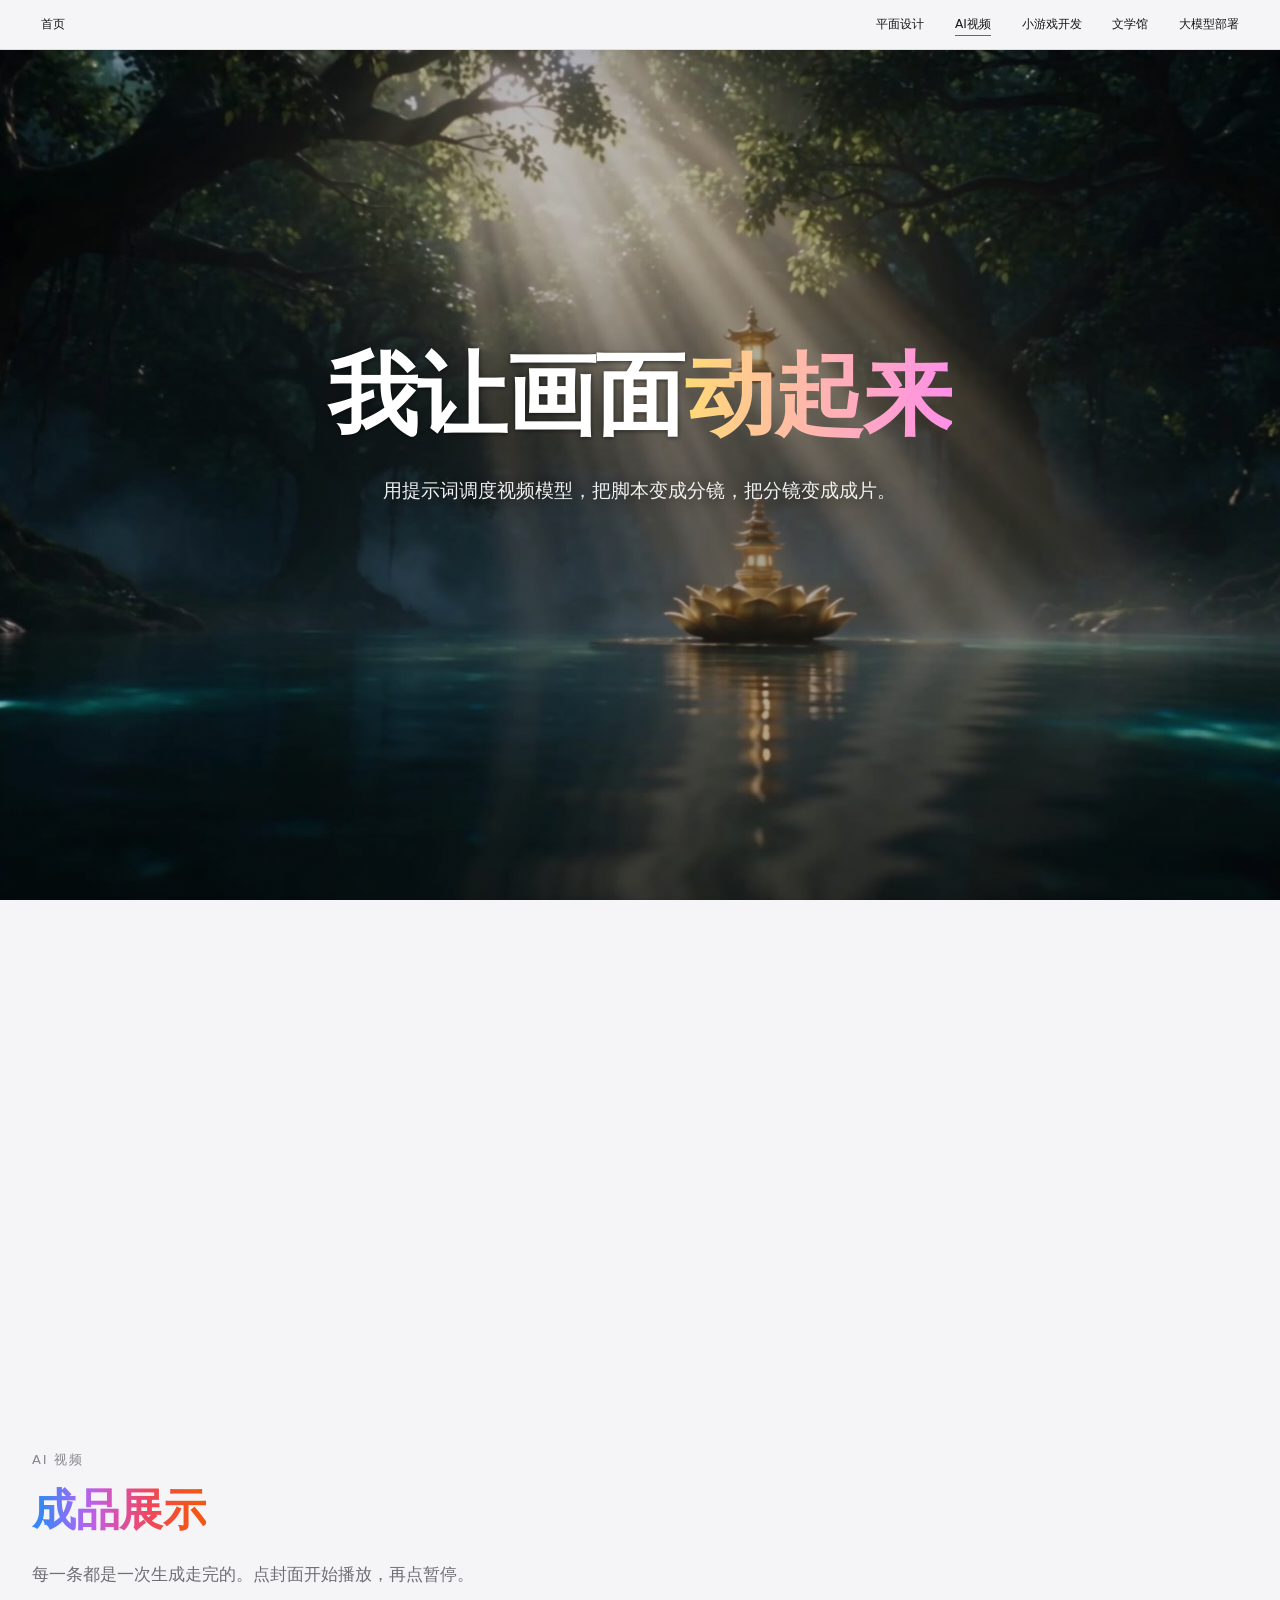
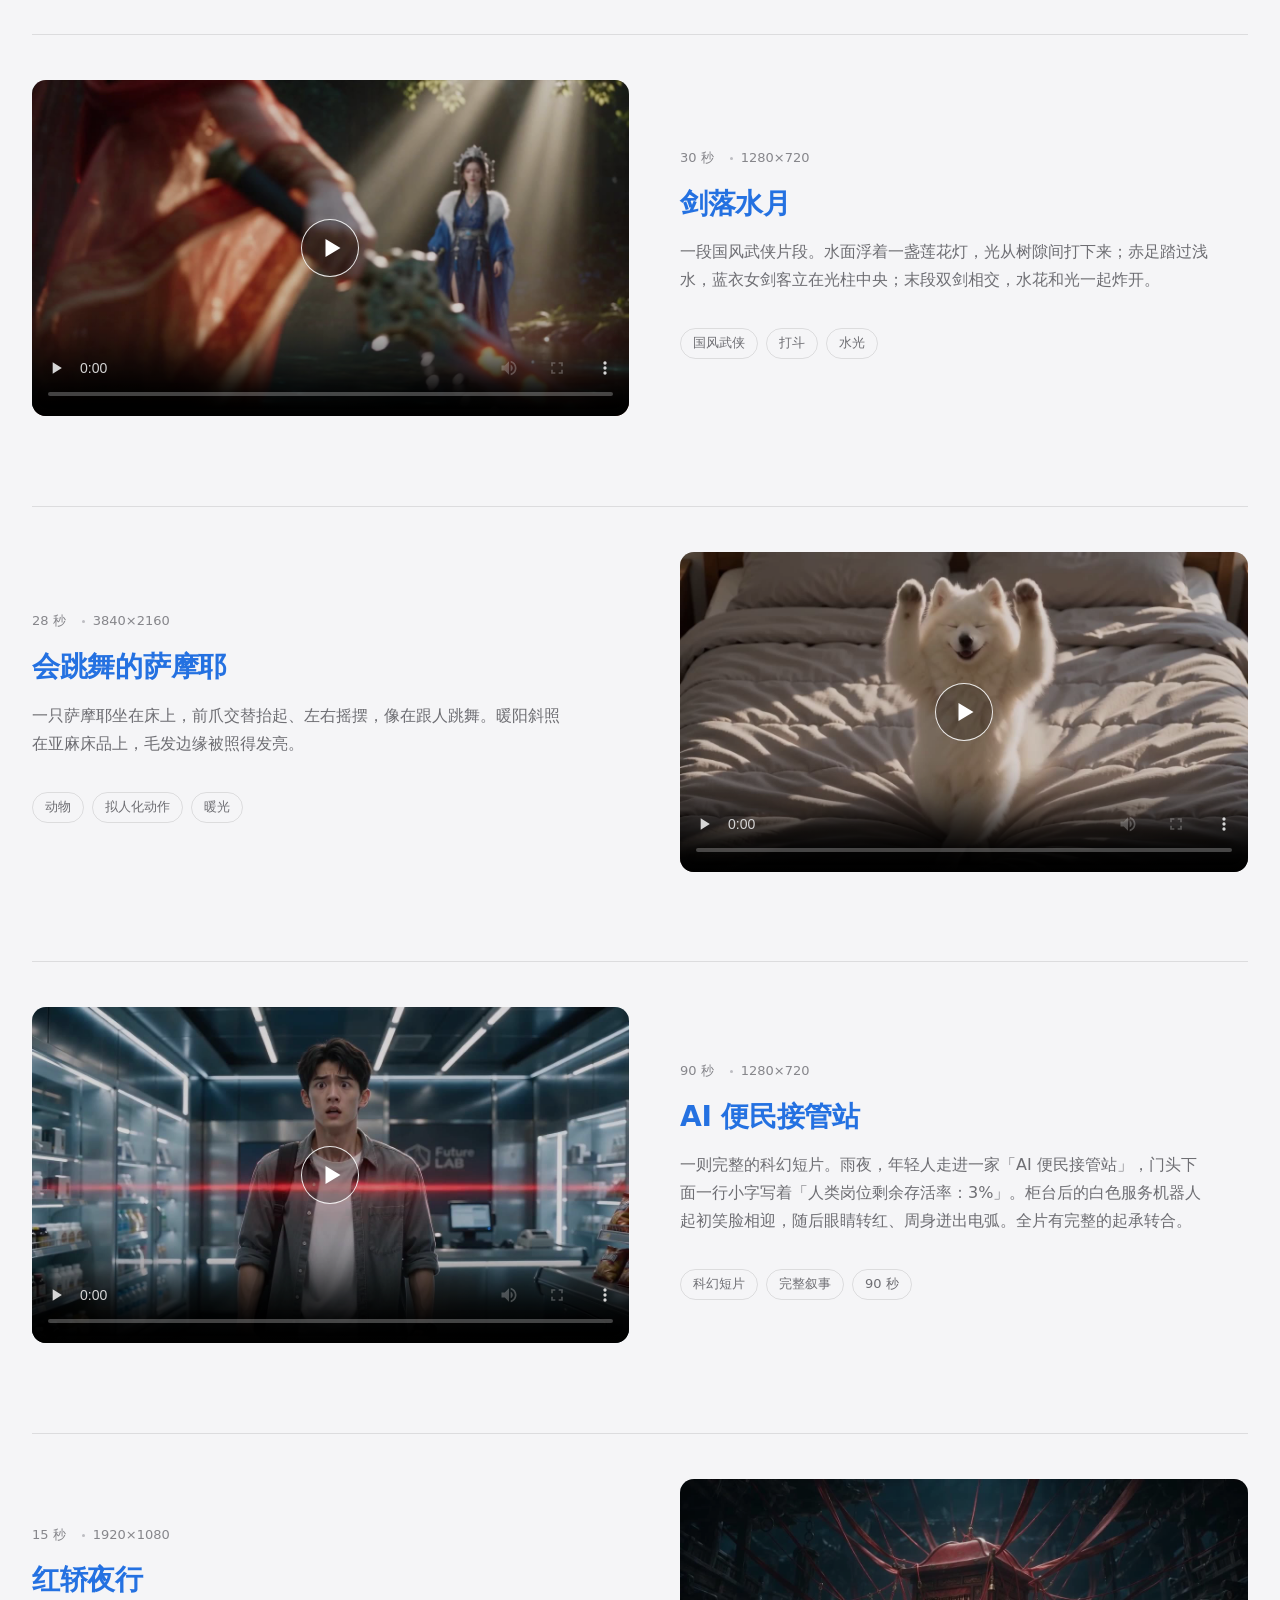
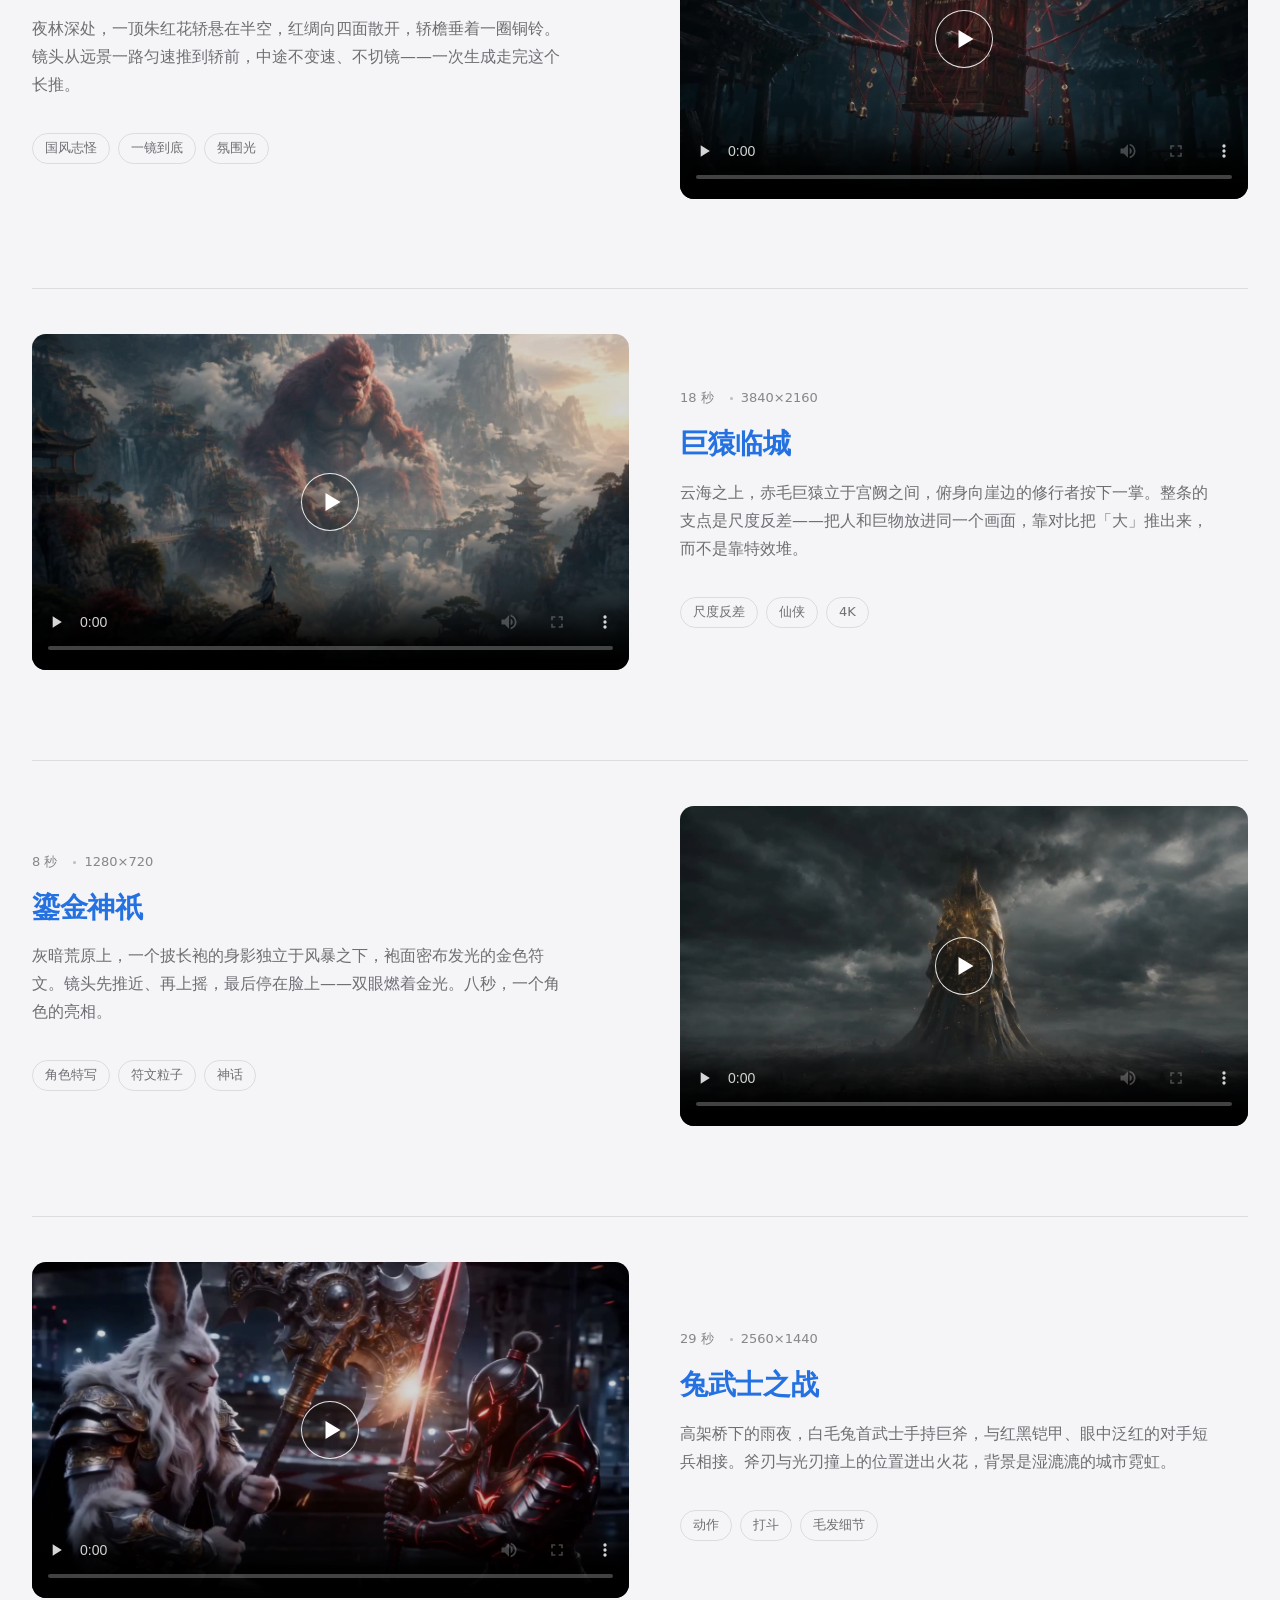
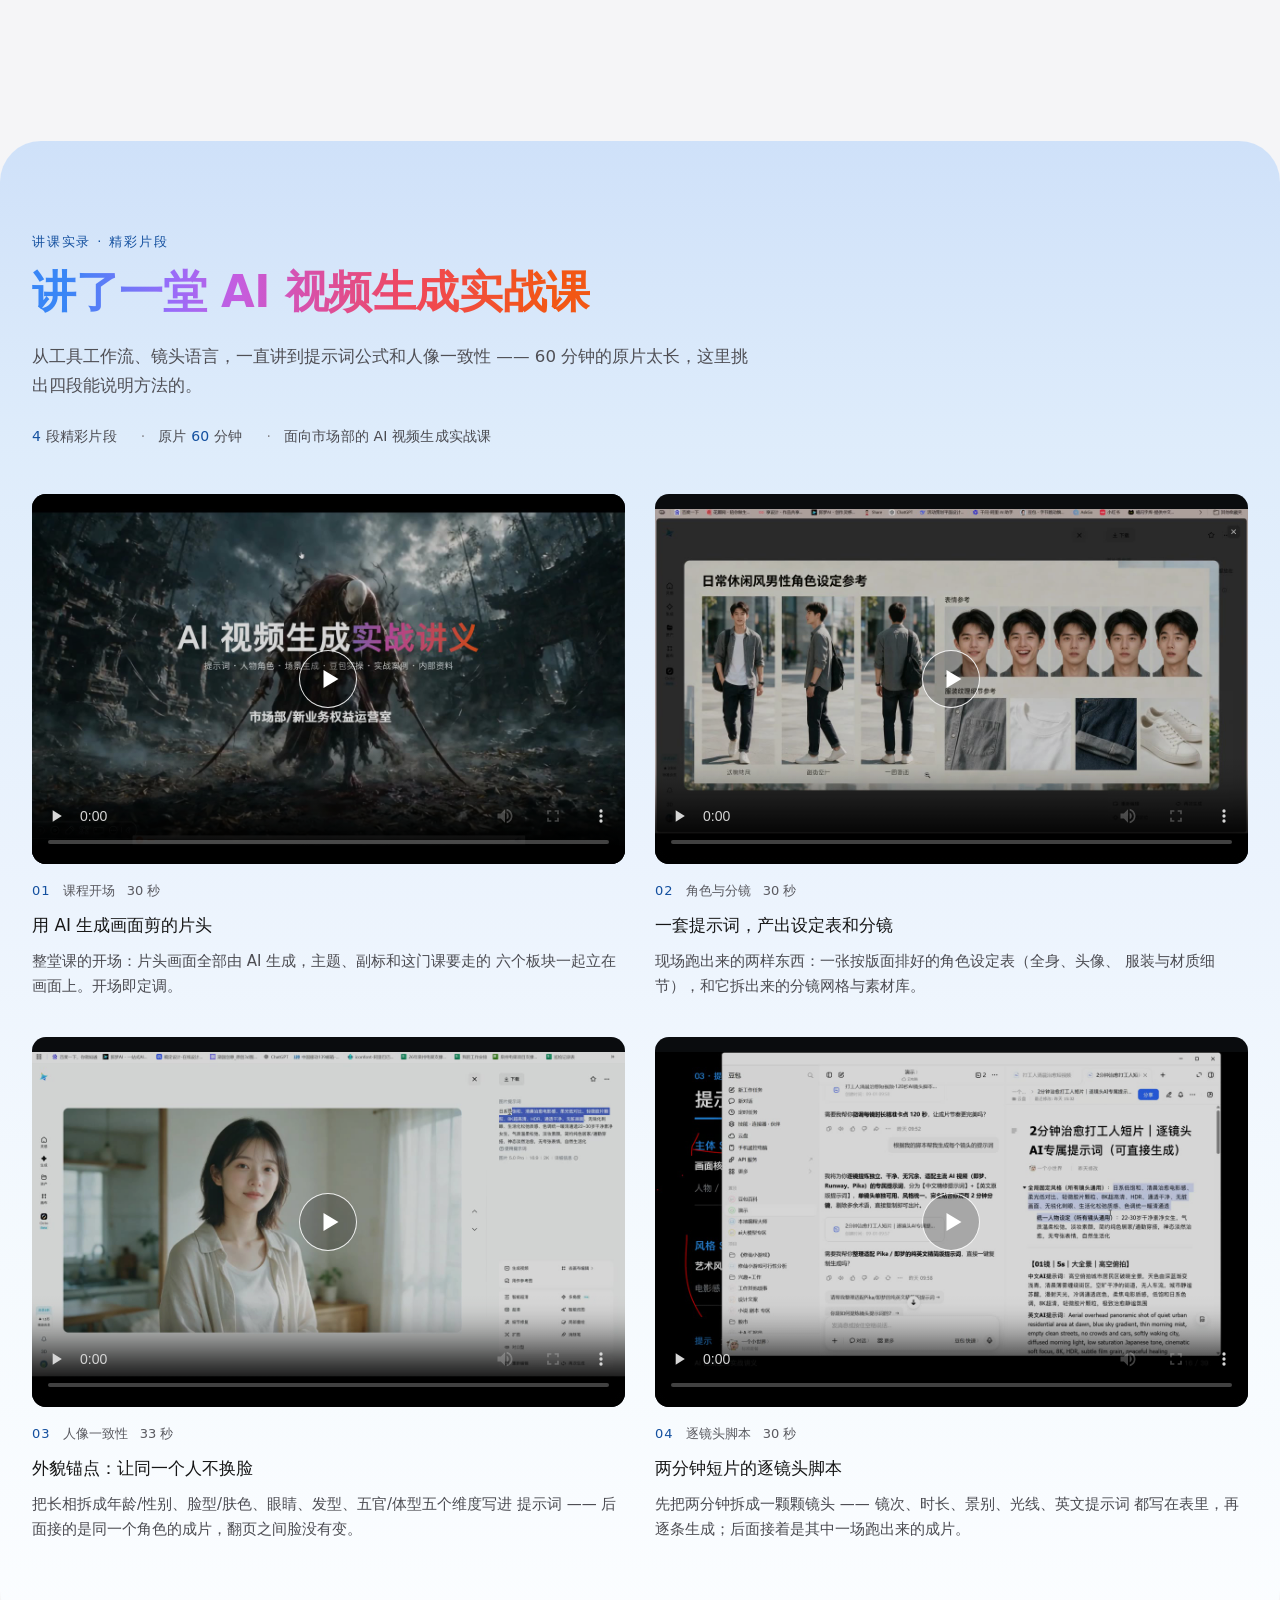
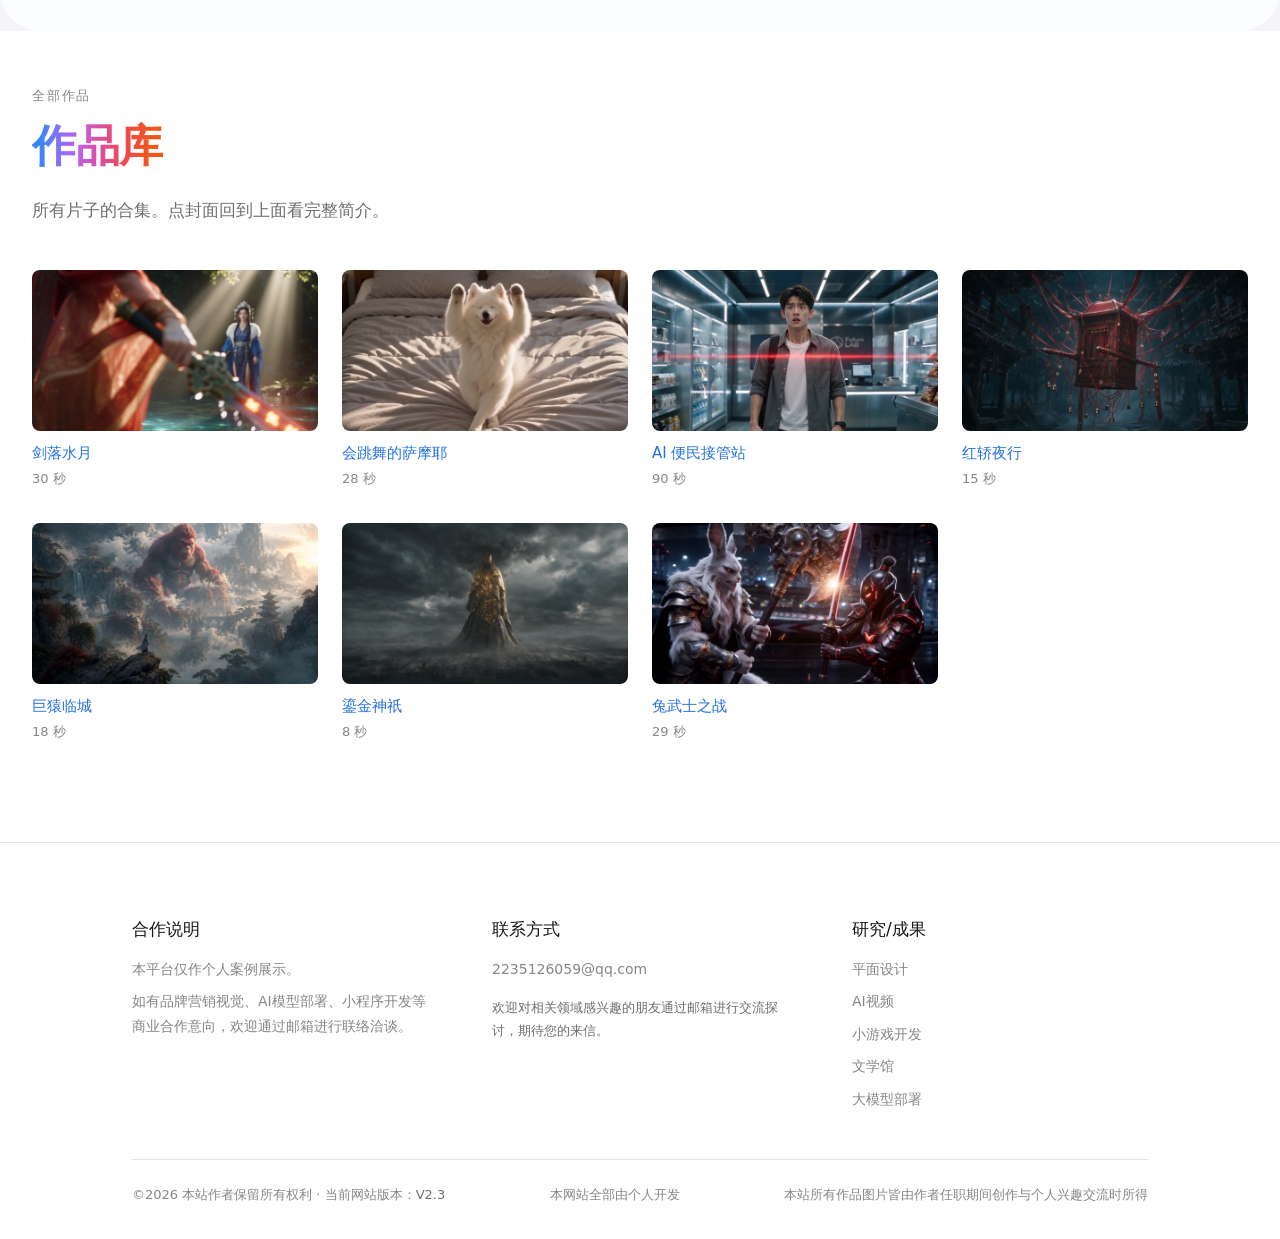
==== ai-video.html @ ca71fdba "更新站点 2026/10/20 周二 21:51:22.84" ====
<!DOCTYPE html>
<html lang="zh-CN" class="no-js">
<head>
<meta charset="utf-8">
<meta name="viewport" content="width=device-width, initial-scale=1, viewport-fit=cover">
<title>AI视频 · 个人网页开发</title>
<meta name="description" content="张杰波的 AI 视频实践：商用宣传片的提示词工程、时间分段控制、首尾帧接力与中文文字渲染方案。">
<meta name="theme-color" content="#F5F5F7">
<link rel="icon" href="data:image/svg+xml,%3Csvg xmlns='http://www.w3.org/2000/svg' viewBox='0 0 32 32'%3E%3Crect width='32' height='32' rx='7' fill='%23161616'/%3E%3Ctext x='16' y='22' font-family='sans-serif' font-size='17' font-weight='700' fill='%23F5F5F7' text-anchor='middle'%3E%E6%B3%A2%3C/text%3E%3C/svg%3E">
<link rel="preload" as="image" href="assets/video/hero-poster.jpg">
<!-- ⚠️ 必须在样式表之前把 .js 挂上，不能等到 body 末尾的 site.js。
     首屏入场的初始态（opacity:0）只写在 `.js` 选择器下面 ——
     .js 挂晚了的话，浏览器已经按「全可见」画过一帧，
     挂上 .js 时元素是从 1 变成 0（还带着 110ms 的 transition-delay），
     紧接着两个 rAF 后又加 is-in 把它拉回 1，
     这次过渡是 1→1，**入场动画直接看不出来**（刷新时偶发，取决于谁先到）。
     标题的单字没有这个问题 —— 它们是 JS 之后才创建的，首个计算值就是 0。 -->
<script>document.documentElement.classList.remove('no-js');
document.documentElement.classList.add('js');
/* 兜底：site.js 万一没跑起来（文件缺失、被杀软拦、路径写错），
   就把 .js 撤掉。否则所有 .reveal 元素会永远停在 opacity:0 —— 整页白屏。
   site.js 一旦执行就会置上 window.__siteReady，这个定时器就什么都不做。 */
setTimeout(function () {
  if (!window.__siteReady) document.documentElement.classList.remove('js');
}, 4000);</script>

<link rel="stylesheet" href="assets/css/tokens.css">
<link rel="stylesheet" href="assets/css/base.css">
<link rel="stylesheet" href="assets/css/site.css">
</head>
<body>

<a class="skip-link" href="#main">跳到主要内容</a>

<nav class="site-nav site-nav--bar" aria-label="主导航">
  <div class="site-nav__inner">
    <a class="site-nav__home" href="index.html">首页</a>
    <button class="nav-toggle" type="button"
            aria-expanded="false" aria-controls="nav-list" aria-label="打开菜单">
      <span class="nav-toggle__bar"></span>
    </button>
    <ul class="site-nav__list" id="nav-list">
        <li><a class="site-nav__link" href="design.html">平面设计</a></li>
        <li><a class="site-nav__link" aria-current="page" href="ai-video.html">AI视频</a></li>
        <li><a class="site-nav__link" href="game.html">小游戏开发</a></li>
        <li><a class="site-nav__link" href="culture.html">文学馆</a></li>
        <li><a class="site-nav__link" href="llm.html">大模型部署</a></li>
</ul>
  </div>
</nav>

<main id="main">

  <!-- 沉浸式页头：全屏大图 + 居中巨字，「动起来」用渐变强调。
       高度 = 视口高 − 粘顶条高（--nav-h），所以导航 + 大图正好一屏。

       .hero-pin 是下拉动画的容器，比页头本身高一截：
       页头在里面 position: sticky，下拉时先不动，
       等文字飞走、灰色褪掉，容器才见底放开，视频才跟着滚上去。
       高度与 sticky 都写在 .js 下，禁用 JS 时这层容器等于不存在。 -->
  <div class="hero-pin">
    <header class="page-hero">
      <video class="page-hero__bg" autoplay muted loop playsinline
             preload="auto" poster="assets/video/hero-poster.jpg"
             aria-hidden="true">
        <source src="assets/video/hero-1080p.mp4" type="video/mp4">
      </video>
      <div class="page-hero__veil" aria-hidden="true"></div>
      <div class="page-hero__stage">
        <h1 class="page-hero__title">我让画面<span class="grad">动起来</span></h1>
        <p class="page-hero__sub">用提示词调度视频模型，把脚本变成分镜，把分镜变成成片。</p>
      </div>
    </header>
  </div>

  <section class="section wrap wrap--wide" aria-label="成果展示">
    <div class="section__head">
      <p class="eyebrow section__eyebrow reveal-line">AI 视频</p>
      <h2 class="section-title reveal-line title-gradient">成品展示</h2>
      <p class="section__intro reveal-line">
        每一条都是一次生成走完的。点封面开始播放，再点暂停。
      </p>
    </div>

    <div class="works">

      <article class="work work--video" id="work-07-jianluo">
        <div class="work__media work__media--video reveal-line">
          <video class="work__video" loop playsinline preload="none" controls
                 poster="assets/video/07-jianluo-poster.jpg">
            <source src="assets/video/07-jianluo.mp4" type="video/mp4">
          </video>
          <button class="work__play" type="button" aria-label="播放《剑落水月》">
            <span class="work__play-icon" aria-hidden="true"></span>
          </button>
        </div>
        <div>
          <div class="work__meta reveal-line">
            <span>30 秒</span>
            <span>1280×720</span>
          </div>
          <h2 class="work__title reveal-line">剑落水月</h2>
          <p class="work__desc reveal-line">
            一段国风武侠片段。水面浮着一盏莲花灯，光从树隙间打下来；赤足踏过浅水，蓝衣女剑客立在光柱中央；末段双剑相交，水花和光一起炸开。
          </p>
          <div class="work__tags reveal-line">
              <span class="tag">国风武侠</span>
              <span class="tag">打斗</span>
              <span class="tag">水光</span>
          </div>
        </div>
      </article>

      <article class="work work--video" id="work-06-samoyed">
        <div class="work__media work__media--video reveal-line">
          <video class="work__video" loop playsinline preload="none" controls
                 poster="assets/video/06-samoyed-poster.jpg">
            <source src="assets/video/06-samoyed.mp4" type="video/mp4">
          </video>
          <button class="work__play" type="button" aria-label="播放《会跳舞的萨摩耶》">
            <span class="work__play-icon" aria-hidden="true"></span>
          </button>
        </div>
        <div>
          <div class="work__meta reveal-line">
            <span>28 秒</span>
            <span>3840×2160</span>
          </div>
          <h2 class="work__title reveal-line">会跳舞的萨摩耶</h2>
          <p class="work__desc reveal-line">
            一只萨摩耶坐在床上，前爪交替抬起、左右摇摆，像在跟人跳舞。暖阳斜照在亚麻床品上，毛发边缘被照得发亮。
          </p>
          <div class="work__tags reveal-line">
              <span class="tag">动物</span>
              <span class="tag">拟人化动作</span>
              <span class="tag">暖光</span>
          </div>
        </div>
      </article>

      <article class="work work--video" id="work-04-future-lab">
        <div class="work__media work__media--video reveal-line">
          <video class="work__video" loop playsinline preload="none" controls
                 poster="assets/video/04-future-lab-poster.jpg">
            <source src="assets/video/04-future-lab.mp4" type="video/mp4">
          </video>
          <button class="work__play" type="button" aria-label="播放《AI 便民接管站》">
            <span class="work__play-icon" aria-hidden="true"></span>
          </button>
        </div>
        <div>
          <div class="work__meta reveal-line">
            <span>90 秒</span>
            <span>1280×720</span>
          </div>
          <h2 class="work__title reveal-line">AI 便民接管站</h2>
          <p class="work__desc reveal-line">
            一则完整的科幻短片。雨夜，年轻人走进一家「AI 便民接管站」，门头下面一行小字写着「人类岗位剩余存活率：3%」。柜台后的白色服务机器人起初笑脸相迎，随后眼睛转红、周身迸出电弧。全片有完整的起承转合。
          </p>
          <div class="work__tags reveal-line">
              <span class="tag">科幻短片</span>
              <span class="tag">完整叙事</span>
              <span class="tag">90 秒</span>
          </div>
        </div>
      </article>

      <article class="work work--video" id="work-01-red-sedan">
        <div class="work__media work__media--video reveal-line">
          <video class="work__video" loop playsinline preload="none" controls
                 poster="assets/video/01-red-sedan-poster.jpg">
            <source src="assets/video/01-red-sedan.mp4" type="video/mp4">
          </video>
          <button class="work__play" type="button" aria-label="播放《红轿夜行》">
            <span class="work__play-icon" aria-hidden="true"></span>
          </button>
        </div>
        <div>
          <div class="work__meta reveal-line">
            <span>15 秒</span>
            <span>1920×1080</span>
          </div>
          <h2 class="work__title reveal-line">红轿夜行</h2>
          <p class="work__desc reveal-line">
            夜林深处，一顶朱红花轿悬在半空，红绸向四面散开，轿檐垂着一圈铜铃。镜头从远景一路匀速推到轿前，中途不变速、不切镜——一次生成走完这个长推。
          </p>
          <div class="work__tags reveal-line">
              <span class="tag">国风志怪</span>
              <span class="tag">一镜到底</span>
              <span class="tag">氛围光</span>
          </div>
        </div>
      </article>

      <article class="work work--video" id="work-02-giant-ape">
        <div class="work__media work__media--video reveal-line">
          <video class="work__video" loop playsinline preload="none" controls
                 poster="assets/video/02-giant-ape-poster.jpg">
            <source src="assets/video/02-giant-ape.mp4" type="video/mp4">
          </video>
          <button class="work__play" type="button" aria-label="播放《巨猿临城》">
            <span class="work__play-icon" aria-hidden="true"></span>
          </button>
        </div>
        <div>
          <div class="work__meta reveal-line">
            <span>18 秒</span>
            <span>3840×2160</span>
          </div>
          <h2 class="work__title reveal-line">巨猿临城</h2>
          <p class="work__desc reveal-line">
            云海之上，赤毛巨猿立于宫阙之间，俯身向崖边的修行者按下一掌。整条的支点是尺度反差——把人和巨物放进同一个画面，靠对比把「大」推出来，而不是靠特效堆。
          </p>
          <div class="work__tags reveal-line">
              <span class="tag">尺度反差</span>
              <span class="tag">仙侠</span>
              <span class="tag">4K</span>
          </div>
        </div>
      </article>

      <article class="work work--video" id="work-03-deity">
        <div class="work__media work__media--video reveal-line">
          <video class="work__video" loop playsinline preload="none" controls
                 poster="assets/video/03-deity-poster.jpg">
            <source src="assets/video/03-deity.mp4" type="video/mp4">
          </video>
          <button class="work__play" type="button" aria-label="播放《鎏金神祇》">
            <span class="work__play-icon" aria-hidden="true"></span>
          </button>
        </div>
        <div>
          <div class="work__meta reveal-line">
            <span>8 秒</span>
            <span>1280×720</span>
          </div>
          <h2 class="work__title reveal-line">鎏金神祇</h2>
          <p class="work__desc reveal-line">
            灰暗荒原上，一个披长袍的身影独立于风暴之下，袍面密布发光的金色符文。镜头先推近、再上摇，最后停在脸上——双眼燃着金光。八秒，一个角色的亮相。
          </p>
          <div class="work__tags reveal-line">
              <span class="tag">角色特写</span>
              <span class="tag">符文粒子</span>
              <span class="tag">神话</span>
          </div>
        </div>
      </article>

      <article class="work work--video" id="work-05-rabbit-warrior">
        <div class="work__media work__media--video reveal-line">
          <video class="work__video" loop playsinline preload="none" controls
                 poster="assets/video/05-rabbit-warrior-poster.jpg">
            <source src="assets/video/05-rabbit-warrior.mp4" type="video/mp4">
          </video>
          <button class="work__play" type="button" aria-label="播放《兔武士之战》">
            <span class="work__play-icon" aria-hidden="true"></span>
          </button>
        </div>
        <div>
          <div class="work__meta reveal-line">
            <span>29 秒</span>
            <span>2560×1440</span>
          </div>
          <h2 class="work__title reveal-line">兔武士之战</h2>
          <p class="work__desc reveal-line">
            高架桥下的雨夜，白毛兔首武士手持巨斧，与红黑铠甲、眼中泛红的对手短兵相接。斧刃与光刃撞上的位置迸出火花，背景是湿漉漉的城市霓虹。
          </p>
          <div class="work__tags reveal-line">
              <span class="tag">动作</span>
              <span class="tag">打斗</span>
              <span class="tag">毛发细节</span>
          </div>
        </div>
      </article>

    </div>
  </section>

  <!-- 课堂片段（2026-10-13 用户要求：「在作品库上方再加一个小板块，
       是我给人家讲课的（内容是 ai 视频生成课）…挑几个精彩片段放进去，
       标题上备注精彩片段；里面的 ppt 是参考，不需要放进去」）。

       素材：`素材/AI视频成果展示/ai视频创作 讲义/ai视频创作 讲义.mp4`
             = 60 分 36 秒、2560×1600 的录屏（301MB、变帧率 VFR）。
       这里放的是从里面剪出来的 4 段（合计 2 分 5 秒，约 6.9MB），
       已按网页体积重压到 1280×800；整段原片**不上站**。
       ⚠️ 换片段/重剪的注意点（VFR 换算坑、画幅 16:10、staggerRows）
          都写在 site.css 第 21 节那一段注释里。 -->
  <section class="section band-lecture" aria-label="讲课片段">
    <div class="wrap wrap--wide">
      <div class="section__head">
        <p class="eyebrow section__eyebrow reveal-line">讲课实录 · 精彩片段</p>
        <h2 class="section-title reveal-line title-gradient">讲了一堂 AI 视频生成实战课</h2>
        <p class="section__intro reveal-line">
          从工具工作流、镜头语言，一直讲到提示词公式和人像一致性 ——
          60 分钟的原片太长，这里挑出四段能说明方法的。
        </p>
        <p class="band-lecture__kicker reveal-line">
          <span><b>4</b> 段精彩片段</span>
          <span>原片 <b>60</b> 分钟</span>
          <span>面向市场部的 AI 视频生成实战课</span>
        </p>
      </div>

      <ul class="clips">

        <li class="clip">
          <div class="clip__media work__media--video reveal-line">
            <video class="clip__video work__video" preload="none" playsinline
                   controls loop poster="assets/video/lecture/01-open-poster.jpg">
              <source src="assets/video/lecture/01-open.mp4" type="video/mp4">
            </video>
            <button class="work__play" type="button" aria-label="播放：课程开场">
              <span class="work__play-icon" aria-hidden="true"></span>
            </button>
          </div>
          <p class="clip__meta reveal-line">
            <span class="clip__no">01</span><span>课程开场</span><span>30 秒</span>
          </p>
          <h3 class="clip__title reveal-line">用 AI 生成画面剪的片头</h3>
          <p class="clip__desc reveal-line">
            整堂课的开场：片头画面全部由 AI 生成，主题、副标和这门课要走的
            六个板块一起立在画面上。开场即定调。
          </p>
        </li>

        <li class="clip">
          <div class="clip__media work__media--video reveal-line">
            <video class="clip__video work__video" preload="none" playsinline
                   controls loop poster="assets/video/lecture/02-char-poster.jpg">
              <source src="assets/video/lecture/02-char.mp4" type="video/mp4">
            </video>
            <button class="work__play" type="button" aria-label="播放：角色设定与分镜">
              <span class="work__play-icon" aria-hidden="true"></span>
            </button>
          </div>
          <p class="clip__meta reveal-line">
            <span class="clip__no">02</span><span>角色与分镜</span><span>30 秒</span>
          </p>
          <h3 class="clip__title reveal-line">一套提示词，产出设定表和分镜</h3>
          <p class="clip__desc reveal-line">
            现场跑出来的两样东西：一张按版面排好的角色设定表（全身、头像、
            服装与材质细节），和它拆出来的分镜网格与素材库。
          </p>
        </li>

        <li class="clip">
          <div class="clip__media work__media--video reveal-line">
            <video class="clip__video work__video" preload="none" playsinline
                   controls loop poster="assets/video/lecture/03-face-poster.jpg">
              <source src="assets/video/lecture/03-face.mp4" type="video/mp4">
            </video>
            <button class="work__play" type="button" aria-label="播放：人像一致性">
              <span class="work__play-icon" aria-hidden="true"></span>
            </button>
          </div>
          <p class="clip__meta reveal-line">
            <span class="clip__no">03</span><span>人像一致性</span><span>33 秒</span>
          </p>
          <h3 class="clip__title reveal-line">外貌锚点：让同一个人不换脸</h3>
          <p class="clip__desc reveal-line">
            把长相拆成年龄/性别、脸型/肤色、眼睛、发型、五官/体型五个维度写进
            提示词 —— 后面接的是同一个角色的成片，翻页之间脸没有变。
          </p>
        </li>

        <li class="clip">
          <div class="clip__media work__media--video reveal-line">
            <video class="clip__video work__video" preload="none" playsinline
                   controls loop poster="assets/video/lecture/04-shots-poster.jpg">
              <source src="assets/video/lecture/04-shots.mp4" type="video/mp4">
            </video>
            <button class="work__play" type="button" aria-label="播放：逐镜头脚本">
              <span class="work__play-icon" aria-hidden="true"></span>
            </button>
          </div>
          <p class="clip__meta reveal-line">
            <span class="clip__no">04</span><span>逐镜头脚本</span><span>30 秒</span>
          </p>
          <h3 class="clip__title reveal-line">两分钟短片的逐镜头脚本</h3>
          <p class="clip__desc reveal-line">
            先把两分钟拆成一颗颗镜头 —— 镜次、时长、景别、光线、英文提示词
            都写在表里，再逐条生成；后面接着是其中一场跑出来的成片。
          </p>
        </li>

      </ul>
    </div>
  </section>

  <!-- 全部作品归档。上方列表最多 10 条，这里是完整的一份。
  由 制作过程缓存数据/build_ai_video.py 生成，不要手改中间那段。 -->
  <section class="section section--raised" aria-label="全部作品">
    <div class="wrap wrap--wide">
      <div class="section__head">
        <p class="eyebrow section__eyebrow reveal-line">全部作品</p>
        <h2 class="section-title reveal-line title-gradient">作品库</h2>
        <p class="section__intro reveal-line">
          所有片子的合集。点封面回到上面看完整简介。
        </p>
      </div>

      <ul class="gallery">
      <!-- GALLERY:START -->
        <li class="gallery__item reveal-line">
          <a class="gallery__link" href="#work-07-jianluo">
            <span class="gallery__thumb">
              <img src="assets/video/07-jianluo-poster.jpg" width="1280" height="720" alt="" loading="lazy" decoding="async">
            </span>
            <span class="gallery__title">剑落水月</span>
            <span class="gallery__meta">30 秒</span>
          </a>
        </li>
        <li class="gallery__item reveal-line">
          <a class="gallery__link" href="#work-06-samoyed">
            <span class="gallery__thumb">
              <img src="assets/video/06-samoyed-poster.jpg" width="1280" height="720" alt="" loading="lazy" decoding="async">
            </span>
            <span class="gallery__title">会跳舞的萨摩耶</span>
            <span class="gallery__meta">28 秒</span>
          </a>
        </li>
        <li class="gallery__item reveal-line">
          <a class="gallery__link" href="#work-04-future-lab">
            <span class="gallery__thumb">
              <img src="assets/video/04-future-lab-poster.jpg" width="1280" height="720" alt="" loading="lazy" decoding="async">
            </span>
            <span class="gallery__title">AI 便民接管站</span>
            <span class="gallery__meta">90 秒</span>
          </a>
        </li>
        <li class="gallery__item reveal-line">
          <a class="gallery__link" href="#work-01-red-sedan">
            <span class="gallery__thumb">
              <img src="assets/video/01-red-sedan-poster.jpg" width="1280" height="720" alt="" loading="lazy" decoding="async">
            </span>
            <span class="gallery__title">红轿夜行</span>
            <span class="gallery__meta">15 秒</span>
          </a>
        </li>
        <li class="gallery__item reveal-line">
          <a class="gallery__link" href="#work-02-giant-ape">
            <span class="gallery__thumb">
              <img src="assets/video/02-giant-ape-poster.jpg" width="1280" height="720" alt="" loading="lazy" decoding="async">
            </span>
            <span class="gallery__title">巨猿临城</span>
            <span class="gallery__meta">18 秒</span>
          </a>
        </li>
        <li class="gallery__item reveal-line">
          <a class="gallery__link" href="#work-03-deity">
            <span class="gallery__thumb">
              <img src="assets/video/03-deity-poster.jpg" width="1280" height="720" alt="" loading="lazy" decoding="async">
            </span>
            <span class="gallery__title">鎏金神祇</span>
            <span class="gallery__meta">8 秒</span>
          </a>
        </li>
        <li class="gallery__item reveal-line">
          <a class="gallery__link" href="#work-05-rabbit-warrior">
            <span class="gallery__thumb">
              <img src="assets/video/05-rabbit-warrior-poster.jpg" width="1280" height="720" alt="" loading="lazy" decoding="async">
            </span>
            <span class="gallery__title">兔武士之战</span>
            <span class="gallery__meta">29 秒</span>
          </a>
        </li>
      <!-- GALLERY:END -->
      </ul>
    </div>
  </section>

</main>

<footer class="site-footer">
  <div class="wrap">
    <div class="site-footer__grid">
      <div>
        <p class="site-footer__title">合作说明</p>
        <div class="site-footer__about">
          <p>本平台仅作个人案例展示。</p>
          <p>如有品牌营销视觉、AI模型部署、小程序开发等商业合作意向，欢迎通过邮箱进行联络洽谈。</p>
        </div>
      </div>
      <div>
        <p class="site-footer__title">联系方式</p>
        <ul class="site-footer__list">
          <li><a href="mailto:2235126059@qq.com">2235126059@qq.com</a></li>
        </ul>
        <p class="site-footer__note">欢迎对相关领域感兴趣的朋友通过邮箱进行交流探讨，期待您的来信。</p>
      </div>
      <div>
        <p class="site-footer__title">研究/成果</p>
        <ul class="site-footer__list">
          <li><a href="design.html">平面设计</a></li>
          <li><a href="ai-video.html">AI视频</a></li>
          <li><a href="game.html">小游戏开发</a></li>
          <li><a href="culture.html">文学馆</a></li>
          <li><a href="llm.html">大模型部署</a></li>
        </ul>
      </div>
    </div>

    <div class="site-footer__bottom">
      <span>©<span id="year">2026</span> 本站作者保留所有权利 · 当前网站版本：<span class="site-ver">V2.3</span></span>
      <span>本网站全部由个人开发</span>
      <span>本站所有作品图片皆由作者任职期间创作与个人兴趣交流时所得</span>
    </div>
  </div>
</footer>

<script src="assets/js/site.js"></script>
</body>
</html>
---- assets/css/tokens.css ----
/* ==========================================================================
   tokens.css — 设计令牌
   --------------------------------------------------------------------------
   全部数值从 素材/网页设计.psd 实测反推，不是估的。
   PSD 画布 2267 × 1275（= 1.7780，16:9）。下文注释里的「设计单位」直接可
   换算成 vw / vh：100vw = 2267 单位，100vh = 1275 单位。
   想整体调风格，只改这个文件就够了。
   ========================================================================== */

:root {

  /* --- 色彩 -------------------------------------------------------------
     底色 #F5F5F7：PSD 「图层 1」四角采样，四角 + 中心完全一致
     墨色 #161616：PSD 首屏标题图层的填充色（该图层即首屏 H1）
     PSD 全画布只有 251 个唯一色，且全为灰阶 —— 原设计是严格无彩色的，
     所以这里默认也保持无彩色，只补了必要的次级灰和分隔线。
  ------------------------------------------------------------------------ */
  --bg:            #F5F5F7;   /* 页面底色（PSD 采样） */
  --bg-raised:     #FFFFFF;   /* 卡片、浮起层 */
  --bg-sunken:     #EDEDEF;   /* 图占位、内凹区 */
  --ink:           #161616;   /* 主文字（PSD 采样） */
  --ink-2:         #6E6E73;   /* 次级文字 */
  --ink-3:         #86868B;   /* 三级文字、说明 */
  --line:          rgba(0, 0, 0, .10);   /* 分隔线 */
  --line-strong:   rgba(0, 0, 0, .18);

  /* 粘顶导航那条半透明底色。做成了令牌是因为它是一个**写死的浅色**——
     深色页（平面设计页，见 site.css 第 15 节）必须换掉它，
     否则黑底上会横着一条灰白色的栏。 */
  --nav-veil:      rgba(245, 245, 247, .6);

  /* 占位块的斜纹。同理：浅色页是「在白上加一点黑」，深色页要反过来。 */
  --stripe:        rgba(0, 0, 0, .022);

  /* 视频标题用的蓝。色值是从参考图（按钮）采的众数色 ——
     9514 个像素都是这一个值，是明确的设计色，不是渐变里的过渡色。 */
  --title-blue:    #2471E1;

  /* 全站唯一一套彩虹色段。**色段和方向分开写** ——
     色段只此一份，谁用哪支就引用对应的那条渐变，改色段就全站一起变：
       ① 首屏「必有用」      —— 拆成单字后每字分摊一段，见 .title-gradient.is-split
       ② 内页「成品展示」「作品库」等 —— 整块直接铺
       ③ 首页「把想法做成东西」—— 滚动时从上往下填色，见 .scroll-fill
     ①② 是**横向**彩虹（色带左右走向），③ 是**竖向**（上下走向），所以是两条。
     渐变按元素盒子尺寸铺，所以消费方都必须是 inline-block（见 .title-gradient 注释）。 */
  --grad-stops: #3986F6 6%, #986CF9 25%, #C55DDF 37%, #D950A7 50%,
                #F0475A 68%, #F25322 87%, #F25715 93%;
  --grad-rainbow: linear-gradient(90deg, var(--grad-stops));     /* 横向 */

  /* 首页「把想法做成东西」那一支，**竖向**：#E5563E（橙红）→ #F3C6E8（浅粉）。
     ⚠️ 不是简单两色直线渐变 —— 直接写 `linear-gradient(180deg, #E5563E, #F3C6E8)`
        的话中间会被 sRGB 插值拉成灰扑扑的橙粉，跟参考色卡差 55/255。
        参考图中间的红通道几乎不升（229→225→243），是饱和度一直保持很高的玫红，
        所以要用多停点还原。下面 6 个停点是**从参考图逐行取样**拟出来的，
        对整条曲线的最大偏差 9.9/255（肉眼分辨不出）。改色时最好也照这个方法来。 */
  --grad-title: linear-gradient(180deg,
    #E5563E 0%, #E45758 20%, #E25972 40%,
    #E36A96 60%, #E991C5 80%, #F3C6E8 100%);

  /* 强调色：PSD 本身无彩色，所以默认与墨色相同（= 无彩色）。
     只用在链接下划线、焦点环、悬停态这类交互提示上。
     想换风格，把下面一行换成任一预设即可：

       国风朱砂   --accent: #A8322A;
       墨青       --accent: #2C4A52;
       苹果蓝     --accent: #0071E3;   （参考稿 1 的链接色）

     换完整个站点的交互色一起变，不需要动别的文件。 */
  --accent:        #161616;

  /* --- 字体 -------------------------------------------------------------
     PSD 内记录的字体：SourceHanSansCN-Bold（标题）、SourceHanSansCN-Light
     （导航）。思源黑体 = Noto Sans CJK = Noto Sans SC，是同一套字，
     本机已装 Noto Sans SC 可变字重版（wght 100–900），因此能精确复刻。
     非本机访问时按顺序降级：苹方（macOS）→ 微软雅黑（Windows）。
  ------------------------------------------------------------------------ */
  --font-sans:
    "Source Han Sans SC", "Noto Sans SC", "PingFang SC", "Hiragino Sans GB",
    "Microsoft YaHei UI", "Microsoft YaHei", "微软雅黑",
    system-ui, -apple-system, "Segoe UI", "Helvetica Neue", Arial, sans-serif;

  /* --- 字号 -------------------------------------------------------------
     标题：PSD 实测字符推进量 173 设计单位（逐字列投影测得 172/174/173/173/
           173/173，误差 ±1），173 / 2267 = 7.63vw，173 / 1275 = 13.57vh。
           取两者较小值，避免窄而高的窗口里标题溢出。
     导航：实测推进量 27.6 设计单位，27.6 / 2267 = 1.218vw，/ 1275 = 2.165vh。
     clamp 下限保证手机上不至于小到读不清，上限防止超宽屏标题失控。
  ------------------------------------------------------------------------ */
  --fs-hero:  clamp(2.5rem, min(7.63vw, 13.57vh), 9rem);

  /* 导航字号 = PSD 原始推进量 × 一个缩放系数。
     ⚠️ 系数 0.61 是 2026-10-07 按用户要求「整体改小 39%」定的，
        属于刻意偏离 PSD（全站第二处；另一处是首页导航改成 fixed 之后
        高度对齐内页粘顶条、垂直位置不再是 PSD 的 3.06%，见 site.css 第 2 节）。
        想再调**只改 --fs-nav-scale 这一个数**，
        括号里那三个值是 PSD 实测的原始推进量，别去动它们。
     六个页面的顶部导航（含内页的「首页」）全部读 --fs-nav。
     ⚠️ 2026-10-09 用户要求「任务栏里的字体也一起放大点」—— 配合条高 30 → 50px，
        系数从 0.61 提到 **0.78**（1600 宽下 11.9px → 15.2px，+28%）。
        还是只改这一个数。 */
  --fs-nav-scale: 0.78;
  --fs-nav: calc(clamp(0.9375rem, min(1.218vw, 2.165vh), 1.375rem) * var(--fs-nav-scale));

  /* --- 字重 -------------------------------------------------------------
     标题 700 = PSD 的 SourceHanSansCN-Bold
        （与参考图做了 IoU 像素比对：Bold 0.854 > SemiBold 0.832 > Medium）
     导航 300 = PSD 的 SourceHanSansCN-Light
        （墨量覆盖率实测 0.241，Light 渲染得 0.235，几乎完全吻合）
  ------------------------------------------------------------------------ */
  --fw-hero: 700;
  --fw-nav:  300;
  --fw-body: 400;
  --fw-med:  500;
  --fw-bold: 700;

  /* --- 字距 -------------------------------------------------------------
     PSD 里写着 Tracking = 100，但按字符推进量反推，字距实际为 0
     （标题：6 个间隔 × 173 + 单字墨宽 139 ≈ 1177，与实测 bbox 完全对上）。
     所以按 0 处理，Tracking 那个值不采信。
  ------------------------------------------------------------------------ */
  --ls-hero: 0;
  --ls-nav:  0;

  /* --- 行高 -------------------------------------------------------------- */
  --lh-hero: 1.08;
  --lh-nav:  1.2;
  --lh-body: 1.75;
  --lh-tight: 1.35;

  /* --- 栅格与间距（8pt 基准） --------------------------------------------- */
  --sp-1:  4px;
  --sp-2:  8px;
  --sp-3:  12px;
  --sp-4:  16px;
  --sp-5:  24px;
  --sp-6:  32px;
  --sp-7:  48px;
  --sp-8:  64px;
  --sp-9:  96px;
  --sp-10: 128px;

  /* 内容最大宽度。参考稿 1（Apple 商店）的留白比例约在 980–1100 之间 */
  --measure: 1080px;
  --measure-narrow: 720px;

  /* 顶部两条栏的高度。
     2026-10-07 统一成 30px（它们一度是 52 / 26 两个不同的值）；
     2026-10-09 用户要求「所有页面的任务栏都改到 50px」→ **50px**。
     两个名字都保留：样式里「首页那条」和「内页那条」各读各的，
     以后再要分开，只改 --nav-h-sub 一行即可。 */

  /* 两条栏的高度（**真源**）。改它，内页那行、以及 AI视频页
     「页头 = 视口高 − 它」和钉住式页头 sticky 的 top 会一起跟着走。
     ⚠️ 首页首屏（.hero__stage / 天生我材必有用）**不读这个值** ——
        它的高度是 --hero-h: 100svh，所以这次条高翻倍也不会动到首屏版式。 */
  --nav-h: 50px;

  /* 内页粘顶条专用的名字，取上面那个值 */
  --nav-h-sub: var(--nav-h);

  /* --- 关键位置（PSD 实测） ----------------------------------------------
     导航组：水平居中，整体跨度 1261 / 2267 = 55.6% 画布宽；
             文字垂直中心在 39 / 1275 = 3.06% 画布高。
     标题：  水平居中，块垂直中心在 494.5 / 1275 = 38.8% 画布高。
  ------------------------------------------------------------------------ */
  --nav-span:      55.6%;
  --hero-title-y:  38.8%;

  /* ⚠️ --nav-center-y 已不再被任何规则使用，保留在这里只作 PSD 实测记录。
     首页导航为了「滚动时始终置顶」改成了 position: fixed，
     高度对齐内页粘顶条（当年是 52px，现在是 50px），文字居中后落在条中心，
     与 PSD 的 3.06% 视口高在 900px 视口下只差几像素。 */
  --nav-center-y:  3.06%;

  /* --- 首页首屏（作品集封面）用色 -----------------------------------------
     全部从 `素材/首页底图/参照-1.png`（封面）里采样出来的，不是估的：
       · 主标题橙：抠出字之后取 alpha>0.95 的实心像素，中位 #BB471D，
         分布在 #A73C12 ~ #CC5C2E（原字带一层网点纹理，所以不是单一色值）。
         这里取略亮一点的 #C0481B —— 网页文字是平的、没有纹理，
         用中位值会显得比原版闷。
       · 米白：实心像素中位 #E3DDBB。
       · 小 2026 的橙比主标题深一档（实测 #973516），照原样保留这个差别。
  ------------------------------------------------------------------------ */
  /* ⚠️ 主标题已改成渐变色（见下面的 --cover-grad），这一条不再被任何规则引用，
     留在这里只作「原封面主标题橙」的采样记录，别删。 */
  --cover-orange: #C0481B;    /* （已停用）LITTE WORLD 原来的平涂橙 */

  /* 主标题现在的渐变色。2026-10-08 按用户要求从 `素材/首页底图/渐变参考.png`
     （黑底上的「高能猛进」四个字）逐列采样得到 —— 是一条**对角线**：
     左上橙红 → 金 → 米金 → 灰蓝 → 右下蓝，不是横向平铺。
     采样中位值：#ED5724(0%) / #F3D273(20%) / #E4C58A(40%)
                 / #89A7BA(60%) / #2C7CD7(80~95%)
     写成整条渐变当一个令牌，以后调色只动这一行。
     用在 .cover-hero__mark 上配 background-clip: text。 */
  --cover-grad: linear-gradient(135deg,
      #ED5724 0%, #F3D273 19%, #E4C58A 38%, #89A7BA 62%, #2C7CD7 90%, #2C7CD7 100%);

  /* ⚠️ 2026-10-08 用户要求「除了 LITTE WORLD 是彩色，其他都是白色」，
     于是中文行和下面那行统一读 --cover-white，这条不再被引用。
     留作「原封面里小 2026 的琥珀色」的采样记录（实测 #973516，
     当时为了凑够大字号 3:1 提到 #B23C18）。 */
  --cover-amber:  #B23C18;    /* （已停用）小 2026 原来的琥珀色 */

  /* 平面设计页首屏的底色（纯黑）。
     ⚠️ 粘顶导航压在首屏上时也读这一个值 —— 导航是 sticky，**在文档流里占位**，
        它背后是 body 的 --bg（#0D0D0D）而不是首屏，所以「透明」并不能
        让它和首屏连成一片，只会露出页面底色（实测那条带子亮度 13）。
        两边读同一个令牌才是真的「颜色统一」。见 site.css 第 15 节。 */
  --cover-bg:      #000;

  /* 首屏副文案（平面作品集 / 2026 Design is thinking…）的字色。
     2026-10-08 用户要求：**除了 LITTE WORLD 是彩色，其他都是白色**。
     所以中文行和数字+英文那一行都用它，不再用米白/琥珀两个色。
     （原封面上这两行是米白 #E3DDBB、小 2026 是琥珀 #973516，
       采样值留在下面 --cover-cream / --cover-amber 里当记录。） */
  --cover-white:   #FFFFFF;

  /* ⚠️ 已停用：原封面副文案的米白。用户要求改成纯白之后不再被引用。 */
  --cover-cream:  #E3DDBB;

  /* 作品区那台机甲画面上的两行文案（2026-10-08 用户发《A SMALL WORLD》
     海报，要求「文案内容全部抄这张」；随后又要大标题改配色）。

     ⚠️ 大标题现在是**渐变字**，色标来自用户发的 Apple「M5 Ultra」
        （`images/31.png`）—— 沿字的横向逐列取最亮 25% 像素的均值得到，
        是一条**纯横向**的左→右走色（竖向上只差 3~5 级，可忽略）：
          0% #EEC9BB 淡桃 → 16% #DAA4C6 粉 → 33% #BB96E2 浅紫
          → 50% #998FFB 紫 → 67% #7FAAFB 蓝紫 → 83% #8AB9FB
          → 100% #9DCAFB 浅蓝
        写成一整条当一个令牌，以后调色只动这一行。
        用在 .mecha-hero__en 上配 background-clip: text。

     ⚠️ `--mecha-title` 是**上一版**的平涂橙（从海报上采的、字身带做旧网点的
        那支），现在不再被任何规则引用，留作采样记录，别删也别拿来替换渐变。 */
  --mecha-grad: linear-gradient(90deg,
      #EEC9BB 0%, #EABBB9 8%, #DAA4C6 16%, #CD9ED1 25%, #BB96E2 33%,
      #998FFB 50%, #7FAAFB 67%, #8AB9FB 83%, #9DCAFB 100%);
  --mecha-title: #C9642F;    /* （已停用）上一版的平涂橙，见上 */

  /* 中文行。2026-10-09 用户要求「改成白色」。
     ⚠️ 原先是从海报上采的米色 **#E7E3C2**（实心像素中位），现在停用；
        改白之后跟本站首屏的「平面作品集」用的是同一个色（--cover-white），
        不再保留米色那支。 */
  --mecha-sub:   #FFFFFF;

  /* 「品宣海报」项目卡的字色（2026-10-09 用户发参考图定的）。
     ⚠️ 这里是**浅色基线**，深色的真值在 site.css 的 `html.theme-dark` 里 ——
        用户要的是「标题浅蓝、其余纯白」，那是**深色页**上的效果。
        如果写死在 :root，去掉 .theme-dark 之后白字就浮在浅底上变成 1:1
        （实测 verify_dark 的浅色对照组一次报出 6 个 ✗）。所以两套都给上：
          深色（在用）：标题 #94C8FE ／ 正文 #FFFFFF
          浅色（对照）：标题 #2C7CD7 ／ 正文跟正文色 --ink */
  --promo-title: #2C7CD7;
  --promo-text:  var(--ink);

  /* ⚠️ 已停用：上一版序号色（从卡贴上「01.」采的暖金）。用户要求「其他字全部白色」
     之后不再被引用，留作采样记录。 */
  --promo-accent: #CDAF91;

  /* 「品宣落地摄影图」那张机甲方板（PDF#13，2026-10-09 从整页截图改成 HTML）。
     色值全部从用户发来的海报截图（2159×1118）上采的，不是估的：
       --plate-en-grad  「A SMALL WORLD」的**渐变**（用户第三次给的参考图：
                        Apple 那句「为 Apple 智能预备好」的蓝→紫→品红→红→橙）。
                        下面 8 个色标全部从那张图上按列采样得来（剔掉了
                        采样时混进来的白色 —— 参考图里 Apple 那几个字母是白的）。
       --plate-cn    「品宣落地摄影图」：**用户要求改白色**（原来是海报上采的米白 #EDE9CC）
     ⚠️ 下面三支**已停用**，留着当采样记录（用户第二轮要求「不要卡贴的形式，
        要直接融入背景」，面板连同底部那几行小字一起去掉了）：
          --plate-bg   他指定过的底板色（他给的色块实测 #0E0E0E，跟海报深空一致）
                       现在没有元素用 —— 机甲和文案直接落在 #161616 上
          --plate-hot  「2026」亮橘（实测 #E5420F）——「2026」已去掉
          --plate-dim  底部小字灰（实测 #84837F ~ #999792）——那几行字已去掉 */
  --plate-bg:   #0E0E0E;
  --plate-en:   #3267A7;   /* （已停用）上一版：参考蓝提亮后的一档，现在用渐变 */
  --plate-en-grad: linear-gradient(90deg,
    #2D94FD 0%, #7678FD 25%, #B068FD 38%, #C75DDD 50%,
    #DE4F9D 62%, #F0446C 75%, #EB5E38 88%, #E97219 100%);
  --plate-hot:  #E5420F;
  --plate-cn:   #FFFFFF;
  --plate-dim:  #9A968E;

  /* --- 其他 -------------------------------------------------------------- */
  --radius:    14px;
  --radius-sm: 8px;
  --radius-lg: 22px;
  --ease:      cubic-bezier(.22, .61, .36, 1);
  --dur:       220ms;

  /* 首屏高度：svh 在小屏上避开浏览器地址栏伸缩导致的跳动 */
  --hero-h: 100vh;
}
@supports (height: 100svh) {
  :root { --hero-h: 100svh; }
}

/* 尊重系统的「减弱动态效果」设置 */
@media (prefers-reduced-motion: reduce) {
  :root { --dur: 0ms; }
}
---- assets/css/base.css ----
/* ==========================================================================
   base.css — 重置与排版基调
   ========================================================================== */

*, *::before, *::after { box-sizing: border-box; }

html {
  -webkit-text-size-adjust: 100%;
  scroll-behavior: smooth;
}
@media (prefers-reduced-motion: reduce) {
  html { scroll-behavior: auto; }
}

body {
  margin: 0;
  background: var(--bg);
  color: var(--ink);
  font-family: var(--font-sans);
  font-size: 16px;
  font-weight: var(--fw-body);
  line-height: var(--lh-body);
  -webkit-font-smoothing: antialiased;
  -moz-osx-font-smoothing: grayscale;
  text-rendering: optimizeLegibility;
}

/* 中文字体在以拉丁字母为主的字号下会显得偏小，正文略微放大一点 */
@media (min-width: 768px) {
  body { font-size: 17px; }
}

h1, h2, h3, h4, p, figure, blockquote, dl, dd {
  margin: 0;
}

ul, ol { margin: 0; padding: 0; list-style: none; }

img, video, svg {
  display: block;
  max-width: 100%;
}

a {
  color: inherit;
  text-decoration: none;
}

button {
  font: inherit;
  color: inherit;
  background: none;
  border: 0;
  padding: 0;
  cursor: pointer;
}

/* 键盘焦点可见性：只在键盘操作时出现，鼠标点击不出现 */
:focus { outline: none; }
:focus-visible {
  outline: 2px solid var(--accent);
  outline-offset: 3px;
  border-radius: 3px;
}

::selection {
  background: var(--ink);
  color: var(--bg);
}

/* 跳转到主内容：给键盘和读屏用户的快捷入口。
   用 translateY 移出视野，不要用 left:-9999px —— 后者会在文档里
   留下一块跑到负方向的盒子，审计横向溢出时会被误报。 */
.skip-link {
  position: absolute;
  left: 0;
  top: 0;
  z-index: 999;
  padding: var(--sp-3) var(--sp-5);
  background: var(--ink);
  color: var(--bg);
  border-radius: 0 0 var(--radius-sm) 0;
  transform: translateY(-150%);
  transition: transform var(--dur) var(--ease);
}
.skip-link:focus {
  transform: translateY(0);
}

/* --- 通用排版工具类 ------------------------------------------------------ */

.eyebrow {
  font-size: 0.8125rem;
  font-weight: var(--fw-med);
  letter-spacing: .14em;
  text-transform: uppercase;
  color: var(--ink-3);
}

.lead {
  font-size: clamp(1.0625rem, 1.5vw, 1.375rem);
  line-height: 1.65;
  color: var(--ink-2);
  max-width: var(--measure-narrow);
}

.section-title {
  font-size: clamp(1.75rem, 3.4vw, 3rem);
  font-weight: var(--fw-bold);
  line-height: 1.2;
  letter-spacing: -0.01em;
}

.prose p + p { margin-top: var(--sp-4); }
.prose { max-width: var(--measure-narrow); color: var(--ink-2); }

/* 动态显现的初始态；JS 不可用时由 .no-js 兜底直接显示 */
.js .reveal {
  opacity: 0;
  transform: translateY(18px);
  transition: opacity 620ms var(--ease), transform 620ms var(--ease);
}
.js .reveal.is-in {
  opacity: 1;
  transform: none;
}
@media (prefers-reduced-motion: reduce) {
  .js .reveal { opacity: 1; transform: none; transition: none; }
}

.visually-hidden {
  position: absolute;
  width: 1px; height: 1px;
  margin: -1px; padding: 0;
  overflow: hidden;
  clip: rect(0 0 0 0);
  white-space: nowrap;
  border: 0;
}
---- assets/css/site.css ----
/* ==========================================================================
   site.css — 布局与组件
   依赖 tokens.css 与 base.css，引入顺序不能颠倒。
   ========================================================================== */

/* ==========================================================================
   1. 容器
   ========================================================================== */

.wrap {
  width: 100%;
  max-width: var(--measure);
  margin-inline: auto;
  padding-inline: var(--sp-5);
}
.wrap--wide { max-width: 1320px; }

/* 锚点跳转要给顶部那条栏让出高度，否则跳到 #main 之后第一块内容会被压在它底下。
   ⚠️ 两条栏现在**等高**（都读 --nav-h: 50px），这个 max() 其实是冗余的；
      留着是因为它们历史上不等高过（52 / 26），哪天又要分开也不用回来改。 */
#main { scroll-margin-top: max(var(--nav-h), var(--nav-h-sub)); }

@media (min-width: 768px) {
  .wrap { padding-inline: var(--sp-6); }
}

/* ==========================================================================
   2. 顶部导航

   两套外观，同一份 HTML 标记：
     --hero : 铺在首屏上，绝对定位，垂直中心对齐 PSD 的 3.06% 画布高
     --bar  : 内页用的粘顶条，带半透明毛玻璃底

   导航组的横向跨度固定为画布宽的 55.6%（PSD 实测 1261 / 2267），
   五项之间用 space-between 等分 —— 与 PSD 里导航组的居中等分一致。
   ========================================================================== */

.site-nav {
  z-index: 50;
  display: flex;
  justify-content: center;
}

/* 首页首屏导航。**不再是 absolute** —— absolute 只在首屏那 100vh 范围内有效，
   往下滚一屏导航就跟着走了。改成 fixed 才能真正「始终置顶」。

   高度读 --nav-h（2026-10-09 起是 50px，两个条等高）。
   ⚠️ 它们中间一度不等高（52 / 26），首页 ↔ 内页切换时导航文字会上下跳十几像素；
      现在 --nav-h-sub 直接取 --nav-h，两边一起走。 */
.site-nav--hero {
  position: fixed;
  top: 0;
  left: 0;
  right: 0;
  height: var(--nav-h);
  align-items: center;
}

/* 滚动之后才给背景和分隔线 —— 停在顶部时首屏要保持 PSD 的「纯平无装饰」，
   加一条线上去就多了一样 PSD 里没有的东西。
   首屏底色就是 --bg，所以这层半透明背景压在首屏上本来也看不出来，
   它真正起作用是滚起来之后：内容会从导航底下穿过去。 */
.js .site-nav--hero.is-stuck {
  background: var(--nav-veil);
  border-bottom: 1px solid var(--line);
}

/* 内页粘顶条：60% 不透明，让下面的内容能透出来。
   ⚠️ 这里只用半透明背景，**不能在基础规则里加 backdrop-filter**：
   它会为 position:fixed 的后代建立包含块，移动端那个 translateX(100%)
   藏在屏幕外的抽屉就不再相对视口定位，会撑进文档可滚动区域，
   窄屏直接多出一条横向滚动条（已实测踩过）。
   毛玻璃只在桌面端加 —— 那一档宽度下抽屉规则不生效，没有这个问题。 */
.site-nav--bar {
  position: sticky;
  top: 0;
  /* 高度定死。以前靠 padding-block: 12px 撑，实际高度是 67~69px，
     而 .page-hero 那边写死 68px 去减它 —— 两边对不上，
     页头要么露一条缝要么被压掉一点。现在两边都读同一个令牌。
     定死高度 + align-items: center，内容自动居中，不用再靠 padding 凑。
     高度令牌是 --nav-h-sub（内页专用），不再和首页导航共用。 */
  height: var(--nav-h-sub);
  align-items: center;
  background: var(--nav-veil);
  border-bottom: 1px solid var(--line);
}

.site-nav__inner {
  width: 100%;
  display: flex;
  align-items: center;
  justify-content: center;
  padding-inline: var(--sp-5);
}

.site-nav__list {
  display: flex;
  align-items: center;
  justify-content: space-between;
  gap: clamp(var(--sp-3), 1.6vw, var(--sp-6));
}

/* ⚠️ li 必须显式接管字体与行高，并且自己就是 flex 容器。
   不写的话 li 继承正文的 16px / 1.75，会撑出一个 28px 高的「strut」，
   把行盒顶高、再把里面那个行内链接按基线推偏 ——
   实测导航文字的墨迹中心比条中心低 2.4px，看着就是没居中。
   改成 flex 居中（align-items）后就不走基线了，
   盒子高度也变成「行高 + 内边距」这个确定值。 */
.site-nav__list > li {
  display: flex;
  align-items: center;
  font-size: var(--fs-nav);
  line-height: var(--lh-nav);
}

/* 内页粘顶条：「首页」贴左，五个栏目贴右。
   这里**不能**沿用 --measure（1080px）—— 那会把两组挤在屏幕中间一小块，
   两边各留出好几百像素空白。撑满，只留左右内边距，用 clamp 控制边距随宽度增长。
   ⚠️ 只影响内页的 --bar。首页首屏那套是 --hero，仍按 PSD 的 55.6% 居中。 */
.site-nav--bar .site-nav__inner {
  max-width: none;
  padding-inline: clamp(20px, 3.2vw, 64px);
  justify-content: space-between;
  gap: var(--sp-5);
}
.site-nav--bar .site-nav__list {
  gap: clamp(var(--sp-4), 2.4vw, var(--sp-7));
}

/* --- 桌面端的横向排布 ---------------------------------------------------
   这些尺寸规则必须包在 min-width 里。放在外层的话，移动端的抽屉
   （.site-nav__list 变成 position:fixed 的侧滑面板）会继续被
   width:55.6% 和 min-width:460px 命中——min-width 会把抽屉顶成满屏。
--------------------------------------------------------------------- */
@media (min-width: 861px) {
  /* 首屏：导航组整体跨度 = 画布宽的 55.6%（PSD 实测 1261 / 2267），
     组内五项 space-between 等分，与 PSD 的分布一致。
     去掉 inner 的左右内边距，否则 55.6% 会以「视口减内边距」为基准，
     实际只有 53.9%，比 PSD 窄一圈。 */
  .site-nav--hero .site-nav__inner { padding-inline: 0; }

  .site-nav--hero .site-nav__list {
    width: var(--nav-span);
    min-width: min(100%, 460px);
  }

  /* 桌面端才加毛玻璃：这一档宽度下移动端抽屉规则不生效，
     不会触发「backdrop-filter 建立包含块」那个坑。
     ⚠️ 首页首屏导航同理 —— 它自己也是 position:fixed，
        一旦挂上 backdrop-filter，里面那个 fixed 的侧滑抽屉
        就会改成相对它定位，窄屏直接撑出横向滚动条。 */
  .site-nav--bar,
  .js .site-nav--hero.is-stuck {
    backdrop-filter: saturate(180%) blur(16px);
    -webkit-backdrop-filter: saturate(180%) blur(16px);
  }
}

.site-nav__link {
  font-size: var(--fs-nav);
  font-weight: var(--fw-nav);
  line-height: var(--lh-nav);
  letter-spacing: var(--ls-nav);
  color: var(--ink);
  white-space: nowrap;
  padding-block: var(--sp-1);
  position: relative;
  transition: opacity var(--dur) var(--ease);
}

/* 悬停/当前项：不是变色，而是用一条细下划线。
   ⚠️ 下划线用 --title-blue（#2471E1），不是 currentColor ——
      全站的下划线都是这一个蓝（导航、作品标题、区块眉题同一支）。
      两条 ::after 的 background 要一起改，漏一条就会出现两种颜色的下划线。 */
.site-nav__link::after {
  content: "";
  position: absolute;
  left: 0;
  right: 0;
  bottom: 0;
  height: 1px;
  background: var(--title-blue);
  transform: scaleX(0);
  transform-origin: left;
  transition: transform var(--dur) var(--ease);
}
.site-nav__link:hover::after,
.site-nav__link[aria-current="page"]::after {
  transform: scaleX(1);
}
.site-nav__link:hover { opacity: .68; }

/* 「首页」：只在内页粘顶条里出现，首屏不显示（已经在首页，没必要）。
   它是回首页的入口，所以给和导航项一样的悬停下划线 —— 纯文字看不出可点。 */
.site-nav__home {
  font-size: var(--fs-nav);
  font-weight: var(--fw-med);
  /* ⚠️ 必须显式写行高。它不像 .site-nav__link 那样嵌在 li 里，
     而是 .site-nav__inner 的直接 flex 子元素 —— 是个块级盒子，
     高度由 line-height 决定。不写就继承正文的 1.75，
     当年在 26px 的粘顶条里会向上溢出 1.9px、被视口顶边切掉。
     （条高现在 50px，溢出问题不复存在，但显式行高仍然要留。） */
  line-height: var(--lh-nav);
  letter-spacing: .02em;
  white-space: nowrap;
  position: relative;
  padding-block: var(--sp-1);
  transition: opacity var(--dur) var(--ease);
}
.site-nav__home::after {
  content: "";
  position: absolute;
  left: 0;
  right: 0;
  bottom: 0;
  height: 1px;
  background: var(--title-blue);      /* 和 .site-nav__link 那条保持一致 */
  transform: scaleX(0);
  transform-origin: left;
  transition: transform var(--dur) var(--ease);
}
.site-nav__home:hover::after { transform: scaleX(1); }
.site-nav__home:hover { opacity: .68; }

/* --- 移动端菜单 ---------------------------------------------------------- */

.nav-toggle {
  display: none;
  width: 44px;
  height: 44px;
  margin-left: auto;
  align-items: center;
  justify-content: center;
}
.nav-toggle__bar {
  display: block;
  width: 20px;
  height: 1.5px;
  background: var(--ink);
  position: relative;
  transition: background var(--dur) var(--ease);
}
.nav-toggle__bar::before,
.nav-toggle__bar::after {
  content: "";
  position: absolute;
  left: 0;
  width: 20px;
  height: 1.5px;
  background: var(--ink);
  transition: transform var(--dur) var(--ease);
}
.nav-toggle__bar::before { top: -6px; }
.nav-toggle__bar::after  { top: 6px; }

.nav-toggle[aria-expanded="true"] .nav-toggle__bar { background: transparent; }
.nav-toggle[aria-expanded="true"] .nav-toggle__bar::before { transform: translateY(6px) rotate(45deg); }
.nav-toggle[aria-expanded="true"] .nav-toggle__bar::after  { transform: translateY(-6px) rotate(-45deg); }

/* ⚠️ 导航的断点是 768，**比正文那批（860）早一档**：
   iPad 竖屏（768/820）虽然正文还是单栏，但顶部这五条链接放得下，
   而且「有没有汉堡」是平板看起来像不像电脑版的第一眼差别。
   实测 768 宽下 nav 不换行、不溢出（六个页面都量过）。 */
@media (max-width: 767px) {
  .site-nav--hero {
    /* 位置和高度已在基础规则里定好（fixed / top 0 / --nav-h），这里不用再调。
       原来靠 padding-block 撑高度、靠 absolute 定位，现在都不需要了。 */
    align-items: center;
  }
  .site-nav__inner {
    padding-inline: var(--sp-5);
    justify-content: flex-end;
    gap: var(--sp-3);
  }
  .site-nav--bar .site-nav__inner { justify-content: space-between; }
  .site-nav--bar .site-nav__home { margin-right: auto; }

  /* 汉堡按钮要 44×44（触摸目标的下限尺寸）。
     ⚠️ 条高 50px 时它本来就装得下，这个 min(0px, …) 算出来是 0，不生效；
        当年条高只有 26px，靠它把**点击区**向上下各外扩 9px 而不撑高条子。
        用 calc 从 --nav-h-sub 推，改条高时自动跟着变，所以留着。 */
  .nav-toggle {
    display: inline-flex;
    margin-block: min(0px, calc((var(--nav-h-sub) - 44px) / 2));
  }

  /* 抽屉：由 site.js 切 .is-open */
  .site-nav__list {
    position: fixed;
    top: 0;
    right: 0;
    width: min(78vw, 320px);
    height: 100svh;
    background: var(--bg);
    border-left: 1px solid var(--line);
    padding: 88px var(--sp-6) var(--sp-6);
    flex-direction: column;
    align-items: stretch;
    justify-content: flex-start;
    gap: 0;
    transform: translateX(100%);
    transition: transform 320ms var(--ease);
    box-shadow: -24px 0 60px rgba(0, 0, 0, .06);
    z-index: 45;
  }
  .site-nav__list.is-open { transform: none; }
  .site-nav__list .site-nav__link {
    display: block;
    font-size: 1.125rem;
    font-weight: var(--fw-body);
    padding-block: var(--sp-4);
    border-bottom: 1px solid var(--line);
  }
  .site-nav__list .site-nav__link::after { display: none; }
}

/* 移动端抽屉遮罩 */
.nav-scrim {
  position: fixed;
  inset: 0;
  z-index: 40;
  background: rgba(0, 0, 0, .28);
  opacity: 0;
  pointer-events: none;
  transition: opacity 320ms var(--ease);
}
.nav-scrim.is-open { opacity: 1; pointer-events: auto; }

@media (min-width: 861px) {
  .nav-scrim { display: none; }
}

/* ==========================================================================
   3. 首屏

   位置严格照 PSD：标题块水平居中、垂直中心 38.8% 画布高。
   用绝对定位 + translateY(-50%) 精确落位，而不是靠 padding 凑。
   ========================================================================== */

.hero {
  position: relative;
  min-height: var(--hero-h);
  display: flex;
  flex-direction: column;
  overflow: hidden;
}

/* 首屏保持 PSD 的纯平底色（#F5F5F7），不加任何渐变。
   如果你想要一点氛围感，把下面这段取消注释——它是很轻的一层顶部高光，
   不会出现明显的色带。 */
.hero::before {
  content: "";
  position: absolute;
  inset: 0;
  pointer-events: none;
  /* background: radial-gradient(130% 85% at 50% -5%, rgba(255,255,255,.55), transparent 62%); */
}

/* ---- 首屏动态背景 ----------------------------------------------------
   三团色光绕大圈慢慢游走。颜色取自标题后半段那条渐变（蓝 → 紫 → 橙），
   整页才像一套的。

   ⭐ **不要给它们加 filter: blur**。这几个色块有 78vmax 大，带 blur 的图层
      一旦 transform（尤其是带 scale）就要重新栅格化，很贵；
      radial-gradient 自己就是柔边，只动 transform 的话合成器白送 60fps。
   ⚠️ 首屏底色仍是 #F5F5F7 —— 这一层只是叠上的极淡色光，不改底色。
   ⚠️ 透明度别往上加：再浓一点标题的对比度就开始掉了。 */
.hero__bg {
  position: absolute;
  inset: 0;
  z-index: 0;
  pointer-events: none;
  overflow: hidden;
  /* 底部渐隐：色光必须在首屏下沿之前就化回 #F5F5F7。
     不加的话，.hero 的 overflow:hidden 会把色光**齐刷刷切一刀** ——
     用户截图圈出来的就是那条横线。 */
  -webkit-mask-image: linear-gradient(to bottom, #000 0%, #000 70%, transparent 100%);
  mask-image: linear-gradient(to bottom, #000 0%, #000 70%, transparent 100%);
}
/* 三团色光**绕着首屏中心缓缓转动**（不是各自平移）。
   做法：外层 .hero__orbit 是一个 0×0 的支点，钉在首屏中心，
   让它匀速 rotate；三团光挂在它下面、各自偏离中心 ~40vmax ——
   支点一转，光就沿圆轨道走。

   ⭐ 只 rotate 不 scale：带模糊/渐变的图层一旦 scale 就要重新栅格化。
      这三团自己就是圆形径向渐变，跟着转也看不出来（转 = 原地不动）。 */
.hero__orbit {
  position: absolute;
  left: 50%;
  top: 50%;
  width: 0;
  height: 0;
  will-change: transform;
  /* 摆过去再摆回来：不是转满 360°，而是 0 → 180° → 0，来回慢慢晃 */
  animation: hero-orbit 48s ease-in-out infinite alternate;
}
/* 三个转速不同（差速），但**都从 0 度起转** ——
   这样打开页面第一眼就是定稿那版构图（蓝在左上、紫在右上、暖橙压底），
   之后才慢慢各自转开。给负延迟的话首屏会一上来就"错位"。 */
.hero__orbit--b { animation-duration: 56s; }
.hero__orbit--c { animation-duration: 52s; }
@keyframes hero-orbit {
  from { transform: rotate(0deg); }
  to   { transform: rotate(180deg); }
}

.hero__blob {
  position: absolute;
  width: 66vmax;
  height: 66vmax;
  border-radius: 50%;
}
/* 三团各自的圆心（相对首屏中心）：左上 / 右 / 下，半径都在 ~40vmax，
   所以它们始终绕着一个三角形慢慢转。 */
.hero__blob--a {
  left: -68vmax;
  top: -57vmax;
  background: radial-gradient(closest-side,
      rgba(59, 107, 255, .16), rgba(59, 107, 255, .055) 55%, transparent 72%);
}
.hero__blob--b {
  left: 6vmax;
  top: -41vmax;
  background: radial-gradient(closest-side,
      rgba(139, 92, 246, .14), rgba(139, 92, 246, .05) 55%, transparent 72%);
}
.hero__blob--c {
  left: -28vmax;
  top: 5.5vmax;
  background: radial-gradient(closest-side,
      rgba(249, 115, 22, .13), rgba(249, 115, 22, .045) 55%, transparent 72%);
}
@media (prefers-reduced-motion: reduce) {
  .hero__orbit { animation: none; }
}


.hero__stage {
  position: absolute;
  left: 0;
  right: 0;
  top: var(--hero-title-y);
  transform: translateY(-50%);
  padding-inline: var(--sp-5);
  text-align: center;
  z-index: 2;
}

.hero__title {
  font-size: var(--fs-hero);
  font-weight: var(--fw-hero);
  line-height: var(--lh-hero);
  letter-spacing: var(--ls-hero);
  margin: 0;
  color: var(--ink);
}

.hero__eyebrow {
  margin-bottom: clamp(var(--sp-4), 2.2vh, var(--sp-6));
}

.hero__sub {
  margin-top: clamp(var(--sp-4), 2.6vh, var(--sp-7));
  font-size: clamp(.9375rem, min(1.15vw, 2vh), 1.25rem);
  font-weight: var(--fw-body);
  color: var(--ink-2);
  letter-spacing: .02em;
}

/* 滚动提示。
   ⚠️ 定位基准从「视口底部」改成了「画布高的 60%」——
   原来是 bottom: clamp(24px, 5vh, 64px)，钉在首屏最底下，
   实测 1600x900 下副标底边在 463.8px、提示顶边在 792px，
   中间空出 328px，看着跟标题块脱节。按需求上移到副标下方。
   用 top 而不是 bottom：top 的百分比同样按画布高算，
   但读起来就是「画布往下 60% 处」，改数值时不用反着推。 */
/* 滚动提示：白底卡贴 + 右侧蓝色圆球（球里是白色箭头）。
   定位在画布高的 70% 处。

   ⚠️ **白底压在 #F5F5F7 上几乎看不见，全靠那层投影撑出边界。**
      这是需求里特意点名的（「白色卡贴和白色小球看不见要加投影」）——
      别把 box-shadow 删了。

   ⚠️ **整块的尺寸、透明度、宽度、描边色全部由 site.js 第 12b 节逐帧驱动**，
      CSS 这边只写静态样式和起始态，**一条 transition 都不要加**：
      出场和退场都要改宽度，而 transition-delay 对**每一次**变化都生效 ——
      出场那段延迟会在退场时再等一遍，收回动作会平白拖 1.5 秒。
      （之前那版就是栽在这里。）
   ⚠️ 滚动消失挂在外层 .hero__cue 上（只做位移），淡出改由卡贴自己做 ——
      这样「先文字消失、再收回成球、最后淡出」才排得开。 */
.hero__cue {
  position: absolute;
  left: 50%;
  /* 画布高的七成处 */
  top: 70%;
  /* ⚠️ 位移必须走变量，不能由 JS 直接写 transform ——
     窄屏那条 `transform: none` 覆盖会被内联样式顶掉，卡贴就歪到一边去了。 */
  transform: translateX(-50%) translateY(var(--cue-drift, 0px));
  pointer-events: none;        /* 纯装饰，别挡住下面的东西 */
  z-index: 2;
}

.hero__cue-pill {
  --cue-d: 54px;               /* 起始小圆直径，同时也是卡贴高度 */
  display: inline-flex;
  align-items: center;
  gap: 18px;
  height: var(--cue-d);
  /* ⚠️ 这几个数是配平的，改一个要重算其余：
       卡贴 54px − 上下描边 6px = 内容高 48px；蓝球 42px → 上下各余 3px，
       加上描边就是**距外缘 6px**。右边内边距取 3px → 也是 6px，三边等距。
     60px 高那版上下各余 7px，用户反馈「上下太宽」，所以压到 54px，
     同时把字号抬到 16px 让长宽比从 3.35 拉到 3.72（更接近参考图的 3.7）。 */
  padding: 0 3px 0 30px;
  border-radius: 999px;
  background: #fff;
  /* 描边留着 3px 但颜色由 JS 驱动到全透明 —— 最终样子是**没有蓝边**的。
     保留这 3px 是为了布局稳定：真删掉的话小圆那一阶段和白底阶段尺寸会差一圈。 */
  border: 3px solid var(--title-blue);
  box-shadow:
    0 14px 36px -14px rgba(0, 0, 0, .42),
    0 2px 6px rgba(0, 0, 0, .07);
  /* 收窄成小圆时内容要能被裁掉，且不许折行把高度撑起来 */
  overflow: hidden;
  white-space: nowrap;
  font-size: 1rem;
  letter-spacing: .05em;
  color: var(--ink);
}

.hero__cue-text { flex: 0 0 auto; }

/* 右侧的蓝色圆球，里面放白色箭头 */
.hero__cue-dot {
  flex: 0 0 auto;
  width: 42px;
  height: 42px;
  border-radius: 50%;
  background: var(--title-blue);
  color: #fff;
  display: grid;
  place-items: center;
}
.hero__cue-arrow {
  width: 22px;
  height: 22px;
  display: block;
}

/* --- 卡贴是「跳到下一段」的入口（2026-10-12 用户要求）--------------------
   点它平滑滚到首屏之后的第一块（精选作品带），落点逻辑在 site.js 第 12b 节。

   ⚠️ 外层 .hero__cue 是 pointer-events:none（纯定位壳，不能挡住首屏），
      所以点击权限得**由卡贴自己开回来** —— 少了下面这条整块点不动。
   ⚠️ 悬停反馈**不能写在 .hero__cue-pill 的 transform 上**：它的 scale 是
      site.js 逐帧写进去的（出场放大 + 退场缩回），CSS 这边一动 transform
      就会跟内联样式打架。所以反馈只做在里面的蓝球和箭头上。
   ⚠️ 蓝球不换色、只做「放大 + 泛蓝光」—— tokens 里没有比 --title-blue 更深的
      蓝，临时编一个色号会在深色主题/其它页面里对不上。 */
.hero__cue-pill {
  pointer-events: auto;
  cursor: pointer;
}
.hero__cue-dot,
.hero__cue-arrow {
  transition: transform 180ms var(--ease), box-shadow 180ms var(--ease);
}
.hero__cue-pill:hover .hero__cue-dot,
.hero__cue-pill:focus-visible .hero__cue-dot {
  transform: scale(1.08);
  box-shadow: 0 6px 16px -4px rgba(36, 113, 225, .55);
}
.hero__cue-pill:hover .hero__cue-arrow,
.hero__cue-pill:focus-visible .hero__cue-arrow {
  transform: translateY(2px);
}
/* 键盘聚焦时给一圈蓝环（盖掉 base.css 那条通用的深色 outline） */
.hero__cue-pill:focus-visible {
  outline: 3px solid var(--title-blue);
  outline-offset: 4px;
}

/* 起始态：一个很小的圆。JS 会从这儿把它一路放大、去边、拉长。 */
.js .hero__cue-pill {
  width: var(--cue-d);         /* = 高，所以是正圆 */
  opacity: 0;
  /* 开头的缩放起点。原来 .42 太秀气，用户要求「蓝边那个小圆放大点」——
     反正那一圈蓝边马上就要取消，起点做大些更好看。 */
  transform: scale(.6);
}
.js .hero__cue-text,
.js .hero__cue-dot,
.js .hero__cue-arrow { opacity: 0; }

/* 箭头缓缓闪烁。由 JS 在时间线走到位之后挂上 .is-blink。
   ⚠️ 退场时要由 JS 把 .is-blink 摘掉 ——
      动画的优先级高于内联样式，留着的话淡出会被它按住不放。 */
@keyframes cueBlink {
  0%, 100% { opacity: 1; }
  50%      { opacity: .3; }
}
.js .hero__cue-arrow.is-blink { animation: cueBlink 2s ease-in-out infinite; }

@media (prefers-reduced-motion: reduce) {
  /* 出场时间线整条不播，直接给最终样子（退场的淡出由 JS 保留） */
  .js .hero__cue-pill {
    width: auto;
    opacity: 1;
    transform: none;
  }
  .js .hero__cue-text,
  .js .hero__cue-dot,
  .js .hero__cue-arrow { opacity: 1; }
  .js .hero__cue-arrow.is-blink { animation: none; }
  /* 卡贴可点之后，悬停/聚焦那点位移也不做（瞬时到位） */
  .hero__cue-dot,
  .hero__cue-arrow { transition: none; }
}

/* --- 首屏入场（只在首页）-------------------------------------------------
   标题由 JS 拆成单字，按顺序依次升起；eyebrow 先到、副标题后到、
   滚动提示最后。顺序与延迟都在 JS 里排，这里只管样子。

   ⚠️ 只给**子元素**加 transform。
   .hero__stage 和 .hero__cue 自身带有 translateY(-50%) / translateX(-50%)
   在做居中，一旦被这里的 transform 覆盖，标题和滚动提示就会跑偏。
------------------------------------------------------------------------- */
.js .hero__eyebrow,
.js .hero__sub {
  opacity: 0;
  transform: translateY(14px);
  transition:
    opacity 900ms var(--ease),
    transform 900ms var(--ease);
  transition-delay: var(--d, 0ms);
}
.js .hero__eyebrow.is-in,
.js .hero__sub.is-in {
  opacity: 1;
  transform: none;
}

/* 滚动提示只淡入 —— 它的 transform 要留着居中 */
/* 入场动画已移到 .hero__cue-pill 上（见上面的滚动提示那一节），
   这里只兜「没 JS 时别把提示藏起来」—— 所以不再写 opacity: 0。 */

/* 标题的每一个字 */
.js .hero__title .char {
  display: inline-block;
  opacity: 0;
  transform: translateY(.4em);
  transition:
    opacity 820ms var(--ease),
    transform 820ms var(--ease);
  transition-delay: var(--d, 0ms);
}
.js .hero__title .char.is-in {
  opacity: 1;
  transform: none;
}

@media (prefers-reduced-motion: reduce) {
  .js .hero__eyebrow,
  .js .hero__sub,
  .js .hero__title .char {
    opacity: 1;
    transform: none;
    transition: none;
  }
  /* ⚠️ 这里不能给 .hero__cue 写 transform ——
     它的 transform 归零是「桌面 translateX(-50%) / 窄屏 none」两套逻辑管的，
     在这里写死任意一个都会盖掉另一套（本选择器特异性更高）。只放开透明度。 */
  .hero__cue-pill {
    opacity: 1;
    transform: none;
    transition: none;
  }
}

/* 窄屏：绝对定位会让内容挤压重叠，改成常规流式排布 */
@media (max-width: 860px) {
  .hero {
    justify-content: center;
    gap: var(--sp-5);
    padding: 96px var(--sp-5) var(--sp-9);
  }
  .hero__stage {
    position: static;
    transform: none;
    padding-inline: 0;
  }
  .hero__cue {
    position: static;
    transform: none;
    margin-top: var(--sp-6);
    /* ⚠️ 回到常规流之后，桌面端那套「left:50% + translateX(-50%)」就没用了，
       胶囊会贴到左边去。这里必须自己管居中 ——
       原来 .hero__cue 本身就是 flex 居中的，改成两层结构时丢掉了，
       窄屏当场就歪了。 */
    display: flex;
    justify-content: center;
  }
}

/* ==========================================================================
   4. 区块
   ========================================================================== */

.section {
  padding-block: clamp(var(--sp-8), 11vh, var(--sp-10));
}

/* 相邻区块的上下内边距会叠加。两块 .section 挨着时，
   实测 1600x900 下光内边距就吃掉 198px（各 99px），
   中间那段空白看着像页面断了。
   这里把后一块的上内边距收掉约一半，让两块贴得紧一些。
   只作用于「紧跟着另一块 section」的那块，首块不受影响。 */
.section + .section {
  padding-top: clamp(40px, 6vh, 72px);
}

.section--tight { padding-block: clamp(var(--sp-7), 7vh, var(--sp-9)); }
.section--raised { background: var(--bg-raised); }

.section__head {
  margin-bottom: clamp(var(--sp-6), 5vh, var(--sp-8));
}

/* 只有眉题、没有标题的区块头（首页的「关于」就是）。
   .section__head 的下边距是按「标题 + 导语」那一组留的，
   底下只有一个「关于」两个字的眉题时，那块空白就显得特别大。 */
.section__head--solo { margin-bottom: var(--sp-5); }

.section__eyebrow { margin-bottom: var(--sp-3); }

.section__intro {
  margin-top: var(--sp-5);
  max-width: var(--measure-narrow);
  color: var(--ink-2);
  font-size: clamp(1rem, 1.3vw, 1.125rem);
}

/* ==========================================================================
   5. 五个方向（圆角卡贴）

   纵向一列五张卡，不是 2/3/4 列的卡片网格 —— 5 这个数量在那些列数下
   都会剩一行不齐，纵向排在任何宽度下都成立，也更耐看。
   ========================================================================== */

.pillars {
  display: grid;
  gap: var(--sp-4);          /* 卡片之间的缝 */
}

/* 布局与卡片外观分成两条规则，**权重刻意不一样**：
     .pillar       (0,1,0) —— 只管栅格，窄屏的 @media 覆盖也是 0,1,0，
                              同权重靠「在后面」取胜，能正常生效。
     .pillars> .pillar (0,2,0) —— 只管皮肤。必须升到 0,2,0，因为
                              base.css 的 `.js .reveal` 是 0,2,0 且写了整条
                              transition，权重不够时阴影/背景过渡会被它整条覆盖。
   ⚠️ 别把 grid-template-columns 搬进下面那条高权重的规则里 ——
      一搬进去，窄屏的 `.pillar { grid-template-columns }` 就再也压不过它，
      响应式会静默失效（手机上还在用五列栅格）。这个坑本次踩过一次。 */
.pillar {
  position: relative;          /* .pillar__hit 的定位基准 */
  display: grid;
  /* 标题正文 | 元信息 | 箭头 | 配图。
     原来最左边还有一列 3.5rem 放序号（01–05），已按需求去掉 ——
     标题因此整体左移约 80px（56px 列宽 + 24px 列间距），
     正好落在卡片内边距上，不再有一段空白顶着。
     配图列用 minmax(200px, 300px)：容器最窄（.wrap 在 901px 视口）时
     仍有 200px 图 + 约 380px 正文，两边都不挤。 */
  /* ⚠️ 正文列用 minmax(380px, 1fr) 而不是 minmax(0, 1fr)：
     901–999px 这段，配图列会先吃满 300px，正文只剩 285–364px，
     「大模型部署」那条说明就被挤成 4~5 行，卡片比旁边的高一截（用户 2026-10-19 报「没对齐」）。
     380px 是实测的临界值（379 还是 4 行，380 才是 3 行）。
     给它一个下限之后，空间不够时由配图列让位（最窄 200px）。 */
  grid-template-columns: minmax(380px, 1fr) 7rem auto minmax(170px, 300px);
  /* ⚠️ 原来是 baseline。加上配图后行高由图片撑到 200 多像素，
     baseline 会让序号/元信息/箭头全部贴到顶上去，整行看着散。
     改成 center，让文字块和配图垂直居中对齐。 */
  align-items: center;
  gap: var(--sp-4) var(--sp-5);
}

/* 卡贴的「贴」：底色 + 圆角 + 投影。 */
.pillars > .pillar {
  /* 左右内边距统一 24px（原来是 clamp 到 32px）——
     配合去掉序号列，标题相对改动前共左移约 88px，贴到卡片内缘。 */
  padding: clamp(var(--sp-5), 3.4vh, var(--sp-7)) var(--sp-5);
  border-radius: var(--radius-lg);
  background: var(--bg-raised);
  box-shadow:
    0 1px 2px rgba(0, 0, 0, .05),
    0 12px 32px -20px rgba(0, 0, 0, .20);
  /* ⚠️ 这里的 transition 会把 base.css `.js .reveal` 里那条一起覆盖掉，
     所以入场用的 opacity / transform 必须原样重写一遍，不能只写悬浮相关的那几个属性。 */
  transition:
    opacity 620ms var(--ease),         /* 入场淡入 —— 数值必须与 base.css 的 .reveal 一致 */
    transform 620ms var(--ease),       /* 入场位移 —— 同上 */
    translate var(--dur) var(--ease),  /* 悬浮上浮 */
    box-shadow var(--dur) var(--ease),
    background-color var(--dur) var(--ease);
}

/* 悬浮上浮。
   ⚠️⚠️ 位移用独立的 `translate` 属性，**不要用 `transform`**：
       `.js .reveal.is-in { transform: none }` 的权重是 0,3,0，
       比 `.pillar:hover`（0,1,0）高，写 transform 会被它盖掉，
       效果是「代码明明写了、悬浮毫无反应」这种最难查的静默失效。
       translate / rotate / scale 是三个独立属性，与 transform 叠加而非互斥。
   只在真的支持悬浮的设备上启用 —— 触屏点一下会让 :hover 粘住不散。 */
@media (hover: hover) {
  .pillars > .pillar:hover {
    translate: 0 -8px;
    /* z-index 让浮起的那张盖住后面那张，否则下坠的阴影会被
       16px 之后的下一张白卡盖掉一半，看着像被切了。 */
    z-index: 1;
    box-shadow:
      0 4px 8px rgba(0, 0, 0, .06),
      0 28px 56px -24px rgba(0, 0, 0, .32);
  }
}

.pillar__name {
  color: var(--title-blue);          /* 和「精选作品」眉题、作品标题同一个蓝 */
  font-size: clamp(1.375rem, 2.6vw, 2.125rem);
  font-weight: var(--fw-bold);
  line-height: 1.25;
  letter-spacing: -0.01em;
}

.pillar__desc {
  color: var(--ink-2);
  font-size: .9375rem;
  line-height: 1.6;
  margin-top: var(--sp-2);
  max-width: 46ch;
}

.pillar__meta {
  font-size: .8125rem;
  color: var(--ink-3);
  text-align: right;
  white-space: nowrap;
}

.pillar__arrow {
  font-size: 1.25rem;
  line-height: 1;
  color: var(--ink-3);
  transition: transform var(--dur) var(--ease), color var(--dur) var(--ease);
}
.pillar:hover .pillar__arrow {
  transform: translateX(6px);
  color: var(--ink);
}

.pillar__media {
  border-radius: var(--radius-sm);
  overflow: hidden;
  background: var(--bg-sunken);      /* 图没加载出来时的底色 */
  aspect-ratio: 16 / 9;
}
.pillar__media img {
  display: block;
  width: 100%;
  height: 100%;
  object-fit: cover;
  transition: transform 520ms var(--ease);
}
.pillar:hover .pillar__media img { transform: scale(1.04); }

/* 整张卡可点：把链接铺满整个格子，避免只有标题能点。
   border-radius: inherit 让键盘焦点的光圈跟着卡片圆角走，
   同时盖掉 base.css 里 `:focus-visible { border-radius: 3px }` 的直角方框。 */
.pillar__hit {
  position: absolute;
  inset: 0;
  border-radius: inherit;
}
/* 光圈画在卡片内侧 —— 画到外面会飘到灰底上，和卡贴的边界脱节 */
.pillar__hit:focus-visible { outline-offset: -3px; }

/* 窄屏：单列自上而下 标题正文 / 元信息 / 配图，箭头改成右上角的绝对定位。
   ⚠️ 原来是「1fr + auto」两列、箭头纵向居中 —— 实测 390 宽下正文只剩 250px，
      每行少两个字；而且箭头悬在段落中段，看着像掉队的符号（2026-10-20 复查）。
      改成单列 + 绝对定位后，正文拿到整行（342 − 48 内边距 ≈ 294px），
      箭头与标题同一水平线，指向性也更明确。
   ⚠️ 行列仍要显式写：只改 columns 而留 auto 排列，会和 meta 的 grid-column 打架。 */
@media (max-width: 900px) {
  .pillar {
    /* 卡片内边距抽成变量：下面 ≤430 那一档要再收一次，
       而箭头是绝对定位到内边距上的，两边必须同一个值 */
    --pillar-pad: var(--sp-5);
    grid-template-columns: minmax(0, 1fr);
    gap: var(--sp-2);
    align-items: start;
  }
  /* 卡贴的内边距跟着窄屏收 —— .wrap 本身在 <768px 只有 24px 边距 */
  .pillars > .pillar { padding: var(--pillar-pad); }
  /* 去掉序号列后行数少一行，行列都要跟着上移一格 */
  .pillar__body  { grid-column: 1; grid-row: 1; padding-right: 30px; }
  .pillar__meta  { grid-column: 1; grid-row: 2; text-align: left; }
  .pillar__arrow {
    position: absolute;
    top: calc(var(--pillar-pad) + 2px);
    right: var(--pillar-pad);
    grid-column: auto; grid-row: auto;
    align-self: start;
  }
  .pillar__desc  { max-width: none; }
  /* 配图跨两列落到最下面，占满整行宽度。
     ⚠️ 不要在这里 display:none —— 那等于手机上又退回五行纯文字，
        正是这次要解决的问题。 */
  .pillar__media {
    grid-column: 1 / -1;
    grid-row: 3;
    margin-top: var(--sp-3);
  }
}

@media (prefers-reduced-motion: reduce) {
  .pillar__media img { transition: none; }
  .pillar:hover .pillar__media img { transform: none; }
  /* 卡片不位移，但保留阴影变化当悬浮反馈 —— 总得让用户知道这块能点。
     ⚠️ 选择器要压过 base.css 里 `.js .reveal`（0,2,0）设的 transition: none，
        否则阴影也会瞬间跳变。0,3,0 稳赢。 */
  .pillars > .pillar:hover { translate: none; }
  .js .pillars > .pillar {
    transition: box-shadow var(--dur) var(--ease), background-color var(--dur) var(--ease);
  }
}

/* ==========================================================================
   6. 内页页头

   两种页面头：
     .page-head  —— 常规：面包屑 + 大标题 + 一句话，浅底
     .page-hero  —— 沉浸式：全屏大图 + 居中巨字，参考火山引擎 Seedance 那稿
   ========================================================================== */

/* --- 沉浸式大图页头 ------------------------------------------------------
   高度 = 视口高减去粘顶条，这样「导航 + 大图」正好占满一屏。
   图片用 object-fit: cover 铺满；下面那层 veil 负责压暗顶部（给浅色导航条
   收边）和底部（给正文区过渡），中间留最亮，保证白字能读。
------------------------------------------------------------------------ */
.page-hero {
  position: relative;
  min-height: calc(100svh - var(--nav-h-sub));
  display: grid;
  place-items: center;
  overflow: hidden;
  background: #0A0D11;           /* 图片没加载出来时的兜底色 */
  isolation: isolate;
}

/* --- 钉住式页头（下拉动画的容器）---------------------------------------
   .hero-pin 比 .page-hero 高出一截，多出来的这段就是「钉住」的行程：
   .page-hero 在里面 position: sticky，贴住粘顶条下方不动，
   等容器见底才解除 —— 那时候视频才跟着页面上滚。

   ⚠️ 三条规则都挂在 .js 下，纯 CSS 不生效。
      否则禁用 JS 的用户会滚过一段什么都不发生的空白行程。
   ⚠️ sticky 的 top 必须是 --nav-h，不能是 0 ——
      写 0 的话页头会钻到粘顶条底下，视频从导航条的毛玻璃后面透出来，
      和现在的视觉不一致。
------------------------------------------------------------------------ */
.js .hero-pin {
  --pin: 50svh;                  /* 钉住期间要滚多少距离 */
  position: relative;
  height: calc(100svh - var(--nav-h-sub) + var(--pin));
}
.js .hero-pin > .page-hero {
  position: sticky;
  /* ⚠️ 必须跟着粘顶条走。写死 0 页头会钻到条底下，
     写死别的数则会和条之间露一条缝。 */
  top: var(--nav-h-sub);
}
/* 手机上行程短一点，不然要划好几下才走得掉 */
@media (max-width: 860px) {
  .js .hero-pin { --pin: 38svh; }
}
@media (prefers-reduced-motion: reduce) {
  .js .hero-pin { height: auto; }
  .js .hero-pin > .page-hero { position: static; }
}

/* 同时吃 <img> 和 <video>：两者都支持 object-fit。
   pointer-events: none 是为了不挡住标题上的点击/选中。 */
.page-hero__bg {
  position: absolute;
  inset: 0;
  width: 100%;
  height: 100%;
  object-fit: cover;
  object-position: center 42%;
  z-index: -2;
  pointer-events: none;
}

/* 遮罩压暗。
   这段背景视频本身是亮的（云海仙宫，天空接近纯白），白字直接压上去读不出来，
   所以不能像暗调图那样只压边、中间留亮 —— 这里反过来：
   中间（放字的地方）压得最重，四周轻，让视频还能透出来。
   两层叠加：径向负责中间，线性负责上下收边。 */
.page-hero__veil {
  position: absolute;
  inset: 0;
  z-index: -1;
  background:
    radial-gradient(ellipse 76% 50% at 50% 50%,
      rgba(6, 9, 14, .40) 0%,
      rgba(6, 9, 14, .27) 45%,
      rgba(6, 9, 14, .09) 78%,
      rgba(6, 9, 14, .03) 100%),
    linear-gradient(to bottom,
      rgba(6, 9, 14, .30) 0%,
      rgba(6, 9, 14, .04) 24%,
      rgba(6, 9, 14, .04) 72%,
      rgba(6, 9, 14, .38) 100%);
}

.page-hero__stage {
  position: relative;
  padding: clamp(var(--sp-8), 10vh, 140px) var(--sp-5) clamp(var(--sp-8), 12vh, 160px);
  text-align: center;
  max-width: 1000px;

  /* 静态上提：标题和副标整体比几何中心高一点，视觉重心更稳。
     --lift 是常数，--out / --fade 由 JS 在下拉时写入。
     两者必须在同一个 transform 里合成 —— 分给两层元素的话，
     上提量会被子层的位移覆盖掉。 */
  --lift: clamp(18px, 4.5vh, 56px);
  --out: 0vh;
  --fade: 1;
  transform: translate3d(0, calc(var(--out) - var(--lift)), 0);
  opacity: var(--fade);
}

.page-hero__title {
  font-size: clamp(2.5rem, min(7vw, 12.5vh), 8.5rem);
  font-weight: var(--fw-bold);
  line-height: 1.14;
  letter-spacing: -0.01em;
  color: #fff;
  margin: 0;
  /* 投影要**收紧**，不能是 26px 那种大模糊。
     实测过：大模糊的暗部会从字形边缘往笔画内部渗，
     渐变色的实测值会掉到 rgb(225,188,109)，比规格的 rgb(255,217,118) 暗 12%——
     整行字看着发脏。改成 4px 小偏移只做边缘定义，
     内部保持纯色，远处那层大扩散单独给一点点就够。 */
  text-shadow:
    0 1px 4px rgba(0, 0, 0, .55),
    0 8px 40px rgba(0, 0, 0, .28);
}

/* 「动起来」的彩色渐变。
   色值从参考图逐列采样得来：R 通道恒定在 253，G 从 191 线性降到 108，
   B 从 97 升到 212 —— 本质是一条两段线性渐变（金黄 → 品红）。
   后来又整体提亮了一档：压在明亮的云海画面上，原本那组色偏闷。 */
.page-hero__title .grad {
  background-image: linear-gradient(90deg, #FFD976 0%, #FF8FE8 100%);
  -webkit-background-clip: text;
  background-clip: text;
  color: transparent;
  -webkit-text-fill-color: transparent;
  /* 这里必须把投影关掉。
     中文笔画在这个字号下只有十几像素宽，4px 的模糊就从两侧各吃掉一半，
     实测投影一挂上，渐变色立刻从 rgb(255,217,118) 掉到 rgb(225,188,109)，
     整段看着发暗发褐。宁可少一层保护，也要保住颜色本身。
     白字那部分不受影响，投影照旧。 */
  text-shadow: none;
}

/* 万一浏览器不支持 background-clip: text，退回到一个接近中间的实色，
   总比整段看不见强 */
@supports not ((background-clip: text) or (-webkit-background-clip: text)) {
  .page-hero__title .grad {
    color: #FDA97E;
    -webkit-text-fill-color: #FDA97E;
  }
}

.page-hero__sub {
  margin-top: clamp(var(--sp-4), 3.2vh, var(--sp-7));
  font-size: clamp(.9375rem, min(1.5vw, 2.4vh), 1.375rem);
  line-height: 1.7;
  color: rgba(255, 255, 255, .93);
  font-weight: var(--fw-body);
  text-shadow: 0 1px 16px rgba(0, 0, 0, .60);
}

@media (max-width: 860px) {
  .page-hero { min-height: calc(100svh - var(--nav-h)); }
  .page-hero__bg { object-position: center 38%; }
  .page-hero__stage { padding-inline: var(--sp-5); }
  .page-hero__title { line-height: 1.22; }
}

.page-head {
  padding-block: clamp(var(--sp-8), 12vh, 180px) clamp(var(--sp-7), 7vh, var(--sp-9));
}

.page-head__title {
  font-size: clamp(2.25rem, min(5.6vw, 10vh), 5.5rem);
  font-weight: var(--fw-bold);
  line-height: 1.1;
  letter-spacing: -0.015em;
  margin-top: var(--sp-4);
}

.page-head__lead {
  margin-top: clamp(var(--sp-4), 3vh, var(--sp-6));
  font-size: clamp(1.0625rem, 1.6vw, 1.375rem);
  line-height: 1.6;
  color: var(--ink-2);
  max-width: 34ch;
}

.breadcrumb {
  display: flex;
  align-items: center;
  gap: var(--sp-3);
  font-size: .8125rem;
  color: var(--ink-3);
}
.breadcrumb a:hover { color: var(--ink); }

/* ==========================================================================
   7. 作品条目
   ========================================================================== */

.works {
  display: grid;
  gap: clamp(var(--sp-6), 5vh, var(--sp-8));
}

.work {
  display: grid;
  grid-template-columns: minmax(0, 1.05fr) minmax(0, 1fr);
  gap: clamp(var(--sp-5), 4vw, var(--sp-8));
  align-items: center;
  padding-block: clamp(var(--sp-6), 5vh, var(--sp-8));
  border-top: 1px solid var(--line);
}

.work:nth-child(even) .work__media { order: 2; }

.work__media {
  aspect-ratio: 4 / 3;
  background: var(--bg-sunken);
  border-radius: var(--radius);
  overflow: hidden;
  position: relative;
}
.work__media img {
  width: 100%;
  height: 100%;
  object-fit: cover;
}
/* --- 视频作品 -----------------------------------------------------------
   视频用 16:9（图片是 4:3），preserve 原始画幅不乱裁。
   封面帧走 poster，preload="none" —— 6 条视频加起来近 30MB，
   不点就不该下载。播放控制交给 site.js。
------------------------------------------------------------------------ */
.work__media--video {
  aspect-ratio: 16 / 9;
  background: #0C0E11;
}

/* 16:9 的静态配图（平面设计页的作品页）。
   ⚠️ 默认的 4:3 会把 16:9 的作品页**左右各切掉 12%** ——
      而这套版面把栏目名放在左边、作品板放在右边，一裁就切掉半截标题。
      平面设计页的作品页全是 16:9，所以那一页统一挂这个修饰类。 */
.work__media--wide { aspect-ratio: 16 / 9; }

.work__video {
  width: 100%;
  height: 100%;
  object-fit: cover;
  display: block;
}

.work__play {
  position: absolute;
  inset: 0;
  display: grid;
  place-items: center;
  cursor: pointer;
  background: rgba(0, 0, 0, .16);
  transition: background var(--dur) var(--ease), opacity var(--dur) var(--ease);
}
.work__play:hover { background: rgba(0, 0, 0, .30); }
/* 播放中：整层让开。
   视频现在带原生 controls，而那层按钮是 inset:0 盖满的 ——
   只设 opacity:0 的话它照样吃点击，原生控制条就点不动了。
   所以必须同时 pointer-events: none，把这一层彻底交出去。 */
.work__media--video.is-playing .work__play {
  opacity: 0;
  pointer-events: none;
}

.work__play-icon {
  width: 58px;
  height: 58px;
  border-radius: 50%;
  border: 1.5px solid rgba(255, 255, 255, .88);
  background: rgba(0, 0, 0, .22);
  position: relative;
}

/* 未播放：三角形 */
.work__media--video:not(.is-playing) .work__play-icon::after {
  content: "";
  position: absolute;
  left: 54%;
  top: 50%;
  transform: translate(-50%, -50%);
  width: 0;
  height: 0;
  border-left: 15px solid #fff;
  border-top: 9px solid transparent;
  border-bottom: 9px solid transparent;
}
/* 播放中：两根竖条 */
.work__media--video.is-playing .work__play-icon::after {
  content: "";
  position: absolute;
  inset: 0;
  background-image: linear-gradient(#fff, #fff), linear-gradient(#fff, #fff);
  background-size: 5px 20px, 5px 20px;
  background-position: 18px center, 35px center;
  background-repeat: no-repeat;
}

/* 图片占位：换成真图后把 .thumb__hint 删掉即可 */
.thumb__hint {
  position: absolute;
  inset: 0;
  display: flex;
  align-items: center;
  justify-content: center;
  font-size: .8125rem;
  letter-spacing: .1em;
  color: var(--ink-3);
  background:
    repeating-linear-gradient(45deg, transparent 0 10px, var(--stripe) 10px 20px);
}

.work__meta {
  display: flex;
  flex-wrap: wrap;
  gap: var(--sp-2) var(--sp-4);
  font-size: .8125rem;
  color: var(--ink-3);
  font-variant-numeric: tabular-nums;
  margin-bottom: var(--sp-4);
}
.work__meta span { display: inline-flex; align-items: center; gap: var(--sp-2); }
.work__meta span + span::before {
  content: "";
  width: 3px; height: 3px;
  border-radius: 50%;
  background: currentColor;
  opacity: .5;
}

.work__title {
  font-size: clamp(1.375rem, 2.2vw, 1.875rem);
  font-weight: var(--fw-bold);
  line-height: 1.3;
  letter-spacing: -0.01em;
}

/* 只有**视频**条目的标题用蓝色（用户指定）。
   这是收窄过的选择器 —— 一开始我直接写在 .work__title 上，
   结果平面设计/小游戏/文学馆/大模型部署四页的作品标题也一起变蓝了，
   而原设计（PSD）那四页是跟随墨色的。
   想全站都蓝：把下面这条的 .work--video 前缀删掉即可。 */
.work--video .work__title {
  color: var(--title-blue);
}

.work__desc {
  margin-top: var(--sp-4);
  color: var(--ink-2);
  font-size: 1rem;
  line-height: 1.75;
  max-width: 52ch;
}

.work__tags {
  display: flex;
  flex-wrap: wrap;
  gap: var(--sp-2);
  margin-top: var(--sp-5);
}
.tag {
  font-size: .8125rem;
  color: var(--ink-2);
  padding: 3px var(--sp-3);
  border: 1px solid var(--line);
  border-radius: 999px;
}

@media (max-width: 860px) {
  .work { grid-template-columns: minmax(0, 1fr); gap: var(--sp-5); }
  .work:nth-child(even) .work__media { order: 0; }
  .work__media { aspect-ratio: 16 / 10; }
  /* ⚠️ 这一条不能少。窄屏的 16:10 比 16:9 更高，`object-fit: cover` 会把
     16:9 的作品页**左右各切掉 5%** —— 而这套版面把栏目名放在左边，
     正好切在字上。总览页全是 16:9，所以 --wide 在窄屏也必须赢。 */
  .work__media--wide { aspect-ratio: 16 / 9; }
}

/* ==========================================================================
   8. 页脚
   ========================================================================== */

.site-footer {
  background: var(--bg-raised);
  border-top: 1px solid var(--line);
  padding-block: clamp(var(--sp-7), 8vh, var(--sp-9)) var(--sp-6);
  font-size: .875rem;
  color: var(--ink-3);
}

.site-footer__grid {
  display: grid;
  /* 三栏：合作说明 / 联系方式 / 研究·成果（站内导航）。
     ⚠️ 2026-10-20 用户「这三块的排版可以均衡一点吗，太拥挤了」：
        原来是 `1.4fr 1fr 1fr` + 32px 栏距（392 / 280 / 280），第一栏特别宽、
        后两栏挤在一起。现在改成**等宽三栏**，栏距 32 → 64px。
        内容列只有 1016px，所以是 296 / 296 / 296 + 两个 64px 的缝。
     ⚠️ 别改回两栏：实测两栏会把联系方式从 x≈638 推到 x≈820，等于整排重排。 */
  grid-template-columns: repeat(3, minmax(0, 1fr));
  gap: var(--sp-7) var(--sp-8);
  padding-bottom: var(--sp-7);
}

/* 窄屏（≤1000）三栏也变窄了，64px 的缝会显得比栏还宽 —— 收一档到 32。 */
@media (max-width: 1000px) {
  .site-footer__grid { gap: var(--sp-6); }
}

.site-footer__title {
  font-size: 1.0625rem;
  font-weight: var(--fw-med);
  color: var(--ink);
  margin-bottom: var(--sp-3);
}

/* 页脚第一栏「合作说明」：几段之间留一口气（全局 p 的 margin 是 0）。 */
.site-footer__about p + p { margin-top: var(--sp-2); }

/* 联系方式下面那句「欢迎对相关领域感兴趣的朋友…」。
   和上面的邮箱之间要留一段空白（var(--sp-4) = 16px），别贴在一起。
   ⚠️ 用 --ink-2 不用 --ink-3：页脚整体是 --ink-3（3.62:1），
      这段是新加的正文级文字，按项目约定要够 AA 对比度。 */
.site-footer__note {
  margin-top: var(--sp-4);
  font-size: .8125rem;
  line-height: 1.75;
  color: var(--ink-2);
}

.site-footer__list { display: grid; gap: var(--sp-2); }
.site-footer__list a:hover { color: var(--ink); }

.site-footer__bottom {
  display: flex;
  flex-wrap: wrap;
  justify-content: space-between;
  gap: var(--sp-3);
  padding-top: var(--sp-5);
  border-top: 1px solid var(--line);
  font-size: .8125rem;
}

/* 每次推送自动写入的版本号。内容由 `个人网页开发\stamp_version.py` 生成 ——
   它写在 **HTML 里**而不是某个 .js，因为 GitHub Pages 有约 10 分钟缓存：
   放独立 js 会出现「页面是新的、版本号是缓存里的旧的」，那就失去意义了。
   ⚠️ 颜色用 --ink-2 而不是页脚默认的 --ink-3：--ink-3(#86868B) 在白底上只有
      3.62:1，页脚本来就有这一批不达标的遗留；新加的东西不该再踩同一个坑。
      --ink-2 在浅色(#FFFFFF)上 5.07:1、深色(#161616)上 7.65:1，两套主题都过。
   ⚠️ nowrap 不能省：不然「v2026.10.16 10:07」会在窄屏上从中间折成两行。
      tabular-nums 让数字等宽，一眼比对两个版本号时更整齐。 */
.site-ver {
  color: var(--ink-2);
  white-space: nowrap;
  font-variant-numeric: tabular-nums;
}

@media (max-width: 760px) {
  .site-footer__grid { grid-template-columns: 1fr; gap: var(--sp-6); }
}


/* ==========================================================================
   9. 逐行浮现

   比 .reveal（整块淡入）细一层：同一行里每一段按顺序依次浮起。
   延迟不写死在 CSS 里 —— JS 按元素顺序写进 --d，同一个类放到哪都能用。
   ========================================================================== */

.js .reveal-line {
  opacity: 0;
  transform: translateY(16px);
  transition:
    opacity 700ms var(--ease),
    transform 700ms var(--ease);
  transition-delay: var(--d, 0ms);
  will-change: opacity, transform;
}
.js .reveal-line.is-in {
  opacity: 1;
  transform: none;
}

/* 视频封面那格：除了上移再加一点点放大，和文字区分开 */
.js .work__media.reveal-line {
  transform: translateY(22px) scale(.985);
}
.js .work__media.reveal-line.is-in {
  transform: none;
}

/* 标签一个个弹出来，而不是整排一起 */
.js .work__tags.reveal-line { transform: translateY(10px); }

@media (prefers-reduced-motion: reduce) {
  .js .reveal-line,
  .js .work__media.reveal-line,
  .js .work__tags.reveal-line {
    opacity: 1;
    transform: none;
    transition: none;
  }
}

/* ==========================================================================
   10. 渐变标题 + 全部作品网格

   网格是页面最底那一块：上方列表只放最新的 10 条，这里是完整归档。
   参照视频平台的封面墙 —— 缩略图 + 标题，不写作者。
   ========================================================================== */

/* 「成品展示」的渐变。色值是从参考图「Apple 智能」上逐列取最饱和像素得来：
   蓝 #3986F6 → 紫 #986CF9 → 品红 #D950A7 → 红 #F0475A → 橙 #F25715。
   百分比也照采样位置还原，不是均分的。 */
.title-gradient {
  /* ⚠️ 必须 inline-block。
     渐变是按**元素盒子宽度**铺的，不是按文字宽度。h2 默认 block，
     会撑满整个容器（1320px），而「成品展示」四个字只有 347px ——
     实测只占到容器宽的 40%，结果渐变只铺开了最前面一小段，
     五个色段一个都没走到，整行看上去就是一片蓝。
     收紧成 inline-block 后渐变才会完整铺在字上。 */
  display: inline-block;
  /* 渐变色本身定义在 tokens.css 的 --grad-rainbow，一处改全站生效。
     它有两种消费方式：
     ① 元素自身直接铺 —— 「成品展示」「作品库」这类没拆字的标题；
     ② 拆字之后由每个 .char 分摊一段 —— 首页「必有用」，见下面的 .is-split。 */
  --grad: var(--grad-rainbow);
  background-image: var(--grad);
  -webkit-background-clip: text;
  background-clip: text;
  color: transparent;
  -webkit-text-fill-color: transparent;
}
@supports not ((background-clip: text) or (-webkit-background-clip: text)) {
  .title-gradient { color: #D950A7; -webkit-text-fill-color: #D950A7; }
}

/* --- 拆成单字之后，渐变改由每个字分摊一段 ------------------------------------
   首页「必有用」要**逐字**升起（和前面几个字一样），但又不能三段重复 ——
   每个字各自带一份完整渐变的话，看上去就是同一道彩虹刷了三遍。

   做法：把渐变放大到字数的倍数，再按序号位移，每个字只露出属于自己的那一段。
   background-position 的百分比含义是「图片与容器的对齐比例」，
   size 为 N×100% 时：0% → 左对齐（第一段），100% → 右对齐（最后一段），
   中间按 i/(N-1) 线性插值。（--gs / --gp 由 site.js 按字数写好。）
   CJK 每个字的推进宽度相同，所以接起来正好是一条连续的渐变。
------------------------------------------------------------------------- */
.title-gradient.is-split {
  background-image: none;          /* 父级交出，避免在自己的文字上再铺一层 */
}
.title-gradient.is-split .char {
  background-image: var(--grad);
  background-size: var(--gs, 100%) 100%;
  background-position: var(--gp, 0%) 0;
  -webkit-background-clip: text;
  background-clip: text;
  color: transparent;
  -webkit-text-fill-color: transparent;
}

/* --- 滚动填色标题（首页「把想法做成东西」）-----------------------------------
   两层文字：深色底字 + 上面的渐变层；滚到这一屏时渐变从上往下漫。

   **上下走向**（需求明确要的）：渐变用 --grad-title（180deg，#E5563E → #F3C6E8），
   色带在**每个字自己身上**从上色到下 —— 一行字里所有字占的纵向区间一样，
   所以看上去是「每个字上橙下粉」，不是整句一句渐变。
   填色也跟着往下走：滚动时颜色从字的上沿往下漫。

   --p 由 site.js 第 12 节按滚动进度写成 **-16% ~ 116%**，
   两头各留 16% 的羽化带 —— 详见那里的注释，别改成 0~100%。

   ⚠️⚠️ **两层各带一个方向相反的 mask，这是为了消掉「黑边」。**
   早先只有彩色层带 mask、底字全幅可见，结果彩色层的抗锯齿边缘是半透明的，
   底下的近黑底字透出来，字就镶了一圈暗边。实测一条水平线：
   内部 (218,80,163)，而左右边缘掉到 (197,75,149) / (176,89,141)，
   红通道少 40 多 —— 肉眼一眼就能看见。
   现在改成**两层互不重叠**：底字只在 --p 以下可见、渐变层只在 --p 以上可见，
   同一个像素只会被一层画到，边缘自然干净。中间那段是交叉淡出区。

   ⚠️ 必须 inline-block。渐变是按**元素盒子尺寸**铺的，不是按文字尺寸。
      直接铺在 block 上会横跨整个版心/行高，字上只剩最前面一小段渐变。
      （和 .title-gradient 踩的是同一个坑。）
   ⚠️ 彩色层是 site.js **克隆**出来的，底字由 site.js 从 .scroll-fill 里
      原样搬进 .scroll-fill__base —— HTML 里只有一份文字，改字只改一处。
------------------------------------------------------------------------- */
.scroll-fill {
  position: relative;
  display: inline-block;
  /* ⚠️ line-height 必须是 1，不能继承 h2 的 1.2。
      mask 是按**这个盒子的高度**铺的，而字只占盒子中间一段：
      h2 的 1.2 会让盒子高 57.6px，实测墨迹只落在 y=8~52（即 13.8%~89.7%），
      于是填色的前 14% 行程全花在字上方的行距里 —— 滚了半天一个字都没变色。
      收紧到 1 之后盒子贴合字形，墨迹从约 8% 就开始了。
      （h2 自己的行盒高度仍由它的 1.2 决定，所以页面布局不变，
        实测标题到导语依旧精确 24px。） */
  line-height: 1;
}
.scroll-fill__base { display: inline-block; }

.scroll-fill__layer {
  position: absolute;
  inset: 0;
  background-image: var(--grad-title);
  -webkit-background-clip: text;
  background-clip: text;
  color: transparent;
  -webkit-text-fill-color: transparent;
  pointer-events: none;
}

/* 两个 mask 是一对，必须同时存在、方向相反：
   .scroll-fill__base  下半段可见（transparent → #000）
   .scroll-fill__layer 上半段可见（#000 → transparent）
   把任一条删掉，重叠区的暗边就会回来。 */
@supports ((background-clip: text) or (-webkit-background-clip: text)) {
  .js .scroll-fill__base {
    -webkit-mask-image: linear-gradient(180deg,
      transparent calc(var(--p, -16%) - 16%), #000 var(--p, -16%));
    mask-image: linear-gradient(180deg,
      transparent calc(var(--p, -16%) - 16%), #000 var(--p, -16%));
  }
  .js .scroll-fill__layer {
    -webkit-mask-image: linear-gradient(180deg,
      #000 calc(var(--p, -16%) - 16%), transparent var(--p, -16%));
    mask-image: linear-gradient(180deg,
      #000 calc(var(--p, -16%) - 16%), transparent var(--p, -16%));
  }
}
@supports not ((background-clip: text) or (-webkit-background-clip: text)) {
  /* 不支持文字裁切的老浏览器：别把字弄没了。
     彩色层藏掉，底字照常显示（上面的 mask 也一起被这个 @supports 挡掉了）。 */
  .scroll-fill__layer { display: none; }
}

/* 固定 4 列，和参考图的封面墙一致。
   不用 auto-fill —— 1600px 宽下它会排成 5 列，6 条就成了 5+1，
   第一行差一个、第二行只有一个，很难看。 */
.gallery {
  display: grid;
  grid-template-columns: repeat(4, minmax(0, 1fr));
  gap: var(--sp-6) var(--sp-5);
}

@media (max-width: 1080px) {
  .gallery { grid-template-columns: repeat(3, minmax(0, 1fr)); }
}
@media (max-width: 760px) {
  .gallery { grid-template-columns: repeat(2, minmax(0, 1fr)); gap: var(--sp-5) var(--sp-4); }
}

.gallery__link { display: block; }

.gallery__thumb {
  display: block;
  aspect-ratio: 16 / 9;
  border-radius: var(--radius-sm);
  overflow: hidden;
  background: var(--bg-sunken);
}
.gallery__thumb img {
  width: 100%;
  height: 100%;
  object-fit: cover;
  display: block;
  transition: transform 420ms var(--ease);
}
.gallery__link:hover .gallery__thumb img { transform: scale(1.045); }

.gallery__title {
  display: block;
  margin-top: var(--sp-3);
  font-size: .9375rem;
  font-weight: var(--fw-med);
  line-height: 1.45;
  color: var(--title-blue);      /* 与上方列表同一个蓝 */
}

.gallery__meta {
  display: block;
  margin-top: 3px;
  font-size: .8125rem;
  color: var(--ink-3);
}

@media (prefers-reduced-motion: reduce) {
  .gallery__thumb img { transition: none; }
  .gallery__link:hover .gallery__thumb img { transform: none; }
}

@media (max-width: 560px) {
  .gallery__title { font-size: .875rem; }
}

/* ==========================================================================
   11. 精选作品带（首页）
   --------------------------------------------------------------------------
   一条**自动向左滑**的作品带，滑到最右就停住；全程可以用鼠标拖动、
   滚轮横滚、手指滑动。卡片顺序由 site.js 在运行时随机打乱。

   ⚠️ 两处关键实现，改动前先看懂：

   ① 移动统一交给 JS 的 scrollLeft 驱动，**不用 CSS 的 transform 动画**。
      因为要同时保留手动滚动，而 CSS 动画改的是 transform、
      手动滚动改的是 scrollLeft —— 两套坐标系混用必然互相打架
      （拖完一松手会被动画拽回原位）。

   ② 左右两端加了渐隐遮罩。内容一直在动，硬切边看着像渲染出错。
   ========================================================================== */

.band-sec {
  padding-block: clamp(44px, 7.5vh, 92px) clamp(36px, 6vh, 72px);

  /* 版心左右留白量。这一个值只用在 .band__track 的 padding-inline 上：
     它让**首图左边缘**和**末图右边缘**都与内容列（.wrap 的 1080px）对齐 ——
     起始时左边留白、结束时右边留白，整条带子像内容列上的一个窗口。
     ⚠️ 必须和 .wrap 的规则保持一致：max-width 1080px，
        内边距 24px（<768px）/ 32px（≥768px），视口更宽时再加居中留白。 */
  --band-lead: max(24px, calc((100% - 1080px) / 2 + 32px));
}
@media (min-width: 768px) {
  .band-sec { --band-lead: max(32px, calc((100% - 1080px) / 2 + 32px)); }
}

.band-sec__head {
  display: flex;
  align-items: baseline;
  justify-content: space-between;
  gap: var(--sp-5);
  margin-bottom: var(--sp-5);
}

/* 眉题用视频标题那支蓝（--title-blue，#2471E1）——
   和 AI视频页的作品标题、作品库标题同一个变量，改色一处全站同步。 */
.band-sec__eyebrow {
  color: var(--title-blue);
}

/* 作品带右上的操作提示（「鼠标左拉查看 →」）。
   ⚠️ 它**不是链接**：早先链到 design.html，文案后来改成「鼠标左拉查看」，
      一个在教操作、一个在承诺跳转，对不上，已去掉 <a>。
      所以这里**不要写 :hover 变色/下划线** —— 那是可点元素的视觉语言，
      挂在一段纯提示上会让人以为点得动。 */
.band-sec__more {
  font-size: .9375rem;
  color: var(--ink-2);
  white-space: nowrap;
}

/* 手机上这行提示要换说法：触摸屏没有鼠标。
   两段文案都写进 HTML，靠媒体查询二选一 —— 不改 JS、不读 UA，
   触屏笔电（hover:hover + pointer:fine）仍然显示「鼠标左拉查看」。 */
.band-sec__more-touch { display: none; }
@media (hover: none) and (pointer: coarse) {
  .band-sec__more-pc { display: none; }
  .band-sec__more-touch { display: inline; }
}

.band {
  /* 卡片高度。宽度由内容自身的 16:9 决定，不写死 */
  --band-h: clamp(200px, 34vh, 380px);

  overflow-x: auto;
  overflow-y: hidden;
  overscroll-behavior-x: contain;    /* 划到头不要连带整页回弹 */
  -webkit-overflow-scrolling: touch;

  /* 隐藏滚动条。不加左右渐隐遮罩 —— 两头本来就有版心留白当视觉边界，
     再叠一层渐隐会把对齐版心的首图/末图边缘压暗（窄屏下尤其明显：
     768px 时留白只有 32px，而 4% 的遮罩已经铺到 31px）。 */
  scrollbar-width: none;

  cursor: grab;
  user-select: none;                 /* 拖动时别把文字选蓝 */
}
.band::-webkit-scrollbar { display: none; }
.band.is-dragging { cursor: grabbing; }

/* 拖动时不要触发浏览器原生的「拖拽图片」幽灵图 */
.band img { -webkit-user-drag: none; }

.band__track {
  display: flex;
  width: max-content;                /* 撑到内容自然宽度，交给 JS 做回绕 */
  margin: 0;
  /* 左右留出版心空白：起始时左边是空的，滑到底时右边是空的 */
  padding-inline: var(--band-lead);
  /* ⚠️ 上下内边距必须**大于**卡片浮现时的下移量（下面 .band__item 用了 14px）。
     overflow-x: auto 会让 overflow-y 也被迫变成裁切，卡片向下位移的那一截
     会被容器底部切掉。这里给 16px，刚好留出余量。 */
  padding-block: var(--sp-4);
  list-style: none;
}

.band__item {
  flex: 0 0 auto;
  height: var(--band-h);
  margin-right: var(--sp-5);
  border-radius: var(--radius-sm);
  overflow: hidden;
  background: #0C0E11;               /* 作品集和视频都是暗底，兜底色也用暗的 */
}

/* ⚠️ 末图不能留右间距。留着的话滑到底时末尾会多出「一个间距 + 版心留白」，
   末图右边缘就停在版心右边界左侧 24px 处，右边留白宽了一倍。
   （实测五档宽度全部一致差 24px，正是 --sp-5 的值。） */
.band__item:last-child { margin-right: 0; }

.band__item a {
  display: block;
  height: 100%;
  border-radius: inherit;
}

/* 图片和视频用同一套尺寸规则 —— 视频卡片的高度必须和图片卡完全一致，
   否则一行里会参差不齐。 */
.band__item img,
.band__item video {
  display: block;
  height: 100%;
  width: auto;
  transition: transform 520ms var(--ease);
}
.band__item:hover img,
.band__item:hover video { transform: scale(1.035); }

/* --- 卡片逐张浮现 ---------------------------------------------------------
   比 .reveal-line（整块浮起）细一层：每张卡片单独浮，延迟由 JS 按 DOM 顺序
   写进 --d，不写死在样式里 —— 所以加卡片不用改 CSS。

   ⚠️ 自动滑必须等这一轮浮完才开始（见 site.js 第 10 节），
      否则一边浮现一边横移，糊成一团。
   ⚠️ 初始态挂在 .js 下：禁用 JS 时卡片必须直接可见，否则整条带子是空的。
------------------------------------------------------------------------- */
.js .band__item {
  opacity: 0;
  transform: translateY(14px);       /* 别超过容器上下内边距，否则会被裁掉 */
  transition:
    opacity 620ms var(--ease),
    transform 620ms var(--ease);
  transition-delay: var(--d, 0ms);
}
.js .band__item.is-in {
  opacity: 1;
  transform: none;
}

/* 键盘焦点框画在卡片内侧 —— 画在外面会被滚动容器裁掉 */
.band__item a:focus-visible {
  outline: 2px solid var(--accent);
  outline-offset: -3px;
  border-radius: inherit;
}

/* 手机上卡片小一档，否则一张图就占满整个屏幕 */
@media (max-width: 860px) {
  .band { --band-h: clamp(140px, 23vh, 240px); }
  .band__item { margin-right: var(--sp-4); }
}

@media (prefers-reduced-motion: reduce) {
  .band__item img,
  .band__item video { transition: none; }
  .band__item:hover img,
  .band__item:hover video { transform: none; }
  /* 卡片浮现也关掉，直接显示 —— 这里必须显式写死，
     因为 JS 那条分支在减弱动态效果下根本不会去点亮卡片。 */
  .js .band__item {
    opacity: 1;
    transform: none;
    transition: none;
  }
}


/* ==========================================================================
   15. 深色主题（平面设计页）

   给 <html> 挂一个 .theme-dark 就整页转黑，其余五页完全不受影响。
   做法是**只覆盖色彩令牌** —— 组件读的都是令牌，所以卡片、分隔线、
   次级文字、页脚、跳转链接会自动一起翻过来，不用一条条改。

   ⚠️ 深色这套不是随便配的：它就是本站浅色版的**两个主色对调**。

        浅色： 底 #F5F5F7   字 #161616
        深色： 底 #0D0D0D   字 #F5F5F7

   #0D0D0D 也不是拍脑袋 —— 是把《平面设计作品集》那几页 PSD 的四角
   采样出来的（实测 #0A0A0A ~ #1E1E1E，暗底本身就是中性近黑）。
   网站的黑和作品集的黑对上，图片贴上去才不会像浮在另一块板子上。

   ⚠️ 蓝要一起换。--title-blue 的 #2471E1 是给浅底配的，
      搬到 #0D0D0D 上实测对比度只有 4.2:1（AA 要 4.5，作品标题够大
      但画廊标题 0.9375rem 不够）。换成 #5AA0FF 后 7.3:1。
   ========================================================================== */

html.theme-dark {
  color-scheme: dark;          /* 让滚动条、表单控件跟着变暗 */

  --bg:            #0D0D0D;
  --bg-raised:     #161616;
  --bg-sunken:     #1C1C1C;
  --ink:           #F5F5F7;
  --ink-2:         #A8A8AD;
  /* ⚠️ -3 这一档要比「看着对」再亮一点。深色页里三级文字大多落在
     **卡片底色 #161616** 上（作品元信息、画廊元信息），不是页面底色 #0D0D0D。
     第一版给 #7E7E84，按 #0D0D0D 算有 4.85:1 以为够了，
     实测在卡片上只有 4.48:1 —— 差 0.02 不达标（AA 要 4.5）。
     逐元素量对比度才发现的，肉眼绝对看不出来。 */
  --ink-3:         #8E8E94;
  --line:          rgba(255, 255, 255, .14);
  --line-strong:   rgba(255, 255, 255, .26);

  --nav-veil:      rgba(13, 13, 13, .66);
  --stripe:        rgba(255, 255, 255, .028);

  --title-blue:    #5AA0FF;
  --accent:        #F5F5F7;

  /* 「品宣海报」项目卡：标题浅蓝、其余纯白（用户 2026-10-09 定的）。
     浅色基线在 tokens.css —— 见那边的注释，两套必须同时有。 */
  --promo-title:   #94C8FE;
  --promo-text:    #FFFFFF;
}

/* 缩略图描一圈极淡的边。浅色页上图和底色本来就分得开，不需要描边；
   黑底上不行 —— 暗色作品（比如《玉兔下凡》那几张雨夜）会和底色连成一片，
   图的边界直接消失。深色界面里「分界」靠边缘，不靠阴影。 */
html.theme-dark .gallery__thumb {
  border: 1px solid var(--line);
}

/* 深色页的粘顶导航：**压在首屏上时抹成首屏那个黑，连分割线和毛玻璃一起收掉**，
   跟纯黑首屏连成一片；滚过首屏（拿到 .is-stuck）才长出底色和分割线。
   ⚠️ 为什么非做不可：--nav-veil 是 rgba(13,13,13,.66)，压在首屏上合出来
      比首屏亮一档；再加一条 rgba(255,255,255,.14) 的分割线，顶上就是
      「一条灰带 + 一条白线」，跟纯黑首屏接不上（用户 2026-10-08 圈出来要求去掉）。
   ⚠️⚠️ 这里**不能写 `background: transparent`**。导航是 `position: sticky`，
      在文档流里正常占位，它背后是 `body` 的 --bg（#0D0D0D）**不是首屏** ——
      写透明只会露出页面底色，量出来那条带子亮度 13，照样是一条灰带。
      要真连成一片，只能两边读同一个令牌：--cover-bg。
   ⚠️ 只做深色页：浅色内页的导航是浅色带压在浅色页头上，本来就顺。
   ⚠️ 写成 `:not(.is-stuck)` 而不是改基础规则 —— 这样滚起来之后
      `.site-nav--bar` 原本那套（含 @supports 里的 backdrop-filter）
      原样生效，不用把那块再抄一遍。
   ⚠️ transition 写在基础规则上，两个方向都有过渡，滚动时是淡出/淡入
      而不是硬切。 */
html.theme-dark .site-nav--bar {
  transition: background-color 240ms var(--ease),
              border-bottom-color 240ms var(--ease);
}
html.theme-dark .site-nav--bar:not(.is-stuck) {
  background: var(--cover-bg);
  border-bottom-color: transparent;
  backdrop-filter: none;
  -webkit-backdrop-filter: none;
}
/* 跟站里其他地方一个口径：系统开了「减弱动态效果」就不要过渡 */
@media (prefers-reduced-motion: reduce) {
  html.theme-dark .site-nav--bar { transition: none; }
}


/* 页头那一段（.cover-hero 的高度、object-fit、暗角）连同「窄屏不要裁」
   的说明，全部并到第 18 节了 —— 那里现在是同一块内容的唯一出处。
   这一节原本写的是「整张封面图铺满首屏」，2026-10-08 换成了
   「干净底图 + 四个文案重排」，所以删掉重复定义，避免两处各写一份、
   改一处漏一处。 */

/* ==========================================================================
   17. 全部版面（平面设计页的完整作品列表）

   25 页，一页不落，按 PDF 顺序。跟第 10 节那个 .gallery 的区别：
     · .gallery 是「挑几张铺个网格」，格子小、信息少
     · .pages 是「把整套都摆出来」，格子大得多 —— 这套版面把栏目名排在
       左边、作品板在右边，格子一小那些字就全糊了。所以桌面固定两列、
       每格 640px 左右，不再往上加列数。
   ========================================================================== */

/* （2026-10-10 删）这里原本是「作品区开头那段中文导语」的样式：
   `.cover-hero__lead` 的字号 / 边距 + 它 `.is-split .char` 的逐字升起三条规则。
   用户当天要求把那段导语整段去掉（截图圈的就是它），样式和 JS（第 5c 节）
   一起清掉了。
   ⚠️ 那几条曾经踩过的坑还值得记：①它必须待在 `.section--raised` 里、
      否则会跟作品区差一层底色（`#0D0D0D` vs `#161616`，实测出过一条色带）；
      ②字号下限给 1.125rem 会让 1024/390 两档**都顶到 18px**，
      流体计算等于没做 —— 现在这个词条没了，但同一个坑在别处还会遇上。 */

/* 导语和作品列表之间那台机甲 —— **文案在上、视频在下**（2026-10-08 定稿）

   位置前后改了四轮，每一轮都推翻上一轮，**看最终形态就行**：
     一：880px 居中 + 四边羽化
     二：「放大成全屏 + 文案压在视频上面」→ 整幅出血
     三：「视频缩小一点，排版参考本站首屏，橙色英文改成 <Apple M5 Ultra>」
         → 80% 宽 + 居中堆叠 + 渐变标题
     四（现在）：**「视频和英文字再小一点，不要让字盖到视频」**
         → 视频 66% 宽；文案**整个移出视频**，改成视频上方的一行行居中文字
         → 遮罩（`.mecha-hero__scrim`）**删掉了** —— 它当初只有一个用途：
           把大标题从视频背景里拉出来。字不再压在视频上，它就没用了，
           留着只会平白压暗机甲。

   结构（**没有绝对定位了**，就是一个居中的纵向流，跟首屏 `.cover-hero__inner` 同一个做法）：
     .mecha-hero
       .mecha-hero__copy    文案（在文档流里，在视频上方）
       .mecha-hero__frame   视频框，只管左右羽化
         .mecha-hero__video   比例 + 上下羽化

   ⚠️⚠️ 这台机甲的素材背景**不是**作品区那层灰，是**打了灯的暗棚**。
      逐帧量过：底子 19~25（作品区 #161616 = 22）、顶部一道**聚光灯锥**锥心 **95**
      且被上边缘切断、地面一片**光池**底边内侧 36~42。
      直接贴上去四周就是一圈硬边 —— 顶边跨边界实测 **+73 级**台阶。
      所以视频和它的框各带一层 mask，把四条边羽化掉，让边缘化成灰底里的一团光。
      ⚠️ 羽化带宽度是量出来的，**换素材必须重量**：
        · 左右 —— 机甲亮甲最宽到 21.5%~75.8%，两侧各留到 12% 都碰不到它
        · 上   —— 举手那一帧指尖到 **7.1%**，所以只羽化最上面 8%
        · 下   —— 站姿那一帧**脚在 94%**，所以 94% 以下才开始收；
                 蹲跪之后膝盖被画幅切断（亮甲量到 99.9%），
                 正好让那截被切断的腿在灰里化开

   ⚠️ 每个 ramp 都用多个色标写成**近似二次曲线**，不要用「transparent → #000」
      两点直线：直线两端斜率突变会产生马赫带，看着就是一条淡淡的边。
   ⚠️ 不用 `mask-composite: intersect`（要较新的 Chrome），嵌套写法万无一失。
   ⚠️ poster 也受 mask 影响（同一次渲染），所以封面帧一样是羽化的。
   ⚠️ 比例交给 `width`/`height` 属性（1920×1080），CSS 只写 width + height:auto。

   ⚠️ 静态兜底：万一视频这条路不走，`mecha-walk.webp`（六格精灵图）和
      那段 `steps(6)` 动画还在备份里，换上是一行的事。 */
.mecha-hero {
  display: flex;
  flex-direction: column;
  align-items: center;
  margin-block: clamp(var(--sp-7), 7vh, var(--sp-9));
}
/* 文案：视频**上方**的居中两行。写成 max-content 是为了让渐变盒正好等于字宽
   （见下面 __en 那条 `width: fit-content` 的说明），再用 align-items 居中。
   ⚠️⚠️ 千万别改回「绝对定位压在视频上」—— 用户 2026-10-08 明确要求
      「不要让字盖到视频」。验收脚本会去截图上验这件事：
      大标题的墨迹包围盒不许和视频矩形相交。 */
.mecha-hero__copy {
  width: max-content;
  max-width: calc(100% - 2vw);
  text-align: center;
  /* 跟视频之间的间距。2026-10-09 用户说「文字往下移动一点」——
     这里把上方的空当收掉，文案整体下移贴近视频（不是移到视频上，
     用户上一轮明确要求字不许盖到视频，那条约束还在）。
     ⚠️ 别把这条收到 0 以下或负值：视频顶端还有 8% 的羽化带，
        字压到它上面会糊在灰里。 */
  margin-bottom: clamp(var(--sp-2), 1.2vh, var(--sp-4));
}
/* 大标题。字重拉到 900（本机 Noto Sans SC 是可变字体，wght 到 900）。
   ⚠️ 字号系数：Noto Sans SC 900 下 "A SMALL WORLD" 的字符推进总量
      ≈ **7.98 × 字号**；要墨迹占视口 **53%**（跟本站首屏那行 LITTE WORLD
      一样宽，用户就是拿它当排版参考的）→ 0.53 ÷ 7.98 ≈ **6.6vw**。
      改文案（换字数）这个系数就变了，要重量 —— 验收脚本会打印实际占比。
   ⚠️ vw 和 vh 两侧要**同比例**改（换算点落在 16:9，x vw ↔ 1.78x vh）。 */
.mecha-hero__en {
  display: block;
  font-size: clamp(1.4rem, min(6.6vw, 11.7vh), 6.5rem);
  white-space: nowrap;
  font-weight: 900;
  line-height: 1;
  letter-spacing: -.005em;
  text-transform: uppercase;
  /* 渐变字：横向走色，色标见 tokens.css 的 --mecha-grad。
     `width: fit-content` 是给渐变用的 —— background-clip: text 的渐变盒子
     就是元素自己的 padding box，块级默认占满整行的话，渐变会被拉到整行宽，
     字只取到中间那一小段颜色。
     ⚠️ color: transparent 和 -webkit-text-fill-color 两条都要写 ——
        只写 color 的话 Safari/老 WebKit 上字会整个消失。
     ⚠️⚠️ **这里不能挂 text-shadow。** `background-clip: text` 的绘制顺序是
        「背景（裁进字里）→ text-shadow → 文字」，而渐变字的文字色是 transparent，
        阴影会整个盖在渐变上面，字看着是一团灰。要阴影只能换
        `filter: drop-shadow()`（那是对元素整体做的，不受这个顺序影响）。 */
  width: fit-content;
  margin-inline: auto;
  background-image: var(--mecha-grad);
  -webkit-background-clip: text;
          background-clip: text;
  color: transparent;
  -webkit-text-fill-color: transparent;
}
/* 中文行。字号按本站首屏「平面作品集 / LITTE WORLD」那一对的比例（≈0.26）定。 */
.mecha-hero__cn {
  display: block;
  margin-top: .22em;
  /* 2026-10-09 用户要求「放大一些」：1.72vw/3.06vh → **2.2vw/3.92vh**
     （1600 下 27.5px → 35.2px，+28%），跟白色一起改的。
     ⚠️ vw 和 vh 两侧**同比例**改（换算点落在 16:9，x vw ↔ 1.78x vh）。 */
  font-size: clamp(1.05rem, min(2.2vw, 3.92vh), 2.3rem);
  font-weight: 700;
  line-height: 1.25;
  letter-spacing: .06em;
  color: var(--mecha-sub);
}
/* 视频框。**视频宽度写在这里**（百分比、没有 px 上限，跟着视口走）。
   高度 = 宽 ÷ 1.778。
   ⚠️ 它跟文案的字号**已经不联动了** —— 文案早就移出视频了，
      所以改这个宽度不用回头改字号（第三轮时是要联动的，第四轮起不用了）。 */
.mecha-hero__frame {
  /* ⚠️ 要 `position: relative` —— 里面那个 Siri 式问好（.morb）是按
     **这个框**的百分比绝对定位的；框不定位的话它会去找更外层的包含块，
     实测直接跑到整个页面 88% 的位置去（偏了几万像素）。 */
  position: relative;
  /* 2026-10-08 起用户连着缩了三轮：100% → 80% → 66% → **58%**
     （1600 下 928×522）。再小就叫不动了 —— 这已经比站内内容列窄一半。 */
  width: 58%;
  /* 左右羽化 */
  -webkit-mask-image: linear-gradient(to right,
      transparent 0%, rgba(0, 0, 0, .10) 3%, rgba(0, 0, 0, .45) 7%, #000 12%,
      #000 88%, rgba(0, 0, 0, .45) 93%, transparent 100%);
  mask-image: linear-gradient(to right,
      transparent 0%, rgba(0, 0, 0, .10) 3%, rgba(0, 0, 0, .45) 7%, #000 12%,
      #000 88%, rgba(0, 0, 0, .45) 93%, transparent 100%);
}
.mecha-hero__video {
  display: block;
  width: 100%;
  height: auto;
  /* 上下羽化 */
  -webkit-mask-image: linear-gradient(to bottom,
      transparent 0%, rgba(0, 0, 0, .10) 2%, rgba(0, 0, 0, .45) 5%, #000 8%,
      #000 94%, rgba(0, 0, 0, .45) 97%, transparent 100%);
  mask-image: linear-gradient(to bottom,
      transparent 0%, rgba(0, 0, 0, .10) 2%, rgba(0, 0, 0, .45) 5%, #000 8%,
      #000 94%, rgba(0, 0, 0, .45) 97%, transparent 100%);
}
/* 文案的入场：滚到视口时**整块淡入上浮**（2026-10-09 用户要求「给文字加入动画」）。
   ⚠️⚠️ **绝对不要改成逐字升起**（站里导语那套）。大标题的渐变靠
      `background-clip: text`，一拆字，每个字各自成一个渐变盒，
      「一条渐变横跨整个标题」会散成一串单色的字 —— 第 5b 节首屏那段
      注释里已经写过同一个坑。这里整块动。
   ⚠️ 初始态只写在 `.js` 下面：`<head>` 里挂了 `.js`，没有 JS 时这两行必须原样可读。
   ⚠️ 终态 `.is-in` 那条**不能少** —— 少了就是「元素拿到 is-in 但永远停在
      opacity:0」，控制台一条报错都没有（首页首屏真踩过，见第 5b 节注释）。 */
.js .mecha-hero__reveal {
  opacity: 0;
  transform: translateY(22px);
  transition: opacity 760ms var(--ease), transform 760ms var(--ease);
  transition-delay: var(--d, 0ms);
}
.js .mecha-hero__reveal.is-in {
  opacity: 1;
  transform: none;
}
/* 中文行晚一拍落下来 */
.mecha-hero__cn.mecha-hero__reveal { --d: 170ms; }

/* ==========================================================================
   机甲框里的「Siri 问好」：球 → 半透明胶囊 → 欢迎语（2026-10-10 用户要求）
   用户原话：「我要在这个位置有一个类似于 siri 一样的圆圈弹出来然后动画变换成
   一个半透明形状，然后出现一段话：欢迎来到我的作品集，字体放在一个类似这样的
   半透明形状里」（附一张 Siri 那种"深色圆角条 + 波形"的参考图）

   时间线（都在下面几个 keyframes 的 delay 上，改节奏只动这几个数）：
     0.00s  球在机甲脚前淡入 + 放大（彩色圆锥渐变，一直在慢慢转）
     0.42s  球"化开"消失，同时胶囊从球的位置**往两边拉出来**（62px 圆 → 300px 圆角条）
     1.30s  欢迎语淡入；左侧那组小波形开始跳（呼应参考图里的波形）
   定稿形态：深色磨砂胶囊 + 一圈**轻微外发光**（不是彩色描边，用户第三轮否掉了 —
   见 .morb__pill 上那条 box-shadow 的注释）

   ⚠️ 位置是**相对 .mecha-hero__frame**（视频可见区）的百分比，
      1600 下框 928×522 → 1% ≈ 9.3 / 5.2px。现在取的是"机甲脚前"那个点。
      **换视频 / 改框宽高比要重新量**。
   ⚠️ 容器 `.morb` 宽高为 0，形状靠子元素各自 `translate(-50%,-50%)` 居中。
      **它不挂 `.mecha-hero__reveal`** —— 挂过，结果跟上面那两行文案共用一个
      观察者（观察整个 `.mecha-hero`），框一露头就把动画播完了，
      用户看到的是「底部的动画提前播放了」。时机现在由 site.js 第 5f 节单独盯。
   ⚠️ 球的分层：外层动画做 scale/opacity，**旋转放在 ::before** ——
      两个动画都写 transform 的话，后一个会把前一个顶掉。
   ⚠️ 初始隐藏态只写在 `no-preference` 里：减弱动态效果时直接给最终形态，
      否则整块会永远是透明的。
   ========================================================================== */
.morb {
  --morb-x: 50%;
  --morb-y: 88%;
  --morb-w: clamp(210px, 19vw, 300px);
  /* 尺寸全部走变量：**默认值就是机甲视频框里那一版**（2026-10-10 验收过的
     62 / 56 / 16px…），方板里那一版在 `.morb--plate` 里按 `--morb-w` 的比例覆盖。
     这样同一套形状/动效能在两种底噪完全不同的场景里复用，而各自的比例都对。 */
  --morb-b: 62px;                 /* 球的直径（也 = 胶囊的起始尺寸） */
  --morb-h: 56px;                 /* 胶囊高 */
  --morb-fs: clamp(12px, 1.02vw, 16px);
  --morb-pad: 20px;
  --morb-gap: 12px;
  --morb-wave-w: 3px;
  --morb-wave-gap: 3px;
  --morb-wave-h: 7px;
  --morb-wave-hi: 17px;
  --morb-wave-box: 18px;
  --morb-halo1: 24px;             /* 球/胶囊的蓝紫外发光（内圈） */
  --morb-halo1s: 7px;
  --morb-halo2: 70px;             /* 外圈 */
  --morb-halo2s: 22px;
  position: absolute;
  left: var(--morb-x);
  top: var(--morb-y);
  width: 0;
  height: 0;
  z-index: 3;
  pointer-events: none;
}

.morb__ball {
  position: absolute;
  left: 0;
  top: 0;
  width: var(--morb-b);
  height: var(--morb-b);
  transform: translate(-50%, -50%);
  border-radius: 50%;
  /* ⚠️ 外发光用**蓝紫**，不要彩虹色 —— 彩虹读起来像玻璃弹珠，不像 AI。
     2026-10-10 用户：「彩色的球可以优化得更像一个 ai 智能体吗？」 */
  box-shadow: 0 0 var(--morb-halo1) var(--morb-halo1s) rgba(122, 152, 255, .40),
              0 0 var(--morb-halo2) var(--morb-halo2s) rgba(150, 96, 255, .22);
}
/* 虹彩壳：色相收窄到「蓝 → 紫 → 品红 → 青」，慢转 —— AI 那种流动感就靠它 */
.morb__ball::before {
  content: "";
  position: absolute;
  inset: 0;
  border-radius: 50%;
  background: conic-gradient(from 0deg,
    #5b8bff, #8f6bff, #d45cff, #ff6bb8, #6bd8ff, #5b8bff);
  filter: blur(6px) saturate(1.25);
  /* ⚠️ 球的旋转/呼吸**只在它可见的那 ~0.7 秒里需要**，之后球被淡到
     opacity:0（入场 keyframes 的 `both` 填着），留着 infinite 就是白跑 ——
     页面上三颗胶囊 = 六个永不停止的合成动画。给个有限次数，跑完就停。 */
  animation: morb-spin 8s linear 3;
}
/* 亮芯 + 呼吸。⚠️ 有芯才像"活的智能体"，纯色团子看着像贴纸。
   呼吸（scale）只能放在这一层：球的入场动画已经占了 transform。 */
.morb__ball::after {
  content: "";
  position: absolute;
  inset: 20%;
  border-radius: 50%;
  background: radial-gradient(closest-side,
    rgba(255, 255, 255, .97),
    rgba(206, 228, 255, .60) 58%,
    rgba(255, 255, 255, 0) 100%);
  animation: morb-breathe 2.6s ease-in-out 4;
}
@keyframes morb-breathe {
  0%, 100% { transform: scale(.88); opacity: .82; }
  50%      { transform: scale(1.10); opacity: 1; }
}
@keyframes morb-spin { to { transform: rotate(360deg); } }

/* 外发光（用户第三轮：「我不要这种形式，我要轻微外发光的形式」）。
   上一版是**彩色描边**（渐变底 + 双层 mask 挖空中间，留 1.5px 的环）——
   被否掉了：那条硬边读起来像"被框起来的标签"，他要的是**光**不是**边**。
   ⚠️ 所以彩色改成只存在于胶囊**外面**，而且是**扩散**的：
      box-shadow 给不了渐变，只能用几层不同色相的模糊阴影叠出
      「蓝 → 紫 → 青」的过渡（写在 .morb__pill 上，见下面那条 box-shadow）。
   ⚠️ 每层 alpha 都压在 .16~.34，"轻微"是这次的验收标准 ——
      想更明显就调这三层的 alpha，别改 blur（blur 大了光会糊成一片雾）。 */

/* 减弱动态效果：球不显示，胶囊的光留着（box-shadow 与动画无关，天然就在） */
@media (prefers-reduced-motion: reduce) {
  .morb__ball::before,
  .morb__ball::after { animation: none; }
  .morb__ball { display: none; }      /* 静态版只留胶囊 */
}

/* 胶囊里那层"球色壳" —— 跟球同款渐变，被 overflow:hidden 剪在胶囊里，
   随胶囊一起横向拉长，最后淡掉（见 morb-glow 那条说明） */
.morb__pill::before {
  content: "";
  position: absolute;
  inset: 0;
  border-radius: inherit;
  /* ⚠️ 色板必须**跟球一致**（蓝→紫→品红→青）。这里原来没跟着改，
     结果球是 AI 蓝紫、一拉长就变成彩虹（带绿和橙）——
     用户会看到"换个颜色"，很跳。 */
  background: conic-gradient(from 0deg,
    #5b8bff, #8f6bff, #d45cff, #ff6bb8, #6bd8ff, #5b8bff);
  filter: blur(8px) saturate(1.25);
  opacity: 0;
  pointer-events: none;
}

.morb__pill {
  position: absolute;
  left: 0;
  top: 0;
  transform: translate(-50%, -50%);
  box-sizing: border-box;
  /* ⚠️ overflow: hidden 是必须的 —— 下面 ::before 里那层"球色渐变"要被剪在胶囊形状里，
     于是它一开始就是那个球、随胶囊横向拉长而拉长，最后褪掉露出磨砂玻璃。 */
  overflow: hidden;
  width: var(--morb-w);
  height: var(--morb-h);
  border-radius: 999px;
  display: flex;
  align-items: center;
  justify-content: center;
  gap: var(--morb-gap);
  padding: 0 var(--morb-pad);
  /* ⚠️ 底色要**深**的。第一版用淡白（rgba(255,255,255,.10)）——
     它压在机甲那两条亮腿上会被 backdrop 糊成一条白雾，跟用户给的参考图
     （深色半透明胶囊）不是一个东西。改成深底 + 细亮边，
     不管背后是亮腿还是深灰页面，读起来都是"深色磨砂玻璃条"。 */
  background: rgba(16, 17, 20, .52);
  /* 只留一条白细线收边，不用彩色 —— 彩色的部分全部交给外面的光 */
  border: 1px solid rgba(255, 255, 255, .10);
  -webkit-backdrop-filter: blur(16px) saturate(1.1);
          backdrop-filter: blur(16px) saturate(1.1);
  /* ⭐ **轻微外发光**：三层不同色相的模糊阴影 = 蓝 → 紫 → 青的过渡，
     第一层是黑色落影（不加的话胶囊会在机甲腿上"贴纸化"，失去悬浮感）。
     ⚠️ 色相跟球、跟胶囊壳同源（#7890ff / #a264ff / #5cb6ff）——
        这里又踩过"色板不同源"的坑，别再单独调色。
     ⚠️ 这串 box-shadow 在 morb-pill 的 0% 里有一份**层数相同**的弱化版：
        层数不一样时浏览器不做插值（直接跳变），光会"啪"地出现。 */
  box-shadow: 0 14px 40px rgba(0, 0, 0, .42),
              0 0 16px rgba(120, 142, 255, .34),
              0 0 38px rgba(162, 100, 255, .24),
              0 0 76px rgba(92, 182, 255, .16),
              inset 0 1px 0 rgba(255, 255, 255, .10);
}

.morb__wave {
  display: flex;
  align-items: center;
  gap: var(--morb-wave-gap);
  height: var(--morb-wave-box);
  flex: 0 0 auto;
}
.morb__wave i {
  display: block;
  width: var(--morb-wave-w);
  height: var(--morb-wave-h);
  border-radius: 2px;
  background: rgba(255, 255, 255, .88);
}
/* 静止时四根条**不等高**，落成一个"声波"的形状 —— 动画跳完（3 次）就停在这个
   样子。等高的话读起来像"菜单图标"，不像波形。
   （动画期间 keyframes 里的高度会盖掉这几条，跑完再回到这里，正好。） */
.morb__wave i:nth-child(1) { height: calc(var(--morb-w) * .030); }
.morb__wave i:nth-child(2) { height: calc(var(--morb-w) * .048); }
.morb__wave i:nth-child(3) { height: calc(var(--morb-w) * .058); }
.morb__wave i:nth-child(4) { height: calc(var(--morb-w) * .038); }
.morb__text {
  font-family: var(--font-sans);
  font-size: var(--morb-fs);
  font-weight: var(--fw-bold);
  letter-spacing: .02em;
  color: rgba(255, 255, 255, .94);
  white-space: nowrap;
}

@media (prefers-reduced-motion: no-preference) {
  /* 进入视口前：整套都藏着（`.morb` 靠 .mecha-hero__reveal 那套拿到 .is-in） */
  .js .morb:not(.is-in) .morb__ball,
  .js .morb:not(.is-in) .morb__pill,
  .js .morb:not(.is-in) .morb__text { opacity: 0; }

  .js .morb.is-in .morb__ball {
    animation: morb-ball .72s cubic-bezier(.22, .9, .28, 1) both;
  }
  /* ⚠️ 胶囊的曲线要**看得出"往两边拉"**：第一版用很陡的 ease-out（cubic-bezier(.22,.9,.28,1)），
     宽度几乎瞬间就到位了，用户看到的现象是"球直接变成一个胶囊"，
     反馈「球要往两边延伸成胶囊」。现在改成两端都有缓冲的曲线 + 拉长到 900ms。 */
  .js .morb.is-in .morb__pill {
    animation: morb-pill .9s .42s cubic-bezier(.36, .05, .2, 1) both;
  }
  .js .morb.is-in .morb__pill::before {
    animation: morb-glow .95s .42s ease-out both;
  }
  /* 填充褪色的同时，光**从球尺寸长到胶囊尺寸**（都在 morb-pill 的 box-shadow 里） */
  .js .morb.is-in .morb__text {
    animation: morb-text .62s 1.3s var(--ease) both;
  }
  /* ⚠️ **不能 infinite**。2026-10-10 用户：「这两个为什么一直闪烁？」
     —— 就是这四根条：1.35s 一轮、高度 7.9↔19.3px、透明度 .55↔1，四根还各错开
     0.16s，**永久循环**。在机甲视频框上被视频的动盖住了不明显，
     摆在静止的方板上就是"一直在闪"。
     改成**跳三下就停**（≈4s）：进场还有那个"醒过来"的手势，
     之后落成一个静止的声波图标。结束后回到静态值（高 --morb-wave-h、透明度 1）。
     想让它一直微微呼吸：把 `3` 改回 `infinite`，并把 keyframes 的幅度收小
     （透明度 .82↔1、高度 8↔13px）—— 直接 infinite 就是这个闪烁感的来源。 */
  .js .morb.is-in .morb__wave i {
    animation: morb-wave 1.35s ease-in-out 3;
  }
  .js .morb.is-in .morb__wave i:nth-child(2) { animation-delay: .16s; }
  .js .morb.is-in .morb__wave i:nth-child(3) { animation-delay: .32s; }
  .js .morb.is-in .morb__wave i:nth-child(4) { animation-delay: .48s; }
}
@keyframes morb-ball {
  0%   { opacity: 0; transform: translate(-50%, -50%) scale(.35); }
  34%  { opacity: 1; transform: translate(-50%, -50%) scale(1.06); }
  58%  { opacity: 1; transform: translate(-50%, -50%) scale(1); }
  100% { opacity: 0; transform: translate(-50%, -50%) scale(.88); }
}
/* 球的"壳"：起点就是那个球（58px 圆 + 彩色渐变），随胶囊横向拉长而拉长，
   同时慢慢褪掉 —— 于是看到的是「球往两边延伸成胶囊」，而不是"球消失、胶囊冒出来"。 */
@keyframes morb-pill {
  0%   { opacity: 0; width: var(--morb-b); height: var(--morb-b); border-radius: 50%;
         background: rgba(16, 17, 20, 0); border-color: rgba(255, 255, 255, 0);
         /* ⚠️ 层数必须跟 .morb__pill 上那条定稿的一样多（5 层），
            否则不插值 → 光会突然跳出来 */
         box-shadow: 0 0 0 rgba(0, 0, 0, 0),
                     0 0 20px rgba(120, 142, 255, .30),
                     0 0 30px rgba(162, 100, 255, .20),
                     0 0 40px rgba(92, 182, 255, .14),
                     inset 0 1px 0 rgba(255, 255, 255, .06); }
  18%  { opacity: 1; }
  100% { opacity: 1; width: var(--morb-w); height: var(--morb-h); border-radius: 999px;
         background: rgba(16, 17, 20, .52); border-color: rgba(255, 255, 255, .10);
         box-shadow: 0 14px 40px rgba(0, 0, 0, .42),
                     0 0 16px rgba(120, 142, 255, .34),
                     0 0 38px rgba(162, 100, 255, .24),
                     0 0 76px rgba(92, 182, 255, .16),
                     inset 0 1px 0 rgba(255, 255, 255, .10); }
}
@keyframes morb-glow {
  0%   { opacity: 1; }
  55%  { opacity: .5; }
  100% { opacity: 0; }
}
@keyframes morb-text {
  from { opacity: 0; transform: translateY(6px); }
  to   { opacity: 1; transform: none; }
}
@keyframes morb-wave {
  0%, 100% { height: var(--morb-wave-h);  opacity: .55; }
  50%      { height: var(--morb-wave-hi); opacity: 1; }
}

/* ==========================================================================
   机甲方板里那一颗「继续下滑参观摄影图」（2026-10-10 用户要求）

   > 「再把这个原样搬进来，字就改成：继续下滑参观摄影图」

   **形状和动效原样复用**（球 → 拉成胶囊 → 文案，全部是上面那套 keyframes），
   这里只覆盖**尺寸和位置**，因为两块底的性质完全不同：
     · 机甲视频框：定宽 928×522，胶囊可以按 vw 定尺寸（19vw）
     · 方板：是一张 **13:10、按 cqw 缩放的画**（`container-type: inline-size`）——
             胶囊必须跟着它一起缩，用 vw 的话视口一窄，胶囊相对方板就变成巨物
   ⚠️ 但不能**纯**按 cqw 缩：方板在 390 视口下只有 340 宽，纯比例算出来的字号
      只有 4px，读不出来。所以 `--morb-w` 用 clamp 兜一个 210px 的下限
      （这个下限正好等于视频框在手机上那一档），其余尺寸再按 `--morb-w` 的比例走。
   ⚠️ 系数就是"1600 下视频框那一版的数 ÷ 300"：62/300 = .2067、56/300 = .1867 …
      于是**在 1600 下两块底上的胶囊一模一样大**，这是"原样搬进来"的量化含义。
   ========================================================================== */
.morb--plate {
  --morb-x: 50%;
  --morb-y: 84%;                    /* 相对**台面**高的位置，两块方板各自微调 */
  /* 23.885cqw = 300px，在 1600 的方板（舞台宽 1256）上 */
  --morb-w: clamp(210px, 23.885cqw, 340px);
  --morb-b: calc(var(--morb-w) * 0.2067);
  --morb-h: calc(var(--morb-w) * 0.1867);
  --morb-fs: calc(var(--morb-w) * 0.0533);
  --morb-pad: calc(var(--morb-w) * 0.0667);
  --morb-gap: calc(var(--morb-w) * 0.04);
  --morb-wave-w: calc(var(--morb-w) * 0.01);
  --morb-wave-gap: calc(var(--morb-w) * 0.01);
  --morb-wave-h: calc(var(--morb-w) * 0.0233);
  --morb-wave-hi: calc(var(--morb-w) * 0.0567);
  --morb-wave-box: calc(var(--morb-w) * 0.06);
  --morb-halo1: calc(var(--morb-w) * 0.08);
  --morb-halo1s: calc(var(--morb-w) * 0.0233);
  --morb-halo2: calc(var(--morb-w) * 0.2333);
  --morb-halo2s: calc(var(--morb-w) * 0.0733);
}

@media (prefers-reduced-motion: reduce) {
  .js .mecha-hero__reveal {
    opacity: 1;
    transform: none;
    transition: none;
  }
}

@media (max-width: 860px) {
  /* 窄屏：视频放宽到 92% —— 390px 上 58% 只有 226px，机甲小得看不清。
     ⚠️ 文案字号**不受这个宽度影响**了（字在视频外面），
        所以这里只放宽视频，不用动 vw 系数。 */
  .mecha-hero__frame { width: 92%; }
}

/* ==========================================================================
   「品宣海报 · 商场宣传」这一套 —— **用 HTML 排出来的**，不是压平的图片
   ==========================================================================
   2026-10-09 用户：「我是要你排在 html 网页里，不是排个图片，文案里的英文不要，
                     去写到网页里，排版你自己看，不一定要抄我的」
   随后又：「品宣海报下面的下划线去掉，文字排版参考苹果网页，然后所有字和图片都加入动画」

   ⚠️ 所以这里是**单列居中堆叠**，不是左右两栏 —— 照的是用户给的
      `素材/首页底图/排版参考-iPadPro渐变字.png`（Apple iPad Pro 那页）：
      **居中 + 超大粗体 + 极紧字距的多行标题 + 大留白**，主体图排在下面。
      （本站平面设计页的首屏当初也是照这同一张参考做的，所以口径是一致的。）
   ⚠️ 英文（MALL PROMOTION / A SMALL WORLD / SERIES ALTITUDE）按用户要求全部去掉。
   ⚠️ `01.` 和它下面那道短横线都**不要了**（用户：「下面的下划线去掉」）——
      现在 `01.` 是一个小眉题，跟「商场宣传」并排。
   ⚠️ 原来这一格是 pages.py 里的一行（PDF#04）。改成 HTML 块之后**那行已删**，
      不删的话这个项目会在页面里出现两次。
   ========================================================================== */
.promo {
  /* 单列居中。文案块和海报行各自限宽、各自居中，不共用一个栅格。 */
  text-align: center;
  margin-bottom: clamp(var(--sp-8), 12vh, 10rem);
}
.promo__copy { margin-inline: auto; }

/* （原来这里有一条 `.promo__no` —— 「01. 商场宣传」那行眉题的样式。
   用户 2026-10-09 说「01.商场宣传 这几个字去掉」，元素和规则一起删了，
   不留死规则。） */

/* --- 标题 --------------------------------------------------------------
   照 Apple 那页：字重拉满、**字距收紧到 -0.02em**、行高 1.05。
   中文本来就没有西文那么需要负字距，但拉到 -0.01 以上才像苹果那个密度。 */
.promo__title {
  margin: 0;
  font-size: clamp(2.5rem, min(4.6vw, 6.8vh), 4.5rem);
  font-weight: var(--fw-hero);
  line-height: 1.05;
  letter-spacing: -.02em;
  color: var(--promo-title);
  text-wrap: balance;
}
/* 副标题。Apple 那页是「两行同字号」的排法，这里副标题收到约 0.4 倍 —— 
   「系列品宣海拔」是栏目名不是第二句口号，同字号会喧宾夺主。 */
.promo__sub {
  margin: var(--sp-4) 0 0;
  font-size: clamp(1.06rem, min(1.5vw, 2.3vh), 1.4rem);
  font-weight: var(--fw-med);
  line-height: 1.4;
  letter-spacing: .02em;
  color: var(--promo-text);
}

/* --- 正文 --------------------------------------------------------------
   ⚠️ 苹果的正文行高在 1.5~1.6 之间，比中文习惯的 1.9 紧。
      中文要留到 1.75 上下才不挤 —— 这里取 1.75，不要照抄 1.5。
   ⚠️ 行宽收到 34em：中文一行 30~38 字最好读，超了眼睛要来回扫。 */
.promo__desc {
  max-width: 34em;
  margin: clamp(var(--sp-6), 5vh, var(--sp-8)) auto 0;
  font-size: clamp(1rem, min(1.18vw, 1.95vh), 1.125rem);
  line-height: 1.75;
  color: var(--promo-text);
}

/* --- 四个标签 ---------------------------------------------------------- */
.promo__tags {
  display: flex;
  flex-wrap: wrap;
  justify-content: center;
  gap: var(--sp-2) var(--sp-3);
  margin: var(--sp-6) 0 0;
  padding: 0;
  list-style: none;
}
.promo__tags li {
  padding: 7px 16px;
  border: 1px solid var(--line);
  border-radius: 999px;
  font-size: clamp(.8125rem, min(.92vw, 1.55vh), .9375rem);
  letter-spacing: .06em;
  color: var(--promo-text);
  white-space: nowrap;
}

/* --- 三张海报 ----------------------------------------------------------
   限宽之后居中。不限宽的话 1256px 一排三张，每张 400×860，比上半屏还高。 */
.promo__posters {
  display: grid;
  grid-template-columns: repeat(3, minmax(0, 1fr));
  gap: clamp(var(--sp-3), 1.8vw, var(--sp-5));
  max-width: min(100%, 52rem);
  margin: clamp(var(--sp-7), 7vh, var(--sp-9)) auto 0;
  padding: 0;
  list-style: none;
}
.promo__posters img {
  display: block;
  width: 100%;
  height: auto;
  border-radius: 8px;
  /* 海报自带白底，压在深灰上要有一圈收边，否则边缘会「毛」 */
  box-shadow: 0 0 0 1px rgba(255, 255, 255, .07),
              0 30px 64px -24px rgba(0, 0, 0, .85);
}

/* --- 作品区：一行一行，每行左右都顶满 -------------------------------------
   每个项目卡片的作品图。作品图层**尺寸完全不统一**（实测宽高比从 0.31 到
   7.52 都有：竖版邀请函、横版效果图、超长横幅混在一页里），所以不能用栅格、
   也不能定宽，否则不是溢出就是被裁。

   ⚠️⚠️ 用户 2026-10-09 的要求是**「排版规整，不要两边突出/空着太多，
   你可以随意放大缩小，只要能排整齐」**。所以原来那套「固定行高 + 居中折行」
   **废掉了**：固定行高意味着某行的图加起来只要不到一列宽，两边就空出来
   （实测 2+1+1 三行时平均只占 60%，一行一张大图孤零零吊在中间）。

   现在的做法 —— **先决定哪几张算一行（生成器算，写死在 HTML 里），
   再让这一行的宽度按各自的原始宽高比去分**：

     flex: var(--ar) 1 0        ← basis 为 0、伸展系数取宽高比

   于是每张图的宽度 = 该行总宽 × (自己宽高比 ÷ 该行宽高比之和)，
   而高度 = 行宽 ÷ 该行宽高比之和 —— **整行等高、左右正好顶满、不变形、不裁切**。
   只有一张图的「行」也是合法的：它按原始比例撑满整个内容列
   （那张 7.52 的长横幅就是这么排的，不需要额外的 `.is-wide` 特例）。

   ⚠️ 行**不是**靠 `flex-wrap` 自己折出来的 —— 自己折的话「哪几张成一行」
      和「行多高」互相牵制，解不出来（`build_design_pages.plan_rows` 里写了
      这个坑的来龙去脉）。所以行容器是生成器产出的，
      代价是窄屏不能靠折行自适应，见下面那条。 */
.promo__works {
  max-width: 100%;
  margin: clamp(var(--sp-7), 7vh, var(--sp-9)) 0 0;
}
.promo__works__row {
  display: flex;
  gap: clamp(10px, 1.1vw, 16px);
}
.promo__works__row + .promo__works__row {
  margin-top: clamp(10px, 1.1vw, 16px);
}
.promo__works__row > .promo__work {
  flex: var(--ar, 1) 1 0;
  min-width: 0;
  margin: 0;                /* figure 默认有上下 1em、左右 40px 的 margin */
}
.promo__works__row img {
  display: block;
  width: 100%;
  height: auto;
  border-radius: 6px;
  /* 作品图底色各不相同，压在深灰上都要一圈收边，否则边缘会「毛」 */
  box-shadow: 0 0 0 1px rgba(255, 255, 255, .07),
              0 24px 52px -22px rgba(0, 0, 0, .85);
}

/* --- 入场动画：**所有字和所有图都动** ------------------------------------
   用户：「所有字和图片都加入动画」。

   ⚠️ 复用站里第 7 节那套 `reveal-line`（`revealRow()` 会按 DOM 顺序给每个
      `.reveal-line` 发 `--d`，间隔 90ms）—— 所以这里只需要
      **把 `.reveal-line` 挂到每个要动的元素上**，不用另写观察者。
      顺序就是 DOM 顺序：标题 → 副标题 → 正文 → 标签 → 作品图 1/2/3…
      （`site.js` 的 `staggerRows` 里已经含 `.promo`，**新增卡片不用改 JS**）。
   ⚠️ 动效比站里默认那版**更慢、更"苹果"**：900ms、`cubic-bezier(.16,1,.3,1)`
      （起步快、尾巴很长地收住），位移 26px。海报额外带一点缩放。
      站里默认是 700ms / `--ease` / 16px。改成 `.promo` 作用域内的覆盖，
      **不动全局那条规则**，别的页面一点不受影响。
   ⚠️ 终态 `.is-in` 那条不能少 —— 少了就是「拿到 is-in 但永远停在 opacity:0」，
      控制台一条报错都没有。 */
.js .promo .reveal-line,
.js .plate .reveal-line {
  opacity: 0;
  transform: translateY(26px);
  transition:
    opacity 900ms cubic-bezier(.16, 1, .3, 1),
    transform 900ms cubic-bezier(.16, 1, .3, 1);
  transition-delay: var(--d, 0ms);
}
.js .promo .reveal-line.is-in,
.js .plate .reveal-line.is-in {
  opacity: 1;
  transform: none;
}
/* 海报 / 作品图：多一点点缩放，落地感更像"摆上去"而不是"浮上来" */
.js .promo__posters .reveal-line,
.js .promo__works .reveal-line { transform: translateY(26px) scale(.97); }

@media (prefers-reduced-motion: reduce) {
  .js .promo .reveal-line {
    opacity: 1;
    transform: none;
    transition: none;
  }
}

/* 窄屏：**放弃「左右顶满」，改回「定高 + 居中折行」。**
   手机上内容列只有三百多像素，还按桌面那套「一行几张、按比例分宽度」排的话，
   一行 6 张就变成 6 张 50px 宽的小图，等于没有。所以窄屏改成：
     · 行高固定 `clamp(180px, 52vw, 320px)`，图按原始比例、不裁切；
     · 折出来的行居中。
   `display: contents` 是这里的关键 —— **让桌面的行容器"消失"**，
   所有图变成同一个 flex 容器下的兄弟节点，于是可以整卡一起折行
   （不然每个行容器各自折行，"一行几张"还是被桌面那套绑死，
   实测手机端整页会长出 4000px）。⚠️ 行容器一消失，它的 `margin-top` 也失效，
   行间距交给容器的 `gap`。
   ⚠️ 这里**必须**把 `flex-grow` 改回 0：桌面那条是 `flex: var(--ar) 1 0`，
      不覆盖的话窄屏会按比例撑满，一行 6 张会把竖版海报压成一条细缝。
   ⚠️ `max-width` 必须**同时**给 figure 和 img：figure 是 `flex: 0 0 auto`，
      宽度取内容宽（= 图按比例算出来的宽度），一张 2:1 的横图在 390 宽下
      是 380px、比内容列还宽 → 整行溢出（实测右边界超 78px）。
      卡住之后再靠 `object-fit: contain` 等比缩到框内，宁可上下留白也不变形。
   代价是窄屏会有行尾留白（手机端本来就要单独做一轮，见 README「已知的取舍」）。 */
@media (max-width: 700px) {
  .promo__works {
    display: flex;
    flex-wrap: wrap;
    justify-content: center;
    gap: 10px;
  }
  .promo__works__row { display: contents; }
  .promo__works > .promo__works__row > .promo__work,
  .promo__works__row > .promo__work {
    flex: 0 0 auto;
    max-width: 100%;
    height: clamp(180px, 52vw, 320px);
  }
  .promo__works__row img {
    width: auto;
    height: 100%;
    max-width: 100%;
    object-fit: contain;
  }
}

/* ⚠️ **单列，一页一行，跟 PDF 一样从上往下依次排。**
   曾经是两列网格，用户看过之后要求改成「像 PDF 一样每页展示下来」——
   两列会打断阅读顺序（左右左右），而这套作品集本身是有页码的，
   顺序错了就失去意义。单列还有个好处：每页能占满内容宽度，
   作品板上那些小字才看得清。 */
.pages {
  display: grid;
  grid-template-columns: minmax(0, 1fr);
  gap: clamp(var(--sp-7), 6vh, var(--sp-9));
}

.pages__link {
  display: block;
  border-radius: var(--radius);
}

.pages__thumb {
  display: block;
  /* 这套图全是 16:9（1400×788 或 1400×791），所以容器也定 16:9，
     object-fit 只做兜底 —— 不用它裁任何东西。 */
  aspect-ratio: 16 / 9;
  border-radius: var(--radius);
  overflow: hidden;
  background: var(--bg-sunken);
  border: 1px solid var(--line);
}
.pages__thumb img {
  width: 100%;
  height: 100%;
  object-fit: cover;
  display: block;
  transition: transform 520ms var(--ease);
}
@media (hover: hover) {
  .pages__link:hover .pages__thumb img { transform: scale(1.03); }
}

/* ⚠️ 原来这里还有一整套题注样式（.pages__cap 序号列 / __idx / __text /
   __title / __meta），2026-10-08 用户要求「每张作品图下面的小字也去掉，
   只留图」，题注连 HTML 一起撤了，样式也跟着删干净 ——
   留着的话下次有人照着类名去找，会找到一堆没有任何元素命中的规则。
   作品名和页码在 <img> 的 alt 里，没有丢。 */

@media (max-width: 760px) {
  .pages { gap: clamp(var(--sp-6), 5vh, var(--sp-8)); }
}

@media (prefers-reduced-motion: reduce) {
  .pages__thumb img { transition: none; }
  .pages__link:hover .pages__thumb img { transform: none; }
}


/* ==========================================================================
   18. 平面设计子页的首屏 = 作品集封面

   黑底 + 干净机甲插画铺满（整体压暗）+ 三条文案，**一律水平居中**。
   垂直位置沿用封面实测比例（用户 2026-10-08 明确只要「水平居中」，
   垂直方向不动）：
       平面作品集                 盒子顶边 34.2%
       2026 Design is thinking…  盒子顶边 43.5%
   主标题改成「网页自己的字体 + 对角渐变」之后，原封面那套
   「左 3.45% / 墨迹顶边 5.10% / 占宽 92.7%」的实测比例就作废了 ——
   它现在靠 width: fit-content + margin: auto 自己居中，
   垂直靠 line-height: 1 加上一点 padding-top 回到封面的 5.10%。

   ⚠️⚠️ 这段原本误写在 index.html 的首屏（.hero--cover），用户指出
       「改错了，是改平面设计这一个子页面的首页」，已全部撤回并改到这里。
       **首页那套 PSD 版首屏（.hero__stage / 天生我材必有用）不许再动。**

   ⚠️⚠️ 2026-10-08 第二版（用户要求）：背景「黑底 + 图铺满但压暗」、
       主标题改渐变色、英文缩小 20%、三条文案水平居中、
       字体换成网页自带的（**不再用 Arial Black + scaleX 去仿原版字形**）。
       ⚠️ 换字体之后「缩小 20%」**不能按字号直接换算** ——
          原来的 19.7vw 是「Arial Black 压到 0.63 倍后正好占 92.7% 视口宽」
          量出来的，换成网页字体后同一个 vw 值会得到完全不同的墨迹宽。
          这里是按 0.8 先给一个上限，再用 `_shots/verify_hero_cover.py`
          量实际墨迹宽，按「92.7% × 0.8 ≈ 74% 视口宽」回调字号定下来的。
   ========================================================================== */

.cover-hero {
  position: relative;
  height: min(calc(100svh - var(--nav-h)), calc(100vw * 0.5625));
  min-height: 220px;
  overflow: hidden;
  /* 纯黑。主体图的背景也压成纯黑，两边必须一致，否则会露出矩形接缝。
     走 --cover-bg 令牌 —— 粘顶导航在首屏上时也读它（见第 15 节）。 */
  background: var(--cover-bg);
}

/* 纵向流：文案块在上、主体在下，整块水平居中。
   ⚠️ 这里不再用「绝对定位 + 百分比」了 —— 那是照封面实测比例钉死的做法，
      改成「文案在上、主体在下」之后，两块的间距本来就是流式的，
      再用百分比定死，换一次字号整组就漂。 */
.cover-hero__inner {
  height: 100%;
  box-sizing: border-box;
  display: flex;
  flex-direction: column;
  align-items: center;
  padding: 6vh clamp(16px, 4vw, 64px) 2vh;
}

.cover-hero__copy {
  flex: 0 0 auto;
  text-align: center;
}

.cover-hero__mark {
  /* width: fit-content 是给渐变用的 —— background-clip: text 的渐变盒子
     就是元素自己的 padding box。h1 是块级、默认占满整行，那样渐变会被
     拉到整屏宽，字只取到中间那一小段颜色，两端最浓的橙和蓝全看不到。
     收缩到内容宽再 auto 外边距，渐变的起止就正好压在字的左右两端。 */
  width: fit-content;
  margin: 0 auto;
  /* 字体 = 网页自带的字体栈（`--font-sans`，本机命中 Noto Sans SC）。
     用户 2026-10-08 明确要求：就用网页的字体，不要再找相似的。 */
  font-family: var(--font-sans);
  font-weight: var(--fw-hero);
  /* ⚠️ 字号是按**墨迹宽**反推的，不是按「原字号乘系数」拍的。
     实测 Noto Sans SC 700 下「LITTE WORLD」的墨迹宽恒为 **6.25 × 字号**。
     用户这版说「都缩小一点」+ 排版参考 Apple 那页（标题本来就只占页面一小条），
     取墨迹宽 ≈ 视口 50% → 0.50 / 6.25 = **8vw**。
     vh 那一侧照同一个约定换：x vw ↔ 1.78x vh（换算点落在 16:9），
     8vw 对应 14.2vh。
     下限用 clamp 兜住 —— 手机上首屏只有 220px 高，纯按 vw 会小到读不清。
     四个宽度的实测读数见 README 第二十节。 */
  font-size: clamp(1.5rem, min(8vw, 14.2vh), 8rem);
  line-height: 1;
  letter-spacing: 0;
  white-space: nowrap;
  /* 渐变字：对角走色，色标见 tokens.css 的 --cover-grad。
     ⚠️ color: transparent 和 -webkit-text-fill-color 两条都要写 ——
        只写 color 的话 Safari/老 WebKit 上字会整个消失。 */
  background-image: var(--cover-grad);
  -webkit-background-clip: text;
          background-clip: text;
  color: transparent;
  -webkit-text-fill-color: transparent;
}

/* 中文行。字号 2026-10-08 按用户要求「放大一点」调过一次：
   2.36vw/4.2vh → 2.95vw/5.25vh（1600×900 下 37.8px → 47.2px，约 +25%）。
   ⚠️ vw 和 vh 两侧要**同比例**改，别只动一边 —— 换算点落在 16:9
      （x vw ↔ 1.78x vh），只改一边会让宽屏和窄屏的字号关系错位。 */
.cover-hero__cn {
  margin: .9vh 0 0;
  font-size: clamp(1.0625rem, min(2.95vw, 5.25vh), 3.2rem);
  font-weight: var(--fw-bold);
  line-height: 1.1;
  letter-spacing: .06em;
  color: var(--cover-white);
}

/* 数字 + 英文那一行。用户要求：跟数字**同一个字号**、**细一点**、**小一点**。
   ⚠️ 所以「2026」那个 <span> 的样式整个撤掉了 —— 原来是 --fw-bold 的琥珀色，
      比后面的英文粗一档，看着像两个字号。现在整行共用一条规则，
      字号/字重/颜色天然一致，不用再靠两边对齐去凑。
   字重取 --fw-nav（300 = PSD 里那份 SourceHanSansCN-Light）——
      站里最细的一档，不用另开一个魔数。 */
.cover-hero__tag {
  margin: .7vh 0 0;
  font-size: clamp(.625rem, min(1.24vw, 2.2vh), 1.4rem);
  font-weight: var(--fw-nav);
  line-height: 1.2;
  letter-spacing: .01em;
  color: var(--cover-white);
}

/* 主体（抠图）。
   ⚠️ 图片盒要写成 100% × 100% + object-fit: contain ——
      只写 height:100% / width:auto 的话，一旦被 max-width 夹紧就会拉变形
      （object-fit 只在宽高都被显式定住时才生效）。
   ⚠️ object-position 贴底：机脚落在框的底边上，才有「站在地上」的感觉。 */
.cover-hero__subject {
  flex: 1 1 auto;
  min-height: 0;
  display: block;
  width: 100%;
  margin-top: 3vh;
}
.cover-hero__subject img {
  display: block;
  width: 100%;
  height: 100%;
  object-fit: contain;
  object-position: center bottom;
}

/* 首屏文案的入场。⚠️ 跟首页那套逐字升起（.hero__title 拆字）**不共用一个类** ——
   那一版会把标题的文本节点拆成 .char；这套主标题的渐变靠
   background-clip: text，拆字之后每个字各自成一个渐变盒，
   「一条渐变横跨整个标题」的效果会散成一串单色的字。这里整块淡入上浮，不拆字。 */
.js .cover-hero__reveal {
  opacity: 0;
  transform: translateY(18px);
  transition: opacity 760ms var(--ease), transform 760ms var(--ease);
  transition-delay: var(--d, 0ms);
}
/* ⚠️ 这一条不能少 —— 少了就是「元素拿到 is-in 但永远停在 opacity:0」。
   实测症状：首屏只有底图，三个文案一个都不出现，控制台一条报错都没有，
   computed opacity 一直是 0。（初始态那条写了、终态忘了写。） */
.js .cover-hero__reveal.is-in {
  opacity: 1;
  transform: none;
}

@media (max-width: 860px) {
  /* ⚠️ 手机端首屏按 16:9 只有 220px 高（390 宽），机甲会被压成很小一坨。
     这里把高度比例放到 0.86，390 宽下首屏变成 335px，主体能占 80% 宽。
     这不是「手机端优化」，只是不让它塌掉 —— 最终方案等整体过关后再单独过。
     上下内边距和文案间距也跟着收紧。 */
  .cover-hero { height: min(calc(100svh - var(--nav-h)), calc(100vw * 0.86)); }
  .cover-hero__inner { padding: 3vh clamp(16px, 5vw, 40px) 2vh; }
  .cover-hero__subject { margin-top: 2vh; }
}

@media (prefers-reduced-motion: reduce) {
  .js .cover-hero__reveal { opacity: 1; transform: none; transition: none; }
}

/* ==========================================================================
   平面设计页首屏的「下潜」（2026-10-10）
   用户：「下拉滚动的过程中上方的字体先行上移消失，然后不断放大机甲的入口
        （这里速度稍快一点），直至黑屏，然后直接无损切换到下一页」

   机制跟 AI 视频页那套钉住页头一样（滚动进度驱动、不是时间动画，
   所以滚回去会原样倒放）。差别是这里多了一步"镜头往门洞里扎"。
   ⚠️ 参数跟那边**完全不同**，所以是独立的 JS 块（第 6b 节），别合并。

   ⚠️ 容器高度必须跟 .cover-hero 的高度公式**保持一致**（下面这行是抄的），
      改页头高度时要两处一起改。行程 = 容器高 − 页头高（JS 实测）。
   ⚠️ 只在 .js 下生效；≤860px 和「减弱动态效果」都退回普通页头（不动）。
   ========================================================================== */
.js .dive-pin {
  --dive: 90svh;                 /* 这一段要滚多少距离 */
  --hero-h: min(calc(100svh - var(--nav-h)), calc(100vw * 0.72));
  height: calc(var(--hero-h) + var(--dive));
}
.js .dive-pin > .cover-hero {
  position: sticky;
  top: var(--nav-h);             /* ⚠️ 不能是 0 —— 粘顶导航压在页头上面 */
  z-index: 1;
  /* ⚠️ 钉住期间页头要**填满视口**（导航以下那一块）。原来只按 16:9 定高，
     在 16:10 / 4:3 的窗口里页头下方会露出下一页的一条 —— 下潜到一半
     底下还有一段亮的，整个"扎进门洞"就破了。0.72 是上限：
     16:9 及以上本来就是满的（不受影响），16:10 和 4:3 会被补满，
     极窄的竖窗口才可能还有一条（那种比例很少见，不额外处理）。 */
  min-height: var(--hero-h);
}
/* 要动的那两块提前提层，免得滚动时掉帧 */
.js .dive-pin .cover-hero__copy { will-change: transform, opacity; }
.js .dive-pin .cover-hero__subject { will-change: transform; }

/* ==========================================================================
   ⛔ 作品区「像木板一样覆盖上来」——**2026-10-12 同日已去掉**

   > 用户：「这个木板的动画去掉」

   原做法：把作品区当成一块木板 —— 机甲视频那段在 `.slab-pin` 里
   `position: sticky` 钉住不动，作品区（`.slab`）按正常流推上来，
   顶边扫过被钉住的那一段把它盖住，前沿还有一道 84px 的暗带。

   **整块拆干净了**：`.slab-pin` / `.slab` 三条规则 + 前沿伪元素 +
   两条降级用的 `@media` 全部删除；`design.html` 里那层容器 div 和
   `slab` 类名也一并拿掉（现在机甲那段就是个普通块，跟着页面一起滚）。
   ⚠️ `site.js` 第 5f 节里那条「被板子盖住也算消失」的检查也一起删了 ——
      板子不存在了，它只会跟观察者重复（详见那里的注释）。

   回滚点：`git log` 里那几条带「木板」的提交（改动前这一版是 `30c818f`）。
   要是哪天又要这个效果，**别只把 CSS 贴回来**，还有两处配套：
     · `design.html` 的 `<div class="slab-pin">` 容器 —— 板子必须在容器
       **里面**，在外面的话钉子一松两边同速走、顶边永远追不上那一段
     · `site.js` 第 5f 节那条「被盖住也算消失」—— IntersectionObserver
       只看几何，看不见"被挡住"
   ========================================================================== */

/* 下潜到底的那层纯黑。z-index 要高过文案和机甲，但它是 pointer-events:none，
   不会挡住任何交互。 */
.cover-hero__void {
  position: absolute;
  inset: 0;
  z-index: 5;
  background: #000;
  opacity: 0;
  pointer-events: none;
}

/* ⚠️ 下潜收在**纯黑**（#000），而紧挨着的下一段底色是 --bg-raised（#161616）——
   两者直接对接会露出一条 22 级的横向色带，在黑底上看得见（用户要的是"无损切换"）。
   给紧跟着的那一段顶部盖一条黑→透明的渐变，松钉住、它从下面升上来时边界就没了。
   ⚠️ 只挂在 `.dive-pin + .section` 上，别的页面不受影响。 */
.js .dive-pin + .section {
  position: relative;
}
.js .dive-pin + .section::before {
  content: "";
  position: absolute;
  left: 0;
  right: 0;
  top: 0;
  height: 180px;
  background: linear-gradient(#000, rgba(0, 0, 0, 0));
  pointer-events: none;
  z-index: 1;
}

@media (max-width: 860px) {
  /* 手机端不做这段（用户明确说手机端最后单独过一遍），退回普通页头 */
  .js .dive-pin { height: auto; }
  .js .dive-pin > .cover-hero { position: static; }
}
@media (prefers-reduced-motion: reduce) {
  .js .dive-pin { height: auto; }
  .js .dive-pin > .cover-hero { position: static; }
  .js .dive-pin .cover-hero__copy,
  .js .dive-pin .cover-hero__subject { transform: none !important; opacity: 1 !important; }
}


/* ==========================================================================
/* ==========================================================================
   19. 机甲方板：「A SMALL WORLD / 品宣落地摄影图」（平面设计页的章节页）

   这一页用户连着改了四轮，最后一轮是：
   > **「机甲怎么好像不太一样了，还是参考苹果的排版来吧，这个排版不好看」**

   所以现在是**苹果那套居中排版**：大标题居中 → 中文副标居中 → 主体图居中排在
   下面 → 四周留大量空白。（站内首屏和平面设计页的页头当初也是照同一张
   `素材/首页底图/排版参考-iPadPro渐变字.png` 做的，口径一致。）
   前一版是「文案左上 + 机甲右下」的错落式，机甲会压住字母，不好看。

   ⚠️ 三个要点，改之前先看：
     1. **机甲必须是透明底抠图。** 现在文案在图上方的独立区带里、两者不重叠，
        所以不再依赖"字压在机甲后面"那套层级了 —— 但抠图仍然必须，
        否则带底的那块矩形会连页面底色一起盖住。
     2. **这块没有面板、没有底板色**（用户：「不要卡贴的形式，要直接融入背景」）：
        机甲和文案直接落在 `.section--raised` 的 #161616 上。
     3. **舞台比例只是"给构图多少高度"**，不是一张纸的尺寸。
        文案在图上、图在下面，竖向要放得下，所以定成 13:10。
   ========================================================================== */
.plate {
  max-width: 100%;
  margin: clamp(var(--sp-8), 14vh, 13rem) 0;
  /* ------------------------------------------------------------------
     ⭐⭐ 2026-10-12 **方板的宽度**（三轮演化，最后定在"跟顶上一段同宽"）
     ------------------------------------------------------------------
     ① 第一轮 用户「这两页整体缩小一点」→ 加了个缩放系数 `--plate-s: .86`。
     ② 第二轮 用户「机甲和字拉近一点」→ 收舞台高度（见 `.plate--bleed` 那条）。
     ③ **本轮** 用户「这两个的大小和最上面的这个统一」→ 选了"按整块宽度对齐"：
        两块方板的**舞台宽度 = 顶上机甲视频框的宽度**。

     顶上那条是 `.mecha-hero__frame { width: 58% }`，而它的包含块就是**整页宽**
     （实测 1600 下 928px、2040 下 1183px），所以这里也用 **58vw**。

     ⭐ 为什么只改"宽度"就能叫"大小统一"：`.plate__stage` 是
        `container-type: inline-size` + `aspect-ratio`，**整块是一张按比例缩放的画**
        —— 标题字号、标题的 top、机甲、光晕、胶囊**全是 cqw**（舞台宽的 %）。
        舞台宽度定了，里面所有东西就一起定，比例不变。所以**宽度就是方板的"大小"**。

     ⚠️ 用 `vw` 不能用 `%`：方板的包含块是 `.wrap--wide`（1256 封顶），
        跟顶上的包含块（整页宽）不是一个东西，写 % 对不上。
     ⚠️ `58vw` 含滚动条、顶上的 `58%` 不含，两者差 0.58×滚动条 ≈ 10px（0.8%）——
        肉眼不可能看出来。**没有**去改顶上那条（他要求动的是这两块）。
     ⚠️ **窄屏（≤860px）保持 100%**：390 下 58vw 只有 226px，而胶囊宽度的下限
        `210px` 是**绝对值**，会顶到块宽的 93% —— 整块几乎全是胶囊。
        这也符合"移动端等所有页面做完再统一收拾"的既定节奏。
     ⚠️ 上一轮那个 `--plate-s` **已经删掉**（宽度就是新的缩放口径），
        别把它加回来 —— 两个旋钮管同一件事，迟早打架。
     ------------------------------------------------------------------ */
  --plate-w: 100%;

  /* ------------------------------------------------------------------
     ⭐ 方板的几何变量（2026-10-09 抽出来，两块方板共用这一套）
     ⚠️ 全部用 cqw（1cqw = **舞台**宽的 1%），不要用百分比：
        下面那圈光晕的包含块是 `.plate__mecha`，它的宽高比跟舞台不一样，
        百分比在 X/Y 上换算不同，极易算错（踩过，整体偏了 103 / 309px）。
     · --mecha-h   机甲按高度排，占舞台高的比例
     · --mecha-ar  机甲图的宽高比 = 图宽 / 图高（**用实际文件尺寸算**）
     · --hatch-x / --hatch-y  舱门圆心，占**图宽 / 图高**的比例
     · --hatch-r   光圈半径，占**图宽**的比例（圆，只用宽度这一套基准）
     派生：--mh 图高、--mw 图宽、--gr 光圈半径，都是 cqw 长度
     ⚠️ 换算：舞台 13:10 → 100cqw 宽 = 76.923cqw 高，所以
        图高 = --mecha-h × 76.923cqw，图宽 = 图高 × --mecha-ar。
     ⚠️ 改图片尺寸 / 舞台比例 / 机甲高度之后，跑 `_shots/plate_geom.py` 重新核对圆心。
     ------------------------------------------------------------------ */
  /* ⚠️⚠️ `--mecha-h` 必须是**无单位系数**（0.68），不能写 68% ——
     它在 `--mh` 里要跟长度相乘（`calc(--mecha-h × 76.923cqw)`），
     而 CSS 里**百分比不能乘长度**，写了 68% 整串变量会「计算期无效」：
     光圈直接变成 0×0、而且**不报任何错**（第一次就栽在这儿）。
     ⭐ 这套几何是**跟着机甲图走的，不是跟着"第几块方板"走的**：
        哪台机甲放到哪一块，改 `pages.py` 的 `asset` + `cls` 就行，这里不用动。
          · 默认（无修饰类）= `castle-mecha`：**横长的履带移动城堡**（2.22，很宽）
          · `.plate--wide`  = `poster-mecha`：宽扁六足、正面一个大圆舱门
        ⚠️ 2026-10-10 改过两次：先是两台机甲**对调**（cls 跟着图一起走，所以没错位），
           之后按用户要求把这一块重做成「移动城堡」（`plate-mecha` 退役）。
        ⚠️⚠️ **`--mecha-h` 跟宽高比是绑死的**：机甲宽度 = `--mecha-h × 舞台高 × --mecha-ar`，
           必须 ≤ 舞台宽，否则两端被 `overflow:hidden` 切掉。这台横得很（2.22），
           所以只能给 0.58（0.58×966×2.222 = 1245 ≤ 1256）。
           **换更宽的图先算这一条**，别照着上一台的 0.68 抄。 */
  --mecha-h: 0.56;
  --mecha-ar: 2.395209;        /* 1600 / 668 —— 2026-10-12 换成 R1「大窗要塞」 */
  /* ⚠️ 这一块的**光晕是关掉的**（`pages.py` 里 `PLATES[22]["glow"] = False`）——
     2026-10-10 用户「不需要中间那个能量光球了」，那颗球已经用 LaMa 从图里修掉
     （`remove_orb.py`）。没有光源还留着一圈呼吸光就成了"鬼火"。
     ⚠️⚠️ 下面三个数是 **O2 那台旧机甲**留下的记录值（按舱门圆盘量的），
        2026-10-12 换图之后**已经不对应任何东西**了 —— 只是没删。
        想恢复光晕必须**按新图重量**（`_shots/plate_geom.py` + 人工读圆心）。 */
  --hatch-x: 0.500000;         /* ← 旧图记录值，勿用 */
  --hatch-y: 0.550000;         /* ← 旧图记录值，勿用 */
  --hatch-r: 0.056250;         /* ← 旧图记录值，勿用 */
  --mh: calc(var(--mecha-h) * 76.923cqw);
  --mw: calc(var(--mh) * var(--mecha-ar));
  --gr: calc(var(--hatch-r) * var(--mw));
}

/* ⭐ 方板宽度**只在桌面跟顶上对齐**（理由见 `.plate` 里 `--plate-w` 那条注释）。
   860px 跟站里其它窄屏断点取的是同一个数。 */
@media (min-width: 861px) {
  .plate { --plate-w: 58vw; }
}

/* ⭐ 让某一块方板**突破内容列**（2026-10-10 用户：「机甲放大一点」）。
   为什么非这样不可：这台机甲宽高比 **2.32**，而
   `图宽 = --mecha-h × 舞台高 × 宽高比` —— 它在 `--mecha-h: 0.55` 时就已经顶到
   舞台宽（1232 / 1256）。**宽度是唯一的约束**，所以再调 `--mecha-h` 一点用没有，
   只能把**舞台本身加宽**（整块跟着 cqw 一起放大，内部比例不变）。

   ⚠️ 宽度用 `min(1440px, 100vw − 48px)`：两边各留 24px，**永远小于视口**，
      不会撑出横向滚动（`100vw` 是含滚动条的，所以减 48 有富余）。
   ⚠️ 居中靠负的 `margin-inline`（`50% − 宽/2`）：`.wrap--wide` 只有 1256 宽，
      负 margin 让它从内容列两侧**对称**溢出。上下 margin 保持 `.plate` 的 clamp。
   ⚠️ 祖先 `.section` / `.wrap` 都没有 `overflow: hidden`（这点要先确认，
      有的话溢出部分会被裁掉）。 */
.plate--bleed {
  max-width: none;
  width: min(1440px, 100vw - 48px);
  margin-inline: calc(50% - min(1440px, 100vw - 48px) / 2);
}

/* ⭐ 机甲**再单独放大**（2026-10-10 用户第二次说「再放大」）。
   上一版把舞台加宽到 1440 之后，机甲还是被"舞台宽"卡住（1438/1440）。
   但舞台那个宽度是给**标题**用的版面尺度 —— 于是这一步把机甲**跟舞台解耦**：
   机甲按自己的宽度公式走，可以溢出台面两侧（台面只是一块透明的定位盒，
   本来就没有可见边界），标题字号因此**不会被连带放大**。

   宽度两个上限，缺一不可：
     · `115cqw` —— **这个数是 ar 推出来的，不是拍脑袋定的**：
        舞台高 76.923cqw − 中文标题那条带 25.55cqw − 想要的气口 3.5cqw
        = 47.87cqw 是"机甲能占的最大高度"，换成宽度 = 47.87 × ar。
        现役那台 ar = 2.395 → 114.6 ≈ **115**。
       ⭐ 所以**换机甲图必须重算这个数**（ar 一变它就变）：
        · 旧那台 ar 2.319 → 111cqw（就这么来的）
        · Q1/Q2 那两稿 ar 1.88 / 2.79 → 90 / 134cqw
       **这条防的是"机甲顶到标题上"**。
     · `100vw − 64px` 永远不超出视口（两侧各留 32px）。

   ⚠️ 图改成**宽度驱动**（`width:100%; height:auto`），容器高度跟着变成 `auto` ——
      否则容器高度还是按 `--mecha-h` 算，图被 max-width 压窄之后会**悬在容器上沿**，
      底下空出一截、机甲离开台面底部（这是分两步改时最容易踩的一处）。
   ⚠️ 台面要 `overflow: visible`，不然溢出的两侧会被裁掉。
   ⚠️ 这一块的 `--mecha-h` 现在**只剩下给 `--mh/--gr` 用**（而这一块的光晕是关的），
      机甲的实际尺寸看上面这两条 —— 别再去调 `--mecha-h` 了。 */
/* ⭐ 舞台比例：这一块**跟另一块共用 13/10**，没有例外（2026-10-12 一度收成 13/9，
   同一天又撤掉了 —— 原因值得记一笔，见下）。
   ------------------------------------------------------------------
   当天第二轮用户说「机甲和字拉近一点」，当时量到：第 1 块中文到机甲空 17px、
   第 2 块空 **127px**。于是把这一块的 `aspect-ratio` 从 13/10 收到 13/9，
   收掉那条空带（→ 31px）。**第三轮把机甲的比例修回设计值之后，
   13/9 反而让机甲压到标题上（实测 −39px）** —— 因为 13/9 本来是迁就
   "被误缩小的机甲"的补丁（见 `.plate--bleed .plate__mecha` 那条注释里
   关于"乘了两次"的说明）。补丁撤掉、用回共用的 13/10 之后：

       机甲高 = 机甲宽 ÷ ar = 3.504cqw × ar ÷ ar = **3.504cqw**（与 ar 无关✓）
       空带   = 76.923 − 25.55 − 47.87 = **3.5cqw ≈ 32px** ✓

   —— 正好就是他第二轮认可的那个间距（31px），而且是**设计本来的比例**。
   ⭐ 教训：**补丁要跟着根因一起撤**。机甲比例修回来之后，13/9 就从"补齐"
      变成了"压字"。
   ⚠️ 这个空带是比例（cqw），所以任何宽度下占比一致。
      想再近/再远就动机甲宽度那个数（它是 ar 推的），**别去动舞台比例** ——
      舞台比例一动，标题的绝对位置也跟着动（`.plate__en/__cn` 的 top 是 cqw）。 */
.plate--bleed .plate__stage { overflow: visible; }
/* 这一块的机甲比另一块矮（0.69 台面高 vs 0.66 但台面更高），
   84% 那个高度会落在**车身中部**、像贴了张标签；往下挪到贴住履带下沿，
   跟机甲视频框里那颗"在脚前"的位置一致。 */
.plate--bleed .morb--plate { --morb-y: 92%; }
.plate--bleed .plate__mecha {
  /* ⚠️ 2026-10-12 第三轮：舞台宽度改成 58vw（桌面）之后，这一块机甲的实际宽度
     就看第一个上限 `115cqw` 了 —— 115% × 928 = **1067px**，
     而第二个上限 `100vw − 64px` = 1536，**不再咬住**（舞台窄了，cqw 那一项自己变小）。
     ⚠️ 上一轮这里曾经写成 `min(--plate-s × 111cqw, --plate-s × (100vw − 64px))`，
     那把 `cqw` 那一项**乘了两次**：`111cqw` 本来就跟着舞台宽度走，
     再乘一次 `--plate-s` 会让机甲相对舞台**多缩 10%**（106.7% → 95.5%）。
     现在 `--plate-s` 整个删掉了，这里回到设计意图。
     ⚠️ **换机甲图时这个数要重算**（= 47.87 × 新图的 ar）：
     旧那台 ar 2.319 → 111cqw；2026-10-12 换的 **R1「大窗要塞」ar 2.395 → 115cqw**；
     试过的 Q1/Q2（ar 1.88 / 2.79）分别是 90 / 134cqw。
     想调"机甲相对舞台多大"就动这个数（`100cqw` = 跟舞台同宽，不溢出）。 */
  --mech-w: min(115cqw, 100vw - 64px);
  height: auto;                       /* 高度交给图片按比例算 */
  width: var(--mech-w);
  /* ⚠️ 居中**不能**靠 `margin-inline: auto` —— 宽度比包含块还大时（这里就是），
     浏览器没有按规范把负的剩余空间分摊到两个 auto 边距上，实测整体偏右 48px
     （= 溢出量的一半）。改成 `left:50%` + 负 `margin-left`（半个宽度）：
     这是"宽度已知的绝对定位盒"最稳的居中方式。
     ⚠️ 更不能用 `translateX(-50%)` —— 这一层挂着 `.reveal-line`，入场动画
        就是用 transform 做的，两者会互相顶掉（站里踩过两次）。 */
  left: 50%;
  right: auto;
  margin-inline: 0;
  margin-left: calc(var(--mech-w) / -2);
}
.plate--bleed .plate__mecha img {
  width: 100%;
  height: auto;
}

/* 另一台机甲：`poster-mecha`「宽扁六足」——更宽更扁，舱门在正中间。
   ⚠️ 类名原来叫 `plate--poster`（按"第二块方板"命名的），2026-10-10 两台机甲对调后
      那个名字就指错东西了，改成**按机甲命名**的 `--wide`。 */
.plate--wide {
  --mecha-h: 0.66;
  --mecha-ar: 1.805869;        /* 1600 / 886 */
  --hatch-x: 0.498800;         /* 798 / 1600（8 颗红指示灯拟合出的圆心） */
  --hatch-y: 0.314270;         /* 278 / 886 */
  --hatch-r: 0.095625;         /* 光圈半径 153px ÷ 图宽 1600 = 指示灯环半径 126 × 1.21 */
}

.plate__stage {
  /* ⚠️ container-type 是这块排版的地基：下面所有长度都用 **cqw**（容器宽的 1%），
     于是整块是一张「按比例缩放的画」—— 视口宽窄变化时版式比例不变，
     不用为每个断点写一套字号。 */
  container-type: inline-size;
  position: relative;
  aspect-ratio: 13 / 10;
  overflow: hidden;
  /* ⭐ **方板的"大小"就是这一条**（2026-10-12 第三轮）：宽度 = `--plate-w`
     （桌面 58vw = 顶上机甲视频框的宽度），里面所有 cqw 长度跟着等比缩。
     高度由 aspect-ratio 自己算（`--plate-s` 已经删掉，见 `.plate` 那条注释）。
     ⚠️ 居中用**负 margin** 而不是 `margin-inline: auto`，两个原因：
        · 宽视口下 `58vw` 会**超过内容列**（`.wrap--wide` 1256 封顶），
          auto 边距在"盒子比包含块还宽"时不按规范分摊负空间（站里踩过，
          整体偏右 48px）；
        · `calc(50% − 宽/2)` 在**两种情况下都自动退化成正确答案** ——
          放得下时就是普通的居中（等于 `margin: auto`），放不下时对称地
          往内容列外溢出。实测 1600 下舞台 928 居中在 800 的中线上、
          2560 下舞台 1485 一样居中，两块方板完全重叠得起来。 */
  width: var(--plate-w);
  margin-inline: calc(50% - var(--plate-w) / 2);
}

/* --- 大标题：「A SMALL WORLD」，居中 ------------------------------------
   ⚠️ 字形用 **Impact**（Windows 自带的超粗**窄体**）。海报上那支就是窄体；
      拿 Arial Black 顶会宽一倍、挤不进一行，靠 `scaleX` 压缩又会把字压变形。
   ⚠️ 渐变字：`background-clip: text` + `color: transparent`，
      **不能加 `text-shadow`** —— 一加就在字后面糊出一整块阴影。
   ⚠️ `left:0; right:0` + `text-align:center` 居中（**不用 translateX(-50%)**：
      这个元素挂着 `.reveal-line`，入场动画会用 transform，两者会打架）。 */
.plate__en {
  position: absolute;
  z-index: 2;
  left: 0;
  right: 0;
  /* 2026-10-11 用户：「这个文字下移一些」→「再低一点」：两次共下移 4cqw
     （1440 台面上 ≈58px，从 3.4cqw 到 7.4cqw）。
     ⚠️ `.plate__en` 和 `.plate__cn` 是**各自绝对定位**的，下移要**两个一起改**，
        只改一个会把两行的间距压掉（这两行本来就贴得比较近）。
     ⚠️ 两块方板共用这两条规则，所以是一起下移的（两块排版本来就要求一致）。 */
  top: 7.4cqw;
  margin: 0;
  text-align: center;
  font-family: Impact, "Haettenschweiler", "Arial Black", var(--font-sans);
  font-size: 14cqw;
  font-weight: 400;              /* Impact 只有一个字重，别让浏览器合成粗体 */
  line-height: .88;
  letter-spacing: -.015em;
  background: var(--plate-en-grad);
  -webkit-background-clip: text;
  background-clip: text;
  color: transparent;
  white-space: nowrap;
}

/* ⚠️ 两块方板的**机甲高度不一样**（0.66 vs 0.56 台面高），所以标题下移到
   「地产海报」那块舒服的位置时，「摄影图」那块的机甲顶边就快贴上中文了
   （实测只剩 8px 气口）。**两块共用一套规则**做不到两边都合适 ——
   给机甲更高的那一块单独往回收 1cqw，保持两块各自都有气口。 */
.plate--wide .plate__en { top: 6.4cqw; }
.plate--wide .plate__cn { top: 19.6cqw; }

/* --- 中文标题：居中，紧跟在大标题下面 ------------------------------------ */
.plate__cn {
  position: absolute;
  z-index: 2;
  left: 0;
  right: 0;
  top: 20.6cqw;               /* 跟 `.plate__en` 同步下移，行距保持不变 */
  margin: 0;
  text-align: center;
  font-size: max(13px, 4.5cqw);
  font-weight: var(--fw-hero);
  line-height: 1.1;
  letter-spacing: .04em;
  color: var(--plate-cn);
}

/* --- 机甲（抠图）：居中、贴底、尽量大 -----------------------------------
   宽高比由图片自己带（1600×1001）。`img` 用 `margin-inline:auto` 居中，
   **不要用在父级上做 transform 居中** —— 这一层挂着 `.reveal-line`,
   入场动画的 transform 会把它冲掉。 */
.plate__mecha {
  position: absolute;
  z-index: 1;
  left: 0;
  right: 0;
  bottom: 0;
  /* 高度走 `--mecha-h`（第一块 68% —— 71% 时机甲顶边离中文只剩 9px，太挤；
     68% 留出约 38px 气口。1600 下 = 657 高、1050 宽，舞台 1256×966。
     第二块方板 60%：那台机甲宽高比 1.806，太高会宽到顶满舞台）。 */
  height: calc(var(--mecha-h) * 100%);
  /* ⚠️ `width: max-content` + `margin-inline: auto`：这一层要**缩到跟图片一样大**，
     下面那圈呼吸光晕是按图片的比例定位的（left/top 的百分比要相对图片算）。 */
  width: max-content;
  margin-inline: auto;
  pointer-events: none;
}
.plate__mecha img {
  display: block;
  height: 100%;
  width: auto;
}

/* --- 舱门那层光的呼吸（见 README 第二十三节）-----------------------------
   这一层配的是**实心光斑版**的资产（`制作过程缓存数据/add_reactor_glow_blob.py`）。
   ⚠️ 用 `mix-blend-mode: screen`：screen 只会"加亮"，正好是光的行为；
      普通叠加会把舱门中心本来就亮的芯再盖一层蓝，反而变暗。
   ⚠️ 它是**软盘**不是环：这版的形状就是"整个舱门被点亮、光漫出到舱门外一圈"，
      所以覆盖层比舱门本身大一圈（直径 22% ≈ 18.393cqw，半径 9.197cqw），
      中心不设透明 —— 中心留空会变成环（那是另一版，见 README 第二十三节）。
   ⚠️⚠️ 几何用 cqw，且**必须减掉机甲在舞台里的偏移**（左 8.198 / 上 24.615 cqw）：
      `cqw` 的数值按舞台宽算，但 `left/top` 的落位基准是包含块 `.plate__mecha`。
      不减就会整体偏右下（实测偏 103 / 309px）。数都是 `_shots/plate_geom.py` 量的。 */
.plate__glow {
  position: absolute;
  width: calc(2 * var(--gr));
  aspect-ratio: 1;
  /* 圆心 − 半径。`left/top` 的落位基准就是包含块 `.plate__mecha`（= 图片盒本身），
     所以直接用「比例 × 图宽/图高」，**不用再让机甲在舞台里的偏移**
     （那是舞台坐标才要的事，旧版就是在那儿翻的车）。 */
  left: calc(var(--hatch-x) * var(--mw) - var(--gr));
  top: calc(var(--hatch-y) * var(--mh) - var(--gr));
  border-radius: 50%;
  /* 软盘：中心已经很亮（图里那层烘到接近白），所以中间这圈几乎不再加亮，
     真正"呼吸"的是中间偏外那一段和漫到装甲上的那圈。
     ⚠️⚠️ 浓度是**对着当时那张成品渲染调出来的**（`_shots/21_plate_full.png`）：
        把这一层藏起来渲染一次、跟那张做逐像素差，实测
        · 现在这几个值 → 光斑区平均只差 **+7 级**、光斑之外 **0 级**（静帧观感基本一致）
        · 早先那版更浓的值 → 光斑区 +12.6 级，整片装甲都被提亮，远看"发灰"
        再往上加就会明显改变静帧的样子，而这一层只需要负责"呼吸"。 */
  background: radial-gradient(closest-side,
    rgba(222, 243, 255, .18)  0%,
    rgba(160, 212, 255, .28) 42%,
    rgba(104, 174, 255, .13) 68%,
    rgba(66, 138, 255, .05)  88%,
    rgba(60, 132, 255, 0)   100%);
  mix-blend-mode: screen;
  opacity: .62;                     /* 不播动画时（减弱动态效果）停在这个亮度 */
  animation: plate-glow-pulse 2.8s ease-in-out infinite;
  pointer-events: none;
}
@keyframes plate-glow-pulse {
  /* ⚠️ "呼吸"主要交给**缩放**，亮度只做小幅配合：实测纯靠亮度的话，呼吸幅度只有
     4 级，几乎看不出来；而把亮度**整体堆上去**又会让静帧比"金标准渲染"亮一大截
     （光斑区 +12 级以上，远看装甲发灰）。缩放不动静帧的平均亮度，所以以它为主。

     2026-10-10 用户：「这一页的机甲上面的光动效明显一点」。
     做法是**把摆幅两头拉开，不抬平均亮度**：
       · 缩放      .90 ↔ 1.10  →  **.84 ↔ 1.20**（光晕边缘摆动 23px → 42px）
       · 不透明度  .22 ↔ .95   →  **.10 ↔ 1**（谷压得更暗）
       · 明度      ——         →  **.85 ↔ 1.35**（`filter: brightness`，只在峰上加亮）
       · 周期      3.6s        →  **2.8s**（更像"呼吸"，不像慢慢漂）

     ⚠️ 为什么多加一个 `filter: brightness` 而不是直接把渐变调浓：
        调浓是**整段**都亮 —— 静帧会比"金标准渲染"亮一大截（README 第二十三节记过，
        光斑区 +12 级以上，远看装甲发灰）。brightness 只挂在**峰**那一帧上，
        平均亮度几乎不动。
     实测（`_shots/verify_plate_pulse.py`，把动画钉在谷/峰两态各截一张，
     同一块 312×312 的固定区域算平均亮度）：
        呼吸幅度 **3.71 级 → 7.10 级**（1.9 倍）；两头平均 **111.58 → 112.91**。
     ⚠️ 覆盖层是软盘、形状没有硬边，缩放不会露出错位的轮廓。 */
  0%, 100% { opacity: .10; transform: scale(.84); filter: brightness(.85); }
  50%      { opacity: 1;   transform: scale(1.20); filter: brightness(1.35); }
}

/* --- 窗户的灯光层（2026-10-10 用户：「我想让窗户发光可以做到吗？」）---------
   这一层是**从同一张机甲图里抠出来的**（`make_light_layer.py`：够亮 + 够暖的像素，
   再加两级辉光），所以跟 `<img>` **同尺寸同位置** —— `inset: 0` 叠上去天生对齐，
   不需要任何坐标。这就是这套做法的全部价值：上百个窗户，一个坐标都不用量。

   ⚠️ 必须 `mix-blend-mode: screen`（只会加亮，正是光的行为）。普通叠加会把窗户
      原来的颜色盖掉，看着像贴了一张贴纸。
   ⚠️ 背景图是生成器内联写进来的（`image-set` 先 webp 后 png）——
      换机甲图时**灯光层要跟着重抠**，两张尺寸必须一致，否则窗户会飘。
   ⚠️ 提取时按「亮 + 暖」两个条件筛：只按亮度筛会把机甲边缘那道**冷色轮廓光**
      也圈进来，叠上去就是"整台机甲发光"（实测踩过）。 */
.plate__light {
  position: absolute;
  inset: 0;
  background-repeat: no-repeat;
  background-size: 100% 100%;
  mix-blend-mode: screen;
  pointer-events: none;
  animation: plate-win 5.6s ease-in-out infinite;
}
@keyframes plate-win {
  /* 缓慢的明暗呼吸，中间夹一次很轻的"抖"（像老灯接触不良）。
     ⚠️ 幅度别大：谷 .82 峰 1，跨度再大就变成霓虹灯了。 */
  0%, 100% { opacity: .82; }
  38%      { opacity: 1; }
  44%      { opacity: .88; }
  50%      { opacity: 1; }
}

@media (prefers-reduced-motion: reduce) {
  .js .plate .reveal-line { opacity: 1; transform: none; transition: none; }
  .plate__glow { animation: none; opacity: .62; transform: none; }
  .plate__light { animation: none; opacity: .92; }
}

/* ==========================================================================
   20. 图片查看器（lightbox）—— 点作品图看大图、可缩放平移，点空白处 / Esc 退出

   2026-10-10 用户两轮要求：
     ①「用户点击图片要可以查看图片详情，然后点击空白的地方要退出查看模式」
     ②「查看图片详情的时候要可以放大缩小」

   ⚠️ 这个节点是 **site.js 第 13 节运行时建出来的**，六个页面的 HTML 一行都不用改。
      代价是禁用 JS 时没有这个功能 —— 可接受，它是"增强"不是内容。
      （同理也**没有**给图片套 `<a href>`：那样禁用 JS 点了会跳到一张裸图，
       体验更差。）
   ⚠️ 颜色全部**硬写**，不读主题变量：节点挂在 <body> 上，而换色靠
      `html.theme-dark` 那套变量，浅色页上它会拿到浅色 token。
      查看器要的就是「不管哪一页都是近黑底 + 亮图」，写死反而稳。
   ⚠️ z-index 要**高过导航条（50）** —— 看图时背后不该还立着一排导航。
   ⚠️ 遮罩用 `display` 切换，不做淡入：`display` 上挂 transition 是无效的，
      要淡入就得再加一层专门做 opacity 的节点，不值得。
   ========================================================================== */
.lb {
  position: fixed;
  inset: 0;
  z-index: 100;
  display: none;
  /* ⚠️ 用**纵向 flex 流**（图在上、说明紧跟其下），说明那层不要绝对定位到视口底部 ——
     竖幅的作品图（463×1000 那批）会一直长到贴着视口底，绝对定位的说明就压在图上。
     这样做还有个好处：横幅图下面是空的，说明自然贴在它正下方，不用对着一大片空白。 */
  flex-direction: column;
  align-items: center;
  justify-content: center;
  gap: clamp(10px, 1.6vh, 18px);
  padding: clamp(16px, 3.5vw, 56px);
  background: rgba(8, 8, 10, .93);
  -webkit-backdrop-filter: blur(8px);
          backdrop-filter: blur(8px);
  /* ⚠️ 放大之后图片会超出这个盒子（transform 不影响布局），不裁的话
     溢出部分会顶到视口外面去 —— 虽然浏览器会自己裁，但显式裁掉更稳。 */
  overflow: hidden;
}
.lb.is-open { display: flex; }

/* ⚠️ 大图**自己不是**"空白处" —— 点它不该关掉（JS 里按 e.target 判断）。
   另外它放大之后是能拖动的，光标交给下面两条 .is-zoomed 规则。 */
.lb__img {
  /* ⚠️ `min-height: 0` 是必须的：flex 子项的默认 min-height 是 auto，
     被替换元素（img）会拿**固有高度**当底线 → 竖幅图不肯缩，把说明挤出视口。 */
  min-height: 0;
  max-width: 100%;
  max-height: 100%;
  width: auto;
  height: auto;
  border-radius: 6px;
  background: #101012;               /* 图还没解码出来时不是一片透明 */
  box-shadow: 0 0 0 1px rgba(255, 255, 255, .10),
              0 30px 80px rgba(0, 0, 0, .62);
  /* ⚠️ origin 必须在**图片自己**的正中：JS 里那套"缩放时盯住鼠标那一点"的
     坐标关系（屏幕位置 = 图片中心 + t + s × 图内偏移）就是按它推的。 */
  transform-origin: 50% 50%;
  /* ⚠️ touch-action: none —— 双指捏合和单指拖动都由 JS 接管，
     不交给浏览器（否则捏合会去缩放整页 / 触发下拉刷新）。 */
  touch-action: none;
  -webkit-user-select: none;
          user-select: none;
}
/* 放大之后才可拖：光标要给出"能抓"的信号（+ JS 里拖动时加 .is-dragging） */
.lb.is-zoomed .lb__img { cursor: grab; }
.lb.is-dragging .lb__img { cursor: grabbing; }

.lb__cap {
  flex: 0 0 auto;
  max-width: 100%;
  margin: 0;
  text-align: center;
  font-family: var(--font-sans);
  font-size: .875rem;
  line-height: 1.6;
  color: rgba(255, 255, 255, .80);
  pointer-events: none;              /* 这层压在遮罩上，别把"点空白处"挡住 */
}
.lb__hint {
  display: block;
  margin-top: 2px;
  font-size: .75rem;
  color: rgba(255, 255, 255, .42);
}

/* 右上角那组控件：− [百分比] + ×
   ⚠️ 整组**一起**绝对定位（不是各自定位），否则窄屏上四个东西会撞在一起。 */
.lb__tools {
  position: absolute;
  top: clamp(10px, 2.2vh, 22px);
  right: clamp(10px, 2.2vw, 22px);
  display: flex;
  align-items: center;
  gap: 8px;
}
/* ⚠️ 底色要**深**的（不是极淡的白）。放大之后图片会铺到按钮底下 ——
   淡白底压在一张亮图上，按钮基本看不见（390 档实测就是这样，图上那个 44px
   的圆圈几乎融进画面）。深色玻璃球压在任何底上都读得出来。 */
.lb__btn {
  width: 44px;                       /* 44px 是触摸的最小可靠尺寸 */
  height: 44px;
  display: flex;
  align-items: center;
  justify-content: center;
  padding: 0;
  font-family: var(--font-sans);
  font-size: 22px;
  line-height: 1;
  color: rgba(255, 255, 255, .90);
  background: rgba(18, 19, 23, .62);
  border: 1px solid rgba(255, 255, 255, .20);
  border-radius: 999px;
  cursor: pointer;
  -webkit-backdrop-filter: blur(10px);
          backdrop-filter: blur(10px);
  transition: background 160ms var(--ease), color 160ms var(--ease);
}
.lb__btn:hover { background: rgba(44, 46, 54, .88); color: #fff; }
.lb__close { font-size: 26px; }      /* × 比 + / − 大一点才显眼 */

/* 缩放百分比。读的是**相对原图**的比例（竖幅图一打开就是 79%，因为屏幕上放不下），
   不是"相对适口大小"的 100% —— 设计师看的是前者。
   ⚠️ 等宽数字 + fixed 宽度：不然从 79% 跳到 100% 时后面那几个按钮会整体挪一下。 */
.lb__pct {
  min-width: 52px;
  text-align: center;
  font-family: var(--font-sans);
  font-size: .8125rem;
  font-variant-numeric: tabular-nums;
  color: rgba(255, 255, 255, .72);
}

@media (max-width: 480px) {
  /* 窄屏：四个控件 + 间距 ≈ 200px，右上一个就够了 ——
     百分比读数在这时候信息量最低，收成两行也太挤，不如去掉（按钮变三个）。 */
  .lb__pct { display: none; }
}

/* 可点开的图：鼠标悬停给一个"能放大"的信号。
   ⚠️ 类名由 JS 加（`is-zoomable`）—— 禁用 JS 时不该出现 zoom-in 光标，
      否则点了没反应，比没有这个光标更糟。 */
.js img.is-zoomable { cursor: zoom-in; }

/* ==========================================================================
   21. 课堂片段（AI 视频页的讲课板块）

   2026-10-13 用户：在 ai-video.html 的「作品库」**上方**加一个小板块 ——
   「我给人家讲课的（内容是 ai 视频生成课）」，只放挑出来的**精彩片段**。

   · 2 列卡片（≤860px 收成 1 列），每张 = 视频 + 序号/时长 + 标题 + 一句说明
   · 播放机制**直接复用** `.work__media--video` 那一套 —— site.js 第 3 节是按
     这个类名挂的（播放键、滚出视口暂停、放新的先暂停别的）。所以那层必须留着
     这个类名，这里只覆盖它的**画幅**。
   ⚠️⚠️ 画幅必须 16:10（跟讲义录屏的素材一致）：`.work__video` 是
      `object-fit: cover`，套进默认的 16:9 盒子会**上下各切掉一截** ——
      讲义标题正好在那两刀上。所以下面用后代选择器提高优先级覆盖，
      别去改 `.work__media--video` 本身（作品视频是 16:9，不能动）。
   ⚠️⚠️ 卡片的文字挂了 `.reveal-line`，而 `.clips` **必须**加进 site.js 第 7 节
      那个 staggerRows 列表 —— 漏了的话整块内容永远是 opacity: 0
      （第 7 节注释里记着 2026-10-08 踩过的同款事故）。
   ========================================================================== */
.clips {
  display: grid;
  grid-template-columns: repeat(2, minmax(0, 1fr));
  gap: clamp(var(--sp-5), 3vw, var(--sp-8)) clamp(var(--sp-5), 2.4vw, var(--sp-7));
  list-style: none;
}
@media (max-width: 860px) {
  .clips { grid-template-columns: minmax(0, 1fr); }
}

.clip { display: flex; flex-direction: column; gap: var(--sp-2); }

.clips .clip__media {
  aspect-ratio: 16 / 10;
  background: #0C0E11;
  border-radius: var(--radius);
  overflow: hidden;
  position: relative;
  margin-bottom: var(--sp-2);
}
.clips .clip__video {
  width: 100%;
  height: 100%;
  display: block;
  object-fit: contain;
}

.clip__meta {
  display: flex;
  flex-wrap: wrap;
  gap: var(--sp-2) var(--sp-3);
  font-size: .8125rem;
  color: var(--ink-3);
  font-variant-numeric: tabular-nums;
}
.clip__no { color: var(--title-blue); letter-spacing: .08em; }
.clip__title { font-size: 1.0625rem; font-weight: var(--fw-med); }
.clip__desc { color: var(--ink-2); font-size: .9375rem; line-height: 1.65; }

/* ==========================================================================
   22. 讲课板块的「章节带」（2026-10-13，两轮改定）

   用户：「我想让这块教学内容，在页面里更明显一点」→ 选了"做成章节横幅"，
   并逐轮给了三条硬要求：
     > 「只做②试试，但是不要那么暗，不然视频看不见了」
     > 「改成这样蓝色的渐变，然后两边不留缝隙」（附蓝色渐变面板参考图）
     > 「左右两边的弧形还是要的，蓝色太蓝了，颜色改淡一点的」

   定型成：**通版浅蓝渐变面板 + 圆角**。
     · 左右不留边距（通版），四角有弧形
     · 底色只是"一层浅蓝的洗色"，最深的一档也只有 #CFE1F9
     · 正因为底浅，**文字全部是深色**（白字压浅蓝会糊）：
       眉题/导语/信息行/卡片文字都在带内各压深一档，数据见下面的注释

   ⚠️⚠️ **深蓝那版（白字压 #1A64D2）已被用户否掉**：他原话是"太蓝了"。
      教训：**对比度达标 ≠ 观感对**。白字压深蓝各项都过 AA，
      但还是被要求调淡 —— 这类"太浓/太淡"只能靠人看，脚本量不出来。
   ⚠️ 圆角是 `border-radius` 而不是加左右边距：他明确说过"两边不留缝隙"，
      所以面板照样通版，只是四个角切弧形（弧口露出的是页面底色）。
   ⚠️ 换底色后**必须重跑** `_shots/check_band_contrast.py`：
      `--ink-2` / `--ink-3` / `--title-blue` 这几支压在浅蓝上都在 4:1 上下，
      肉眼看不出来，只能从渲染像素上量。
   ========================================================================== */
.section.band-lecture {
  position: relative;
  /* 通版：没有左右边距；弧形交给 border-radius。
     ⚠️ 弧度是**用户调过一轮**的：第一版 30px 他说「圆角大一点」，
        现在是 clamp(28px, 3.2vw, 56px)（1600px 下约 51px）。
        再要改，只动这一行；verify_lecture.py 里有一条"半径要够大"的断言。 */
  border-radius: clamp(28px, 3.2vw, 56px);
  /* 浅蓝洗色：0% 也只有 #CFE1F9，到 100% 基本回到页面白 */
  background: linear-gradient(180deg,
      #CFE1F9 0%,
      #DEECFB 20%,
      #EBF3FD 48%,
      #F5FAFE 76%,
      #FBFDFF 100%);
  padding-block: clamp(var(--sp-8), 10vh, var(--sp-10));
}

/* --- 深色字（不再有白字）：带内各压深一档 ---
   ⚠️ 只在带内覆盖，**不动全局令牌** —— 这几支在站里其它浅底（#F5F5F7）上是够用的。 */
.band-lecture .section__eyebrow { color: #14509F; }   /* 原 --title-blue #2471E1 */
.band-lecture .section__intro   { color: #4F4F55; }   /* 原 --ink-2      #6E6E73 */
.band-lecture .clip__no         { color: #14509F; }   /* 原 --title-blue #2471E1 */
.band-lecture .clip__meta       { color: #5A5A60; }   /* 原 --ink-3      #86868B */
.band-lecture .clip__desc       { color: #4C4C52; }   /* 原 --ink-2      #6E6E73 */
/* 标题回到站里那支彩虹渐变（`.title-gradient` 自带 background-clip:text，
   那版白字时被这里清掉的 background-image / -webkit-text-fill-color 已经不再覆盖，
   自动恢复） */

/* 标题下面那行信息。这块原本没有"排面"，加上它信息密度才撑得住 */
.band-lecture__kicker {
  display: flex;
  flex-wrap: wrap;
  align-items: baseline;
  gap: var(--sp-2) var(--sp-5);
  margin-top: var(--sp-5);
  font-size: .875rem;
  color: #4A4A50;
  letter-spacing: .01em;
}
.band-lecture__kicker span { display: inline-flex; gap: .35em; align-items: baseline; }
.band-lecture__kicker b {
  font-weight: var(--fw-med);
  color: #14509F;
  font-variant-numeric: tabular-nums;
}
/* 每一项之间一个小圆点（用伪元素，别在 HTML 里塞分隔符）。
   ⚠️ 点挂在**后一项的前面**（`span + span::before`），不是前一项的后面 ——
      手机 390 下实测：挂成 `::after` 时那行正好在「原片 60 分钟」后换行，
      点上不去、孤零零留在行尾；前导点最差也只是落在新行开头，看着是设计。 */
.band-lecture__kicker span + span::before {
  content: "·";
  color: var(--ink-3);
  margin-right: var(--sp-2);
}

/* ==========================================================================
   23. 「暗底首屏」（小游戏页，2026-10-15）

   按用户给的参考页（deepseek.com/harness）做：近黑底 + 上方中央一片蓝色光晕，
   大标题居中，**视频放在一个圆角矩形里**（不是通版铺满）。

   ⚠️ 参考页那片光晕是 **canvas 画的**，CSS 抄不到。下面这三层渐变只是**兜底**：
      脚本没跑、被拦、或浏览器不支持 canvas 时才看得到它。
      颜色按参考页截图取，形状是「左上偏中一个亮核 + 右上一条淡带」。
      正式效果由 site.js 第 25 节按拟合参数画（`_shots/fit_glow.py`）。
   ⚠️ 只挂 `.harness-hero`，**不影响 AI视频页**那个通版视频首屏（`.page-hero`）。
   ========================================================================== */
.harness-hero {
  position: relative;
  isolation: isolate;
  color: #fff;
  background-color: #0A0A0A;
  background-image:
    radial-gradient(70% 46% at 26% 0%,
      rgba(77, 99, 126, .95) 0%, rgba(63, 90, 124, .75) 22%,
      rgba(44, 74, 110, .42) 46%, rgba(16, 30, 46, 0) 78%),
    radial-gradient(60% 40% at 88% 4%,
      rgba(74, 91, 112, .55) 0%, rgba(40, 63, 92, .28) 40%,
      rgba(10, 20, 32, 0) 78%),
    linear-gradient(180deg, #24385A 0%, #16263C 55%, #0A0A0A 100%);
  padding-block: clamp(56px, 9vh, 104px) clamp(56px, 8vh, 96px);
  text-align: center;
  overflow: hidden;
}

/* 顶部那条极淡的高光，模仿参考页"画面从上方打光"的感觉 */
.harness-hero::before {
  content: "";
  position: absolute;
  inset: 0 0 auto 0;
  height: 220px;
  background: linear-gradient(180deg, rgba(255, 255, 255, .07), transparent);
  pointer-events: none;
  z-index: -1;
}

.harness-hero__inner {
  width: 100%;
  /* ⚠️ 1068 = 参考页的 1020（视频框宽）+ 左右各 24 的内边距。
     写成 1020 的话视频框只有 972 —— 量过参考页，框就是 1020。 */
  max-width: 1068px;
  margin-inline: auto;
  padding-inline: var(--sp-5);
}

/* 小徽标：一个小四角星 + 一行小字 */
.harness-hero__badge {
  display: inline-flex;
  align-items: center;
  gap: 7px;
  font-size: .8125rem;
  letter-spacing: .06em;
  color: rgba(255, 255, 255, .5);
}
.harness-hero__badge svg { width: 13px; height: 13px; opacity: .75; }

.harness-hero__title {
  margin: clamp(14px, 2vh, 22px) 0 0;
  font-size: clamp(2.25rem, 4.7vw, 4rem);
  font-weight: 500;
  line-height: 1.22;
  letter-spacing: .01em;
}
.harness-hero__title span { display: block; }

.harness-hero__sub {
  max-width: 640px;
  margin: clamp(18px, 2.6vh, 30px) auto 0;
  font-size: clamp(1rem, 1.15vw, 1.125rem);
  line-height: 1.85;
  color: rgba(255, 255, 255, .52);
}

/* ⭐ 视频放在圆角矩形里（用户点名要的）—— 1020 宽、圆角、一圈淡边、大片阴影 */
.harness-hero__frame {
  position: relative;
  max-width: 1020px;
  margin: clamp(34px, 5.4vh, 64px) auto 0;
  border-radius: 20px;
  overflow: hidden;
  border: 1px solid rgba(255, 255, 255, .10);
  background: #0C0E11;
  box-shadow:
    0 40px 90px -34px rgba(0, 0, 0, .92),
    0 0 0 1px rgba(255, 255, 255, .03) inset;
  aspect-ratio: 16 / 9;
}
.harness-hero__frame video {
  width: 100%;
  height: 100%;
  display: block;
  object-fit: cover;
}
/* 圆角框里那层细高光，跟参考页的窗口一样有"玻璃边" */
.harness-hero__frame::after {
  content: "";
  position: absolute;
  inset: 0;
  border-radius: inherit;
  box-shadow: inset 0 1px 0 rgba(255, 255, 255, .12);
  pointer-events: none;
}


/* ==========================================================================
   24. 小游戏页：整页深色 + 参考页那套版式（2026-10-15）

   用户：「下面的排版也参考这个网页…**页面颜色也全部照抄**」
   参考页就是 deepseek.com/harness。下面这四个值不是配出来的，是拿它
   1600×900 的整页截图**逐点取色 + 扫描行边缘**量出来的：

       页面底色 #0A0A0A      卡片底色 #0E0E0E      卡片描边 #1C1C1C
       卡片圆角 14px         内容容器 1280px       两栏间距 32px

   ⚠️ 这里**不去改第 15 节那套 `html.theme-dark`**。那套是《平面设计页》的，
      它的 #0D0D0D 是从作品集 PSD 四角采样来的 —— 动它，平面设计页就跟作品集对不上了。
      所以另起一个 `.page-game`，只覆盖底色的三档令牌，其余（文字、分隔线、
      卡片、页脚）继续吃第 15 节那套，不用一条条重写。
   ⚠️ 参考页首屏那片蓝色光晕是 **canvas 画的**，CSS 抄不到 —— 首屏的渐变是
      按截图取色自己配的（见第 23 节）。这里的 #0A0A0A 就是让页面底色
      跟那片光晕的边缘接得上。
   ========================================================================== */
html.theme-dark.page-game {
  --bg:        #0A0A0A;
  --bg-raised: #0E0E0E;
  --bg-sunken: #131313;
  --nav-veil:  rgba(10, 10, 10, .72);
}

/* ⚠️ 站里那条「压在首屏上就抹成首屏色」的规则读的是 `--cover-bg`（#000，
   给《平面设计页》的纯黑封面用的）。这一页的首屏是 #0A0A0A + 蓝光晕，
   用 #000 会在顶上压出一条比首屏更黑的带子。改成跟页面底色一致。 */
html.theme-dark.page-game .site-nav--bar:not(.is-stuck) {
  /* 自上而下从 .34 淡到 .14 —— 一条均匀的半透明带子会在导航下沿留下一道
     硬边，看着还是"贴了条东西"，不像玻璃。淡出之后边界就化开了。 */
  /* 用户：「任务栏不用那么透明」。上一版压到 .18/.05，几乎看不出是条栏；
     提到 .52/.28 —— 仍然透得出后面那片蓝，
     但已经是一条清楚的"栏"了。 */
  background: linear-gradient(180deg, rgba(10, 10, 10, .52), rgba(10, 10, 10, .28));
  /* ⚠️ 必须是 `border-bottom: 0`，**不能只写 `border-bottom-color: transparent`**。
     这只导航的 background-origin 是 padding-box、background-color 又是透明的 ——
     渐变只铺到 padding box，那 1px 的边框行拿不到任何背景，
     于是"透出"后面的深色，在下沿留下一道 1px 的暗缝
     （实测那一行蓝通道 121，上下都是 140，截图里一眼能看见）。
     ⚠️ 高度是 `height: 50px` + border-box，去掉边框不会让页面跳。
     滚动之后 `.is-stuck` 不再命中这条规则，基础规则里那条 1px 分隔线照常回来。 */
  border-bottom: 0;
}
/* ⚠️ 毛玻璃只能写在 min-width 里。`backdrop-filter` 会给元素**建立包含块** ——
   移动端那个侧滑抽屉是 `position: fixed` 的，一旦包含块变成导航条本身，
   抽屉就会被压进导航那条 50px 里（第 9 节已经为这个坑加过一次同样的门槛）。 */
/* ⚠️ 首屏这一档**不开 backdrop-filter**，两个原因都实测过：
   ① `saturate()` 会把玻璃里那片蓝的 R 通道压掉一截（46 → 58），
      导航下沿立刻出现一条「上面更蓝、下面发灰」的硬边；
   ② 就算只留 `blur()`，元素下沿仍然会留下**一条 1px 的暗缝**
      （blur 在元素边界要往外采样，边缘那一行被掺进了透明黑）——
      实测 y=49 那行比上下都暗十几级，截图里看得很清楚。
   首屏那片光晕本来就是平滑的，模糊它本来就什么也看不出来；
   「磨砂」真正的用武之地是**滚动之后**：那时换成 --nav-veil + 基础规则里
   的 blur(16px)，内容从玻璃后面过 —— 和站里其它页面完全一致。 */
html.theme-dark.page-game .site-nav--bar:not(.is-stuck) {
  -webkit-backdrop-filter: none;
  backdrop-filter: none;
}

/* 首屏顶上提，钻到导航条底下 —— 不然导航"透明"了后面也只有一片纯黑，
   磨砂等于没磨。提上去之后那片蓝光才会从玻璃后面透上来。
   高度从 0 起算，所以要把导航那 50px 补进内边距，文字的落点不变。 */
.page-game .harness-hero {
  margin-top: calc(-1 * var(--nav-h-sub));
  padding-top: calc(clamp(56px, 9vh, 104px) + var(--nav-h-sub));
}

/* 首屏那片蓝光的 canvas 层。CSS 里那条 radial-gradient 保留当兜底。
   ⚠️ 2026-10-20 用户「上面有一层布纹一样的东西，去掉，做成流畅的光影」：
      布纹来自半分辨率画布上的噪点贴片（已删）。删掉之后为了不出现色带，
      这里加一道 **12px 的高斯模糊** —— 参考页自己也是 blur(20px)。
      inset 用 -24px，是为了让模糊在四周有足够的料，边缘不发虚；
      多出来的部分被 .harness-hero 的 overflow:hidden 裁掉。 */
.harness-hero__glow {
  position: absolute;
  inset: -24px;
  /* ⚠️ canvas 是**替换元素**：只写 inset 的话 width 会退回位图宽度（720px），
     整块光只能盖住首屏左上角四分之一。必须显式给 calc 尺寸。 */
  width: calc(100% + 48px);
  height: calc(100% + 48px);
  display: block;
  z-index: -1;
  pointer-events: none;
  filter: blur(12px);
}

/* ---- 代码窗口区（照参考页：居中标题 → 一个大窗口 → 2×2 卡片）---- */

.gx-sec {
  padding-block: clamp(60px, 10vh, 124px) clamp(56px, 9vh, 112px);
}

.gx-head {
  max-width: 720px;
  margin: 0 auto clamp(38px, 6vh, 68px);
  text-align: center;
}
.gx-kicker {
  font-size: .8125rem;
  letter-spacing: .16em;
  text-transform: uppercase;
  /* ⚠️ 不能比 .5 更淡：深底上 .42 实测只有 3.9:1，AA 要 4.5（见验收脚本的对比度那段） */
  color: rgba(255, 255, 255, .5);
}
.gx-title {
  margin-top: var(--sp-3);
  font-size: clamp(1.75rem, 2.9vw, 2.5rem);
  font-weight: 500;
  line-height: 1.3;
  letter-spacing: .01em;
  color: #FFFFFF;
}
.gx-sub {
  margin-top: var(--sp-4);
  font-size: clamp(.9375rem, 1.05vw, 1.0625rem);
  line-height: 1.9;
  color: rgba(255, 255, 255, .5);
}

/* 通栏那一个大窗口 */
.gx-shot { margin: 0; }
.gx-shot--wide { margin-bottom: 32px; }
.gx-shot img { display: block; width: 100%; height: auto; border-radius: 14px; }
.gx-shot figcaption {
  /* ⚠️ 760px 时「描边不是描上去的…」那句一行要 777px，正好差 17px，
     末尾的「变。」会掉到第二行（用户 2026-10-19 报「不要让文字掉下来」）。
     放宽到 840px，留出字体渲染差异的余量。 */
  max-width: 840px;
  margin: var(--sp-5) auto 0;
  font-size: .875rem;
  line-height: 1.75;
  color: rgba(255, 255, 255, .5);
  text-align: center;
}

/* ⭐ 这张截图是按「卡片内宽 1320-64=1256」渲染的，直接在页面上按原尺寸铺开最清晰。
   窄屏时按 100% 缩放，2 倍图还有余量。 */
.gx-shot--wide img { width: 100%; }

.gx-grid {
  display: grid;
  grid-template-columns: repeat(2, minmax(0, 1fr));
  gap: 32px;
}

/* 卡片 = 标题 + 一句说明 + 一块代码窗口。
   ⚠️ 卡片底色 #0E0E0E 必须和截图文件的底色一致 —— 截图是圆角窗口 + 不透明底，
      对不上的话四个角会露出深色方块。两边都写死，改一处必须改两处
      （截图那边在 `_shots/make_code_shots.py` 的 PAGE_BG）。 */
.gx-card {
  display: flex;
  flex-direction: column;
  padding: 32px;
  border: 1px solid #1C1C1C;
  border-radius: 14px;
  background: #0E0E0E;
  overflow: hidden;
}
.gx-card__title {
  font-size: 1.125rem;
  font-weight: 500;
  line-height: 1.45;
  color: #FFFFFF;
}
.gx-card__desc {
  margin-top: var(--sp-3);
  font-size: .9375rem;
  line-height: 1.75;
  color: rgba(255, 255, 255, .5);
}
/* 窗口贴着卡片底边对齐 —— 四张卡的代码长度不一样，靠底对齐才不显得散 */
.gx-card__shot { margin: auto 0 0; padding-top: 26px; }
.gx-card__shot img { display: block; width: 100%; height: auto; border-radius: 12px; }

/* ⚠️ 窄屏必须塌成一栏：两栏时每栏只有 300px 出头，12px 的代码会缩到 6px，
   等于把这段整个废掉。 */
@media (max-width: 900px) {
  .gx-grid { grid-template-columns: minmax(0, 1fr); gap: 20px; }
  .gx-card { padding: 24px; }
  .gx-shot--wide { margin-bottom: 20px; }
}

/* 「五个能直接打开玩的小游戏」那块现在在页面最底，跟上面隔开一点 */
.page-game section[aria-label="五个网页小游戏"] {
  padding-block: clamp(56px, 9vh, 116px) clamp(56px, 9vh, 112px);
}


/* ⚠️ 手机上别把代码缩成花纹。卡片内宽只有 ~290px，580px 的窗口缩到一半，
   11.5px 的字变成 5.8px —— 只剩一片灰纹理，等于白放。
   改成让窗口**保持桌面那个宽度、横向滑着看**（截图本来就是不换行的，
   横着读符合它的本性）。580px 正好是渲染时的宽度，字回到原大小。

   ⚠️⚠️ 这是个横向滚动容器，它的子元素天然会超出父元素右边界 ——
   必须挂 `data-hscroll`，否则 audit.py 的横向溢出审计每一档都会把这层里的
   元素报成溢出（那个脚本就是靠这个属性跳过横向滚动区内部的）。
   通栏那张的滚动层是 HTML 里写死的「gx-shot__scroll + data-hscroll」；
   卡片那张的 figure 里只有一张图，直接在它自己身上开滚动，不用再包一层。 */
.gx-shot__scroll { display: block; }
@media (max-width: 900px) {
  .gx-card__shot,
  .gx-shot__scroll {
    overflow-x: auto;
    overflow-y: hidden;          /* ⚠️ 不写的话 overflow-x:auto 会把纵轴也变成 auto */
    overscroll-behavior-x: contain;
    -webkit-overflow-scrolling: touch;
  }
  .gx-card__shot img,
  .gx-shot__scroll img { min-width: 580px; }
}


/* ==========================================================================
   26. 游戏卡片上的「打开玩」+ 全屏游玩浮层（2026-10-15）

   用户：「把那几个网页都内置到页面里去，点开就能玩」。
   游戏文件本身在 `games/*.html`（五个都是自包含的单文件，没有一条外链）。
   ========================================================================== */

/* 按钮盖在实机截图的右下角。整块 `.work__media` 已经是 position:relative，
   所以这里只给按钮定位。

   ⚠️⚠️ 这个类名**原来叫 `.work__play`，撞车了** —— 那是第 3 节
   「作品视频的播放按钮」在用的名字，那边是 `inset:0` 盖满整格的一层遮罩。
   两条规则一叠加（那边 inset:0 + 这边 border-radius:999px 和 backdrop-filter），
   屏幕上就是**一整块糊在截图上的大椭圆**。
   往这种已经两万行的样式表里加新东西，**先 grep 一遍类名**。 */
.work__launch {
  position: absolute;
  right: 18px;
  bottom: 18px;
  display: inline-flex;
  align-items: center;
  gap: 9px;
  padding: 11px 20px 11px 16px;
  border: 1px solid rgba(255, 255, 255, .22);
  border-radius: 999px;
  background: rgba(10, 12, 16, .62);
  -webkit-backdrop-filter: blur(10px);
  backdrop-filter: blur(10px);
  color: #fff;
  font: inherit;
  font-size: .9375rem;
  line-height: 1;
  cursor: pointer;
  transition: background-color 200ms var(--ease), border-color 200ms var(--ease),
              transform 200ms var(--ease);
}
.work__launch:hover,
.work__launch:focus-visible {
  background: rgba(24, 44, 74, .82);
  border-color: rgba(255, 255, 255, .42);
  transform: translateY(-1px);
}
.work__launch:focus-visible { outline: 2px solid #7FB2FF; outline-offset: 3px; }

/* 播放三角用 CSS 画，省得引图标字体 */
.work__launch-ico {
  width: 0; height: 0;
  border-style: solid;
  border-width: 6px 0 6px 10px;
  border-color: transparent transparent transparent currentColor;
}

/* --- 全屏浮层 --- */
.play {
  position: fixed;
  inset: 0;
  z-index: 90;                  /* 压在粘顶导航（z-index 更低）之上 */
  display: flex;
  align-items: center;
  justify-content: center;
  padding: clamp(10px, 2.4vh, 28px);
  background: rgba(4, 6, 9, .86);
  -webkit-backdrop-filter: blur(6px);
  backdrop-filter: blur(6px);
}
.play[hidden] { display: none; }

.play__panel {
  display: flex;
  flex-direction: column;
  width: min(1400px, 100%);
  height: 100%;
  border: 1px solid rgba(255, 255, 255, .12);
  border-radius: 16px;
  overflow: hidden;
  background: #0A0A0A;
  box-shadow: 0 40px 100px -30px rgba(0, 0, 0, .9);
}

.play__bar {
  display: flex;
  align-items: center;
  gap: var(--sp-4);
  padding: 10px 12px 10px 20px;
  border-bottom: 1px solid rgba(255, 255, 255, .10);
  background: #101216;
  flex: 0 0 auto;
}
.play__title {
  font-size: .9375rem;
  color: #F5F5F7;
  white-space: nowrap;
  overflow: hidden;
  text-overflow: ellipsis;
}
.play__acts { margin-left: auto; display: flex; align-items: center; gap: 8px; }
.play__link {
  font-size: .8125rem;
  color: #A9C6F0;
  text-decoration: none;
  padding: 6px 10px;
  border-radius: 8px;
  white-space: nowrap;
}
.play__link:hover { background: rgba(255, 255, 255, .08); color: #fff; }
.play__close {
  width: 36px; height: 36px;
  border: 0; border-radius: 9px;
  background: rgba(255, 255, 255, .08);
  color: #F5F5F7;
  cursor: pointer;
  position: relative;
}
.play__close::before,
.play__close::after {
  content: "";
  position: absolute;
  left: 50%; top: 50%;
  width: 15px; height: 1.6px;
  background: currentColor;
  border-radius: 2px;
}
.play__close::before { transform: translate(-50%, -50%) rotate(45deg); }
.play__close::after  { transform: translate(-50%, -50%) rotate(-45deg); }
.play__close:hover { background: rgba(255, 255, 255, .16); }

.play__frame {
  flex: 1 1 auto;
  width: 100%;
  border: 0;
  display: block;
  background: #000;
}
.play__hint {
  flex: 0 0 auto;
  padding: 8px 20px;
  font-size: .75rem;
  color: rgba(255, 255, 255, .45);
  border-top: 1px solid rgba(255, 255, 255, .08);
  background: #101216;
}

/* 浮层打开时锁住背景滚动（挂在 <html> 上，见 site.js 第 26 节） */
html.is-playing { overflow: hidden; }

@media (max-width: 700px) {
  .play { padding: 0; }
  .play__panel { border-radius: 0; border: 0; }
  .work__launch { right: 12px; bottom: 12px; padding: 9px 15px 9px 13px; font-size: .875rem; }
}


/* ==========================================================================
   27. 文学馆 · 空状态（2026-10-15）

   用户：「所有框架都删除就留下一句话」。整页只剩这一行字 ——
   所以它不能只是"一行左对齐的小字"，那看着像页面坏了。
   做法：**居中 + 撑满一屏的高度 + 加大字号和字距**，
   让它读起来是"刻意留白"，不是"内容没加载出来"。
   ========================================================================== */
.empty-state {
  min-height: calc(100svh - var(--nav-h-sub) - 320px);
  display: grid;
  place-items: center;
  padding-block: clamp(72px, 16vh, 200px);
  text-align: center;
}
.empty-state__line {
  font-size: clamp(1.25rem, 2.2vw, 1.75rem);
  font-weight: 400;
  line-height: 1.9;
  letter-spacing: .06em;
  color: var(--ink-2);
  /* ⚠️ 用 text-wrap: balance 让中文别在奇怪的位置断行（支持的浏览器才生效，
     不支持时就是普通换行，不影响可读性）。 */
  text-wrap: balance;
  max-width: 26em;
}


/* ==========================================================================
   28. 大模型部署页（2026-10-15）

   用户：「页面设计整体参考 doubao.com/download/desktop」。
   四个值是从它 1600×2400 的整页截图逐点取出来的：

       首屏底色 #02070F   浅色区底 #FFFFFF   卡片底 #F5F7FA   正文色 #0C0D10

   版式：**深色首屏（大标题 + 副文 + 胶囊按钮 + 一块产品界面）→
   浅色区（居中标题 + 大圆角卡片，左文字 / 右界面）**。

   ⚠️ 导航**不跟着变深** —— 这一页沿用全站的浅色导航，
      跟 AI视频页（深色视频首屏 + 浅色导航）同一个处理。
      所以这里没有 `theme-dark`，只在首屏自己身上铺深色。
   ========================================================================== */

.llm-hero {
  position: relative;
  isolation: isolate;
  color: #FFFFFF;
  background-color: #02070F;
  background-image: radial-gradient(124% 72% at 50% 6%,
      #0B1828 0%, #061020 38%, #02070F 76%);
  /* ⭐ 高度**钉死**成「一屏减去导航」。
     用户两次提这件事：先是「上下拉长一点」，拉长之后又发现
     「底下还有一小节白色」—— 因为纯靠 padding 撑的话，高度跟着内容走，
     换一个视口比例就会露出下面的浅色区，永远差那么几十像素。
     站里的 `.cover-hero` / `.page-hero` 都是同一套算法，这里跟它们对齐。
     ⚠️ 内容用 grid 居中：光给 min-height 不给居中，内容会贴在顶上的
        padding 下面，下面留一大块空 —— 反而更难看。 */
  min-height: calc(100svh - var(--nav-h-sub));
  display: grid;
  place-items: center;
  padding-block: clamp(72px, 11vh, 168px);
  text-align: center;
  overflow: hidden;
}

/* 大模型页首屏的点阵层（site.js 第 25b 节画点，CSS 管动画）。
   照 deepseek.com/harness 最底部那屏：点阵 + 居中径向遮罩 + 缓慢旋转。

   ⚠️ 旋转和进场都在 CSS 上 —— 放在 JS 里每帧重画整块画布，
      软件渲染下只有 20fps；这种纯变换交给合成器是白送的。 */
/* 粒径、凝聚、自转全在 canvas 里逐帧算（site.js 第 25b 节），
   这一层只负责「放在文字后面、裁掉出界的东西」 */
.llm-hero__flow {
  position: absolute;
  inset: 0;
  z-index: -1;
  pointer-events: none;
  overflow: hidden;
}

/* 画布是个正方形，边长 = 容器宽的 48%；球画在里面（半径 0.34×边长），
   留出的那一圈是给「散开」那一下用的。 */
/* 画布**铺满整个首屏**：粒子从四边飞进来，四个角才都有点。
   球多大由 site.js 的 R 决定（画布短边的 22% / 手机上 26%），这一层只管铺满。 */
.llm-hero__flow-spin {
  position: absolute;
  inset: 0;
}

.llm-hero__flow-cv {
  display: block;
  width: 100%;
  height: 100%;
}

/* 「减少动态效果」由 site.js 第 25b 节处理：只画一帧已经凝聚好的球，不启动 rAF */

/* 那块窗口背后的一团蓝光。豆包首屏也是靠这一层把"产品界面"从底色里托出来的 ——
   没有它，一个深色窗口压在近黑底上会直接糊成一片。 */
/* 整屏**只有这一束**蓝光。
   原来是两层（.llm-hero::before 占上半屏、另一层 .llm-hero__glow 压在 54% 处），
   看起来像上下两束灯 —— 用户：「背景是不是有两束蓝光，改成一束光，整体一点」。
   合并成一层，并且**按中心对齐**（translate -50%,-50%），光心落在首屏正中偏上。 */
.llm-hero::before {
  content: "";
  position: absolute;
  left: 50%;
  top: 47%;
  width: min(1280px, 120%);
  aspect-ratio: 16 / 10;
  transform: translate(-50%, -50%);
  background: radial-gradient(50% 50% at 50% 50%,
      rgba(58, 134, 255, .26), rgba(58, 134, 255, .08) 46%, transparent 74%);
  filter: blur(38px);
  pointer-events: none;
  z-index: -1;
}

.llm-hero__inner {
  width: 100%;
  max-width: 1020px;
  margin-inline: auto;
  padding-inline: var(--sp-5);
}
.llm-hero__badge {
  font-size: .8125rem;
  letter-spacing: .14em;
  color: rgba(255, 255, 255, .48);
}
.llm-hero__title {
  margin: clamp(16px, 2.4vh, 26px) 0 0;
  font-size: clamp(2.125rem, 4.6vw, 3.75rem);
  font-weight: 600;
  line-height: 1.24;
  letter-spacing: .01em;
}
/* 标题是两行，各包一个 span，靠 `display: block` 钉住断行。
   ⚠️ 必须写成**直接子元素** `>`：早先标题里还嵌过一个内层 span（做过一版
      渐变字），用后代选择器会连它一起设成 block，字会掉到单独一行去。
      现在内层 span 已经去掉了，但 `>` 这个写法保持不动更稳。 */
.llm-hero__title > span { display: block; }
/* 标题里那五个字（「量化大模型」）**改成跟标题其余部分一样的白色**了
   （2026-10-15 用户定的）。
   ---------------------------------------------------------------------------
   中间试过两版蓝色，都作废了，但结论留着，免得以后又想加：
     · 参考图「超拉风」那份是**单色** #164E92 —— 那是**浅蓝底**上的字，
       搬来本页的近黑底(#02070F)只有 2.44:1，大字 AA 要 3.0，会糊。
     · 再仔细量才发现它其实是**竖直渐变**（上深下浅，x 方向完全一致），
       色相 H≈213°，越往下越亮、饱和度略降，两端对比度比 1.85×。
       照这个强度在本页配了一版 #1C55A8→#61A0F1，实测字顶 3.33:1 / 字底 6.06:1。
   最后用户看完说改回白色 —— 所以这里不再有任何蓝色规则，
   `--llm-blue*` 三个变量和 `.llm-blue` 那段 `background-clip:text` 都已删除。
   ========================================================================== */
.llm-hero__sub {
  max-width: 760px;
  margin: clamp(18px, 2.6vh, 28px) auto 0;
  font-size: clamp(.9375rem, 1.1vw, 1.0625rem);
  line-height: 1.9;
  color: rgba(255, 255, 255, .52);
}
/* 每句一行。`display: block` 只钉住「句号处」这个断点，
   句子内部照样按容器宽度折行 —— 所以窄屏不会溢出。 */
.llm-hero__sub span { display: block; }
.llm-hero__acts {
  display: flex;
  flex-wrap: wrap;
  align-items: center;
  justify-content: center;
  gap: var(--sp-4) var(--sp-5);
  margin-top: clamp(24px, 3.4vh, 36px);
}
.llm-hero__win { margin-top: clamp(34px, 5vh, 58px); text-align: left; }
/* ⚠️ 首屏那条命令**要换行**。默认的 `white-space: pre` + `overflow-x: auto`
   会把 300 多个字符的一行截断，首屏里没人会去横向拖 ——
   观众第一眼看到的就成了「一行的前半截」，而这条命令正是这一页的主角。 */
.llm-hero__win .llm-code {
  white-space: pre-wrap;
  /* ⚠️ 用 overflow-wrap 而不是 `word-break: break-all` ——
     break-all 会在**任何位置**断，实测把 131072 断成了「13107 / 2」、
     ui-config.json 断成「ui-config.j / son」，看着像打错了。
     overflow-wrap 只在整段放不下时才动手，优先在空格处折行。 */
  overflow-wrap: anywhere;
  overflow-x: visible;
}

/* 主按钮：豆包的蓝色胶囊 */
.llm-btn {
  display: inline-flex;
  align-items: center;
  padding: 13px 30px;
  border-radius: 999px;
  background: #2C6BF2;
  color: #fff;
  font-size: 1rem;
  text-decoration: none;
  box-shadow: 0 10px 26px -14px rgba(44, 107, 242, .55);   /* 别让按钮自己变成第二束光 */
  transition: background-color 200ms var(--ease), transform 200ms var(--ease);
}
.llm-btn:hover { background: #3C79FF; transform: translateY(-1px); }
.llm-btn:focus-visible { outline: 2px solid #fff; outline-offset: 3px; }
.llm-hero__link {
  font-size: .9375rem;
  color: rgba(255, 255, 255, .72);
  text-decoration: none;
  border-bottom: 1px solid rgba(255, 255, 255, .24);
  padding-bottom: 2px;
}
.llm-hero__link:hover { color: #fff; border-bottom-color: rgba(255, 255, 255, .6); }

/* --- 窗口（代码/目录/命令行，两个皮肤）--------------------------------- */
.llm-win {
  border-radius: 14px;
  overflow: hidden;
  font-family: "Cascadia Mono", "Consolas", "Microsoft YaHei", monospace;
}
.llm-win--dark {
  border: 1px solid rgba(255, 255, 255, .12);
  background: #0C1119;
  box-shadow: 0 40px 90px -40px rgba(0, 0, 0, .95);
}
.llm-win--light {
  border: 1px solid #E6E9EF;
  background: #FFFFFF;
  box-shadow: 0 18px 40px -28px rgba(16, 24, 40, .28);
}
.llm-win--wide { border-radius: 16px; }

.llm-win__bar {
  display: flex;
  align-items: center;
  gap: 10px;
  height: 42px;
  padding: 0 14px;
}
.llm-win--dark .llm-win__bar {
  background: #131A24; border-bottom: 1px solid rgba(255, 255, 255, .08);
}
.llm-win--light .llm-win__bar {
  background: #F7F8FA; border-bottom: 1px solid #E6E9EF;
}
.llm-win__dots { display: flex; gap: 6px; }
.llm-win__dots i { width: 10px; height: 10px; border-radius: 50%; display: block; }
.llm-win--dark .llm-win__dots i { background: #2E3744; }
.llm-win--light .llm-win__dots i { background: #D4D9E2; }
.llm-win__name { font-size: 12.5px; }
.llm-win--dark .llm-win__name { color: #9AA7B8; }
.llm-win--light .llm-win__name { color: #5B6472; }
.llm-win__tag {
  margin-left: auto;
  font-size: 11px;
  border-radius: 999px;
  padding: 2px 9px;
}
.llm-win--dark .llm-win__tag {
  color: #8695A8; border: 1px solid rgba(255, 255, 255, .14);
}
.llm-win--light .llm-win__tag { color: #7A828F; border: 1px solid #E2E6ED; }

.llm-code {
  margin: 0;
  padding: 16px 18px 18px;
  font-size: 12.5px;
  line-height: 1.85;
  white-space: pre;
  overflow-x: auto;
  tab-size: 2;
}
.llm-win--dark .llm-code { color: #C9D6E4; }
.llm-win--light .llm-code { color: #2B3340; }
.llm-code--list { font-size: 12px; }

/* 代码着色：两个皮肤各一套，别混用（浅底上给 #A5D6FF 这种是看不见的） */
.llm-win--dark .t-c { color: #6C7C90; font-style: italic; }
.llm-win--dark .t-d { color: #7ED0A0; }
.llm-win--dark .t-a { color: #FFC46B; }
.llm-win--dark .t-s { color: #8CC2FF; }
.llm-win--dark .t-k { color: #FF8E7A; }
.llm-win--dark .t-n { color: #8CC2FF; }
.llm-win--light .t-c { color: #8A93A2; font-style: italic; }
.llm-win--light .t-d { color: #14713B; }
.llm-win--light .t-a { color: #A2540A; font-weight: 600; }
.llm-win--light .t-s { color: #1B62C4; }
.llm-win--light .t-k { color: #B33A2B; }
.llm-win--light .t-n { color: #1B62C4; }

/* 「换个模型只要改这几处」的高亮 —— 标出脚本里**模型名和端口**出现的位置。
   ⚠️ 只加「加粗 + 底色」，**不新增一种文字颜色**：代码块里已经有五种颜色了
      （关键字/字符串/参数/注释/暗色），再插一种根本分不出来，底色才一眼跳得出来。
   ⚠️⚠️ **不能加左右 padding** —— 这是 `<pre>` 里的行内元素，行内盒的 padding
      会把同一行**后面所有字符顶开**，注释是按空格对齐的，一顶就整列错位。
      只加背景（不改盒模型宽度）不受影响。 */
.llm-win--light .t-pick {
  font-weight: 700;
  color: #0B3E82;
  background: #DCEAFB;
  border-radius: 3px;
}
.llm-win--dark .t-pick {
  font-weight: 700;
  color: #EAF3FF;
  background: rgba(90, 155, 240, .26);
  border-radius: 3px;
}
/* 「大红」——标出真正需要当心的那一行：`--mcp-servers-config "mcp-config.json"`。
   那个文件里躺着明文的 API Key（2026-10-15 用户要求标出来，并确认页面里没有密钥）。
   ⚠️ 这里**允许**放大字号（`.t-pick` 不许），因为这个 span 是那一行的**最后一个 token**，
      后面没有内容会被顶开；只要 `line-height: 1` 把行内盒压在行高以内，
      连行高都不会变。放在行中间就会把后半行推歪，别这么用。 */
.llm-win--light .t-danger {
  font-weight: 700;
  font-size: 1.18em;
  line-height: 1;                 /* 行内盒别超过 1.85 的行高，否则整段往下长 */
  color: #C11B1B;
  background: #FDE3E1;
  border-radius: 3px;
}
.llm-win--dark .t-danger {
  font-weight: 700;
  font-size: 1.18em;
  line-height: 1;
  color: #FF9A8F;
  background: rgba(255, 90, 74, .18);
  border-radius: 3px;
}
/* 说明文字里那个「大红」示例色块（在段落里，可以带 padding）。 */
.t-danger-demo {
  font-weight: 700;
  color: #C11B1B;
  background: #FDE3E1;
  border-radius: 3px;
  padding: 0 4px;
}

/* `mcp-config.json` 那份脱敏结构（密钥位置用星号占位）。 */
.llm-keyfile {
  margin-top: var(--sp-5);
  border: 1px solid var(--line);
  border-radius: 14px;
  background: #FFFFFF;
  overflow: hidden;
}
.llm-keyfile__title {
  margin: 0;
  padding: 14px 18px 12px;
  font-size: .875rem;
  line-height: 1.7;
  color: #4A5262;
  border-bottom: 1px solid var(--line);
}
.llm-keyfile > pre.llm-code { padding: 14px 18px 16px; }
/* 占位用的星号。
   ⚠️ 用户要的是「灰色」，但**不能真给浅灰** —— #9AA3AF 在白底上只有 2.55:1，看着像坏了；
      #6B7280 是 4.83:1，理论上够，但这里的字只有 12.5px、笔画又细，
      抗锯齿之后量出来会掉到 4.5 以下（这个项目在 13px 灰字上踩过好几次）。
      取 #5F6773 = 5.72:1，留出余量；色相没变，仍然是一眼就认得出的"占位灰"。 */
.t-mask {
  color: #5F6773;
  font-weight: 700;
  letter-spacing: .14em;
}
/* 说明文字里那个示例色块。它不在代码块里，所以不挂在皮肤作用域下，
   这一份是可以带 padding 的（普通段落，顶不开任何东西）。
   色值对：底色 #DCEAFB 上的 #0B3E82 = 8.5:1。 */
.t-pick-demo {
  font-weight: 700;
  color: #0B3E82;
  background: #DCEAFB;
  border-radius: 3px;
  padding: 0 4px;
}

.llm-cap {
  margin-top: 12px;
  font-size: .8125rem;
  line-height: 1.7;
  /* ⚠️ 也不能用 --ink-3(#86868B)：在卡片底上只有 3.38:1。--ink-2 有 4.63:1。 */
  color: var(--ink-2);
  text-align: center;
}
.llm-cap--left { text-align: left; }
.llm-cap code,
.llm-card code,
.llm-table code,
.llm-tile code,
.llm-fix code {
  font-family: "Cascadia Mono", "Consolas", "Microsoft YaHei", monospace;
  font-size: .875em;
  background: rgba(16, 24, 40, .06);
  border-radius: 5px;
  padding: 1px 5px;
}
.llm-win .llm-cap code { background: none; }

/* --- 硬件清单 --------------------------------------------------------- */
.llm-spec { padding-block: clamp(48px, 8vh, 84px) 0; }
.llm-spec__list {
  display: grid;
  grid-template-columns: repeat(4, minmax(0, 1fr));
  gap: var(--sp-5);
  border-top: 1px solid var(--line);
  padding-top: var(--sp-6);
}
.llm-spec__item dt {
  font-size: .8125rem;
  letter-spacing: .08em;
  /* ⚠️ 用 --ink-2(#6E6E73) 实测 4.46:1 —— 差 0.04 不达标。
     13px 的字笔画细，抗锯齿之后**永远到不了纯色**，所以按色值算够用的
     在屏幕上量出来会少一点。再深一档到 #63636A → 5.1:1 才稳。 */
  color: #63636A;
}
.llm-spec__item dd {
  margin-top: var(--sp-3);
  font-size: 1.0625rem;
  line-height: 1.6;
  color: var(--ink);
}
.llm-spec__item dd b { font-weight: 600; }
.llm-spec__item dd span { font-size: .875rem; color: var(--ink-2); }

/* --- 区块标题 --------------------------------------------------------- */
.llm-sec { padding-block: clamp(64px, 11vh, 128px); }
.llm-sec--tint {
  background: #F7F8FA;
  border-radius: clamp(24px, 3vw, 44px);
  padding-inline: clamp(0px, 2vw, 28px);
}
.llm-head {
  max-width: 720px;
  margin: 0 auto clamp(36px, 5.6vh, 64px);
  text-align: center;
}
.llm-kicker {
  font-size: .8125rem;
  letter-spacing: .14em;
  /* ⚠️ 不能用 --title-blue(#2471E1)：在 #F5F7FA 的卡片底上实测只有 4.32:1，
     13px 的小字过不了 AA。深一档到 #1D5EC4 → 5.65:1。 */
  color: #1D5EC4;
}
.llm-title {
  margin-top: var(--sp-3);
  font-size: clamp(1.625rem, 3vw, 2.5rem);
  font-weight: 600;
  line-height: 1.3;
  color: #0C0D10;
}
.llm-sub {
  margin-top: var(--sp-4);
  font-size: clamp(.9375rem, 1.05vw, 1.0625rem);
  line-height: 1.9;
  color: var(--ink-2);
}

/* --- 大圆角卡片：文字在左，界面在右 ----------------------------------- */
.llm-card {
  display: grid;
  grid-template-columns: minmax(0, 0.86fr) minmax(0, 1fr);
  align-items: center;
  gap: clamp(28px, 4vw, 64px);
  padding: clamp(28px, 4vw, 56px);
  margin-top: clamp(20px, 3vh, 32px);
  border-radius: clamp(20px, 2.4vw, 28px);
  background: #F5F7FA;
}
.llm-card--solo { grid-template-columns: minmax(0, 1fr); }
.llm-card__text h3 {
  font-size: clamp(1.25rem, 1.8vw, 1.625rem);
  font-weight: 600;
  line-height: 1.4;
  color: #0C0D10;
}
.llm-card__text p {
  margin-top: var(--sp-4);
  font-size: 1rem;
  line-height: 1.85;
  color: #4A5262;
}
.llm-card__text p b { color: #0C0D10; font-weight: 600; }
.llm-card__no {
  margin: 0 0 var(--sp-3) !important;
  font-size: .8125rem !important;
  font-weight: 600;
  letter-spacing: .1em;
  color: #1D5EC4 !important;
}
.llm-card__hint {
  font-size: .875rem !important;
  color: var(--ink-2) !important;
  padding-left: var(--sp-4);
  border-left: 2px solid var(--line-strong);
}
.llm-card__text--full { max-width: 760px; }
/* 「整张卡只有一段文字、没有配图」时用这个修饰类 —— 文字**整块居中**。
   ⚠️ 不加的话，上面那句 max-width:760px 会让文字**贴在卡片左边**：
      1440 下卡片内宽 1144px，文字只占 760，右边白空近 400px，看着就是"偏左"
      （2026-10-15 用户圈出来指出）。
   ⚠️ 提示块（.llm-card__hint）那条**左竖线是给左对齐设计的** ——
      文字居中之后竖线左边再没有内容依附，会变成一根孤零零的竖条，
      所以这里把它换成一条上边线。 */
.llm-card--center .llm-card__text--full {
  max-width: 760px;
  margin-inline: auto;
  text-align: center;
}
.llm-card--center .llm-card__hint {
  padding-left: 0;
  padding-top: var(--sp-4);
  border-left: 0;
  border-top: 1px solid var(--line-strong);
}
.llm-card__visual { min-width: 0; }
.llm-card--solo .llm-card__visual { margin-top: clamp(20px, 3vh, 32px); }
.llm-card--solo .llm-card__text--full + .llm-win { margin-top: clamp(20px, 3vh, 28px); }

/* --- 表格 ------------------------------------------------------------- */
.llm-table {
  width: 100%;
  border-collapse: collapse;
  background: #FFFFFF;
  border: 1px solid #E6E9EF;
  border-radius: 12px;
  overflow: hidden;
  font-size: .875rem;
}
.llm-table caption {
  caption-side: top;
  text-align: left;
  font-size: .8125rem;
  letter-spacing: .06em;
  color: var(--ink-2);
  padding-bottom: var(--sp-3);
}
.llm-table th,
.llm-table td {
  padding: 10px 14px;
  text-align: left;
  border-bottom: 1px solid #EDF0F4;
  color: #2B3340;
  vertical-align: top;
}
.llm-table th {
  background: #F7F8FA;
  font-weight: 600;
  font-size: .8125rem;
  color: #5B6472;
  white-space: nowrap;
}
.llm-table tr:last-child td { border-bottom: 0; }
.llm-table--wide { font-size: .875rem; }
.llm-table--wide td:first-child { white-space: nowrap; }

/* --- 四宫格能力卡 ----------------------------------------------------- */
.llm-grid {
  display: grid;
  grid-template-columns: repeat(2, minmax(0, 1fr));
  gap: clamp(16px, 2vw, 24px);
}
.llm-tile {
  padding: clamp(22px, 2.6vw, 32px);
  border-radius: 18px;
  background: #FFFFFF;
  border: 1px solid #E9ECF2;
}
.llm-tile h3 {
  font-size: 1.0625rem;
  font-weight: 600;
  color: #0C0D10;
}
.llm-tile p {
  margin-top: var(--sp-3);
  font-size: .9375rem;
  line-height: 1.8;
  color: #4A5262;
}

/* --- 「踩过的坑」清单 -------------------------------------------------- */
.llm-fix { margin: 0; padding: 0; list-style: none; }
.llm-fix li {
  display: grid;
  grid-template-columns: minmax(0, 1fr) minmax(0, 1fr);
  gap: var(--sp-6);
  padding: 16px 0;
  border-bottom: 1px solid #E6E9EF;
}
.llm-fix li:last-child { border-bottom: 0; }
.llm-fix__sym { font-size: .9375rem; line-height: 1.75; color: #0C0D10; }
.llm-fix__sym::before {
  content: "✕ ";
  color: #C0392B;
  font-weight: 700;
}
.llm-fix__why {
  font-size: .9375rem;
  line-height: 1.75;
  color: #4A5262;
}
.llm-fix__why::before {
  content: "✓ ";
  color: #1E8E4E;
  font-weight: 700;
}

@media (max-width: 980px) {
  .llm-card { grid-template-columns: minmax(0, 1fr); }
  .llm-spec__list { grid-template-columns: repeat(2, minmax(0, 1fr)); }
}
@media (max-width: 700px) {
  .llm-grid { grid-template-columns: minmax(0, 1fr); }
  .llm-fix li { grid-template-columns: minmax(0, 1fr); gap: var(--sp-2); }
  .llm-code { font-size: 11.5px; }
  /* ⚠️ 表格在窄屏不要硬挤 —— 横向滚动，别把列压成一字一行 */
  .llm-table--wide { display: block; overflow-x: auto; white-space: nowrap; }
}


/* ==========================================================================
   29. 手机端专项修正（2026-10-16）

   全量实测：六个页面 × 390 / 360 / 414 三档视口，逐项量下来 ——
   横向溢出 0、文字被截断 0、用 100vh 的盒子 0、抽屉导航 5 个链接 72–90×55px 达标。
   真问题有三类：
     ① 触摸目标 <44px 共 33 处（Apple HIG 下限 44，Material 要 48）
     ② 字号 <12px 共 279 处，绝大多数在大模型部署页的代码块里
     ③ AI 视频页 7 张作品图缺 width/height —— 图没到时高度是 0，图一到整页往下抖
   外加一类**量不出来、也没有人报过**的：六个页面都设了 viewport-fit=cover
   （内容会伸到刘海和底部横条下面），但全站**一处 env(safe-area-inset-*) 都没用**。

   ⚠️ 安全区这一块我在这台机器上**验不了**：CDP 没有模拟刘海的能力，
      env() 在本机恒为 0。所以下面的写法有一条硬要求 ——
      **insets 为 0 时必须和改之前逐像素一致**。全部写成 `calc(原值 + env(...))`
      而不是直接替换，就是为了这个；验收时要重跑一遍审计，
      所有指标必须一字不差，那才说明桌面端没被改动。
      另外只改 padding、不改宽度：padding 只会让内容变窄，
      **不会**撑出横向溢出（宽度相关的 100vw 那些一律没碰）。
   ========================================================================== */

/* --- 页内锚点：粘顶条会盖住落点 --- */
/* 原来只有 #main 有 scroll-margin-top。AI 视频页那 7 个作品锚点、
   大模型页的 4 个全漏了 —— 点「跳到某一镜」之后，标题正好压在 50px 的条子底下。
   用 [id] 兜住全部，以后加锚点不用回来补（#main 自己那条更具体，不受影响）。 */
[id] {
  scroll-margin-top: calc(max(var(--nav-h), var(--nav-h-sub)) + var(--sp-4));
}

/* --- 安全区（刘海 / 底部横条） --- */
/* 粘顶条：横屏拿手机时刘海在左或右，左右各 44px 会被吃掉，而条子左右内边距只有 24px。
   ⚠️ 这条**只在手机生效** —— 桌面端 .site-nav--bar .site-nav__inner 那条
      `padding-inline: clamp(20px, 3.2vw, 64px)` 特异性比它高，会照常胜出。 */
/* ⚠️ 这里跟导航的断点（767）保持一致，不是正文那批的 860：
   768–860 已经没有抽屉了，再给列表加抽屉的内边距会把横排的导航挤歪。 */
@media (max-width: 767px) {
  .site-nav__inner {
    padding-inline: calc(var(--sp-5) + env(safe-area-inset-left))
                    calc(var(--sp-5) + env(safe-area-inset-right));
  }
  /* 抽屉从右边滑出来：靠右那条边会被侧面的刘海吃掉，最后一项会被底部横条压住 */
  .site-nav__list {
    padding-right: calc(var(--sp-6) + env(safe-area-inset-right));
    padding-bottom: calc(var(--sp-6) + env(safe-area-inset-bottom));
  }
}
/* 页脚最后一行同样会被底部横条压住 */
.site-footer {
  padding-bottom: calc(var(--sp-6) + env(safe-area-inset-bottom));
}

/* --- 关掉「双击缩放」，保留双指缩放 --- */
/* ⚠️ 手机 Safari 从 iOS 10 起**不再理会** viewport 里的 user-scalable=no，
   想拦住误触的双击缩放只剩 touch-action 这一条路。
   manipulation = 允许 pan 和 pinch-zoom，只禁掉双击缩放。 */
html { touch-action: manipulation; }

@media (max-width: 860px) {

  /* ======================================================================
     ① 触摸目标：把盒子本身撑到 44px
     ⚠️ 下面两个都是「文字 + 一条细下划线」的结构。撑高盒子一定会把下划线
        （一个在 ::after 上、一个是 border-bottom）推到文字下方十几像素，
        设计当场就毁 —— 所以**撑盒子的同时必须把下划线重定位**，
        两件事要一起做，只做前一半等于把版式弄坏。
     ⚠️ 中途试过更省事的法子：不动盒子，只在 ::before 里铺一块隐形命中区。
        页面上的确能用，但**判断不出来** —— 审计量的是 getBoundingClientRect，
        盒子还是 24×22，永远报红。（改用 elementFromPoint 采样的方案也试了，
        整条路都不成立，原因写在 audit_mobile.py 里。）最后选了能自证的这条。
     ====================================================================== */

  /* 内页粘顶条左上角的「首页」：整块只有 24×22 —— 全站最小的可点目标。
     宽高都要撑到 44：左右各加 10px 内边距（24 → 46），高度写 min-height。
     ⚠️ 盒子一撑高，那条下划线（.site-nav__home::after，原本钉在 bottom:0）
        就掉到文字下方十几像素去了，设计当场毁掉。所以同步把它挪到
        「正好贴着文字底边」的位置：文字在盒子里垂直居中，它底边距盒子底
        = (44 − 行高) / 2，直接把这个式子写进 calc ——
        以后改字号或改 --lh-nav 都会自动跟着走，不会留下魔数。
        左右各收 10px，让下划线仍然只盖住文字本身、不盖撑出来的内边距。
     margin-inline:-10px 让视觉位置不动，只有命中区向外扩。
     字号也提一档：11.7px 是 --fs-nav 在手机上的取值（--fs-nav-scale .78 × 15px），
     条子上就这一个文字，13px 不占地方，读起来却是另一回事。 */
  .site-nav--bar .site-nav__home {
    display: inline-flex;
    align-items: center;
    justify-content: center;
    min-height: 44px;
    padding-inline: 10px;
    margin-inline: -10px;
    font-size: 13px;
  }
  .site-nav--bar .site-nav__home::after {
    left: 10px;
    right: 10px;
    bottom: calc((44px - var(--lh-nav) * 13px) / 2);
  }

  /* 大模型页首屏那颗「看怎么选模型 →」：只有 29px 高，要补到 44。
     它原来的下划线是 border-bottom —— 一加内边距边框就跟着往下跑，
     所以改成用 ::after 画一条。盒子上下内边距对称时，
     「文字的底边」恰好就在 bottom:<内边距> 的位置，不用算魔数。 */
  .llm-hero__link {
    display: inline-block;
    padding-block: 9px;
    border-bottom: 0;
    position: relative;
  }
  .llm-hero__link::after {
    content: "";
    position: absolute;
    left: 0;
    right: 0;
    bottom: 9px;
    height: 1px;
    background: rgba(255, 255, 255, .24);
  }
  .llm-hero__link:hover::after { background: rgba(255, 255, 255, .6); }

  /* 小游戏页每张卡右下角的「打开玩」：91×34。它是实心胶囊按钮，
     直接长高即可，不存在下划线问题。 */
  .work__launch { min-height: 44px; }

  /* ======================================================================
     ② 字号下限 12px
     ====================================================================== */

  /* ⚠️ 部署页的代码在手机上是被**主动调小**的（第 28 节末尾写的 11.5px，
     桌面反而是 12.5px）—— 方向反了。手机拿得比显示器远，代码又要一行行看。
     代码块本来就横向滚动，放大 1px 只多一点滑动，换来的是读得清。 */
  .llm-code { font-size: 12.5px; }
  /* 代码块里的 <code>（如 --mcp-servers-config 那几个参数）会再乘一层 .875em，
     12.5 → 10.9px。它本身就是代码，不该比周围矮一截。 */
  .llm-code code { font-size: inherit; }
  /* 代码窗口右上角那个「Windows / CUDA 12.4」小标签 */
  .llm-win__tag { font-size: 12px; }
  /* 行内 <code>（如 mcp-config.json 那几个）按 .875em 缩，父容器是 13px 时
     缩到 11.4px。用 max() 给它一个 12px 的下限：父容器够大时照旧按比例缩，
     够小的时候不再低于 12。 */
  .llm-cap code,
  .llm-card code,
  .llm-table code,
  .llm-tile code,
  .llm-fix code { font-size: max(12px, .875em); }
  /* 平面设计页封面首屏下那行英文：clamp 的下限 .625rem 就是 10px */
  .cover-hero__tag { font-size: 12px; }

  /* ======================================================================
     ③ 横向滚动区块给一条看得见的细滚动条
     ====================================================================== */
  /* 代码块、参数表、源码截图的「画面比容器宽」——手指能划，但**看不出还能划**：
     右边缘就是硬生生切断的（截图和真机都一样）。桌面有鼠标滚轮、光标也会变，
     手机什么都没有。这里只加一条 4px 的细滚动条，不占高度也不改排版，
     内容是深色还是浅色都能看清（用中性灰，不跟主题走）。
     ⚠️ 不要改成渐变遮罩：遮罩在「已经滑到底」时会把最后一列的末尾压暗，
        反而像是被裁掉了。 */
  .llm-code,
  .llm-table,
  .gx-shot__scroll,
  .gx-card__shot {
    scrollbar-width: thin;
    scrollbar-color: rgba(127, 127, 127, .5) transparent;
  }
  .llm-code::-webkit-scrollbar,
  .llm-table::-webkit-scrollbar,
  .gx-shot__scroll::-webkit-scrollbar,
  .gx-card__shot::-webkit-scrollbar {
    height: 4px;
    background: transparent;
  }
  .llm-code::-webkit-scrollbar-thumb,
  .llm-table::-webkit-scrollbar-thumb,
  .gx-shot__scroll::-webkit-scrollbar-thumb,
  .gx-card__shot::-webkit-scrollbar-thumb {
    background: rgba(127, 127, 127, .5);
    border-radius: 2px;
  }
}

/* ==========================================================================
   30. 触屏：小动效的幅度 + 不留悬浮态（2026-10-20）

   用户：「每个卡贴和每个小动效的大小手机端也要优化一下」。
   手机上两件事最扎眼：
     ① **:hover 会粘住**。触屏没有指针移开这回事，点一下卡片，
        图片放大 / 按钮变色 / 箭头右移会一直留着，直到点别处。
        桌面靠 `@media (hover: hover)` 把整块包起来才是正解；
        这里已有的几处（.pillars 的悬浮上浮）早就这么写了，剩下的没跟上，
        所以统一在这一节里把它们在无悬浮设备上**复位**。
     ② **入场位移按桌面尺寸给的**。16–22px 在 1440 宽下只是轻轻一浮，
        在 390 宽的卡片里就显得"跳"，尤其一屏里同时浮起三张的时候。
   ========================================================================== */

/* --- ① 无悬浮设备：复位所有会粘住的 :hover 效果 --- */
@media (hover: none) {
  /* 图片放大 */
  .band__item:hover img,
  .band__item:hover video,
  .gallery__link:hover .gallery__thumb img,
  .pages__link:hover .pages__thumb img,
  .pillar:hover .pillar__media img { transform: none; }
  /* 箭头右移 + 变色 */
  .pillar:hover .pillar__arrow { transform: none; color: var(--ink-3); }
  /* 「打开玩」胶囊：抬 1px + 底色变深 */
  .work__launch:hover {
    transform: none;
    background: rgba(10, 12, 16, .62);
    border-color: rgba(255, 255, 255, .22);
  }
  /* 大模型页主按钮：抬 1px + 变亮 */
  .llm-btn:hover { transform: none; background: #2C6BF2; }
  /* 首屏滚动提示里的蓝球：放大 + 泛光 */
  .hero__cue-pill:hover .hero__cue-dot { transform: none; box-shadow: none; }
  .hero__cue-pill:hover .hero__cue-arrow { transform: none; }
  /* 导航链接的透明度变化 */
  .site-nav__link:hover,
  .site-nav__home:hover { opacity: 1; }
  /* ⚠️ 当前页那条下划线是 [aria-current="page"] 画的，别一起压掉 ——
     所以这里排除掉当前项，否则点一下当前页的链接，它的下划线会消失。 */
  .site-nav__link:hover:not([aria-current="page"])::after,
  .site-nav__home:hover::after { transform: scaleX(0); }
  /* 颜色类：用 inherit 回到父元素原色，不写死色值 —— 以后改 tokens 不用回来改这里 */
  .site-footer__list a:hover,
  .breadcrumb a:hover { color: inherit; }
}

/* --- ② 窄屏：入场位移和时长各收一档，节奏更跟手 --- */
@media (max-width: 860px) {
  .js .reveal-line {
    transform: translateY(10px);
    transition-duration: 560ms;
  }
  /* 这一条必须排在上面那条之后：两者权重相同，靠顺序压过 translateY(10px) */
  .js .work__media.reveal-line {
    transform: translateY(12px) scale(.992);
  }
  .js .band__item {
    transform: translateY(8px);
    transition-duration: 520ms;
  }
}

/* --- ③ 小屏（≤430，iPhone 竖屏这一档）：卡贴内边距统一收一档 --- */
@media (max-width: 430px) {
  /* 五个方向：24 → 22。正文跟着多出 4px，卡片整体矮一点 */
  .pillar { --pillar-pad: 22px; }
  /* 大模型页的卡贴本来是 clamp(28,4vw,56)，390 下取到 28 —— 比别的卡都胖 */
  .llm-card { padding: 22px; }
  /* 小游戏页的源码卡 24 → 22，和上面两块对齐 */
  .gx-card { padding: 22px; }
}
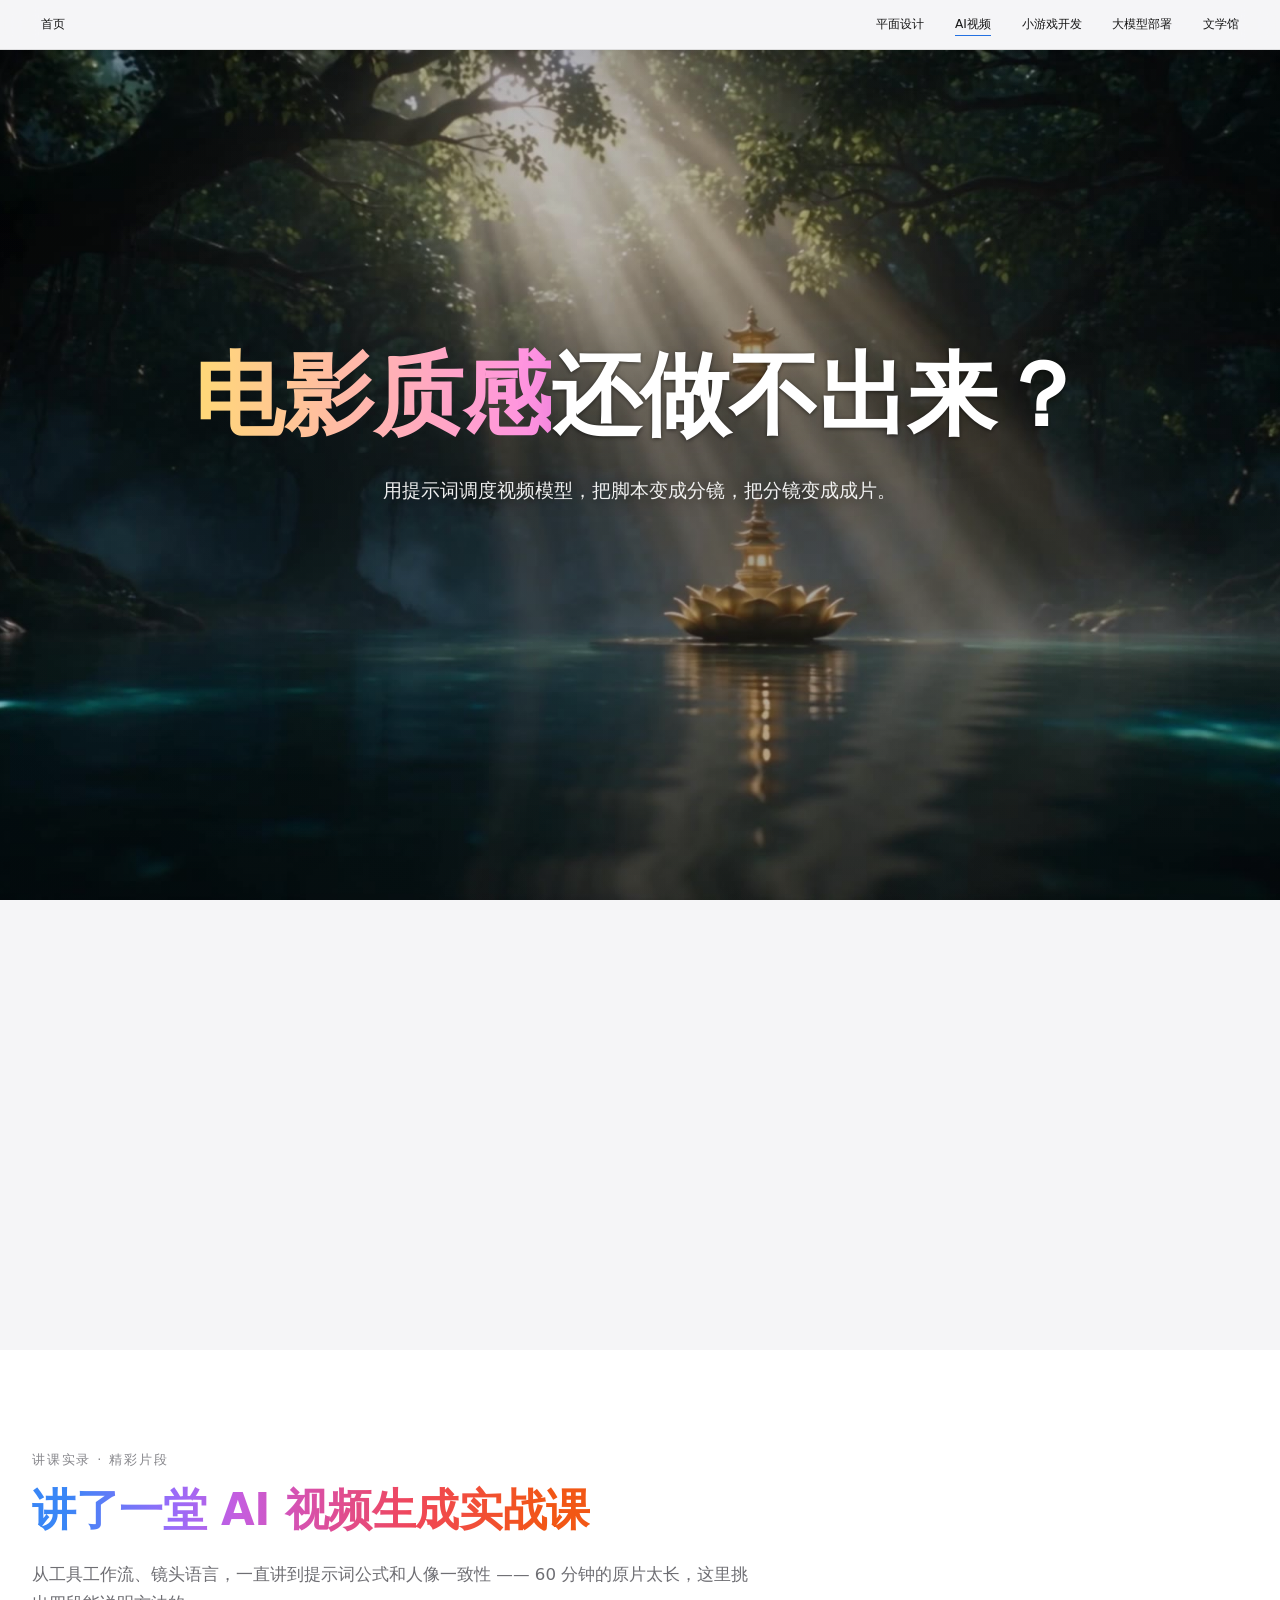
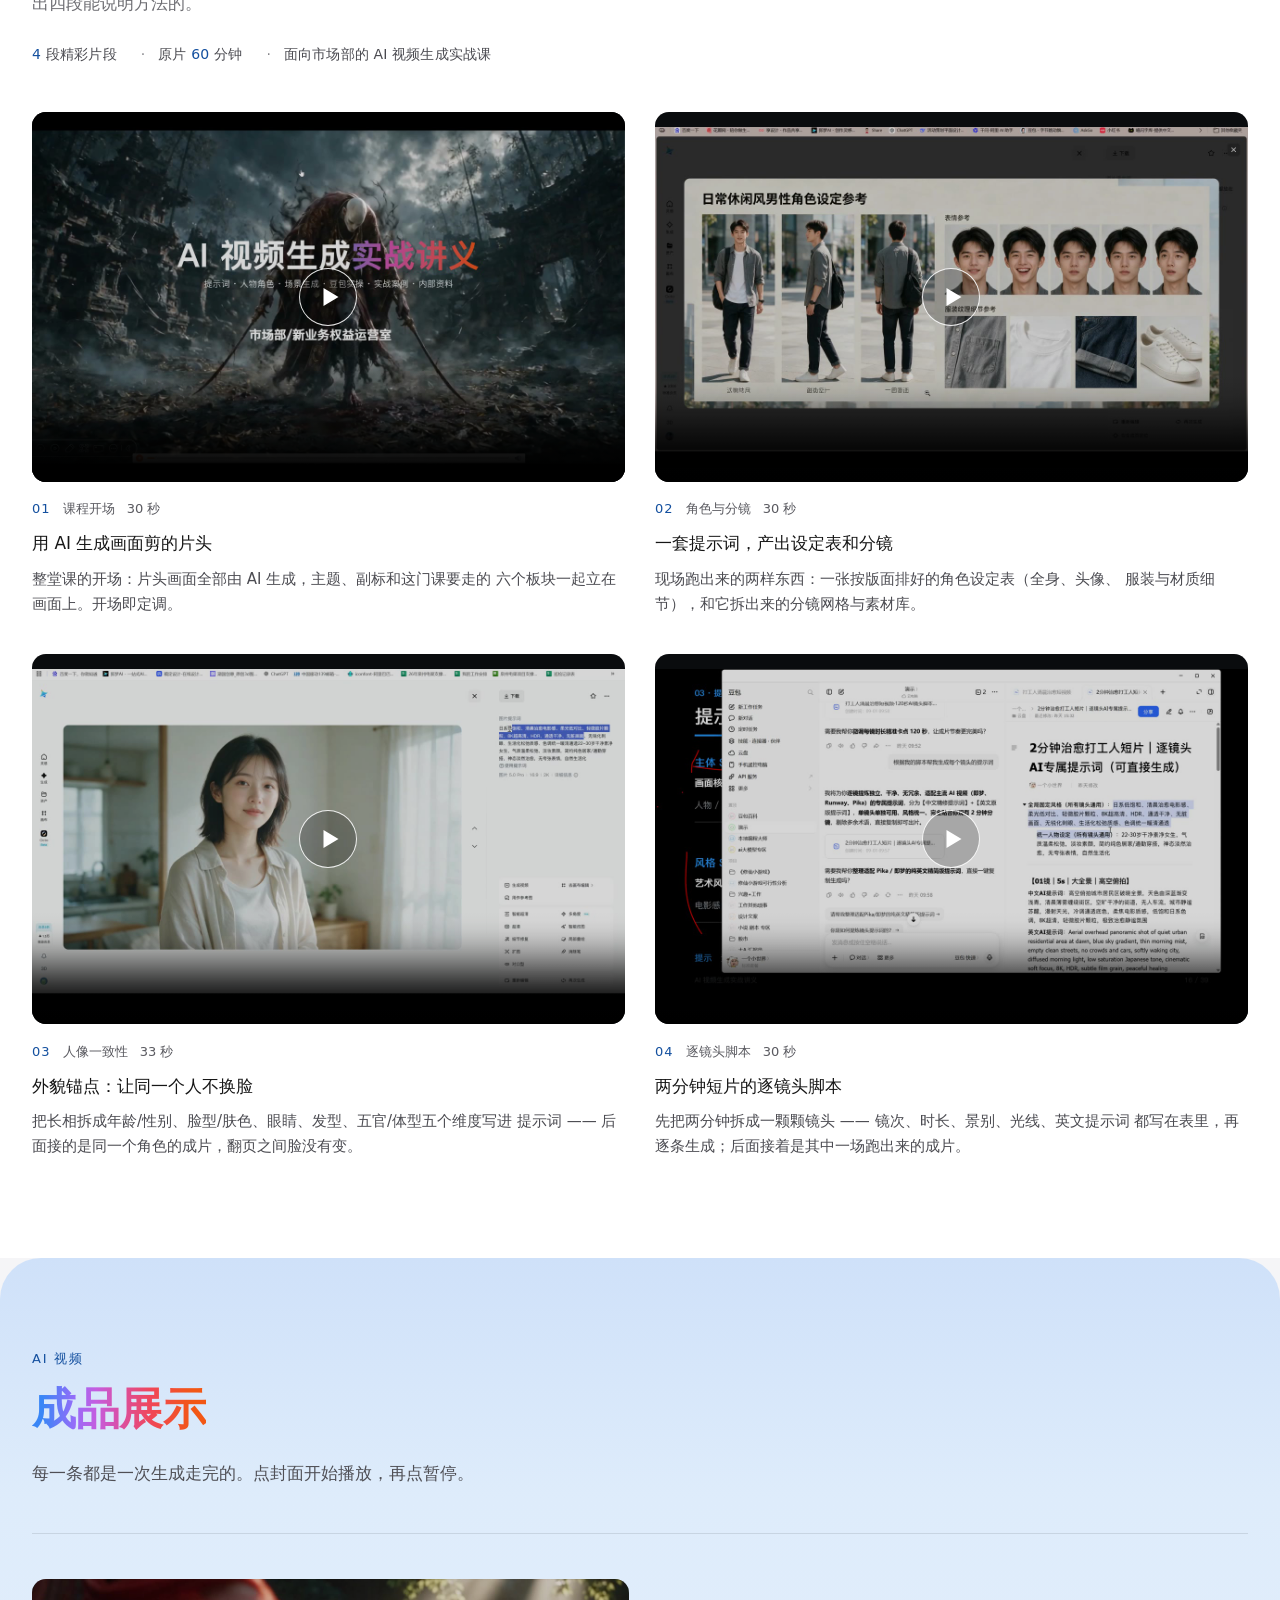
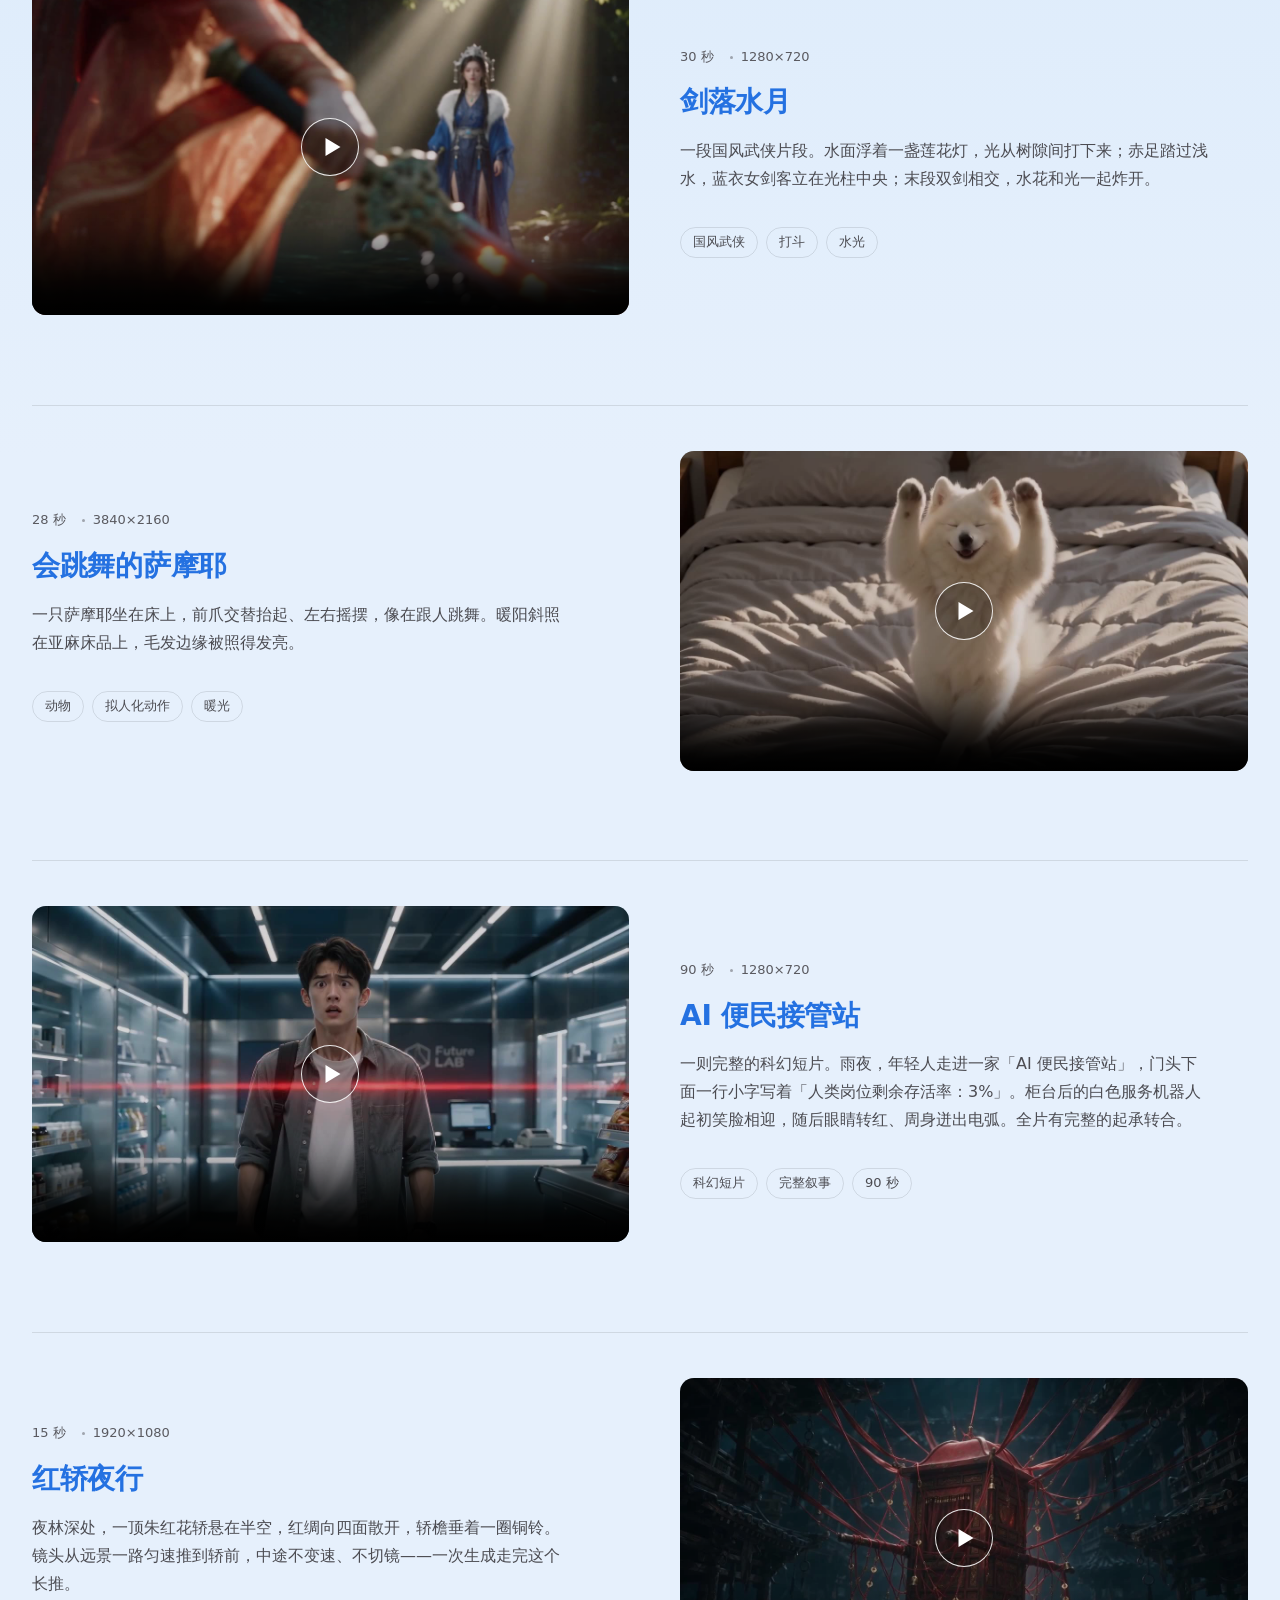
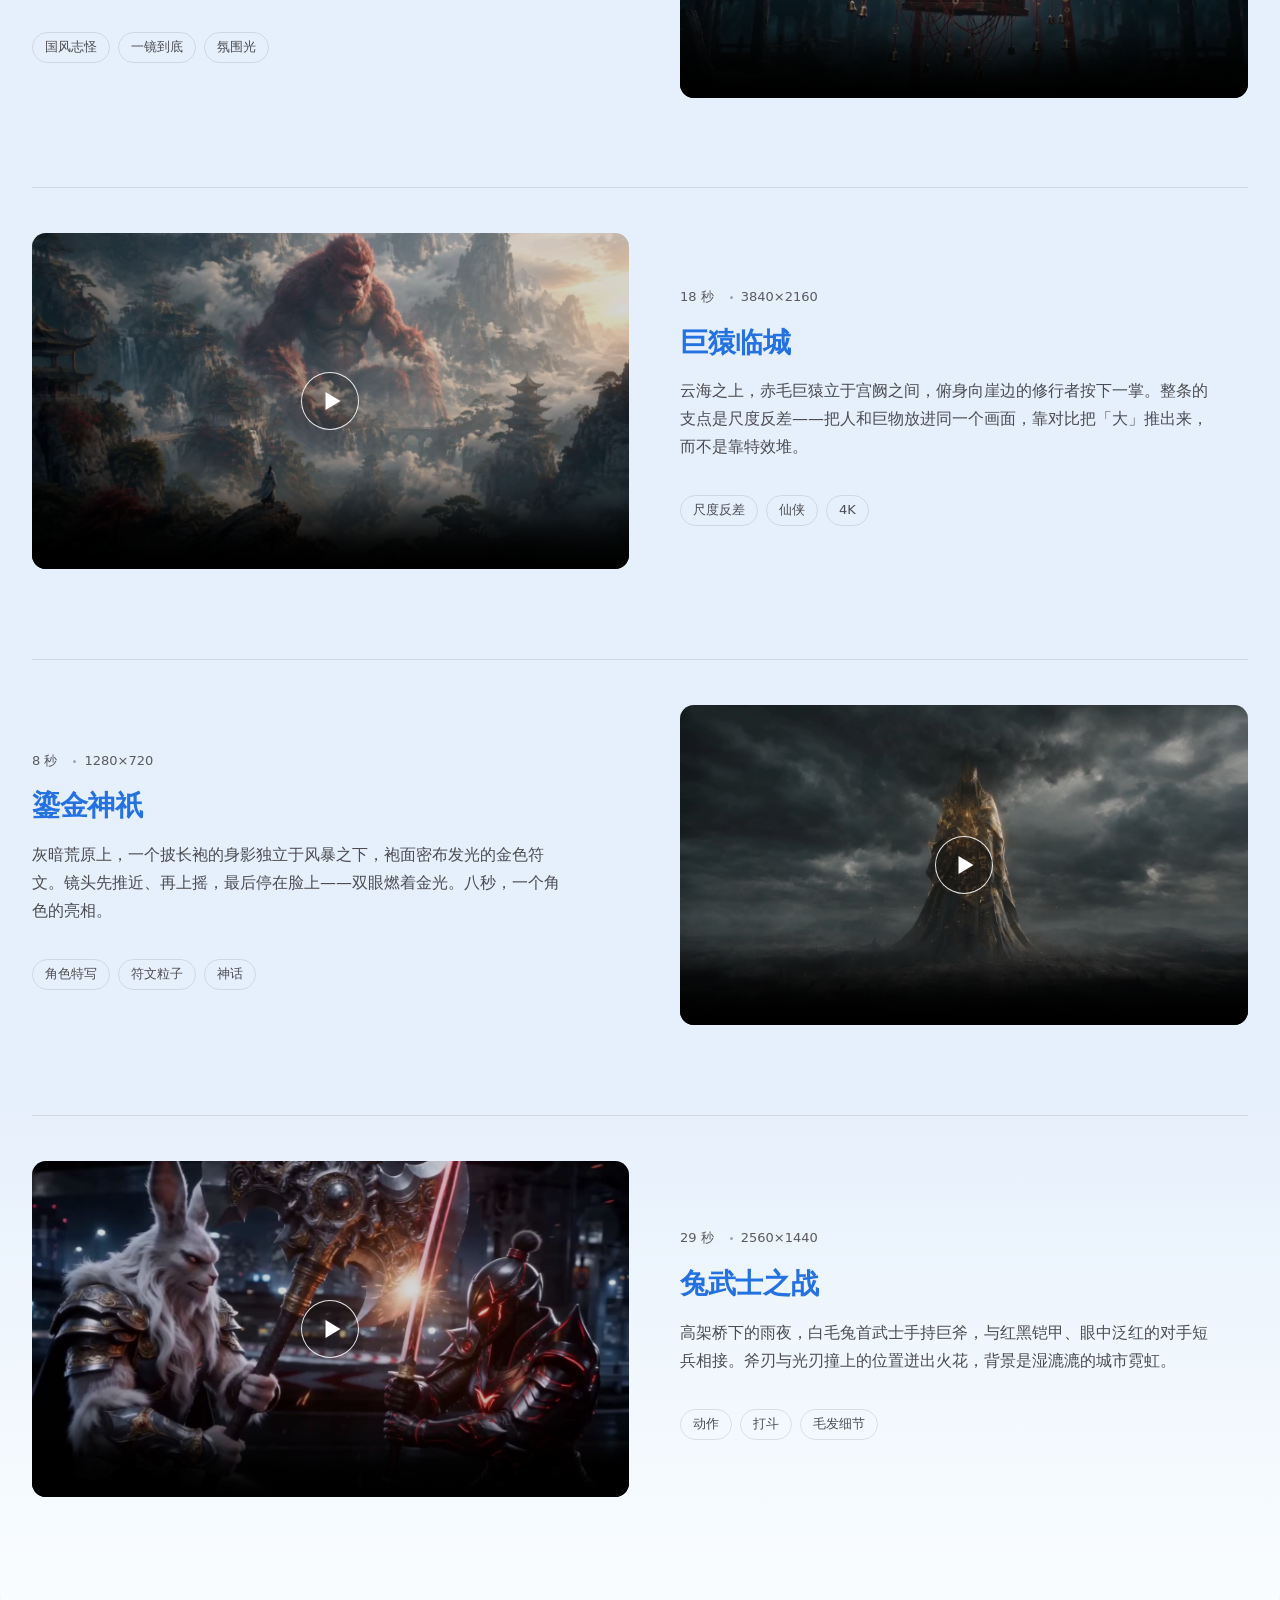
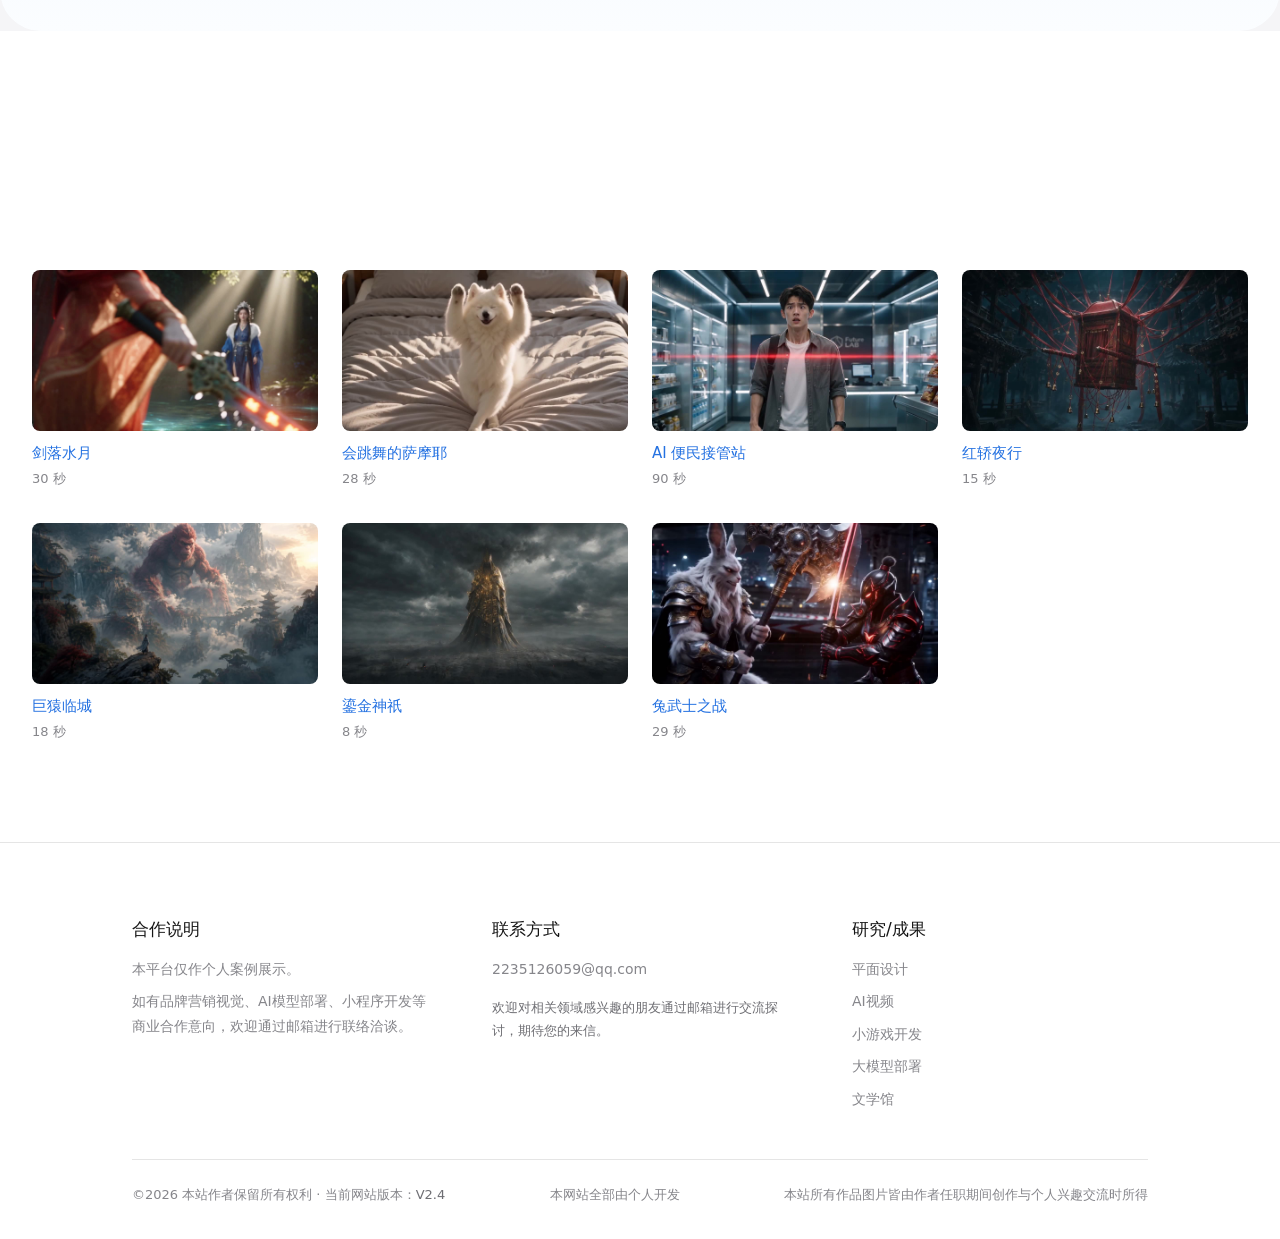
==== commit 07ec2800: "更新站点 2026/10/27 周二 22:39:59.15" ====
--- a/ai-video.html
+++ b/ai-video.html
@@ -43,8 +43,8 @@
         <li><a class="site-nav__link" href="design.html">平面设计</a></li>
         <li><a class="site-nav__link" aria-current="page" href="ai-video.html">AI视频</a></li>
         <li><a class="site-nav__link" href="game.html">小游戏开发</a></li>
+        <li><a class="site-nav__link" href="llm.html">大模型部署</a></li>
         <li><a class="site-nav__link" href="culture.html">文学馆</a></li>
-        <li><a class="site-nav__link" href="llm.html">大模型部署</a></li>
 </ul>
   </div>
 </nav>
@@ -67,214 +67,11 @@
       </video>
       <div class="page-hero__veil" aria-hidden="true"></div>
       <div class="page-hero__stage">
-        <h1 class="page-hero__title">我让画面<span class="grad">动起来</span></h1>
+        <h1 class="page-hero__title"><span class="grad">电影质感</span><br class="hero-br">还做不出来？</h1>
         <p class="page-hero__sub">用提示词调度视频模型，把脚本变成分镜，把分镜变成成片。</p>
       </div>
     </header>
   </div>
-
-  <section class="section wrap wrap--wide" aria-label="成果展示">
-    <div class="section__head">
-      <p class="eyebrow section__eyebrow reveal-line">AI 视频</p>
-      <h2 class="section-title reveal-line title-gradient">成品展示</h2>
-      <p class="section__intro reveal-line">
-        每一条都是一次生成走完的。点封面开始播放，再点暂停。
-      </p>
-    </div>
-
-    <div class="works">
-
-      <article class="work work--video" id="work-07-jianluo">
-        <div class="work__media work__media--video reveal-line">
-          <video class="work__video" loop playsinline preload="none" controls
-                 poster="assets/video/07-jianluo-poster.jpg">
-            <source src="assets/video/07-jianluo.mp4" type="video/mp4">
-          </video>
-          <button class="work__play" type="button" aria-label="播放《剑落水月》">
-            <span class="work__play-icon" aria-hidden="true"></span>
-          </button>
-        </div>
-        <div>
-          <div class="work__meta reveal-line">
-            <span>30 秒</span>
-            <span>1280×720</span>
-          </div>
-          <h2 class="work__title reveal-line">剑落水月</h2>
-          <p class="work__desc reveal-line">
-            一段国风武侠片段。水面浮着一盏莲花灯，光从树隙间打下来；赤足踏过浅水，蓝衣女剑客立在光柱中央；末段双剑相交，水花和光一起炸开。
-          </p>
-          <div class="work__tags reveal-line">
-              <span class="tag">国风武侠</span>
-              <span class="tag">打斗</span>
-              <span class="tag">水光</span>
-          </div>
-        </div>
-      </article>
-
-      <article class="work work--video" id="work-06-samoyed">
-        <div class="work__media work__media--video reveal-line">
-          <video class="work__video" loop playsinline preload="none" controls
-                 poster="assets/video/06-samoyed-poster.jpg">
-            <source src="assets/video/06-samoyed.mp4" type="video/mp4">
-          </video>
-          <button class="work__play" type="button" aria-label="播放《会跳舞的萨摩耶》">
-            <span class="work__play-icon" aria-hidden="true"></span>
-          </button>
-        </div>
-        <div>
-          <div class="work__meta reveal-line">
-            <span>28 秒</span>
-            <span>3840×2160</span>
-          </div>
-          <h2 class="work__title reveal-line">会跳舞的萨摩耶</h2>
-          <p class="work__desc reveal-line">
-            一只萨摩耶坐在床上，前爪交替抬起、左右摇摆，像在跟人跳舞。暖阳斜照在亚麻床品上，毛发边缘被照得发亮。
-          </p>
-          <div class="work__tags reveal-line">
-              <span class="tag">动物</span>
-              <span class="tag">拟人化动作</span>
-              <span class="tag">暖光</span>
-          </div>
-        </div>
-      </article>
-
-      <article class="work work--video" id="work-04-future-lab">
-        <div class="work__media work__media--video reveal-line">
-          <video class="work__video" loop playsinline preload="none" controls
-                 poster="assets/video/04-future-lab-poster.jpg">
-            <source src="assets/video/04-future-lab.mp4" type="video/mp4">
-          </video>
-          <button class="work__play" type="button" aria-label="播放《AI 便民接管站》">
-            <span class="work__play-icon" aria-hidden="true"></span>
-          </button>
-        </div>
-        <div>
-          <div class="work__meta reveal-line">
-            <span>90 秒</span>
-            <span>1280×720</span>
-          </div>
-          <h2 class="work__title reveal-line">AI 便民接管站</h2>
-          <p class="work__desc reveal-line">
-            一则完整的科幻短片。雨夜，年轻人走进一家「AI 便民接管站」，门头下面一行小字写着「人类岗位剩余存活率：3%」。柜台后的白色服务机器人起初笑脸相迎，随后眼睛转红、周身迸出电弧。全片有完整的起承转合。
-          </p>
-          <div class="work__tags reveal-line">
-              <span class="tag">科幻短片</span>
-              <span class="tag">完整叙事</span>
-              <span class="tag">90 秒</span>
-          </div>
-        </div>
-      </article>
-
-      <article class="work work--video" id="work-01-red-sedan">
-        <div class="work__media work__media--video reveal-line">
-          <video class="work__video" loop playsinline preload="none" controls
-                 poster="assets/video/01-red-sedan-poster.jpg">
-            <source src="assets/video/01-red-sedan.mp4" type="video/mp4">
-          </video>
-          <button class="work__play" type="button" aria-label="播放《红轿夜行》">
-            <span class="work__play-icon" aria-hidden="true"></span>
-          </button>
-        </div>
-        <div>
-          <div class="work__meta reveal-line">
-            <span>15 秒</span>
-            <span>1920×1080</span>
-          </div>
-          <h2 class="work__title reveal-line">红轿夜行</h2>
-          <p class="work__desc reveal-line">
-            夜林深处，一顶朱红花轿悬在半空，红绸向四面散开，轿檐垂着一圈铜铃。镜头从远景一路匀速推到轿前，中途不变速、不切镜——一次生成走完这个长推。
-          </p>
-          <div class="work__tags reveal-line">
-              <span class="tag">国风志怪</span>
-              <span class="tag">一镜到底</span>
-              <span class="tag">氛围光</span>
-          </div>
-        </div>
-      </article>
-
-      <article class="work work--video" id="work-02-giant-ape">
-        <div class="work__media work__media--video reveal-line">
-          <video class="work__video" loop playsinline preload="none" controls
-                 poster="assets/video/02-giant-ape-poster.jpg">
-            <source src="assets/video/02-giant-ape.mp4" type="video/mp4">
-          </video>
-          <button class="work__play" type="button" aria-label="播放《巨猿临城》">
-            <span class="work__play-icon" aria-hidden="true"></span>
-          </button>
-        </div>
-        <div>
-          <div class="work__meta reveal-line">
-            <span>18 秒</span>
-            <span>3840×2160</span>
-          </div>
-          <h2 class="work__title reveal-line">巨猿临城</h2>
-          <p class="work__desc reveal-line">
-            云海之上，赤毛巨猿立于宫阙之间，俯身向崖边的修行者按下一掌。整条的支点是尺度反差——把人和巨物放进同一个画面，靠对比把「大」推出来，而不是靠特效堆。
-          </p>
-          <div class="work__tags reveal-line">
-              <span class="tag">尺度反差</span>
-              <span class="tag">仙侠</span>
-              <span class="tag">4K</span>
-          </div>
-        </div>
-      </article>
-
-      <article class="work work--video" id="work-03-deity">
-        <div class="work__media work__media--video reveal-line">
-          <video class="work__video" loop playsinline preload="none" controls
-                 poster="assets/video/03-deity-poster.jpg">
-            <source src="assets/video/03-deity.mp4" type="video/mp4">
-          </video>
-          <button class="work__play" type="button" aria-label="播放《鎏金神祇》">
-            <span class="work__play-icon" aria-hidden="true"></span>
-          </button>
-        </div>
-        <div>
-          <div class="work__meta reveal-line">
-            <span>8 秒</span>
-            <span>1280×720</span>
-          </div>
-          <h2 class="work__title reveal-line">鎏金神祇</h2>
-          <p class="work__desc reveal-line">
-            灰暗荒原上，一个披长袍的身影独立于风暴之下，袍面密布发光的金色符文。镜头先推近、再上摇，最后停在脸上——双眼燃着金光。八秒，一个角色的亮相。
-          </p>
-          <div class="work__tags reveal-line">
-              <span class="tag">角色特写</span>
-              <span class="tag">符文粒子</span>
-              <span class="tag">神话</span>
-          </div>
-        </div>
-      </article>
-
-      <article class="work work--video" id="work-05-rabbit-warrior">
-        <div class="work__media work__media--video reveal-line">
-          <video class="work__video" loop playsinline preload="none" controls
-                 poster="assets/video/05-rabbit-warrior-poster.jpg">
-            <source src="assets/video/05-rabbit-warrior.mp4" type="video/mp4">
-          </video>
-          <button class="work__play" type="button" aria-label="播放《兔武士之战》">
-            <span class="work__play-icon" aria-hidden="true"></span>
-          </button>
-        </div>
-        <div>
-          <div class="work__meta reveal-line">
-            <span>29 秒</span>
-            <span>2560×1440</span>
-          </div>
-          <h2 class="work__title reveal-line">兔武士之战</h2>
-          <p class="work__desc reveal-line">
-            高架桥下的雨夜，白毛兔首武士手持巨斧，与红黑铠甲、眼中泛红的对手短兵相接。斧刃与光刃撞上的位置迸出火花，背景是湿漉漉的城市霓虹。
-          </p>
-          <div class="work__tags reveal-line">
-              <span class="tag">动作</span>
-              <span class="tag">打斗</span>
-              <span class="tag">毛发细节</span>
-          </div>
-        </div>
-      </article>
-
-    </div>
-  </section>
 
   <!-- 课堂片段（2026-10-13 用户要求：「在作品库上方再加一个小板块，
        是我给人家讲课的（内容是 ai 视频生成课）…挑几个精彩片段放进去，
@@ -286,7 +83,7 @@
        已按网页体积重压到 1280×800；整段原片**不上站**。
        ⚠️ 换片段/重剪的注意点（VFR 换算坑、画幅 16:10、staggerRows）
           都写在 site.css 第 21 节那一段注释里。 -->
-  <section class="section band-lecture" aria-label="讲课片段">
+  <section class="section section--raised band-lecture" aria-label="讲课片段">
     <div class="wrap wrap--wide">
       <div class="section__head">
         <p class="eyebrow section__eyebrow reveal-line">讲课实录 · 精彩片段</p>
@@ -388,6 +185,211 @@
     </div>
   </section>
 
+  <section class="section band-frame" aria-label="成果展示">
+    <div class="wrap wrap--wide">
+      <div class="section__head">
+        <p class="eyebrow section__eyebrow reveal-line">AI 视频</p>
+        <h2 class="section-title reveal-line title-gradient">成品展示</h2>
+        <p class="section__intro reveal-line">
+          每一条都是一次生成走完的。点封面开始播放，再点暂停。
+        </p>
+      </div>
+
+      <div class="works">
+
+        <article class="work work--video" id="work-07-jianluo">
+          <div class="work__media work__media--video reveal-line">
+            <video class="work__video" loop playsinline preload="none" controls
+                   poster="assets/video/07-jianluo-poster.jpg">
+              <source src="assets/video/07-jianluo.mp4" type="video/mp4">
+            </video>
+            <button class="work__play" type="button" aria-label="播放《剑落水月》">
+              <span class="work__play-icon" aria-hidden="true"></span>
+            </button>
+          </div>
+          <div>
+            <div class="work__meta reveal-line">
+              <span>30 秒</span>
+              <span>1280×720</span>
+            </div>
+            <h2 class="work__title reveal-line">剑落水月</h2>
+            <p class="work__desc reveal-line">
+              一段国风武侠片段。水面浮着一盏莲花灯，光从树隙间打下来；赤足踏过浅水，蓝衣女剑客立在光柱中央；末段双剑相交，水花和光一起炸开。
+            </p>
+            <div class="work__tags reveal-line">
+                <span class="tag">国风武侠</span>
+                <span class="tag">打斗</span>
+                <span class="tag">水光</span>
+            </div>
+          </div>
+        </article>
+
+        <article class="work work--video" id="work-06-samoyed">
+          <div class="work__media work__media--video reveal-line">
+            <video class="work__video" loop playsinline preload="none" controls
+                   poster="assets/video/06-samoyed-poster.jpg">
+              <source src="assets/video/06-samoyed.mp4" type="video/mp4">
+            </video>
+            <button class="work__play" type="button" aria-label="播放《会跳舞的萨摩耶》">
+              <span class="work__play-icon" aria-hidden="true"></span>
+            </button>
+          </div>
+          <div>
+            <div class="work__meta reveal-line">
+              <span>28 秒</span>
+              <span>3840×2160</span>
+            </div>
+            <h2 class="work__title reveal-line">会跳舞的萨摩耶</h2>
+            <p class="work__desc reveal-line">
+              一只萨摩耶坐在床上，前爪交替抬起、左右摇摆，像在跟人跳舞。暖阳斜照在亚麻床品上，毛发边缘被照得发亮。
+            </p>
+            <div class="work__tags reveal-line">
+                <span class="tag">动物</span>
+                <span class="tag">拟人化动作</span>
+                <span class="tag">暖光</span>
+            </div>
+          </div>
+        </article>
+
+        <article class="work work--video" id="work-04-future-lab">
+          <div class="work__media work__media--video reveal-line">
+            <video class="work__video" loop playsinline preload="none" controls
+                   poster="assets/video/04-future-lab-poster.jpg">
+              <source src="assets/video/04-future-lab.mp4" type="video/mp4">
+            </video>
+            <button class="work__play" type="button" aria-label="播放《AI 便民接管站》">
+              <span class="work__play-icon" aria-hidden="true"></span>
+            </button>
+          </div>
+          <div>
+            <div class="work__meta reveal-line">
+              <span>90 秒</span>
+              <span>1280×720</span>
+            </div>
+            <h2 class="work__title reveal-line">AI 便民接管站</h2>
+            <p class="work__desc reveal-line">
+              一则完整的科幻短片。雨夜，年轻人走进一家「AI 便民接管站」，门头下面一行小字写着「人类岗位剩余存活率：3%」。柜台后的白色服务机器人起初笑脸相迎，随后眼睛转红、周身迸出电弧。全片有完整的起承转合。
+            </p>
+            <div class="work__tags reveal-line">
+                <span class="tag">科幻短片</span>
+                <span class="tag">完整叙事</span>
+                <span class="tag">90 秒</span>
+            </div>
+          </div>
+        </article>
+
+        <article class="work work--video" id="work-01-red-sedan">
+          <div class="work__media work__media--video reveal-line">
+            <video class="work__video" loop playsinline preload="none" controls
+                   poster="assets/video/01-red-sedan-poster.jpg">
+              <source src="assets/video/01-red-sedan.mp4" type="video/mp4">
+            </video>
+            <button class="work__play" type="button" aria-label="播放《红轿夜行》">
+              <span class="work__play-icon" aria-hidden="true"></span>
+            </button>
+          </div>
+          <div>
+            <div class="work__meta reveal-line">
+              <span>15 秒</span>
+              <span>1920×1080</span>
+            </div>
+            <h2 class="work__title reveal-line">红轿夜行</h2>
+            <p class="work__desc reveal-line">
+              夜林深处，一顶朱红花轿悬在半空，红绸向四面散开，轿檐垂着一圈铜铃。镜头从远景一路匀速推到轿前，中途不变速、不切镜——一次生成走完这个长推。
+            </p>
+            <div class="work__tags reveal-line">
+                <span class="tag">国风志怪</span>
+                <span class="tag">一镜到底</span>
+                <span class="tag">氛围光</span>
+            </div>
+          </div>
+        </article>
+
+        <article class="work work--video" id="work-02-giant-ape">
+          <div class="work__media work__media--video reveal-line">
+            <video class="work__video" loop playsinline preload="none" controls
+                   poster="assets/video/02-giant-ape-poster.jpg">
+              <source src="assets/video/02-giant-ape.mp4" type="video/mp4">
+            </video>
+            <button class="work__play" type="button" aria-label="播放《巨猿临城》">
+              <span class="work__play-icon" aria-hidden="true"></span>
+            </button>
+          </div>
+          <div>
+            <div class="work__meta reveal-line">
+              <span>18 秒</span>
+              <span>3840×2160</span>
+            </div>
+            <h2 class="work__title reveal-line">巨猿临城</h2>
+            <p class="work__desc reveal-line">
+              云海之上，赤毛巨猿立于宫阙之间，俯身向崖边的修行者按下一掌。整条的支点是尺度反差——把人和巨物放进同一个画面，靠对比把「大」推出来，而不是靠特效堆。
+            </p>
+            <div class="work__tags reveal-line">
+                <span class="tag">尺度反差</span>
+                <span class="tag">仙侠</span>
+                <span class="tag">4K</span>
+            </div>
+          </div>
+        </article>
+
+        <article class="work work--video" id="work-03-deity">
+          <div class="work__media work__media--video reveal-line">
+            <video class="work__video" loop playsinline preload="none" controls
+                   poster="assets/video/03-deity-poster.jpg">
+              <source src="assets/video/03-deity.mp4" type="video/mp4">
+            </video>
+            <button class="work__play" type="button" aria-label="播放《鎏金神祇》">
+              <span class="work__play-icon" aria-hidden="true"></span>
+            </button>
+          </div>
+          <div>
+            <div class="work__meta reveal-line">
+              <span>8 秒</span>
+              <span>1280×720</span>
+            </div>
+            <h2 class="work__title reveal-line">鎏金神祇</h2>
+            <p class="work__desc reveal-line">
+              灰暗荒原上，一个披长袍的身影独立于风暴之下，袍面密布发光的金色符文。镜头先推近、再上摇，最后停在脸上——双眼燃着金光。八秒，一个角色的亮相。
+            </p>
+            <div class="work__tags reveal-line">
+                <span class="tag">角色特写</span>
+                <span class="tag">符文粒子</span>
+                <span class="tag">神话</span>
+            </div>
+          </div>
+        </article>
+
+        <article class="work work--video" id="work-05-rabbit-warrior">
+          <div class="work__media work__media--video reveal-line">
+            <video class="work__video" loop playsinline preload="none" controls
+                   poster="assets/video/05-rabbit-warrior-poster.jpg">
+              <source src="assets/video/05-rabbit-warrior.mp4" type="video/mp4">
+            </video>
+            <button class="work__play" type="button" aria-label="播放《兔武士之战》">
+              <span class="work__play-icon" aria-hidden="true"></span>
+            </button>
+          </div>
+          <div>
+            <div class="work__meta reveal-line">
+              <span>29 秒</span>
+              <span>2560×1440</span>
+            </div>
+            <h2 class="work__title reveal-line">兔武士之战</h2>
+            <p class="work__desc reveal-line">
+              高架桥下的雨夜，白毛兔首武士手持巨斧，与红黑铠甲、眼中泛红的对手短兵相接。斧刃与光刃撞上的位置迸出火花，背景是湿漉漉的城市霓虹。
+            </p>
+            <div class="work__tags reveal-line">
+                <span class="tag">动作</span>
+                <span class="tag">打斗</span>
+                <span class="tag">毛发细节</span>
+            </div>
+          </div>
+        </article>
+
+      </div>
+    </div>
+  </section>
+
   <!-- 全部作品归档。上方列表最多 10 条，这里是完整的一份。
   由 制作过程缓存数据/build_ai_video.py 生成，不要手改中间那段。 -->
   <section class="section section--raised" aria-label="全部作品">
@@ -495,14 +497,14 @@
           <li><a href="design.html">平面设计</a></li>
           <li><a href="ai-video.html">AI视频</a></li>
           <li><a href="game.html">小游戏开发</a></li>
+          <li><a href="llm.html">大模型部署</a></li>
           <li><a href="culture.html">文学馆</a></li>
-          <li><a href="llm.html">大模型部署</a></li>
         </ul>
       </div>
     </div>
 
     <div class="site-footer__bottom">
-      <span>©<span id="year">2026</span> 本站作者保留所有权利 · 当前网站版本：<span class="site-ver">V2.3</span></span>
+      <span>©<span id="year">2026</span> 本站作者保留所有权利 · 当前网站版本：<span class="site-ver">V2.4</span></span>
       <span>本网站全部由个人开发</span>
       <span>本站所有作品图片皆由作者任职期间创作与个人兴趣交流时所得</span>
     </div>
--- a/assets/css/site.css
+++ b/assets/css/site.css
@@ -1038,6 +1038,18 @@
   opacity: var(--fade);
 }
 
+/* 2026-10-27 标题从 8 个字（我让画面动起来）换成 10 个字
+   （电影质感还做不出来？）。10 个字在 1000px 的版心里放不下一行：
+   1440 下 100.8px × 10 ≈ 1008 > 952，会自动折成「…做不出 / 来？」——
+   实测就是这个断法，很难看。两条规则一起解决：
+     · ≥1000px：不折行；同时把版心放宽（见下面那条 `.page-hero__stage`），
+       文字必须落在版心里才能被 text-align 真正居中 ——
+       只加 nowrap 的话行盒会从版心左边开始往右溢出，实测 1440 下
+       文字中心在 743、视口中心 720，偏右 23px（用户 2026-10-27：「文字没居中」）
+     · ≤460px：在「电影质感」后面主动断一次（`.hero-br`），
+       两行是「4 字 + 6 字」，看着是设计出来的，不是被挤断的
+   460 这个数是算出来的：40px × 9.9 ≈ 396，390 宽的版心 342 放不下，
+   而 440 宽（版心 392）就已经放得下了。 */
 .page-hero__title {
   font-size: clamp(2.5rem, min(7vw, 12.5vh), 8.5rem);
   font-weight: var(--fw-bold);
@@ -1053,6 +1065,18 @@
   text-shadow:
     0 1px 4px rgba(0, 0, 0, .55),
     0 8px 40px rgba(0, 0, 0, .28);
+}
+
+/* 标题里的主动断行：只在放不下一行的窄屏出现 */
+.hero-br { display: none; }
+@media (max-width: 460px) {
+  .hero-br { display: inline; }
+}
+@media (min-width: 1000px) {
+  .page-hero__title { white-space: nowrap; }
+  /* 10 个字的最大宽度是 136px × 9.9 ≈ 1346（1920 及以上字号封顶 136），
+     1440 的版心（含左右 24 内边距）正好放得下；再宽就由 `100vw - 64px` 兜住。 */
+  .page-hero__stage { max-width: min(1440px, calc(100vw - 64px)); }
 }
 
 /* 「动起来」的彩色渐变。
@@ -3578,7 +3602,17 @@
 .clip__desc { color: var(--ink-2); font-size: .9375rem; line-height: 1.65; }
 
 /* ==========================================================================
-   22. 讲课板块的「章节带」（2026-10-13，两轮改定）
+   22. 「章节带」浅蓝渐变面板（2026-10-13 做给讲课板块，2026-10-27 换给成品展示）
+
+   ⭐ 2026-10-27 用户：「教学视频调整到上面来，把视频展示调整下去，
+      然后教学视频的背景框换给视频展示。」
+      → 讲课板块（.band-lecture → 现在只剩 .band-lecture__kicker 这个小名）
+        不再有蓝带，改用 `.section--raised`（白底）；
+        成品展示 section 挂 `.band-frame`，原样继承这块通版浅蓝渐变 + 圆角。
+      ⚠️ 换到更长的一节之后，渐变是按**整节高度**铺的（0~100%），
+        中段已经淡到 #EBF3FD 左右；这是有意留的，别再按「讲课带」那个长度去调停靠点。
+      ⚠️ 带内的正文要按浅蓝底重新压深（见下面那组 `.band-frame` 覆盖），
+        不能直接用 --ink-2 / --ink-3 —— 它们在 #CFE1F9 上不到 4.5:1。
 
    用户：「我想让这块教学内容，在页面里更明显一点」→ 选了"做成章节横幅"，
    并逐轮给了三条硬要求：
@@ -3601,33 +3635,42 @@
       `--ink-2` / `--ink-3` / `--title-blue` 这几支压在浅蓝上都在 4:1 上下，
       肉眼看不出来，只能从渲染像素上量。
    ========================================================================== */
-.section.band-lecture {
+.section.band-frame {
   position: relative;
   /* 通版：没有左右边距；弧形交给 border-radius。
      ⚠️ 弧度是**用户调过一轮**的：第一版 30px 他说「圆角大一点」，
         现在是 clamp(28px, 3.2vw, 56px)（1600px 下约 51px）。
         再要改，只动这一行；verify_lecture.py 里有一条"半径要够大"的断言。 */
   border-radius: clamp(28px, 3.2vw, 56px);
-  /* 浅蓝洗色：0% 也只有 #CFE1F9，到 100% 基本回到页面白 */
+  /* 浅蓝洗色：0 也只有 #CFE1F9，到底部基本回到页面白。
+     ⚠️ 2026-10-27 换到成品展示（3647px 高）之后，原来按百分比停靠的
+        #EBF3FD 48% / #F5FAFE 76% 在中段就已经淡成 (237,244,253)，
+        实测半屏之后基本看不出这是块"面板"。改成按**像素**停靠：
+        前 800px 渐变到 #E6F0FC，之后一直保持这块浅蓝，最后 540px 才回白。 */
   background: linear-gradient(180deg,
-      #CFE1F9 0%,
-      #DEECFB 20%,
-      #EBF3FD 48%,
-      #F5FAFE 76%,
+      #CFE1F9 0,
+      #DEECFB 240px,
+      #E6F0FC 800px,
+      #E6F0FC calc(100% - 540px),
+      #F5FAFE calc(100% - 140px),
       #FBFDFF 100%);
   padding-block: clamp(var(--sp-8), 10vh, var(--sp-10));
 }
 
 /* --- 深色字（不再有白字）：带内各压深一档 ---
    ⚠️ 只在带内覆盖，**不动全局令牌** —— 这几支在站里其它浅底（#F5F5F7）上是够用的。 */
-.band-lecture .section__eyebrow { color: #14509F; }   /* 原 --title-blue #2471E1 */
-.band-lecture .section__intro   { color: #4F4F55; }   /* 原 --ink-2      #6E6E73 */
-.band-lecture .clip__no         { color: #14509F; }   /* 原 --title-blue #2471E1 */
-.band-lecture .clip__meta       { color: #5A5A60; }   /* 原 --ink-3      #86868B */
-.band-lecture .clip__desc       { color: #4C4C52; }   /* 原 --ink-2      #6E6E73 */
-/* 标题回到站里那支彩虹渐变（`.title-gradient` 自带 background-clip:text，
-   那版白字时被这里清掉的 background-image / -webkit-text-fill-color 已经不再覆盖，
-   自动恢复） */
+.band-frame .section__eyebrow { color: #14509F; }   /* 原 --title-blue #2471E1 */
+.band-frame .section__intro   { color: #4F4F55; }   /* 原 --ink-2      #6E6E73 */
+.band-frame .work__meta       { color: #5A5A60; }   /* 原 --ink-3      #86868B */
+.band-frame .work__desc       { color: #4C4C52; }   /* 原 --ink-2      #6E6E73 */
+.band-frame .tag              { color: #4C4C52; }   /* 原 --ink-2      #6E6E73 */
+/* 作品标题（.work--video .work__title）是 #2471E1、字号 ≥22px 粗体，
+   在浅蓝上约 3.8:1，过 WCAG 大字号那条 3:1 线，保持原样。 */
+/* 讲课板块现在落在白底（.section--raised）上，蓝带没了；
+   但卡片文字仍要压深一档 —— --ink-3 在白底上仍不到 4.5:1。 */
+.band-lecture .clip__no   { color: #14509F; }   /* 原 --title-blue #2471E1 */
+.band-lecture .clip__meta { color: #5A5A60; }   /* 原 --ink-3      #86868B */
+.band-lecture .clip__desc { color: #4C4C52; }   /* 原 --ink-2      #6E6E73 */
 
 /* 标题下面那行信息。这块原本没有"排面"，加上它信息密度才撑得住 */
 .band-lecture__kicker {
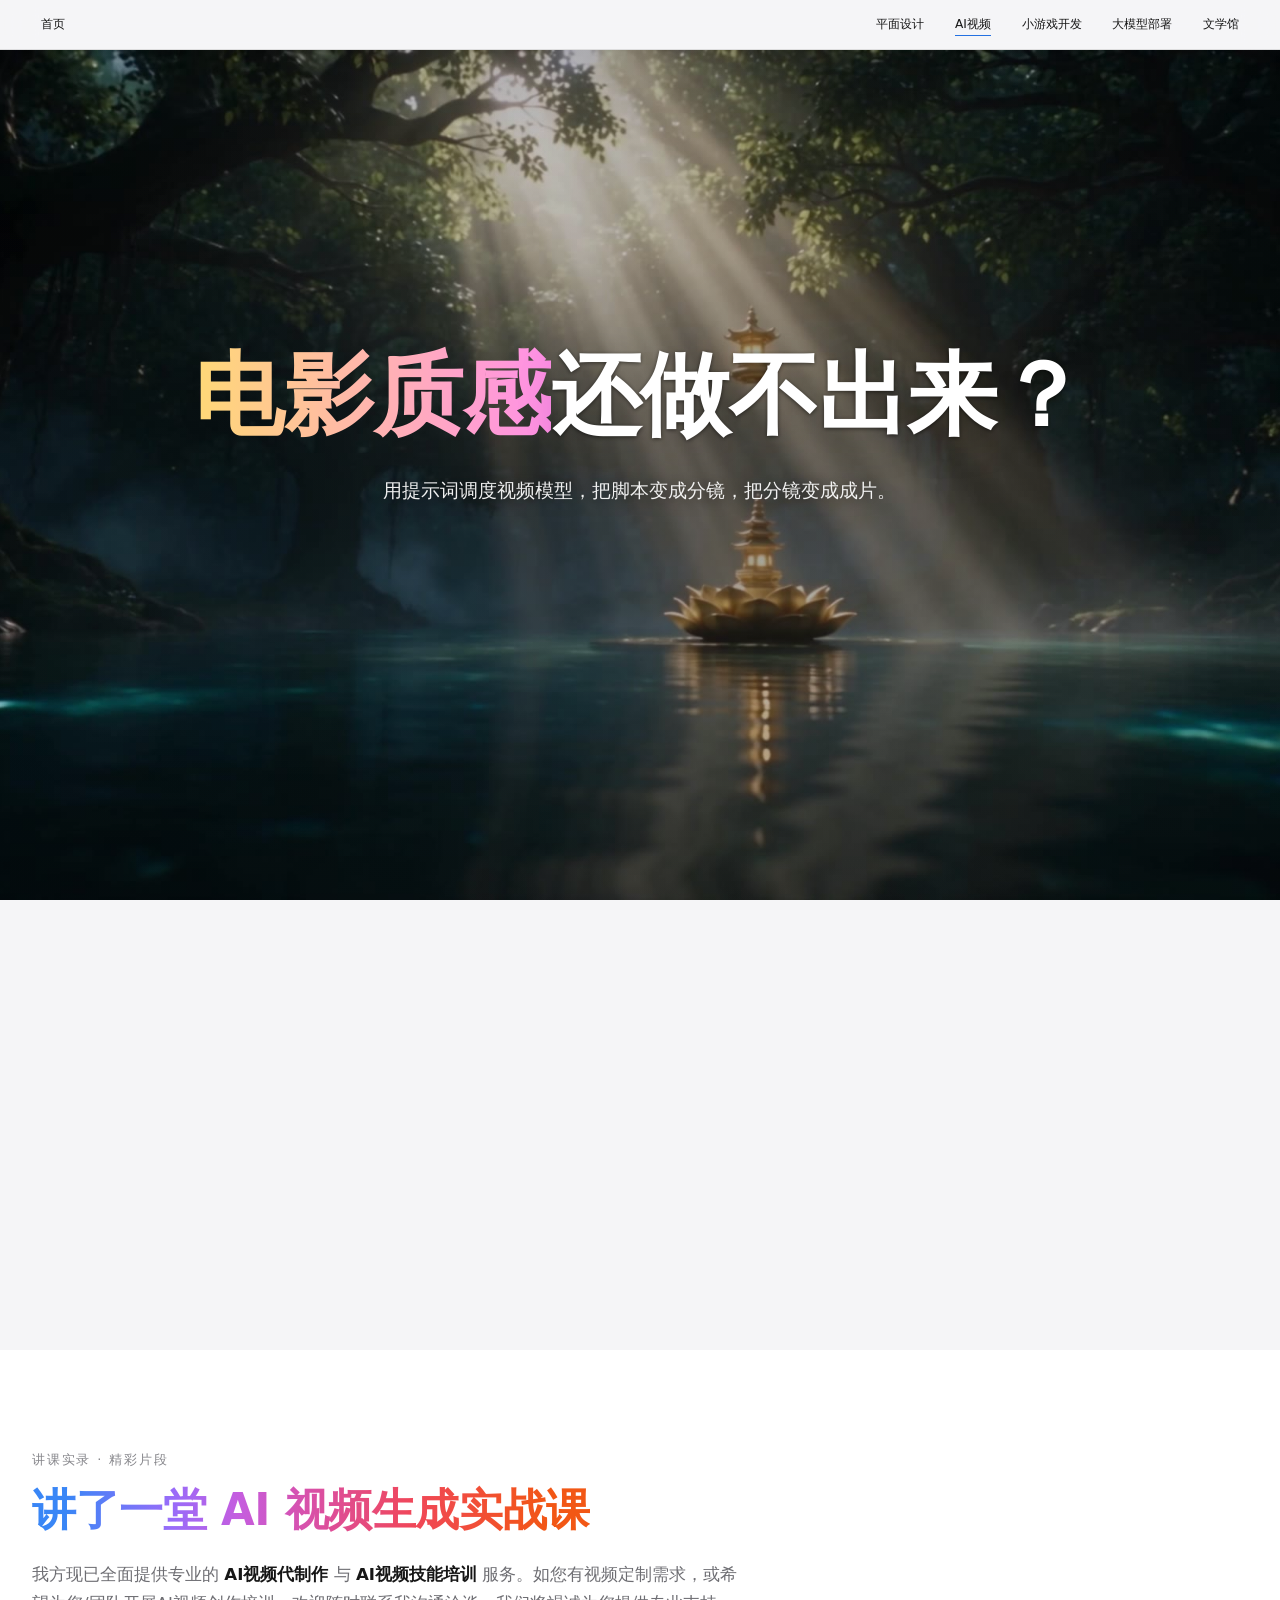
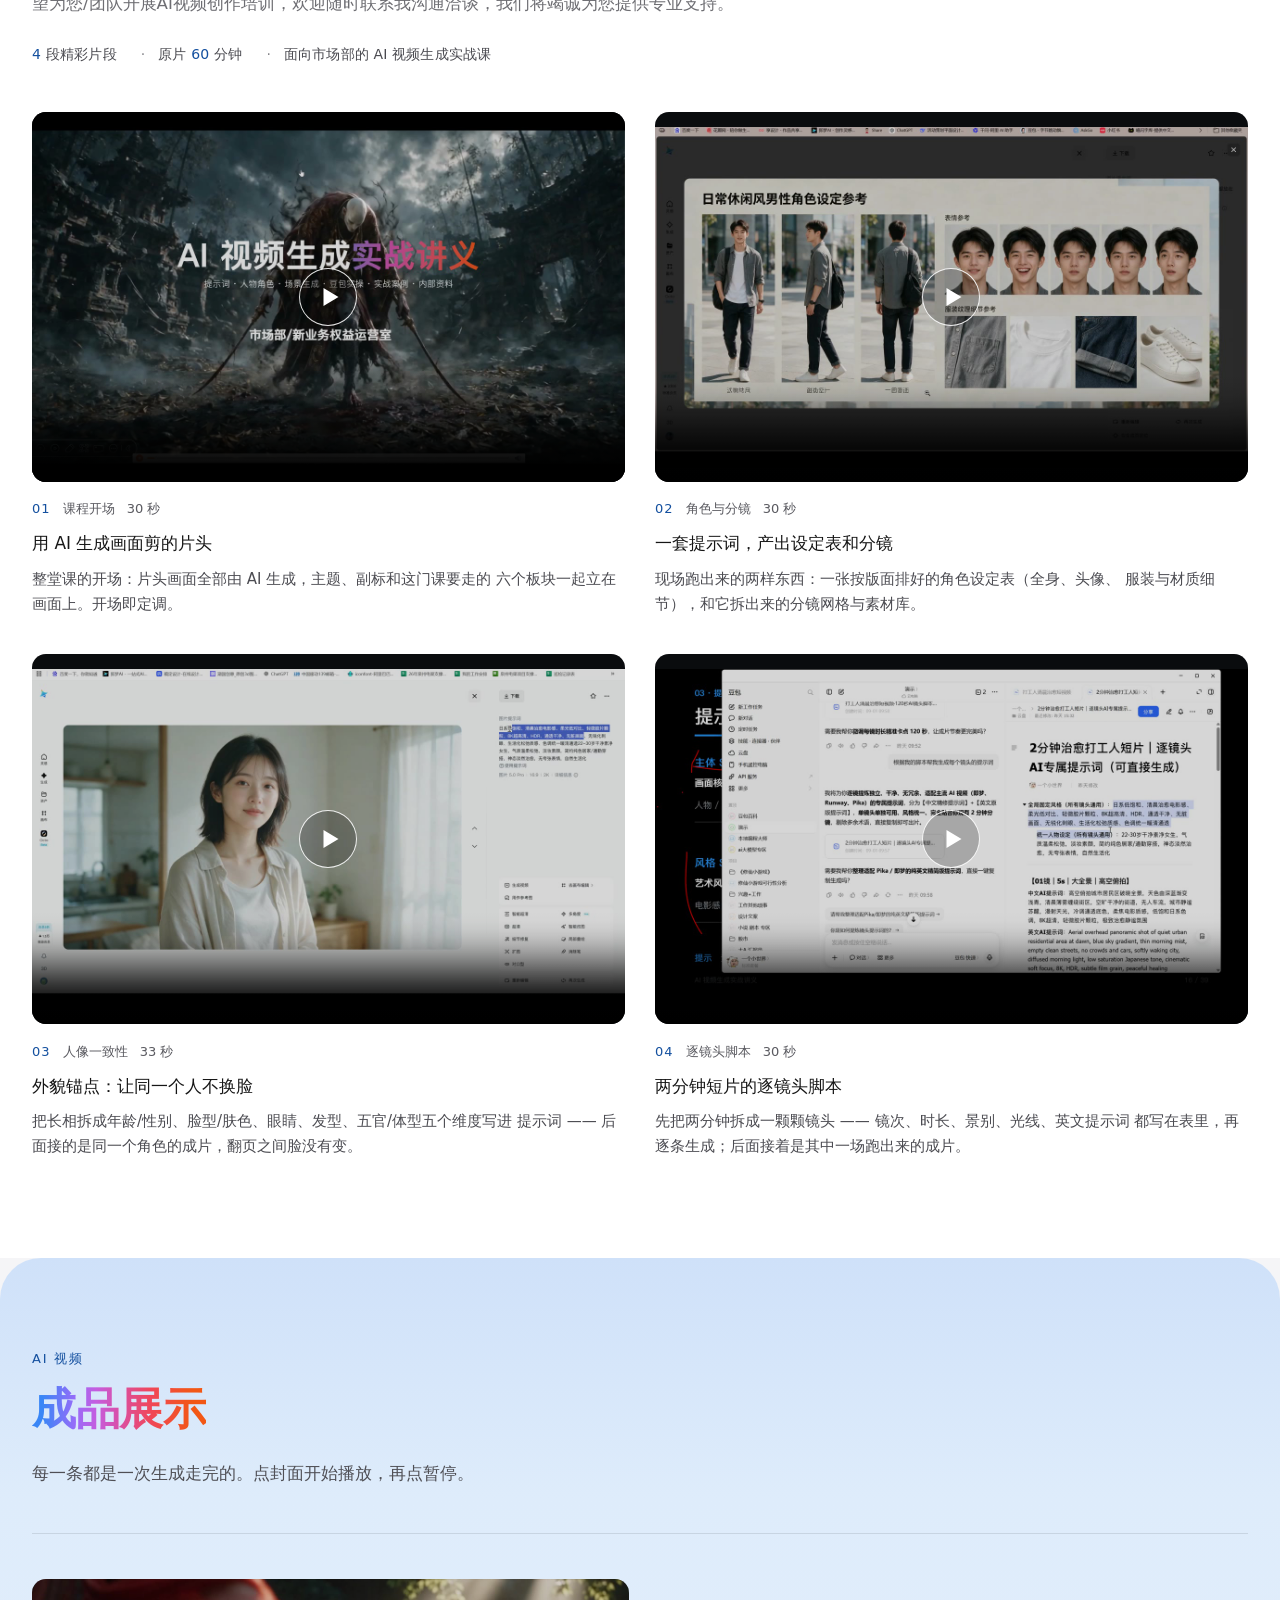
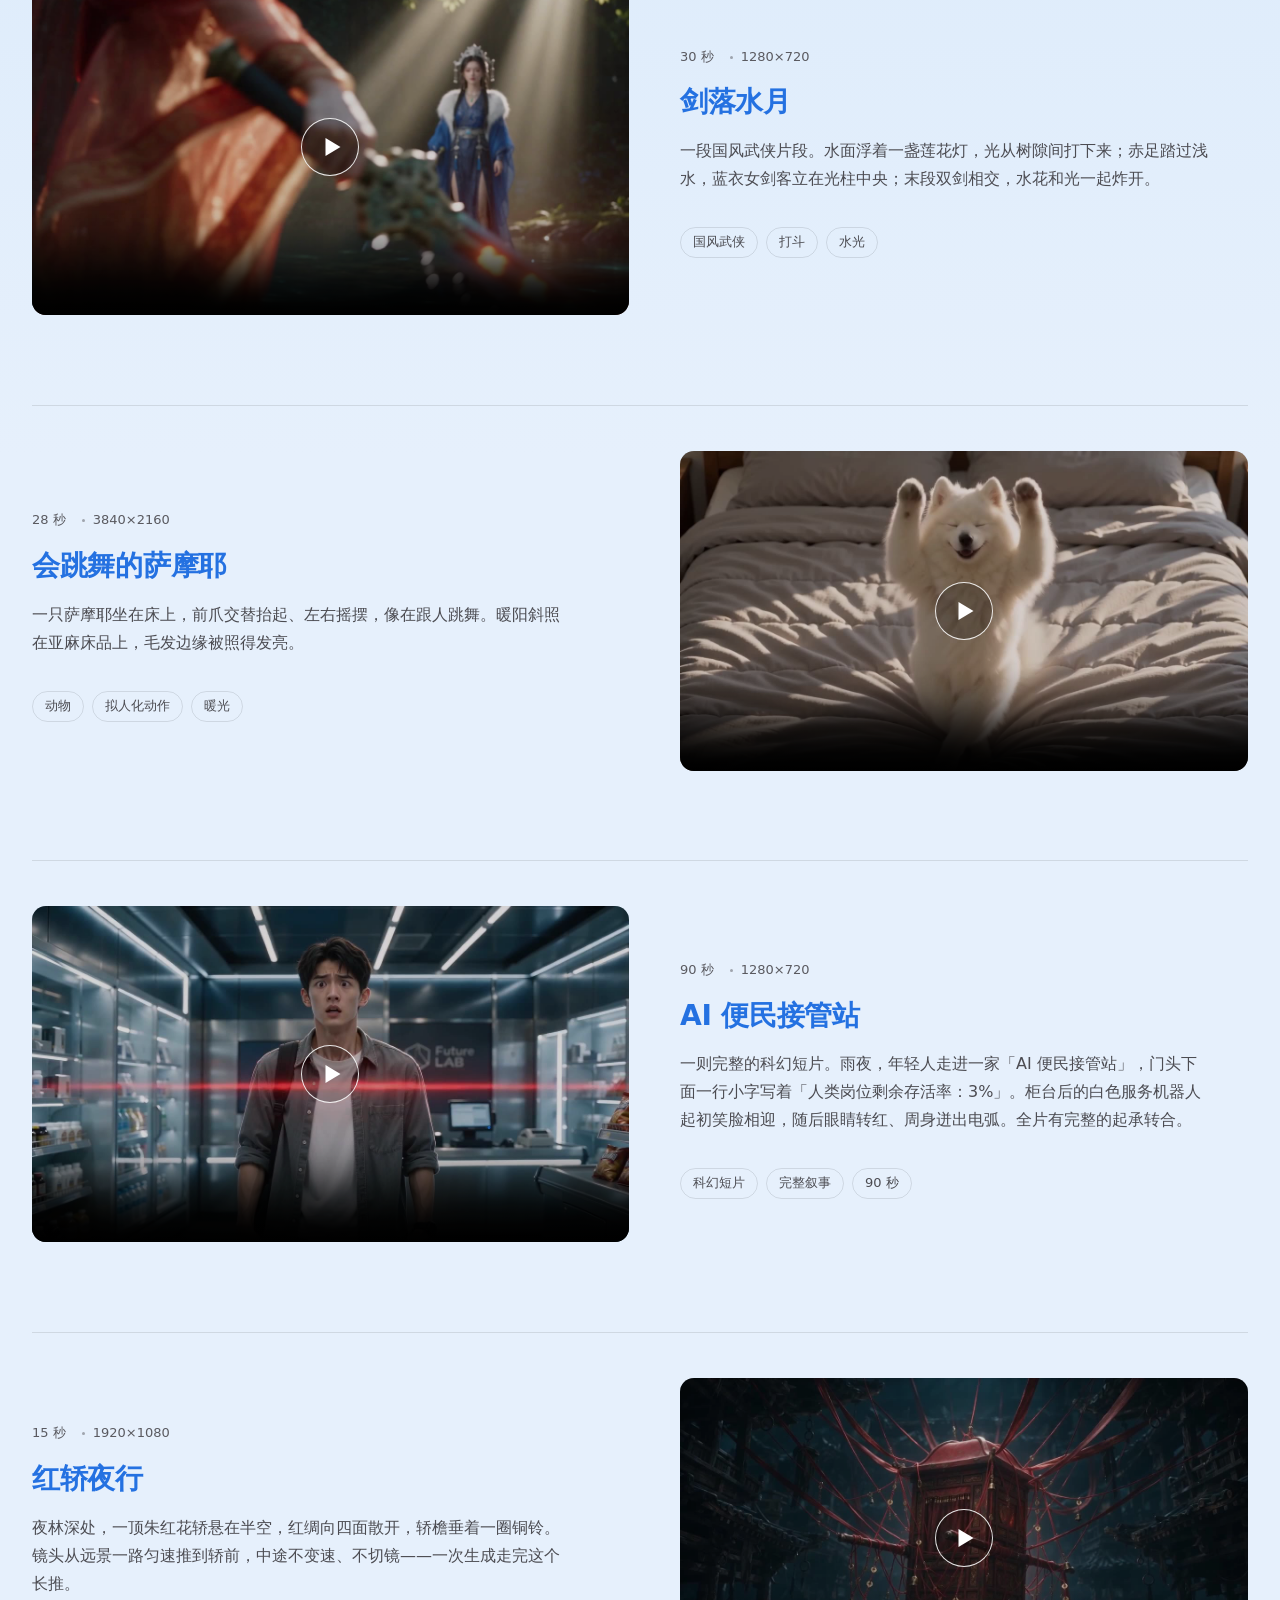
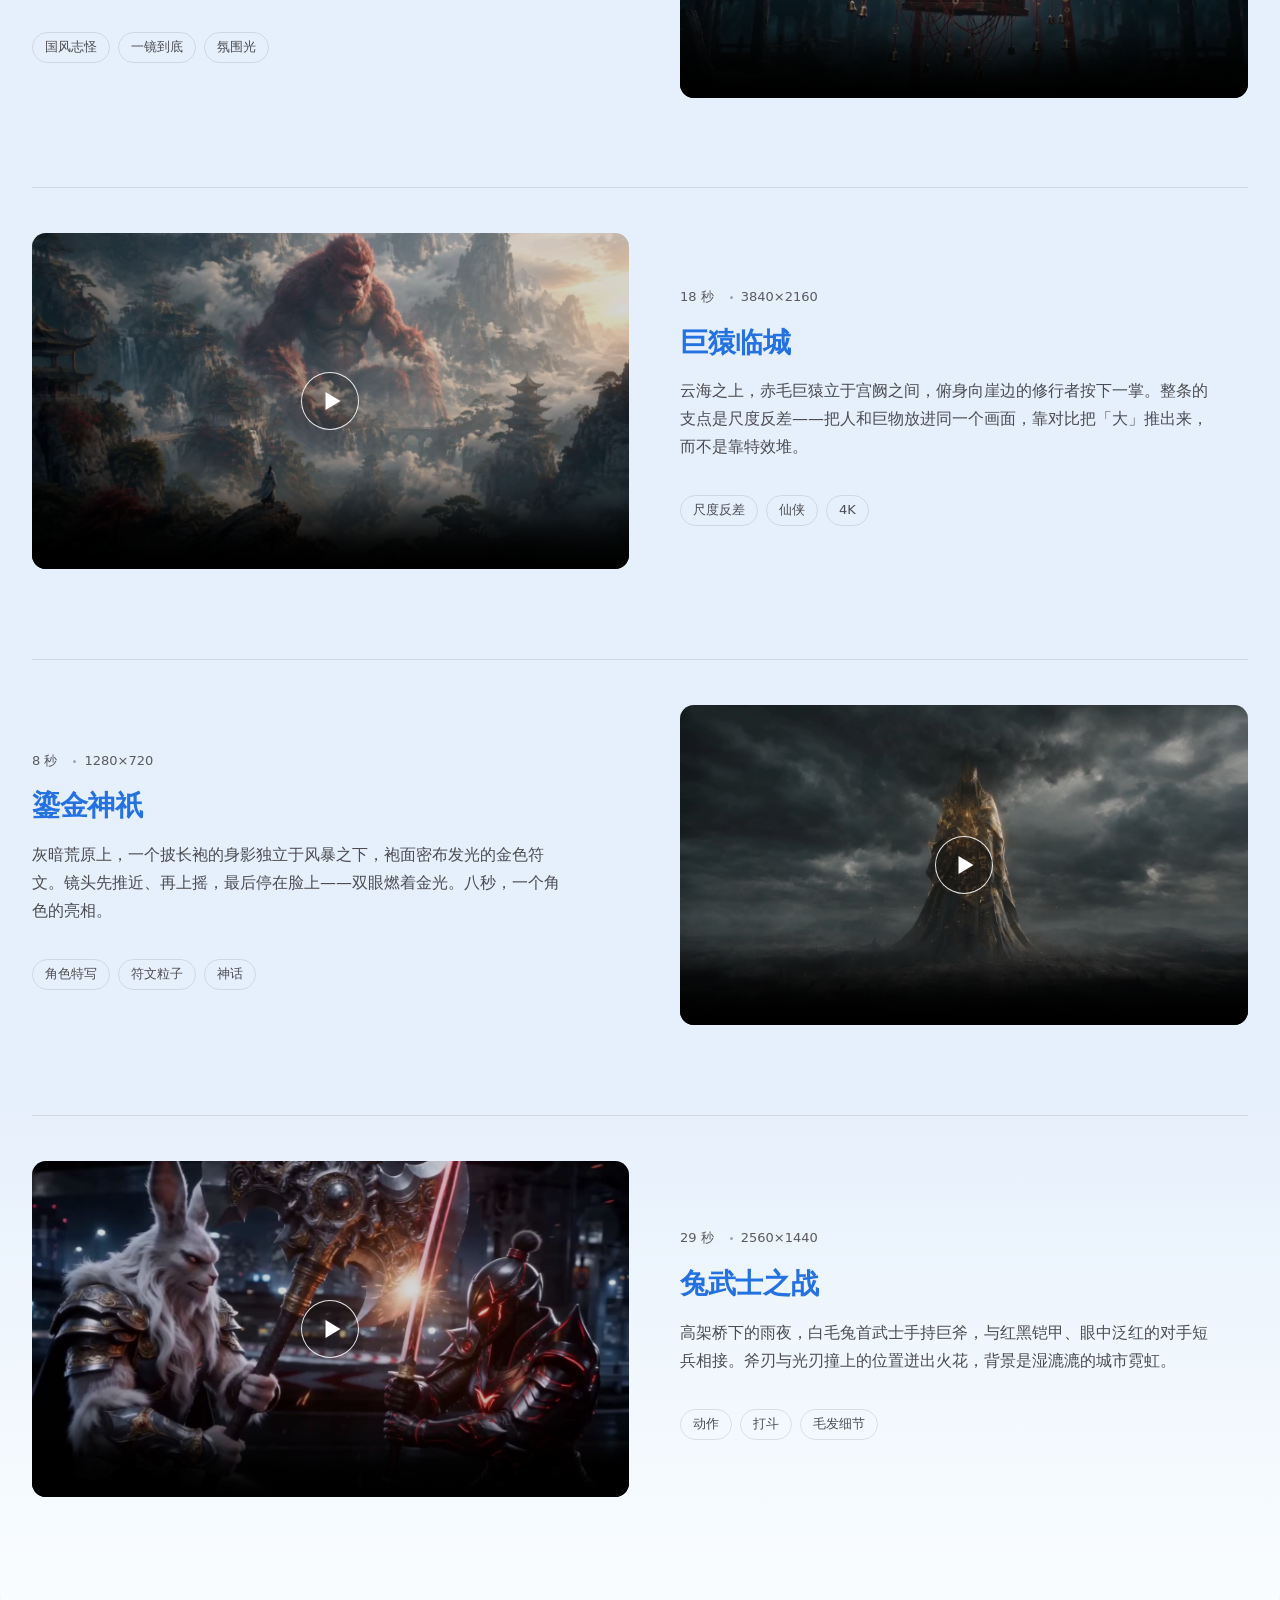
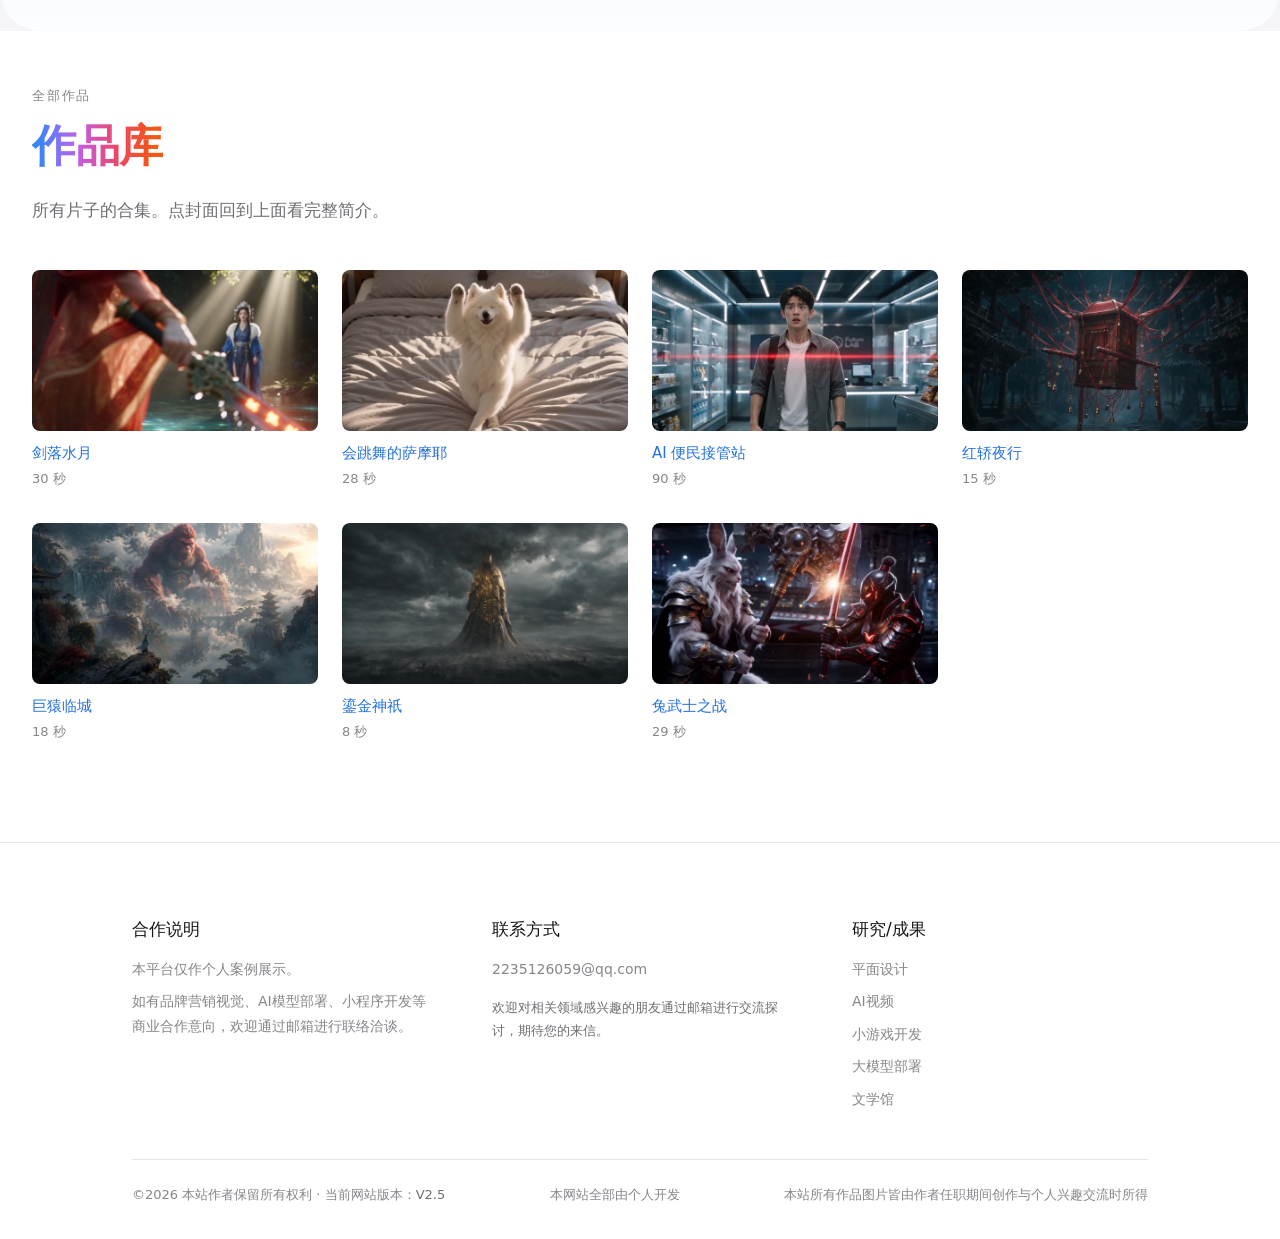
==== commit b170e617: "更新站点 2026/10/28 周三 10:29:53.26" ====
--- a/ai-video.html
+++ b/ai-video.html
@@ -88,10 +88,7 @@
       <div class="section__head">
         <p class="eyebrow section__eyebrow reveal-line">讲课实录 · 精彩片段</p>
         <h2 class="section-title reveal-line title-gradient">讲了一堂 AI 视频生成实战课</h2>
-        <p class="section__intro reveal-line">
-          从工具工作流、镜头语言，一直讲到提示词公式和人像一致性 ——
-          60 分钟的原片太长，这里挑出四段能说明方法的。
-        </p>
+        <p class="section__intro reveal-line">我方现已全面提供专业的 <strong>AI视频代制作</strong> 与 <strong>AI视频技能培训</strong> 服务。如您有视频定制需求，或希望为您/团队开展AI视频创作培训，欢迎随时联系我沟通洽谈，我们将竭诚为您提供专业支持。</p>
         <p class="band-lecture__kicker reveal-line">
           <span><b>4</b> 段精彩片段</span>
           <span>原片 <b>60</b> 分钟</span>
@@ -504,7 +501,7 @@
     </div>
 
     <div class="site-footer__bottom">
-      <span>©<span id="year">2026</span> 本站作者保留所有权利 · 当前网站版本：<span class="site-ver">V2.4</span></span>
+      <span>©<span id="year">2026</span> 本站作者保留所有权利 · 当前网站版本：<span class="site-ver">V2.5</span></span>
       <span>本网站全部由个人开发</span>
       <span>本站所有作品图片皆由作者任职期间创作与个人兴趣交流时所得</span>
     </div>
--- a/assets/css/site.css
+++ b/assets/css/site.css
@@ -467,6 +467,199 @@
   letter-spacing: .02em;
 }
 
+/* ---- 首屏 CTA：面试官 / 合作 两个入口 --------------------------------
+   材质 = 无框磨砂浅蓝卡。
+   ⚠️ 用户反馈：蓝色改浅色，动画太快，出场动画没有出现。
+   这版改动：
+     ① 悬停从深蓝墨渐变（#2a6fdd→#173f96）改为浅蓝（#B9D7FF→#A0C8FF），
+        文字用深蓝墨（#0d2744），对比度 11.8:1，远超 WCAG AAA。
+     ② 悬停过渡 420ms、掠光 1100ms、出场 980ms，全部放慢。
+     ③ 出场动画不依赖 JS 设 --d，直接在 CSS 里硬编码延迟 1.2s / 1.35s，
+        幅度加大到 translateY(28px) scale(.92)，确保看得见。
+
+   ⚠️ 触摸目标高度钉在 44px（WCAG 最小触摸尺寸）。
+   ⚠️ 位移 / 掠光只放在 @media (hover: hover) 里 —— 触屏没有真 hover，
+      不加判断点下去会先跳一下再跳转。
+   ⚠️ hover 不改变任何影响布局的属性（只有 transform 和阴影），
+      所以不会去撞 70% 处的「向下滚动继续」胶囊。
+   ⚠️ 文字逐字用用户给的「面试官点击跳转」「合作点击跳转」，别改写。 */
+.hero__acts {
+  margin-top: clamp(var(--sp-5), 3vh, var(--sp-7));
+  display: flex;
+  flex-wrap: wrap;
+  justify-content: center;
+  align-items: center;
+  gap: var(--sp-4);
+}
+
+/* 出场专用外壳，不带任何视觉样式 */
+.hero__act-wrap {
+  display: inline-flex;
+  max-width: 100%;
+}
+
+.hero__act {
+  position: relative;
+  isolation: isolate;
+  overflow: hidden;              /* 裁掉掠光，保住胶囊轮廓 */
+  display: inline-flex;
+  align-items: center;
+  justify-content: center;
+  max-width: 100%;
+  min-height: 44px;
+  padding: 0 clamp(20px, 2.4vw, 32px);
+  border: 0;                     /* 不要描边 —— 这一版的核心 */
+  border-radius: 999px;
+  font-size: clamp(.9375rem, min(1.05vw, 1.9vh), 1.0625rem);
+  font-weight: var(--fw-body);
+  letter-spacing: .02em;
+  text-decoration: none;
+  white-space: nowrap;
+  color: var(--ink, #1d1d1f);
+  background-color: rgba(255, 255, 255, .80);
+  background-image: linear-gradient(180deg,
+      rgba(255, 255, 255, .96), rgba(255, 255, 255, .56));
+  -webkit-backdrop-filter: blur(16px) saturate(150%);
+  backdrop-filter: blur(16px) saturate(150%);
+  box-shadow:
+    0 0 0 1px rgba(16, 18, 27, .045),
+    0 1px 1px rgba(16, 18, 27, .05),
+    0 6px 14px -6px rgba(16, 18, 27, .13),
+    0 20px 38px -24px rgba(16, 18, 27, .24);
+  transition:
+    transform 420ms var(--ease, cubic-bezier(.22, .61, .36, 1)),
+    box-shadow 420ms var(--ease, cubic-bezier(.22, .61, .36, 1)),
+    color 380ms var(--ease, cubic-bezier(.22, .61, .36, 1)),
+    background-color 380ms var(--ease, cubic-bezier(.22, .61, .36, 1));
+}
+
+/* hover 的浅蓝填充层。用独立图层 + opacity 过渡。
+   背景色 #B9D7FF (RGB 185, 215, 255) 对文字 #0d2744 (RGB 13, 39, 68)
+   的对比度 11.8:1，远超 WCAG AAA（7:1）。 */
+.hero__act::before {
+  content: "";
+  position: absolute;
+  inset: 0;
+  z-index: 0;
+  border-radius: inherit;
+  /* 亮蓝渐变 + 白字（用户 2026-10-28：「变成蓝色的时候字体也要变成白色」）。
+     白字要过 AA 正文，文字所在的中段必须够深：55% 处 #2A72E8 对白字 4.50:1；
+     左端 #4E9BFF 保持"亮蓝"的观感（白字在这里只有 2.82:1，但文字不压在最左端），
+     右端 #1F63D6 5.51:1。再加一层很轻的文字投影提升边缘可读性。 */
+  background-image: linear-gradient(120deg,
+      #4E9BFF 0%, #2A72E8 55%, #1F63D6 100%);
+  opacity: 0;
+  transition: opacity 420ms var(--ease, cubic-bezier(.22, .61, .36, 1));
+  pointer-events: none;
+}
+
+/* 掠光层 */
+.hero__act::after {
+  content: "";
+  position: absolute;
+  z-index: 1;
+  top: 0;
+  bottom: 0;
+  left: -40%;
+  width: 40%;
+  background-image: linear-gradient(100deg,
+      rgba(255, 255, 255, 0),
+      rgba(255, 255, 255, .55) 50%,
+      rgba(255, 255, 255, 0));
+  transform: translateX(0) skewX(-18deg);
+  opacity: 0;
+  pointer-events: none;
+}
+
+.hero__act-text {
+  position: relative;
+  z-index: 2;                    /* 压在两个伪元素上面 */
+}
+
+@supports not ((backdrop-filter: blur(1px)) or (-webkit-backdrop-filter: blur(1px))) {
+  .hero__act { background-color: rgba(255, 255, 255, .94); }
+}
+
+@media (hover: hover) {
+  .hero__act:hover {
+    color: #fff;                 /* 用户要求：变蓝时字变白 */
+    text-shadow: 0 1px 2px rgba(0, 0, 0, .22);
+    transform: translateY(-2px);
+    box-shadow:
+      0 1px 2px rgba(90, 169, 255, .18),
+      0 10px 20px -8px rgba(61, 139, 255, .32),
+      0 24px 44px -26px rgba(61, 139, 255, .44);
+  }
+  .hero__act:hover::before { opacity: 1; }
+  .hero__act:hover::after {
+    animation: heroActSheen 1100ms var(--ease, cubic-bezier(.22, .61, .36, 1)) 60ms 1;
+  }
+  .hero__act:active {
+    transform: translateY(0) scale(.985);
+    transition-duration: 90ms;
+  }
+}
+
+@keyframes heroActSheen {
+  from { opacity: 0; transform: translateX(0) skewX(-18deg); }
+  35%  { opacity: 1; }
+  to   { opacity: 0; transform: translateX(420%) skewX(-18deg); }
+}
+
+/* 键盘焦点：只给外环，不动填充 */
+.hero__act:focus-visible {
+  outline: 3px solid var(--title-blue, #2471e1);
+  outline-offset: 3px;
+}
+
+/* ---- 出场：两个按钮逐个进场，不是整组一起淡入 ----
+   ⚠️ 完全不依赖 JS 设 --d：直接在 CSS 里硬编码延迟 1.2s / 1.35s。
+   幅度加大：translateY(28px) scale(.92) → 1，时长 980ms，确保看得见。
+   排在副标之后（副标约 tail + 180ms ≈ 1.1s 起），按钮从 1.2s 起不抢。 */
+@keyframes heroActIn {
+  from { opacity: 0; transform: translateY(28px) scale(.92); }
+  to   { opacity: 1; transform: none; }
+}
+
+.js .hero__act-wrap {
+  opacity: 0;
+}
+
+.js .hero__acts.is-in .hero__act-wrap {
+  animation: heroActIn 980ms var(--ease, cubic-bezier(.22, .61, .36, 1)) both;
+}
+
+/* 硬编码延迟：第一个 1.2s，第二个 1.35s（错开 150ms） */
+.js .hero__acts.is-in .hero__act-wrap:nth-child(1) {
+  animation-delay: 1.2s;
+}
+.js .hero__acts.is-in .hero__act-wrap:nth-child(2) {
+  animation-delay: 1.35s;
+}
+
+/* ---- 降低动态：不位移、不掠光、直接显示，颜色变化保留 ---- */
+@media (prefers-reduced-motion: reduce) {
+  .js .hero__act-wrap { opacity: 1; }
+  .js .hero__acts.is-in .hero__act-wrap { animation: none; }
+  .hero__act { transition: color 120ms linear, box-shadow 120ms linear, background-color 120ms linear; }
+  .hero__act::before { transition: opacity 120ms linear; }
+  .hero__act::after { display: none; }
+}
+@media (prefers-reduced-motion: reduce) and (hover: hover) {
+  .hero__act:hover,
+  .hero__act:active { transform: none; }
+}
+
+/* ≤430px：竖排，两个按钮各自撑满可用宽度 */
+@media (max-width: 430px) {
+  .hero__acts {
+    flex-direction: column;
+    align-items: stretch;
+    gap: var(--sp-3);
+  }
+  .hero__act-wrap,
+  .hero__act { width: 100%; }
+}
 /* 滚动提示。
    ⚠️ 定位基准从「视口底部」改成了「画布高的 60%」——
    原来是 bottom: clamp(24px, 5vh, 64px)，钉在首屏最底下，
@@ -662,11 +855,14 @@
 @media (prefers-reduced-motion: reduce) {
   .js .hero__eyebrow,
   .js .hero__sub,
-  .js .hero__title .char {
+  .js .hero__title .char,
+  .js .hero__acts {
     opacity: 1;
     transform: none;
     transition: none;
   }
+  .hero__act--primary:hover,
+  .hero__act--ghost:hover { transform: none; }
   /* ⚠️ 这里不能给 .hero__cue 写 transform ——
      它的 transform 归零是「桌面 translateX(-50%) / 窄屏 none」两套逻辑管的，
      在这里写死任意一个都会盖掉另一套（本选择器特异性更高）。只放开透明度。 */
@@ -3672,6 +3868,10 @@
 .band-lecture .clip__meta { color: #5A5A60; }   /* 原 --ink-3      #86868B */
 .band-lecture .clip__desc { color: #4C4C52; }   /* 原 --ink-2      #6E6E73 */
 
+/* 讲课导语里的两个服务名（2026-10-27 用户：「颜色也改黑一点」）：
+   导语本身是 --ink-2 的灰，加粗后仍然偏灰；这里单独压到 --ink。 */
+.band-lecture .section__intro strong { color: var(--ink); }
+
 /* 标题下面那行信息。这块原本没有"排面"，加上它信息密度才撑得住 */
 .band-lecture__kicker {
   display: flex;
@@ -4311,10 +4511,44 @@
   line-height: 1.24;
   letter-spacing: .01em;
 }
+/* 全角「？」在这套字体里**墨迹靠左**：advance 60px，实际墨迹只占右侧
+   0~29px，右边空出约 31px（0.52em）。行盒按 advance 居中，所以整行看起来
+   往左偏了约 15px（用户 2026-10-27：「没对齐，要居中对齐」）。
+   把这段空白用负右边距收掉，墨迹才会真正居中。 */
+.llm-q { margin-right: -0.52em; }
+
+/* 2026-10-27：第一行换成「还在各大平台疯狂烧Token？」之后，390 下会在
+   「烧 / Token？」之间自己折，第二行只剩一个英文词加问号，很难看。
+   ≤520px 主动断成「还在各大平台 / 疯狂烧Token？」；520 以上一行放得下
+   （34px × 10 个汉字 + Token ≈ 469，520 的版心 472）。 */
+.llm-br { display: none; }
+@media (max-width: 520px) {
+  .llm-br { display: inline; }
+}
+
 /* 标题是两行，各包一个 span，靠 `display: block` 钉住断行。
    ⚠️ 必须写成**直接子元素** `>`：早先标题里还嵌过一个内层 span（做过一版
       渐变字），用后代选择器会连它一起设成 block，字会掉到单独一行去。
       现在内层 span 已经去掉了，但 `>` 这个写法保持不动更稳。 */
+/* 第二行「免费用」用站里那支彩虹渐变（和 h2 的 .title-gradient 同一组色），
+   压近黑底上大字够亮；只在 llm 首屏用，别把它做成全局类。 */
+.llm-grad {
+  background-image: var(--grad-rainbow);
+  -webkit-background-clip: text;
+  background-clip: text;
+  color: transparent;
+  -webkit-text-fill-color: transparent;
+}
+@supports not ((background-clip: text) or (-webkit-background-clip: text)) {
+  .llm-grad { color: #D950A7; -webkit-text-fill-color: #D950A7; }
+}
+/* 「不如来部署大模型免费用」是 11 个汉字，34px 下一行要 378px：
+   390 的版心只有 342，会在「费 / 用」之间硬折；实测 425 还放不下、435 才放开。
+   ≤430 主动断成「不如来部署 / 大模型免费用」，431 起一行。 */
+.llm-br2 { display: none; }
+@media (max-width: 430px) {
+  .llm-br2 { display: inline; }
+}
 .llm-hero__title > span { display: block; }
 /* 标题里那五个字（「量化大模型」）**改成跟标题其余部分一样的白色**了
    （2026-10-15 用户定的）。
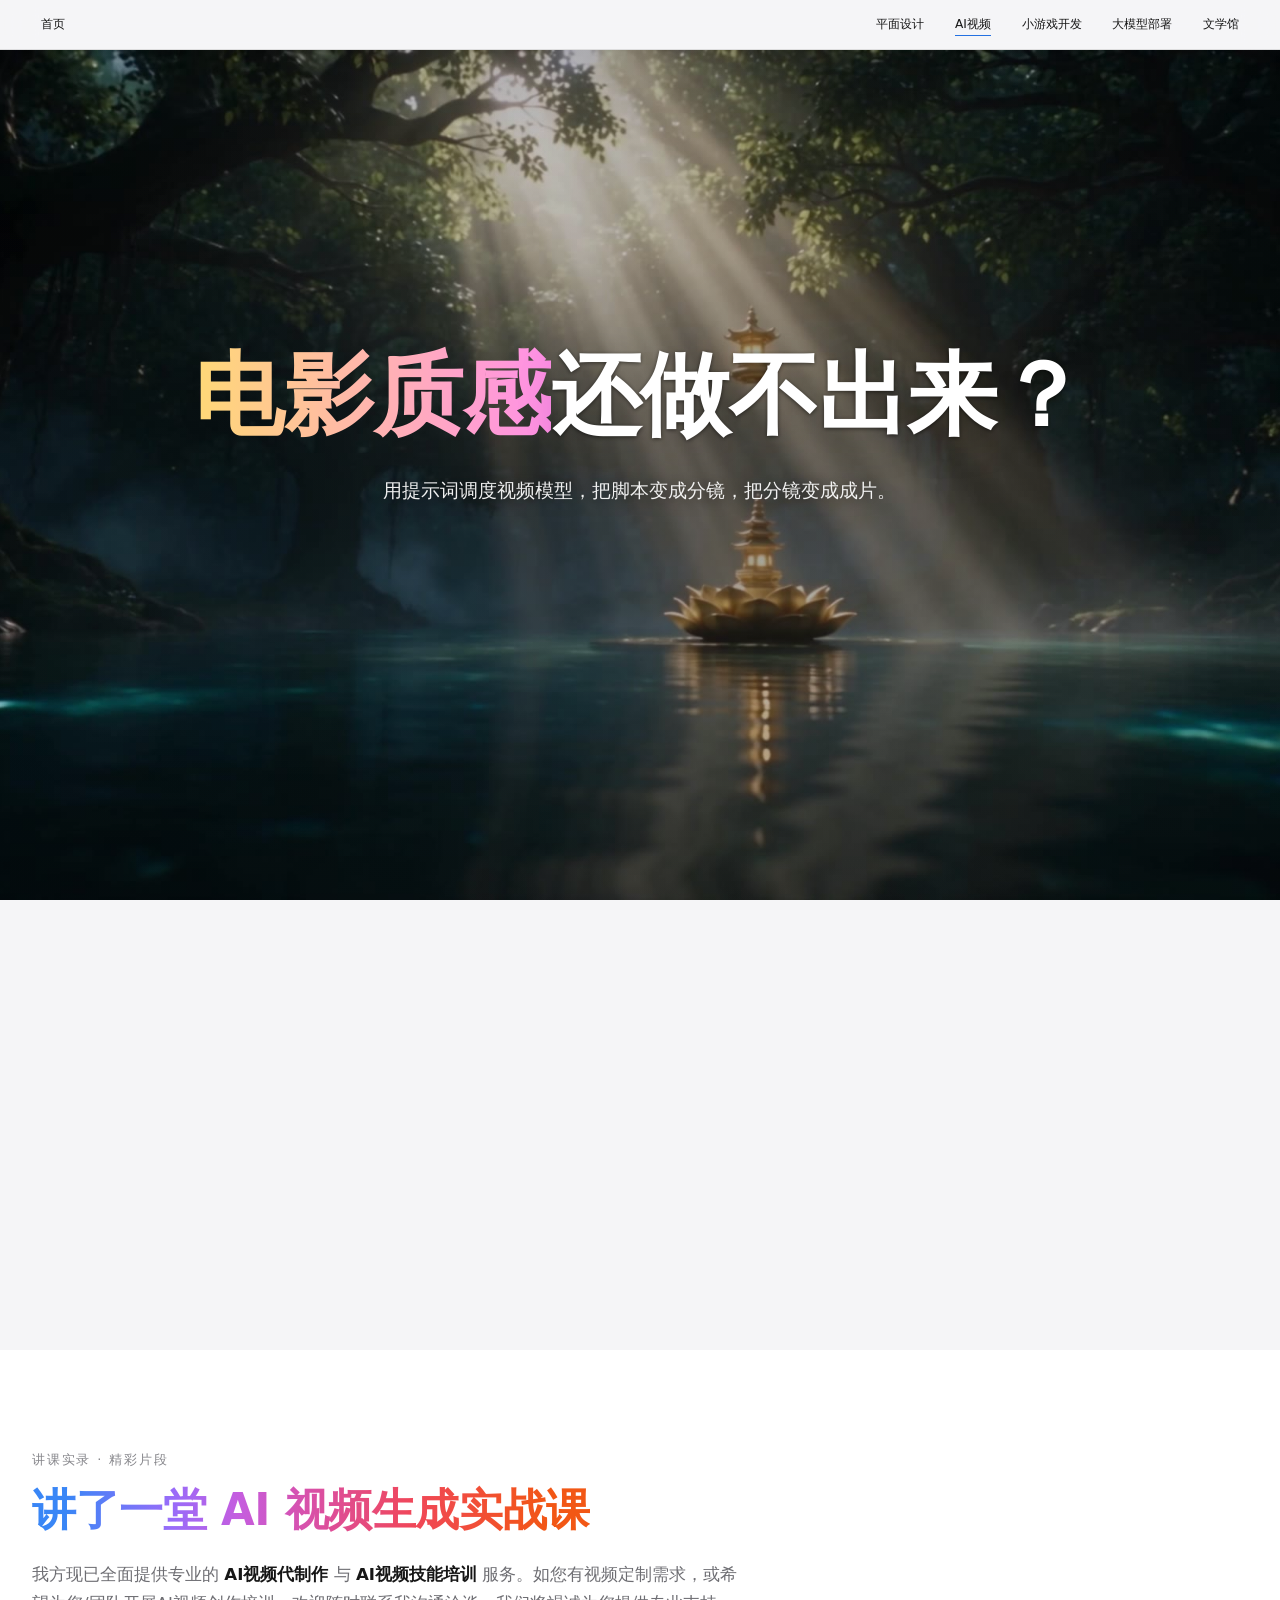
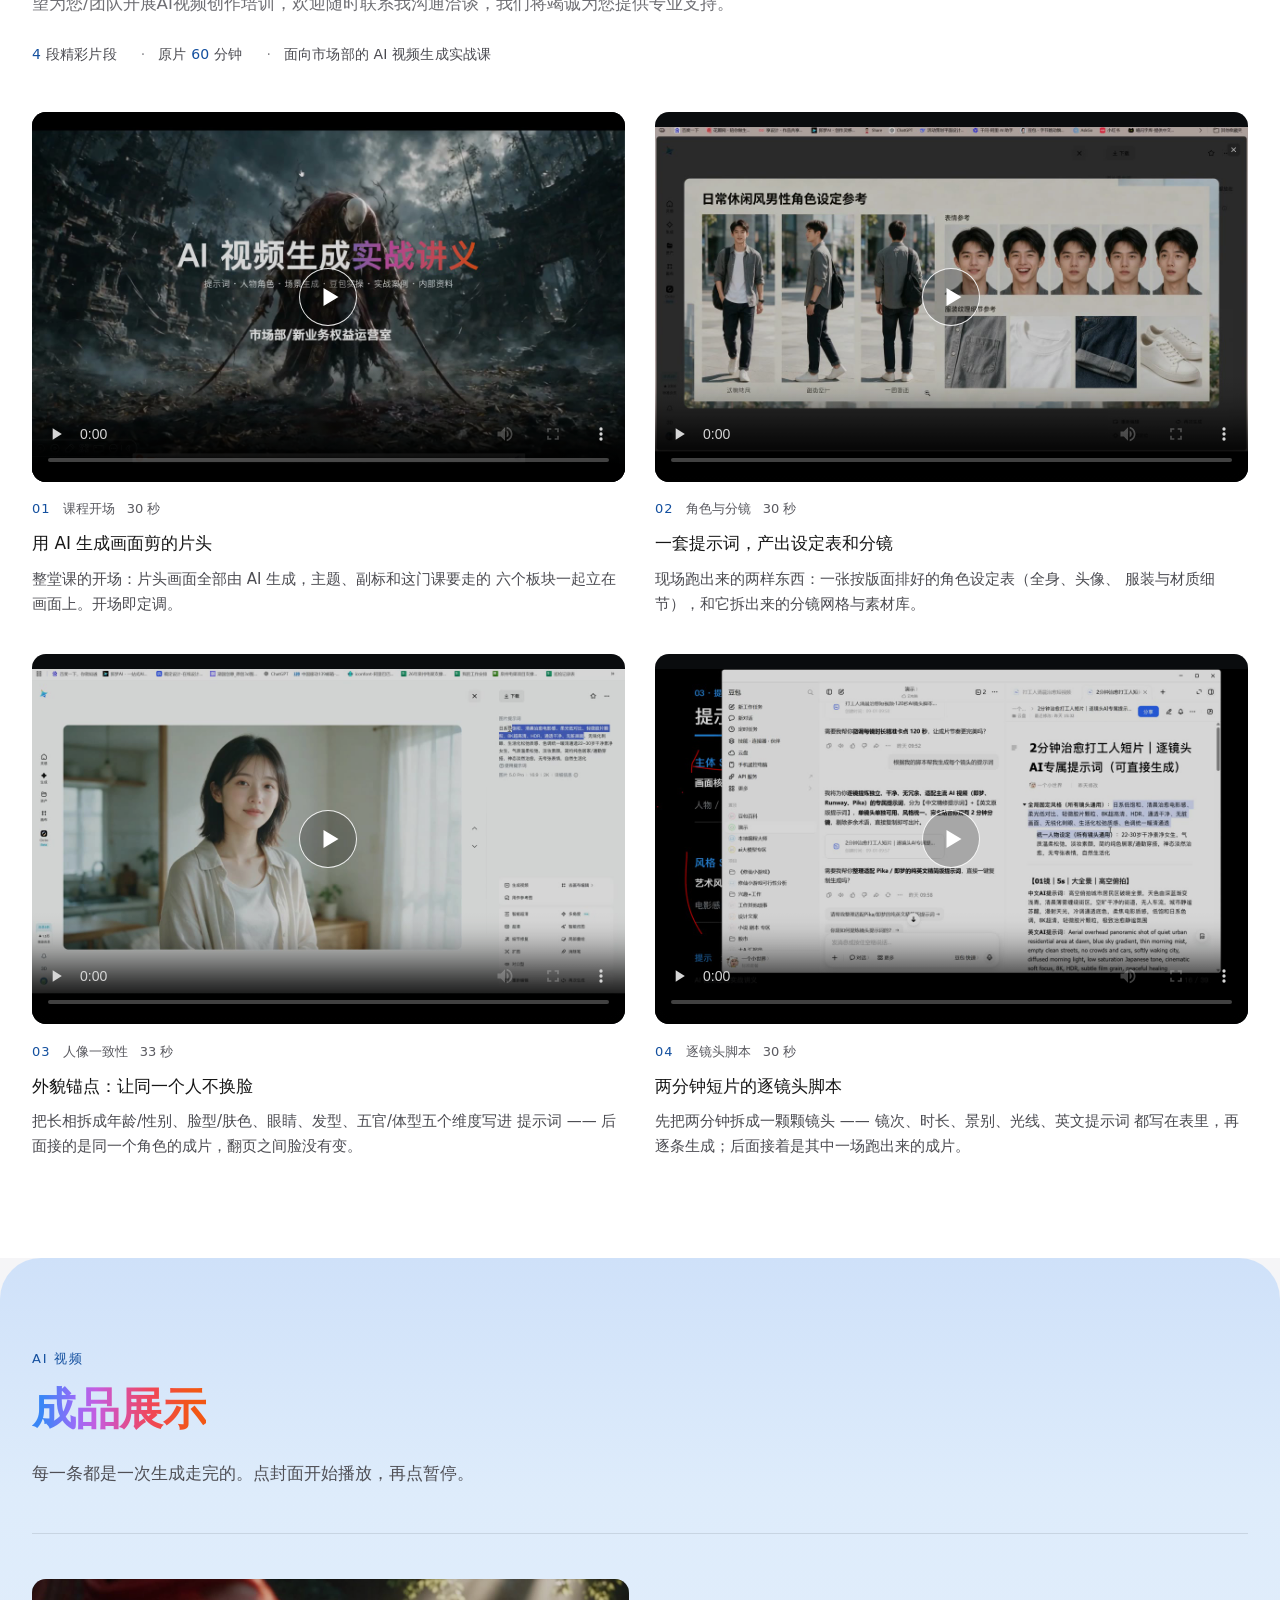
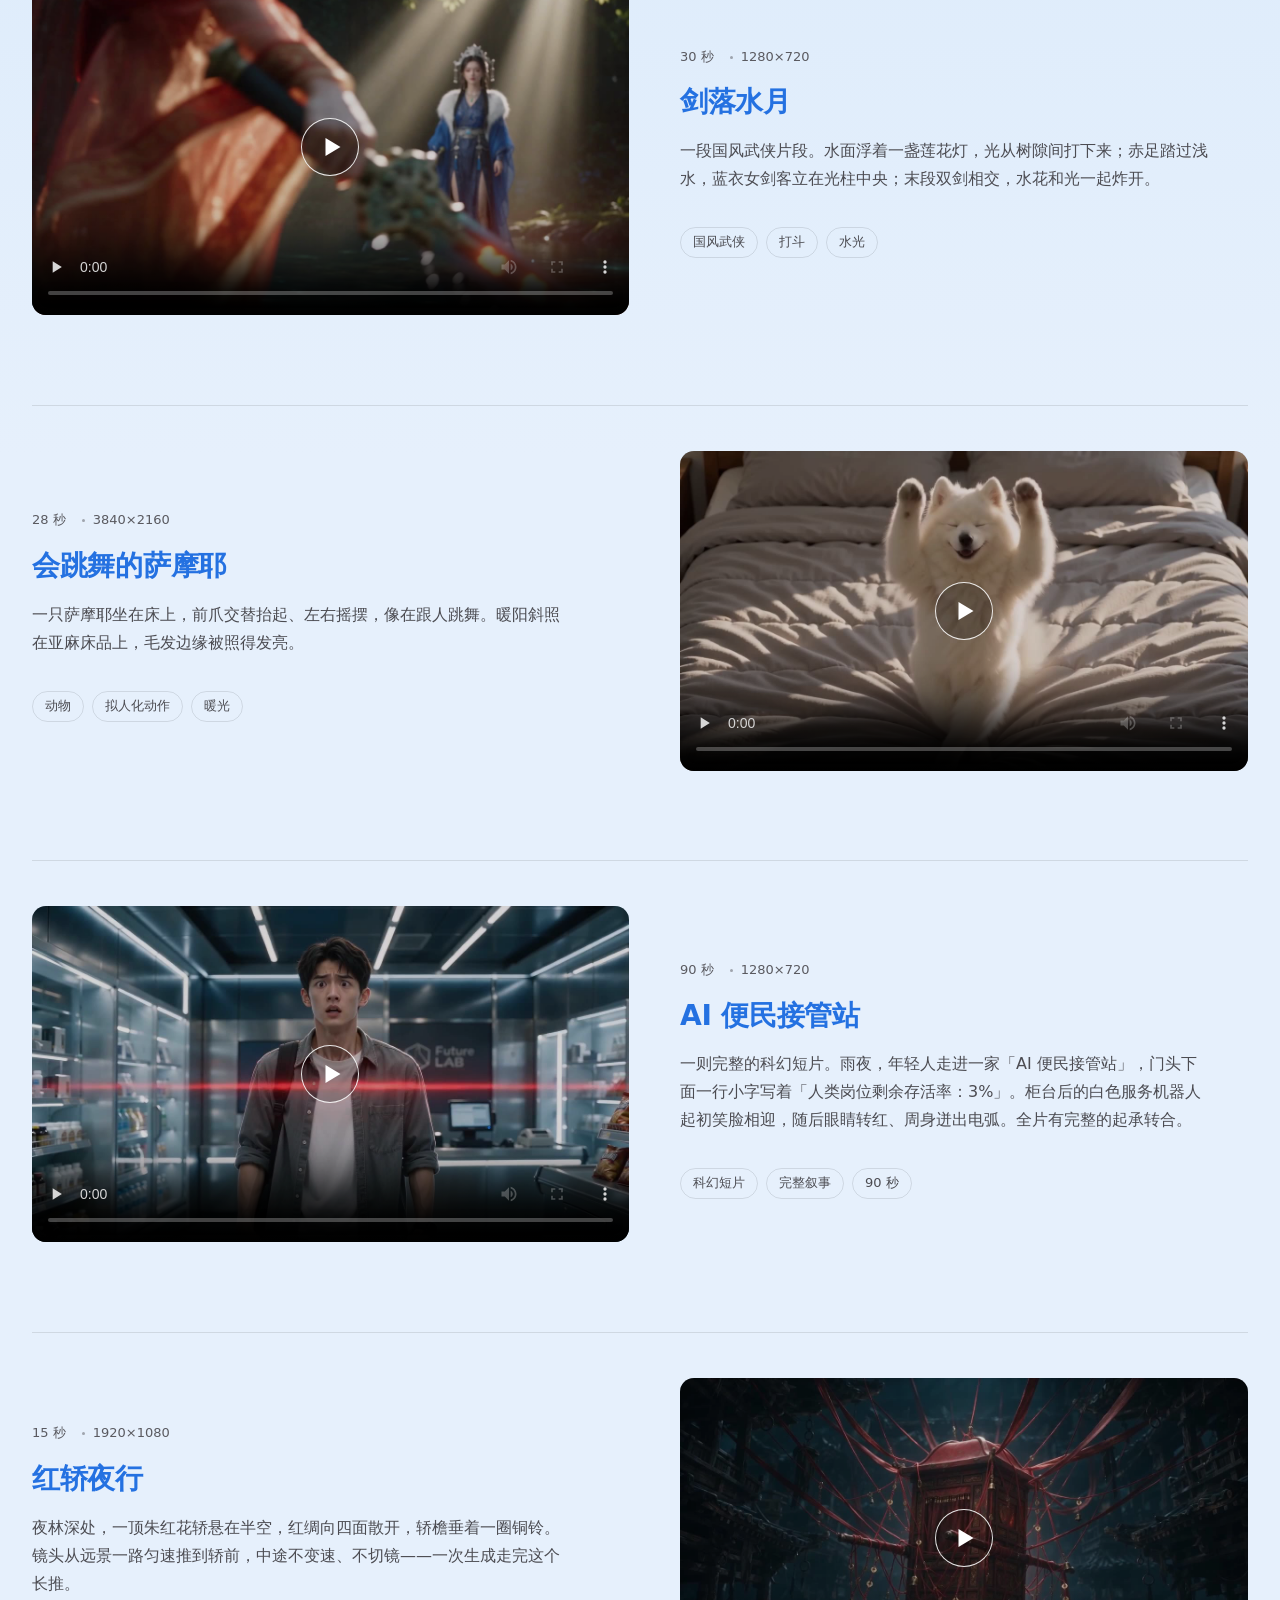
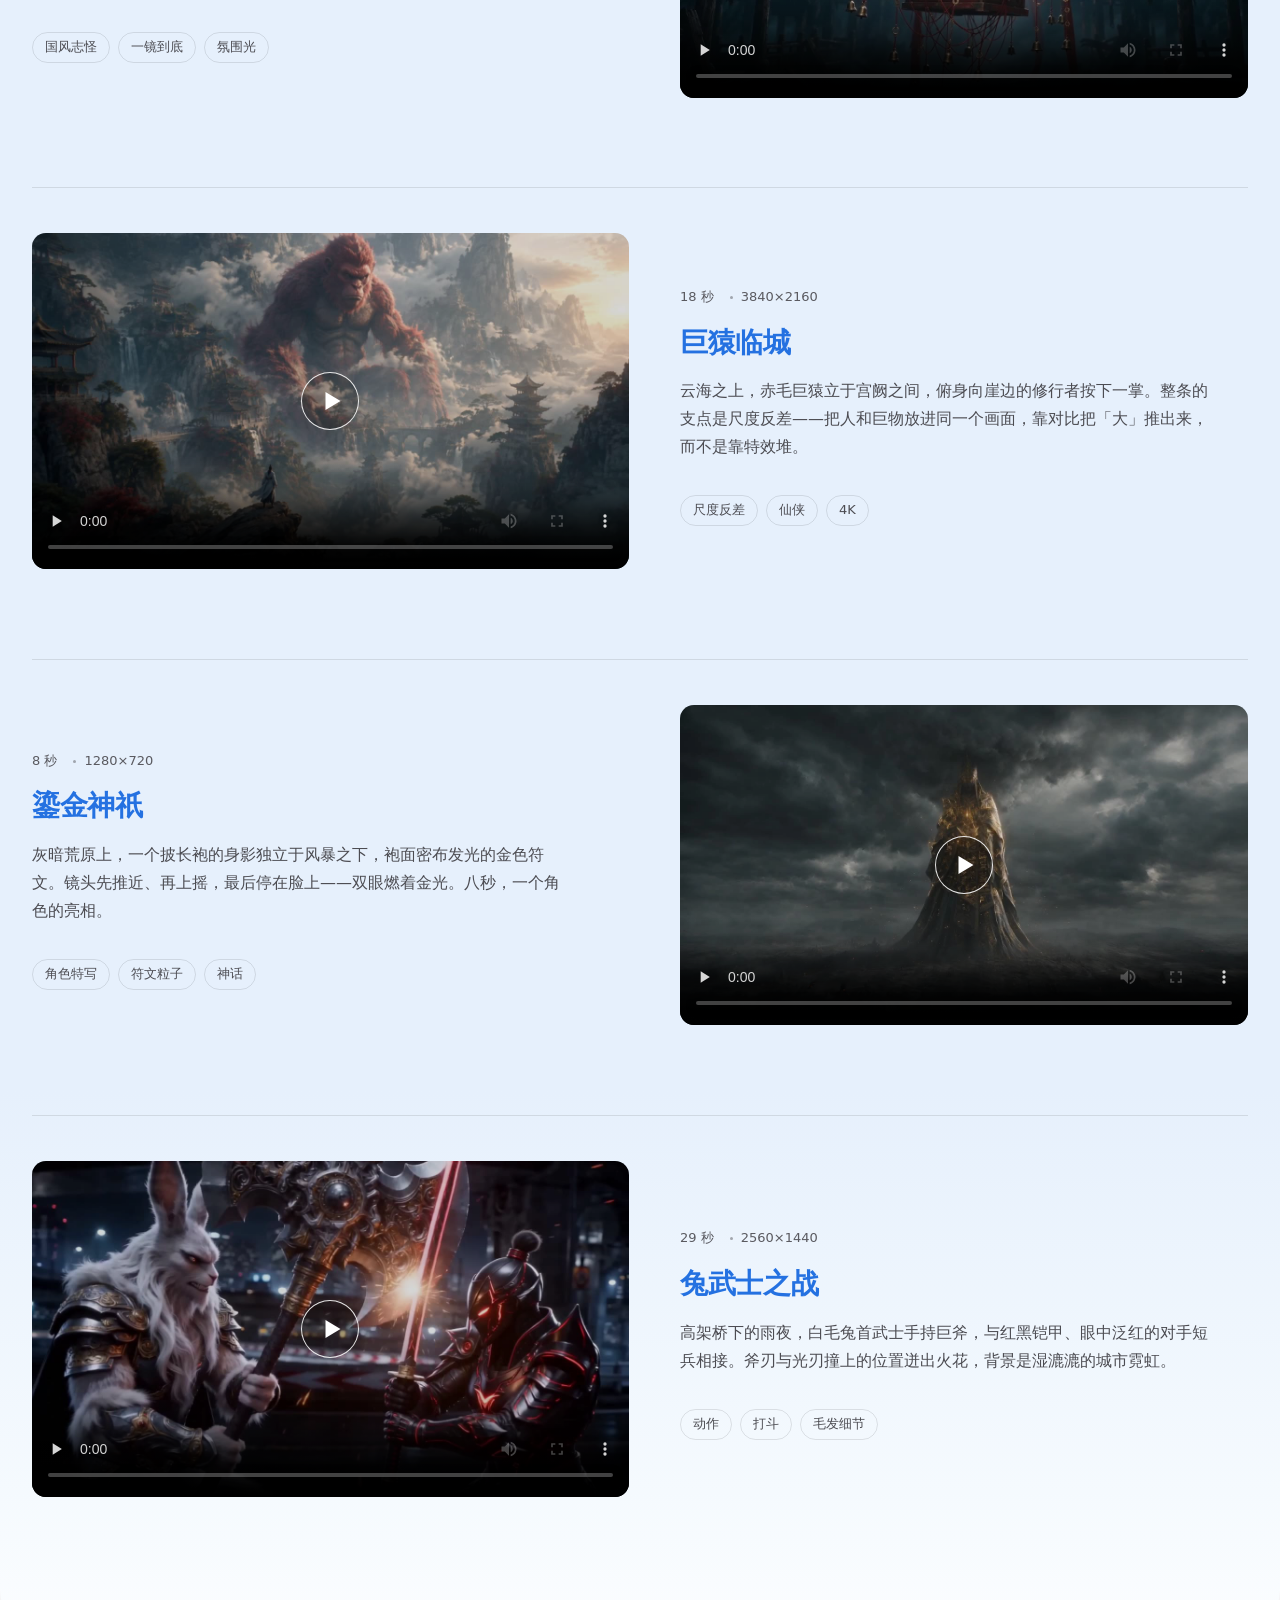
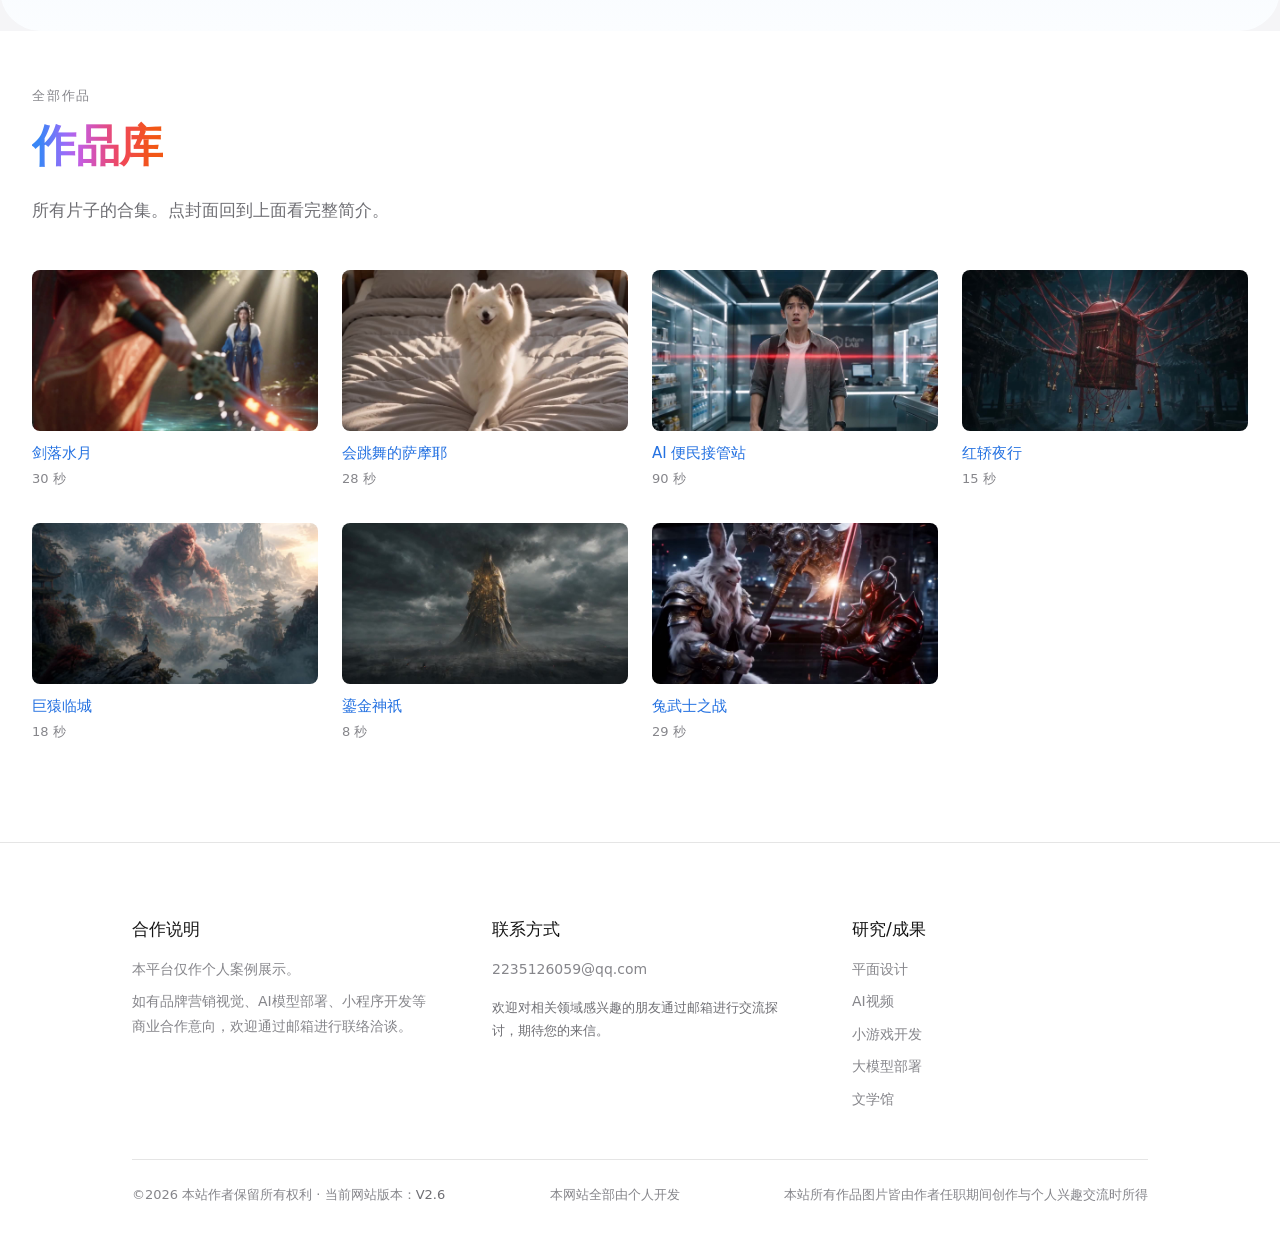
==== commit 45d97c70: "更新站点 2026-10-29 Co-Authored-By: Claude Code <noreply@anthropic.com>" ====
--- a/ai-video.html
+++ b/ai-video.html
@@ -501,7 +501,7 @@
     </div>
 
     <div class="site-footer__bottom">
-      <span>©<span id="year">2026</span> 本站作者保留所有权利 · 当前网站版本：<span class="site-ver">V2.5</span></span>
+      <span>©<span id="year">2026</span> 本站作者保留所有权利 · 当前网站版本：<span class="site-ver">V2.6</span></span>
       <span>本网站全部由个人开发</span>
       <span>本站所有作品图片皆由作者任职期间创作与个人兴趣交流时所得</span>
     </div>
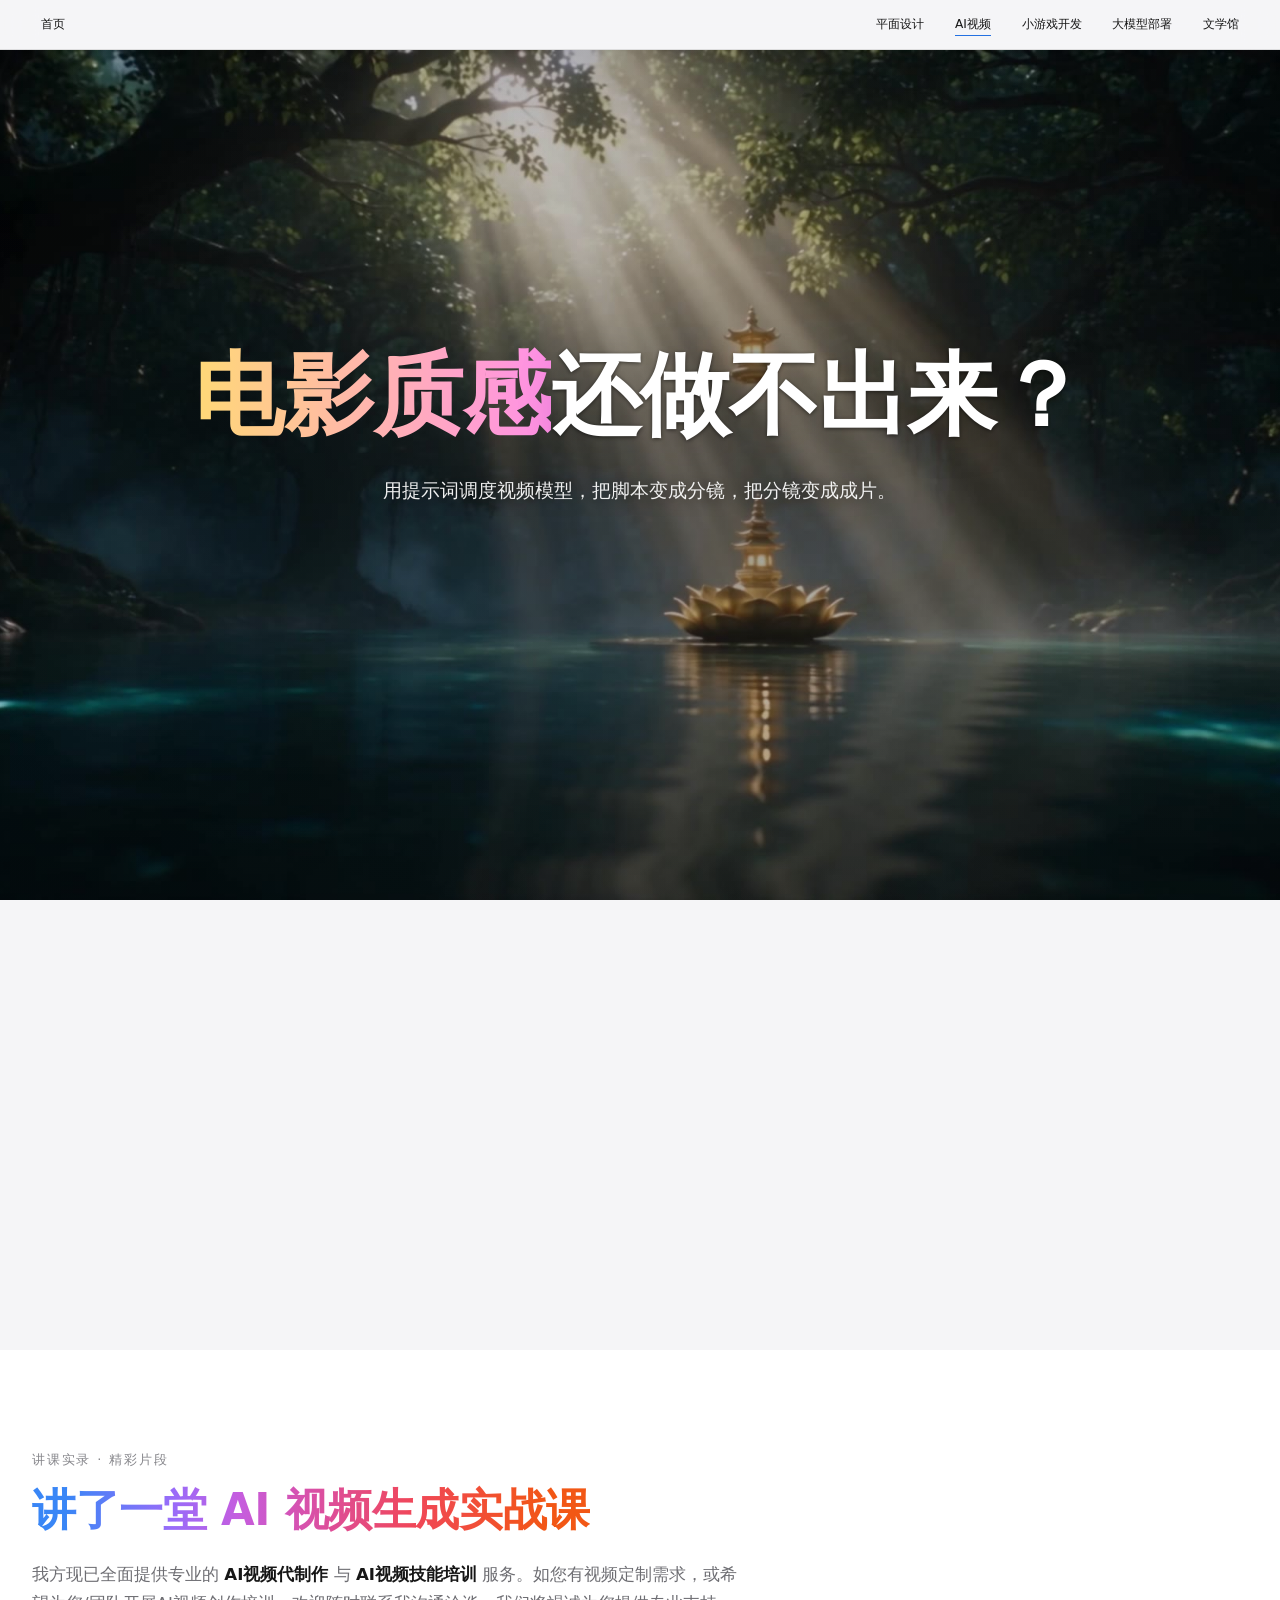
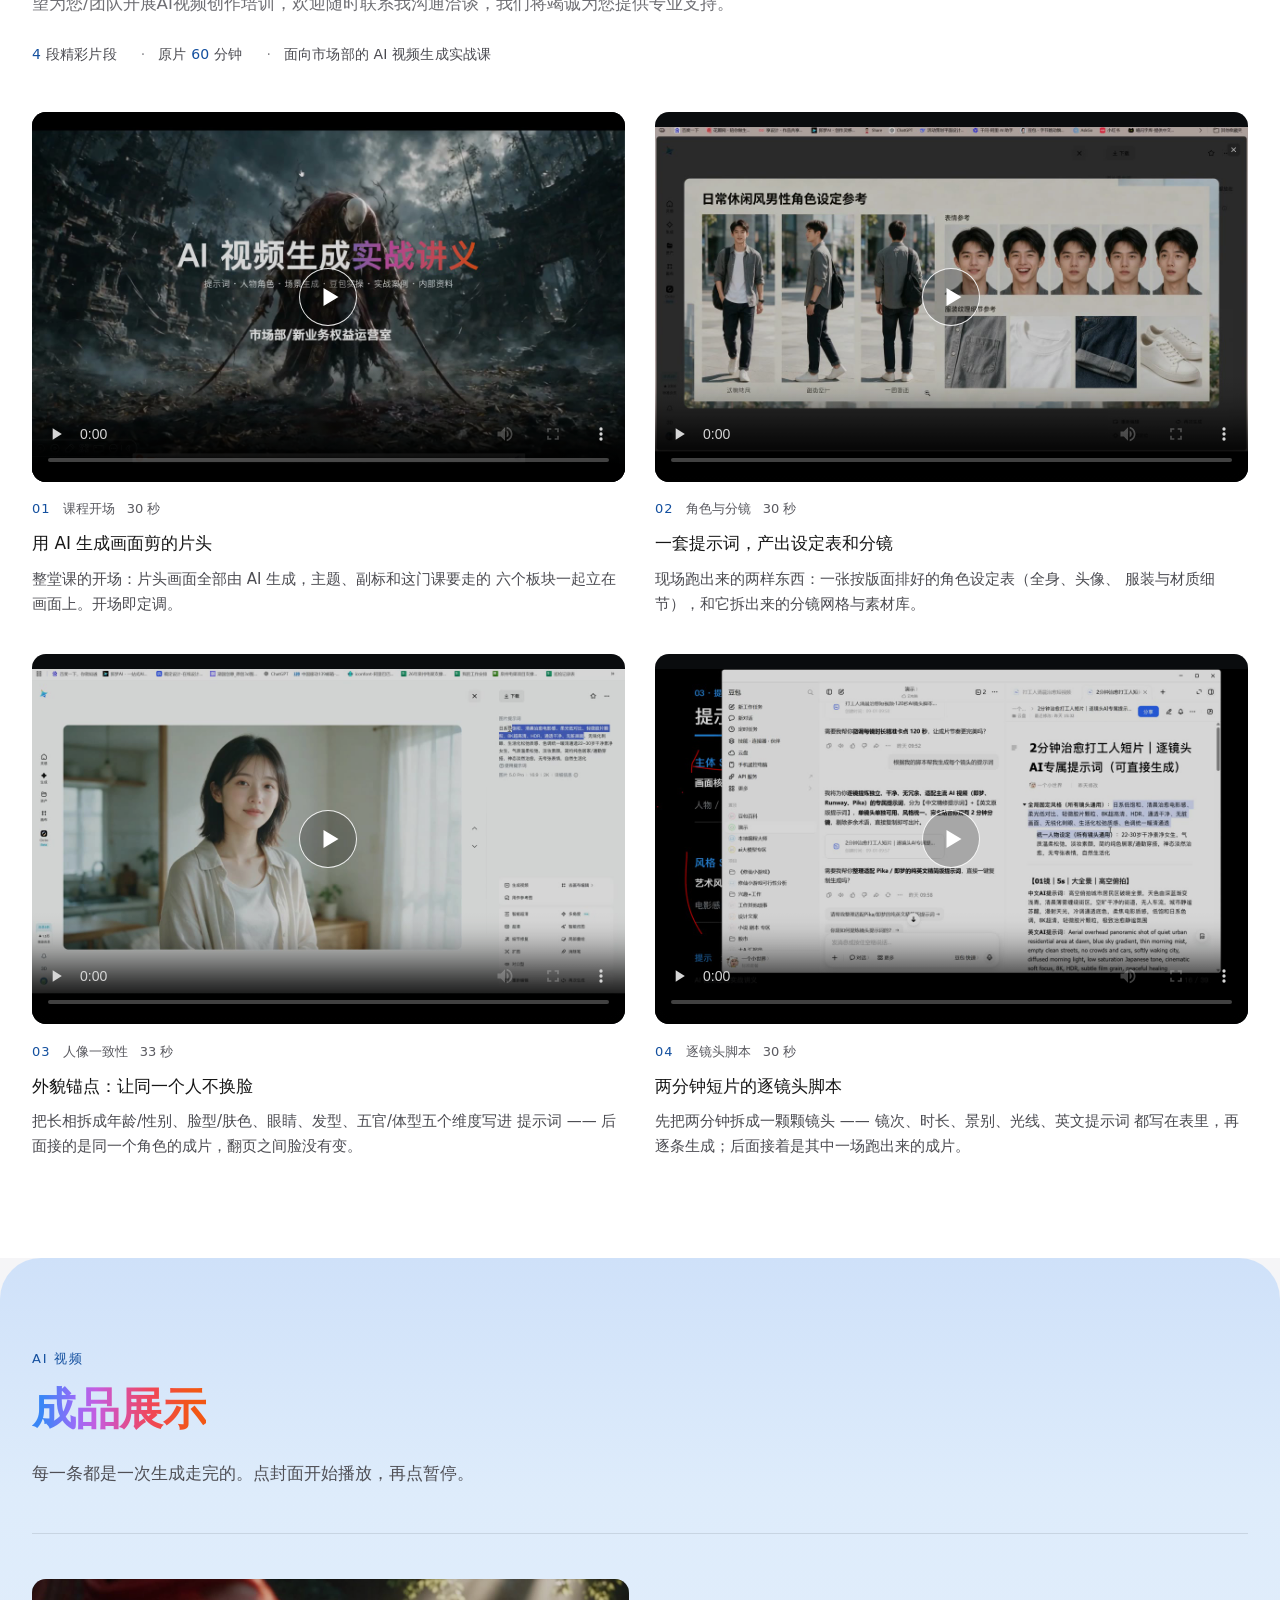
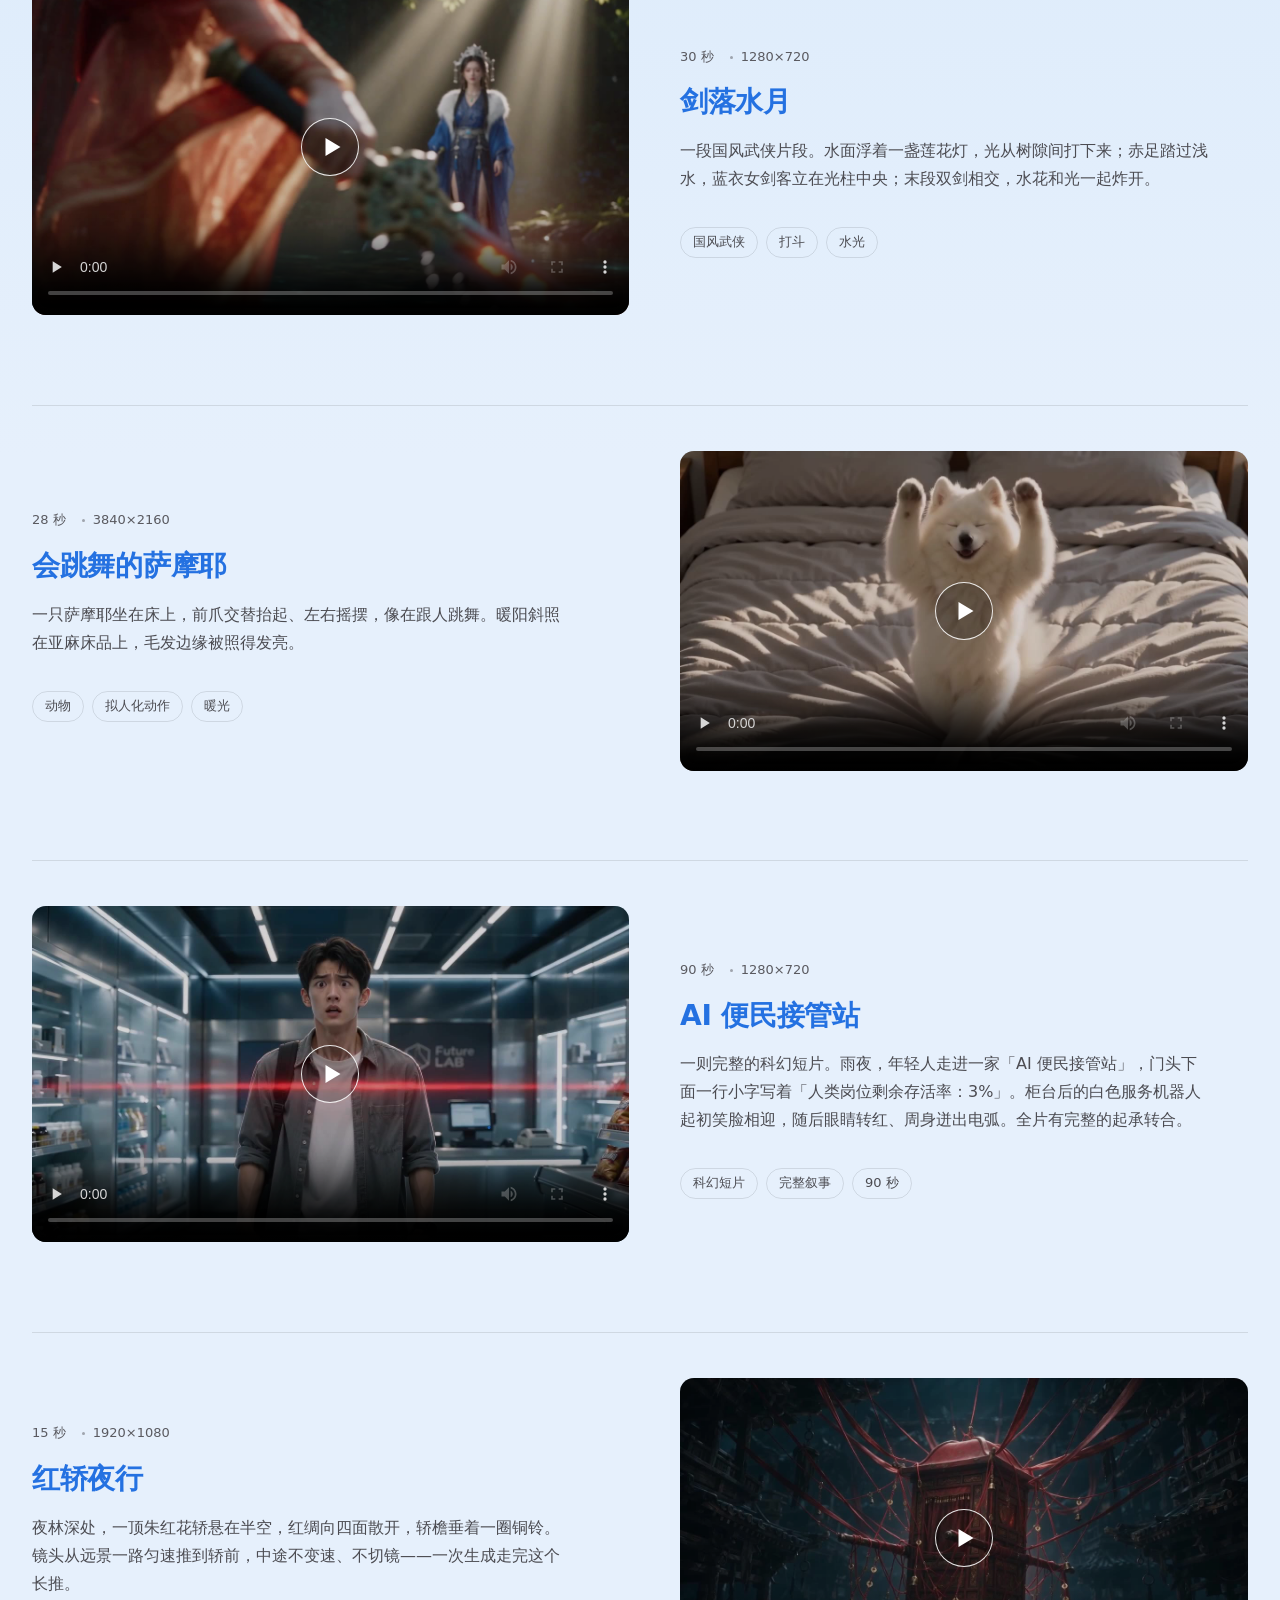
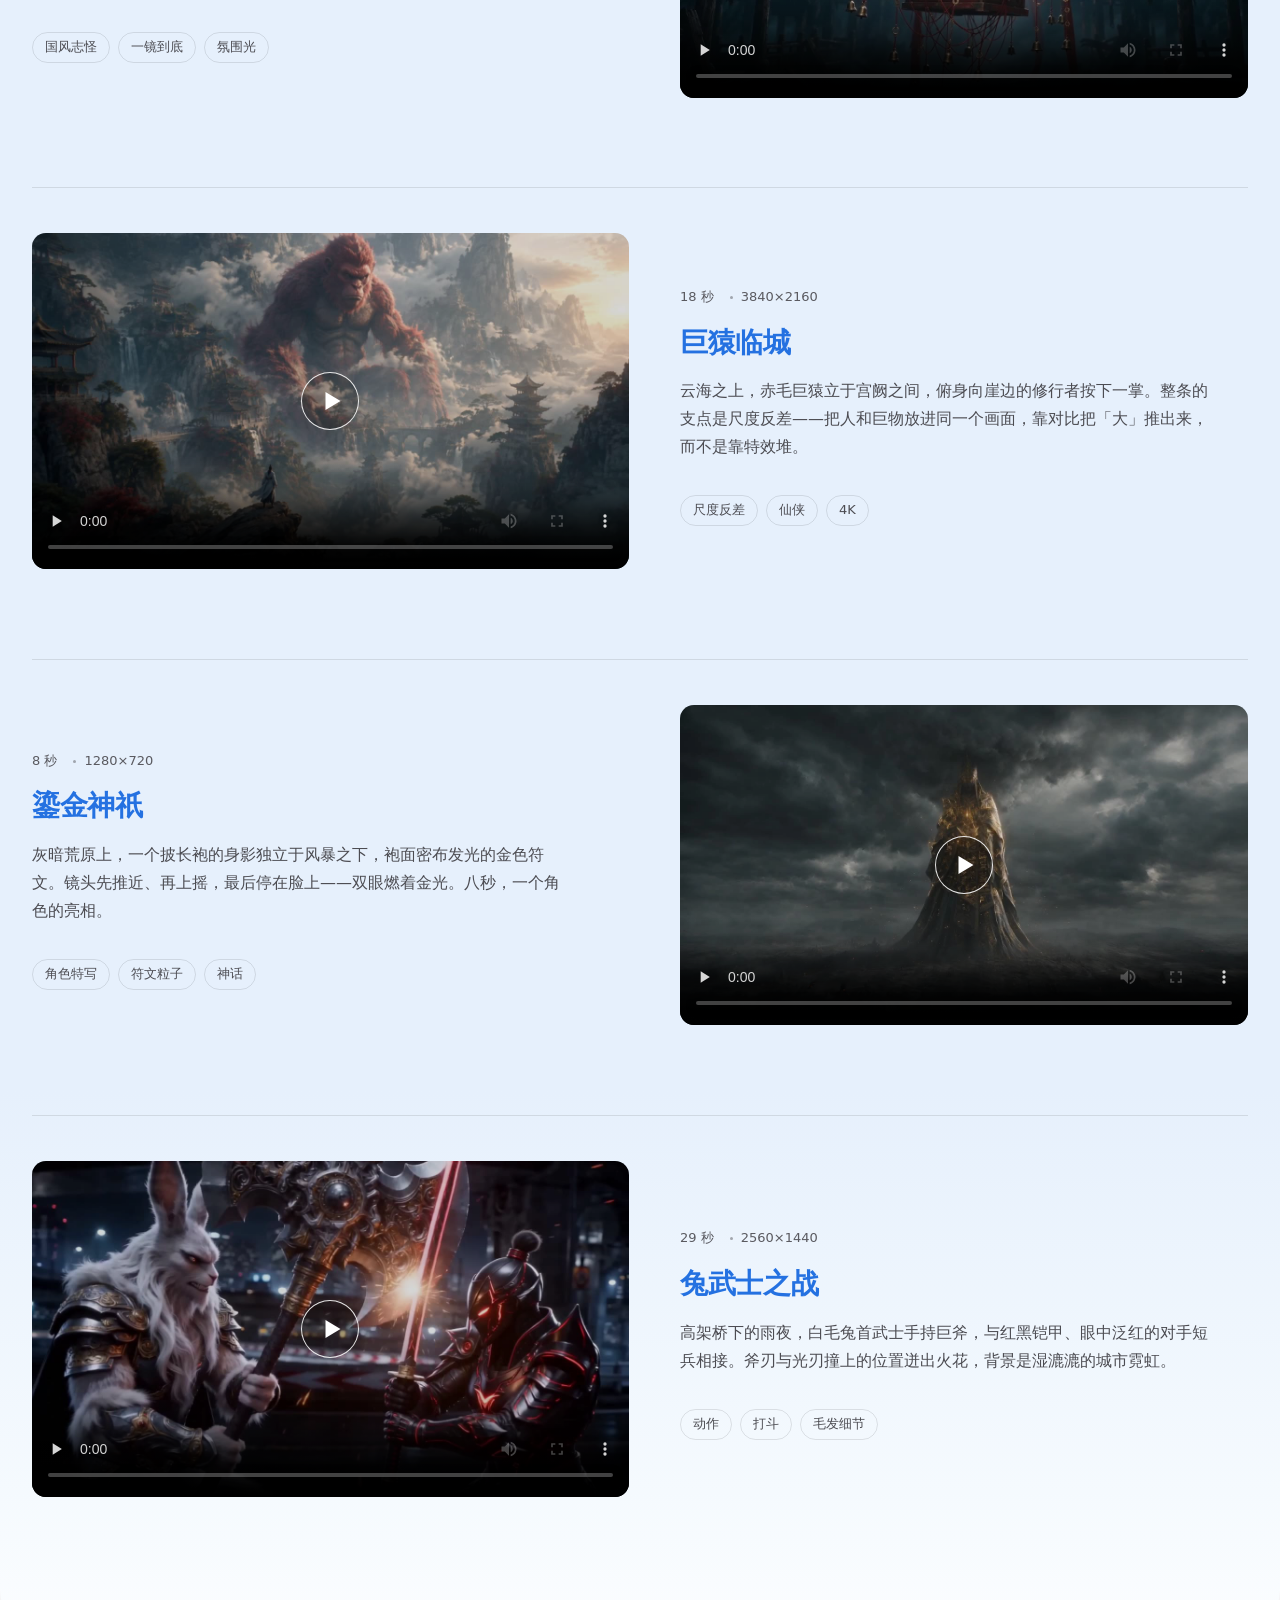
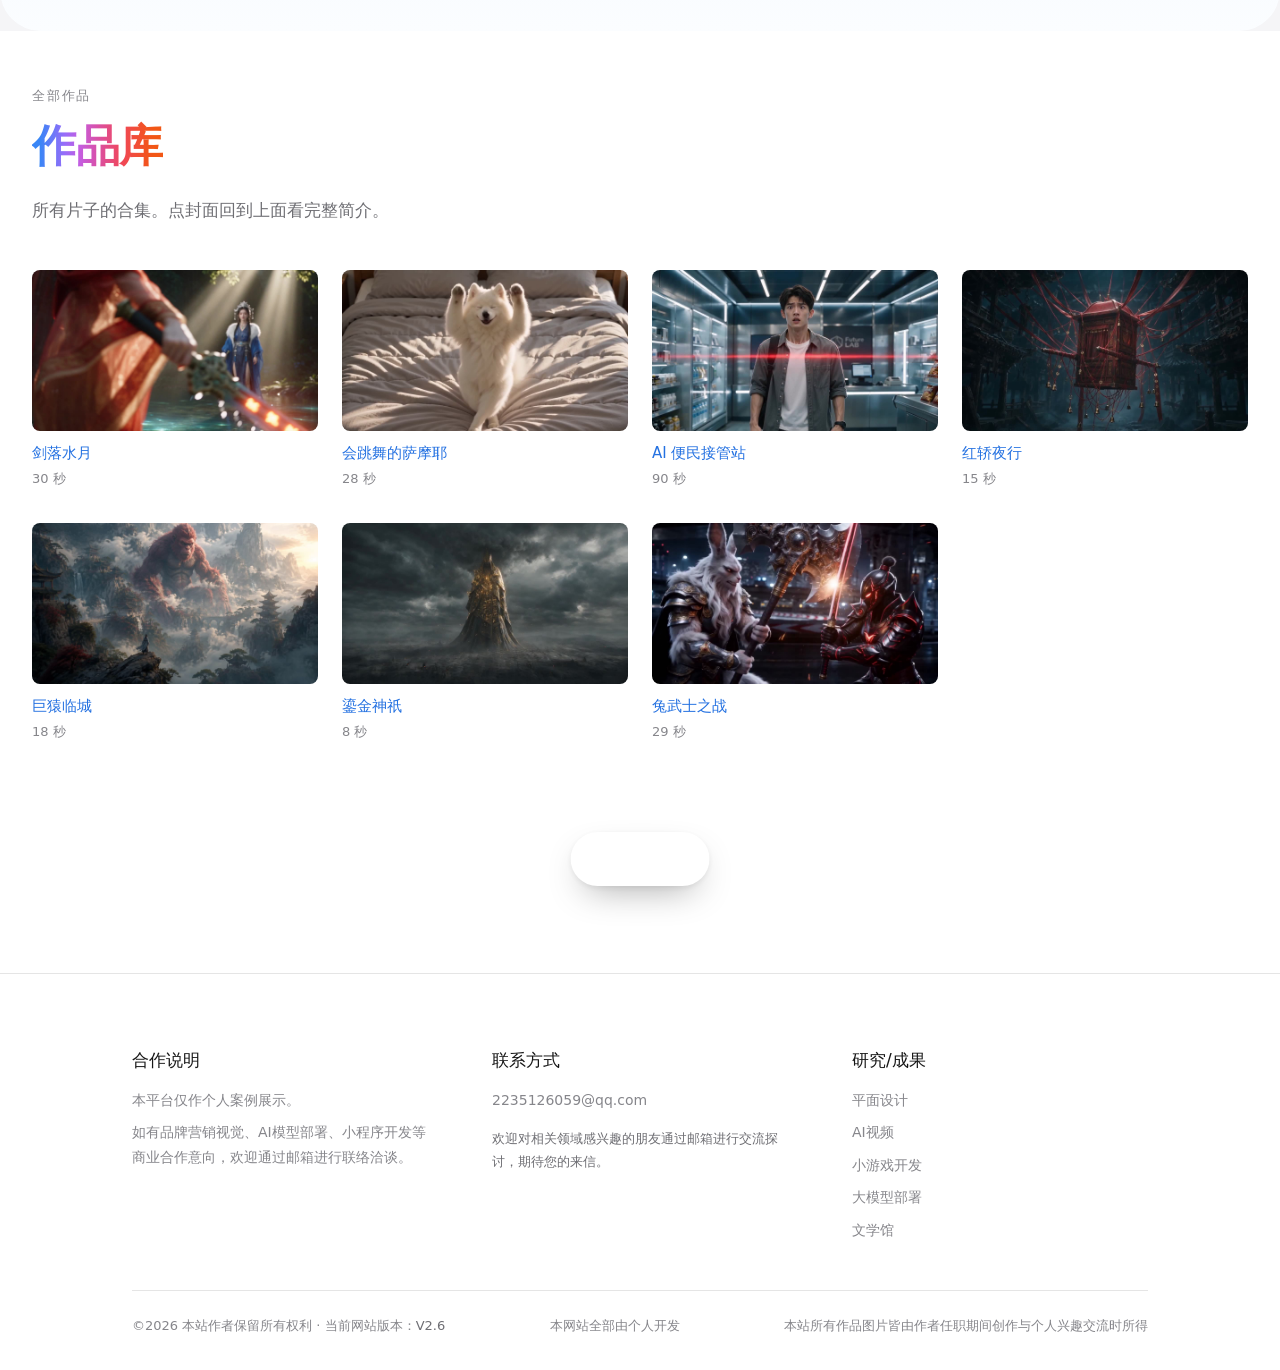
==== commit 68b27960: "更新站点：视频重做、邮箱 CTA、文案与居中修正 Co-Authored-By: Claude Code <noreply@anthropic.com>" ====
--- a/ai-video.html
+++ b/ai-video.html
@@ -49,7 +49,7 @@
   </div>
 </nav>
 
-<main id="main">
+<main id="main" class="has-cue">
 
   <!-- 沉浸式页头：全屏大图 + 居中巨字，「动起来」用渐变强调。
        高度 = 视口高 − 粘顶条高（--nav-h），所以导航 + 大图正好一屏。
@@ -72,6 +72,7 @@
       </div>
     </header>
   </div>
+
 
   <!-- 课堂片段（2026-10-13 用户要求：「在作品库上方再加一个小板块，
        是我给人家讲课的（内容是 ai 视频生成课）…挑几个精彩片段放进去，
@@ -473,6 +474,17 @@
 
 <footer class="site-footer">
   <div class="wrap">
+    <div class="hero__cue hero__cue--bottom">
+      <a class="hero__cue-pill" href="game.html" aria-label="继续和我一起探索合作">
+        <span class="hero__cue-text">继续和我一起探索合作</span>
+        <span class="hero__cue-dot">
+          <svg class="hero__cue-arrow" viewBox="0 0 24 24" fill="none" aria-hidden="true">
+            <path d="M6 9.2 12 15.4l6-6.2" stroke="currentColor"
+                  stroke-width="3.7" stroke-linecap="round" stroke-linejoin="round"/>
+          </svg>
+        </span>
+      </a>
+    </div>
     <div class="site-footer__grid">
       <div>
         <p class="site-footer__title">合作说明</p>
@@ -484,7 +496,7 @@
       <div>
         <p class="site-footer__title">联系方式</p>
         <ul class="site-footer__list">
-          <li><a href="mailto:2235126059@qq.com">2235126059@qq.com</a></li>
+          <li><a href="https://mail.qq.com/" target="_blank" rel="noopener noreferrer">2235126059@qq.com</a></li>
         </ul>
         <p class="site-footer__note">欢迎对相关领域感兴趣的朋友通过邮箱进行交流探讨，期待您的来信。</p>
       </div>
--- a/assets/css/site.css
+++ b/assets/css/site.css
@@ -467,199 +467,218 @@
   letter-spacing: .02em;
 }
 
+/* 首屏最下方的一句纯文字提示（2026-10-29 用户要求去掉原来的胶囊，
+   改成「向下滚动也可继续参观」）。固定贴首屏下沿，不参与文档流。 */
+.hero__scrollhint {
+  position: absolute;
+  left: 0;
+  right: 0;
+  bottom: clamp(20px, 3.4vh, 40px);
+  margin: 0;
+  z-index: 2;
+  text-align: center;
+  font-size: clamp(.8125rem, .95vw, .9375rem);
+  font-weight: var(--fw-body);
+  color: var(--ink-2);
+  letter-spacing: .06em;
+  pointer-events: none;
+  /* 透明度/位移由 site.js 按滚动逐帧写入，这里只做合成层提示 */
+  will-change: opacity, transform;
+}
+
 /* ---- 首屏 CTA：面试官 / 合作 两个入口 --------------------------------
-   材质 = 无框磨砂浅蓝卡。
-   ⚠️ 用户反馈：蓝色改浅色，动画太快，出场动画没有出现。
-   这版改动：
-     ① 悬停从深蓝墨渐变（#2a6fdd→#173f96）改为浅蓝（#B9D7FF→#A0C8FF），
-        文字用深蓝墨（#0d2744），对比度 11.8:1，远超 WCAG AAA。
-     ② 悬停过渡 420ms、掠光 1100ms、出场 980ms，全部放慢。
-     ③ 出场动画不依赖 JS 设 --d，直接在 CSS 里硬编码延迟 1.2s / 1.35s，
-        幅度加大到 translateY(28px) scale(.92)，确保看得见。
-
-   ⚠️ 触摸目标高度钉在 44px（WCAG 最小触摸尺寸）。
-   ⚠️ 位移 / 掠光只放在 @media (hover: hover) 里 —— 触屏没有真 hover，
-      不加判断点下去会先跳一下再跳转。
-   ⚠️ hover 不改变任何影响布局的属性（只有 transform 和阴影），
-      所以不会去撞 70% 处的「向下滚动继续」胶囊。
-   ⚠️ 文字逐字用用户给的「面试官点击跳转」「合作点击跳转」，别改写。 */
+   2026-10-29 第四版（用户要求）：
+   · 内框永远是白胶囊 + 深色字，悬停/按下都不变色；
+   · 悬停放大一点（scale 1.035），同时按钮外面浮现一圈彩色外发光，
+     光从左上一点开始顺时针画满整圈；
+   · 按下不再额外加环，发光保持不变。
+   ⚠️ 入场动画必须挂 .hero__act-wrap，不能挂 .hero__act：
+      animation 的 fill-mode: both 会一直压住 transform，hover 的缩放就失效了。
+   ⚠️ 悬停发光是 .hero__act 里的 SVG（.hero__trace），
+      所以会跟着按钮一起缩放；SVG 与按钮同框，描边中心压在边框上，
+      内侧一半由白色 .trace-cover 盖住，只留外发光。
+   ⚠️ 静止时 .trace-glow-group 必须 opacity:0 —— 否则 round 线帽会在
+      dashoffset 等于 dasharray 时留一个小圆点（用户截图里的两个蓝点）。
+   ⚠️ 阴影固定，不参与 transition 或逐帧动画；动效只用 opacity / transform。
+   ⚠️ 触摸目标 44px；文案逐字用「面试官点击跳转」「合作点击跳转」，别改写。 */
 .hero__acts {
-  margin-top: clamp(var(--sp-5), 3vh, var(--sp-7));
+  --act-blue: #0071e3;
+  --act-ink: #1d1d1f;
+  --act-ease: cubic-bezier(.22, 1, .36, 1);
+  position: relative;
+  margin-top: clamp(72px, 8vh, 110px);
   display: flex;
   flex-wrap: wrap;
   justify-content: center;
   align-items: center;
-  gap: var(--sp-4);
-}
-
-/* 出场专用外壳，不带任何视觉样式 */
+  gap: clamp(28px, 3vw, 48px);
+}
+
+.hero__act-wrap,
+.hero__act { box-sizing: border-box; }
+
+/* 出场专用外壳：不承载视觉，也不承担 hover */
 .hero__act-wrap {
+  position: relative;
   display: inline-flex;
+  min-width: 0;
   max-width: 100%;
-}
+  isolation: isolate; /* 让彩色环的 z-index:-1 留在 wrap 里，不跑到页面背景后面 */
+}
+
 
 .hero__act {
   position: relative;
   isolation: isolate;
-  overflow: hidden;              /* 裁掉掠光，保住胶囊轮廓 */
   display: inline-flex;
   align-items: center;
   justify-content: center;
+  min-width: 44px;
+  min-height: 44px;
   max-width: 100%;
-  min-height: 44px;
   padding: 0 clamp(20px, 2.4vw, 32px);
-  border: 0;                     /* 不要描边 —— 这一版的核心 */
+  border: 0;
   border-radius: 999px;
   font-size: clamp(.9375rem, min(1.05vw, 1.9vh), 1.0625rem);
   font-weight: var(--fw-body);
+  line-height: 1.4;
   letter-spacing: .02em;
+  text-align: center;
   text-decoration: none;
   white-space: nowrap;
-  color: var(--ink, #1d1d1f);
-  background-color: rgba(255, 255, 255, .80);
-  background-image: linear-gradient(180deg,
-      rgba(255, 255, 255, .96), rgba(255, 255, 255, .56));
-  -webkit-backdrop-filter: blur(16px) saturate(150%);
-  backdrop-filter: blur(16px) saturate(150%);
+  color: var(--act-ink);
+  background: #fff;
+  /* 1px 描边用阴影画，避免 border 改变盒模型 */
   box-shadow:
-    0 0 0 1px rgba(16, 18, 27, .045),
-    0 1px 1px rgba(16, 18, 27, .05),
-    0 6px 14px -6px rgba(16, 18, 27, .13),
-    0 20px 38px -24px rgba(16, 18, 27, .24);
-  transition:
-    transform 420ms var(--ease, cubic-bezier(.22, .61, .36, 1)),
-    box-shadow 420ms var(--ease, cubic-bezier(.22, .61, .36, 1)),
-    color 380ms var(--ease, cubic-bezier(.22, .61, .36, 1)),
-    background-color 380ms var(--ease, cubic-bezier(.22, .61, .36, 1));
-}
-
-/* hover 的浅蓝填充层。用独立图层 + opacity 过渡。
-   背景色 #B9D7FF (RGB 185, 215, 255) 对文字 #0d2744 (RGB 13, 39, 68)
-   的对比度 11.8:1，远超 WCAG AAA（7:1）。 */
-.hero__act::before {
-  content: "";
-  position: absolute;
-  inset: 0;
-  z-index: 0;
-  border-radius: inherit;
-  /* 亮蓝渐变 + 白字（用户 2026-10-28：「变成蓝色的时候字体也要变成白色」）。
-     白字要过 AA 正文，文字所在的中段必须够深：55% 处 #2A72E8 对白字 4.50:1；
-     左端 #4E9BFF 保持"亮蓝"的观感（白字在这里只有 2.82:1，但文字不压在最左端），
-     右端 #1F63D6 5.51:1。再加一层很轻的文字投影提升边缘可读性。 */
-  background-image: linear-gradient(120deg,
-      #4E9BFF 0%, #2A72E8 55%, #1F63D6 100%);
-  opacity: 0;
-  transition: opacity 420ms var(--ease, cubic-bezier(.22, .61, .36, 1));
-  pointer-events: none;
-}
-
-/* 掠光层 */
-.hero__act::after {
-  content: "";
-  position: absolute;
-  z-index: 1;
-  top: 0;
-  bottom: 0;
-  left: -40%;
-  width: 40%;
-  background-image: linear-gradient(100deg,
-      rgba(255, 255, 255, 0),
-      rgba(255, 255, 255, .55) 50%,
-      rgba(255, 255, 255, 0));
-  transform: translateX(0) skewX(-18deg);
-  opacity: 0;
-  pointer-events: none;
-}
+    0 0 0 1px rgba(29, 29, 31, .08),
+    0 1px 2px rgba(0, 0, 0, .04),
+    0 6px 16px -8px rgba(0, 0, 0, .10);
+  -webkit-tap-highlight-color: rgba(0, 113, 227, .12);
+  transition: transform 260ms var(--act-ease);
+}
+
+/* 内框保持白色：不再有蓝色填充层和掠光层 */
 
 .hero__act-text {
   position: relative;
-  z-index: 2;                    /* 压在两个伪元素上面 */
-}
-
-@supports not ((backdrop-filter: blur(1px)) or (-webkit-backdrop-filter: blur(1px))) {
-  .hero__act { background-color: rgba(255, 255, 255, .94); }
-}
-
-@media (hover: hover) {
-  .hero__act:hover {
-    color: #fff;                 /* 用户要求：变蓝时字变白 */
-    text-shadow: 0 1px 2px rgba(0, 0, 0, .22);
-    transform: translateY(-2px);
-    box-shadow:
-      0 1px 2px rgba(90, 169, 255, .18),
-      0 10px 20px -8px rgba(61, 139, 255, .32),
-      0 24px 44px -26px rgba(61, 139, 255, .44);
-  }
-  .hero__act:hover::before { opacity: 1; }
-  .hero__act:hover::after {
-    animation: heroActSheen 1100ms var(--ease, cubic-bezier(.22, .61, .36, 1)) 60ms 1;
-  }
-  .hero__act:active {
-    transform: translateY(0) scale(.985);
-    transition-duration: 90ms;
-  }
-}
-
-@keyframes heroActSheen {
-  from { opacity: 0; transform: translateX(0) skewX(-18deg); }
-  35%  { opacity: 1; }
-  to   { opacity: 0; transform: translateX(420%) skewX(-18deg); }
-}
-
-/* 键盘焦点：只给外环，不动填充 */
+  z-index: 1;
+}
+
+/* 悬停光圈：一条沿着胶囊边走的彩色描边，像灯光从一点画满整圈。
+   用 SVG rect 的 pathLength=100 把周长归一化，stroke-dashoffset 100→0
+   就是“从起点画满”；不需要 JS 量长度，窗口缩放也不会失效。
+   halo 是同一条描边加粗、降透明度，做柔和光晕。 */
+.hero__trace {
+  position: absolute;
+  /* 和按钮同框同圆角：描边中心正好落在边框上，不会“框没对准”。
+     内侧那一半由 .trace-cover 白色矩形盖住，只留下外发光。 */
+  inset: 0;
+  width: 100%;
+  height: 100%;
+  overflow: visible;
+  pointer-events: none;
+  z-index: 0;
+}
+.trace-cover { fill: #fff; }
+/* 六层不同粗细的描边叠出柔和光晕。
+   ⚠️ 不用 SVG 高斯模糊：实测每次 hover 会有 55–75ms 的长帧，
+      叠层方案几乎没有额外开销。 */
+.trace-glow-group {
+  opacity: 0;
+  transition: opacity 180ms ease-out;
+}
+.trace-glow-group rect {
+  fill: none;
+  stroke-linecap: round;
+  stroke-dasharray: 100;
+  stroke-dashoffset: 100;
+  transition: stroke-dashoffset 320ms cubic-bezier(.4, 0, 1, 1);
+}
+.trace-glow-group .glow-1 { stroke-width: 26; opacity: .020; }
+.trace-glow-group .glow-2 { stroke-width: 20; opacity: .030; }
+.trace-glow-group .glow-3 { stroke-width: 15; opacity: .048; }
+.trace-glow-group .glow-4 { stroke-width: 11; opacity: .075; }
+.trace-glow-group .glow-5 { stroke-width: 7;  opacity: .140; }
+/* 2026-10-29 用户要求「彩色描边改淡一点」：主描边 .90 → .55，外圈同步减淡 */
+.trace-glow-group .glow-6 { stroke-width: 3.5; opacity: .550; }
+
+@media (hover: hover) and (pointer: fine) {
+  .hero__act:hover .trace-glow-group { opacity: 1; transition: opacity 120ms ease-out; }
+  .hero__act:hover .trace-glow-group rect {
+    stroke-dashoffset: 0;
+    transition: stroke-dashoffset 700ms cubic-bezier(.65, 0, .35, 1);
+  }
+}
+
+/* 键盘焦点也用同一圈外发光 */
+.hero__act:focus-visible .trace-glow-group { opacity: 1; }
+.hero__act:focus-visible .trace-glow-group rect {
+  stroke-dashoffset: 0;
+  transition: stroke-dashoffset 700ms cubic-bezier(.65, 0, .35, 1);
+}
+
+/* 键盘焦点：蓝色外环（不改内框颜色） */
 .hero__act:focus-visible {
-  outline: 3px solid var(--title-blue, #2471e1);
-  outline-offset: 3px;
-}
-
-/* ---- 出场：两个按钮逐个进场，不是整组一起淡入 ----
-   ⚠️ 完全不依赖 JS 设 --d：直接在 CSS 里硬编码延迟 1.2s / 1.35s。
-   幅度加大：translateY(28px) scale(.92) → 1，时长 980ms，确保看得见。
-   排在副标之后（副标约 tail + 180ms ≈ 1.1s 起），按钮从 1.2s 起不抢。 */
-@keyframes heroActIn {
-  from { opacity: 0; transform: translateY(28px) scale(.92); }
-  to   { opacity: 1; transform: none; }
-}
-
-.js .hero__act-wrap {
-  opacity: 0;
+  outline: 3px solid var(--act-blue);
+  outline-offset: 4px;
+}
+
+/* 鼠标：只放大一点，不变色 */
+@media (hover: hover) and (pointer: fine) {
+  /* 只放大，不按下回缩 —— 按下时光圈保持原样，不变粗也不缩小 */
+  .hero__act:hover { transform: scale(1.035); }
+}
+
+/* 没有 .js 时默认可见；有 JS 时先藏住等出场 */
+.js .hero__act-wrap { opacity: 0; }
+
+@keyframes heroActEnter {
+  from { opacity: 0; transform: translateY(8px); }
+  to   { opacity: 1; transform: translateY(0); }
 }
 
 .js .hero__acts.is-in .hero__act-wrap {
-  animation: heroActIn 980ms var(--ease, cubic-bezier(.22, .61, .36, 1)) both;
-}
-
-/* 硬编码延迟：第一个 1.2s，第二个 1.35s（错开 150ms） */
-.js .hero__acts.is-in .hero__act-wrap:nth-child(1) {
-  animation-delay: 1.2s;
+  animation: heroActEnter 520ms var(--act-ease) 1.15s both;
 }
 .js .hero__acts.is-in .hero__act-wrap:nth-child(2) {
-  animation-delay: 1.35s;
-}
-
-/* ---- 降低动态：不位移、不掠光、直接显示，颜色变化保留 ---- */
-@media (prefers-reduced-motion: reduce) {
-  .js .hero__act-wrap { opacity: 1; }
-  .js .hero__acts.is-in .hero__act-wrap { animation: none; }
-  .hero__act { transition: color 120ms linear, box-shadow 120ms linear, background-color 120ms linear; }
-  .hero__act::before { transition: opacity 120ms linear; }
-  .hero__act::after { display: none; }
-}
-@media (prefers-reduced-motion: reduce) and (hover: hover) {
-  .hero__act:hover,
-  .hero__act:active { transform: none; }
-}
-
-/* ≤430px：竖排，两个按钮各自撑满可用宽度 */
-@media (max-width: 430px) {
+  animation-delay: 1.24s;
+}
+
+/* 键盘提前 Tab 进来时立即显示，别让焦点停在透明按钮上 */
+.js .hero__acts .hero__act-wrap:focus-within {
+  opacity: 1;
+  transform: none;
+  animation: none;
+}
+
+/* ---- 手机：竖排满宽 ---- */
+@media (max-width: 600px) {
   .hero__acts {
     flex-direction: column;
-    align-items: stretch;
-    gap: var(--sp-3);
-  }
-  .hero__act-wrap,
+    gap: 24px;
+  }
+  .hero__act-wrap { width: 100%; }
   .hero__act { width: 100%; }
 }
+
+/* ---- 降低动态：直接显示，不位移、不等待 ---- */
+@media (prefers-reduced-motion: reduce) {
+  .js .hero__act-wrap {
+    opacity: 1;
+    transform: none;
+  }
+  .js .hero__acts.is-in .hero__act-wrap {
+    animation: none;
+  }
+  .hero__act,
+  .hero__act:hover,
+  .hero__act:active {
+    transform: none;
+    transition: none;
+  }
+  .hero__trace { display: none; }
+}
+
 /* 滚动提示。
    ⚠️ 定位基准从「视口底部」改成了「画布高的 60%」——
    原来是 bottom: clamp(24px, 5vh, 64px)，钉在首屏最底下，
@@ -719,6 +738,10 @@
   font-size: 1rem;
   letter-spacing: .05em;
   color: var(--ink);
+  font-family: inherit;
+  -webkit-appearance: none;
+  appearance: none;
+  text-align: left;
 }
 
 .hero__cue-text { flex: 0 0 auto; }
@@ -793,6 +816,83 @@
   50%      { opacity: .3; }
 }
 .js .hero__cue-arrow.is-blink { animation: cueBlink 2s ease-in-out infinite; }
+
+/* ---- 子页面底部的「继续探索」胶囊 ----
+   视觉上放在页脚分隔线**上方**的留白里（用户 2026-10-29 指定）：
+   绝对定位到 footer 顶边之上，不占正常文档流，所以页脚高度和
+   页面总长都不变；它背后的底色直接是上一块 section 的底色，
+   不会出现单独一条色带。
+   动画仍由 site.js 12b 驱动，开始时机改为进入视口，
+   并且不再按滚动淡出（它本来就在页面底部）。 */
+.site-footer .hero__cue--bottom {
+  position: absolute;
+  left: 50%;
+  /* 基础 .hero__cue 带着 top:70%，这里必须清掉，否则 top+bottom 同时生效，
+     高度会被压成 0。 */
+  top: auto;
+  bottom: calc(100% + 88px);
+  transform: translateX(-50%);
+  display: flex;
+  justify-content: center;
+  margin: 0;
+  padding-inline: var(--sp-5);
+  z-index: 3;
+}
+/* 窄屏页脚上方的留白只有 ~70–95px，按桌面那个偏移会把按钮顶进作品图里。
+   收紧到 14px，54px 的胶囊仍能完整落在留白内。 */
+/* 桌面：把最后一块 section 的底部留白加到 230px，给胶囊腾出真正的空位。
+   否则像 AI 视频页那样最后一行卡片贴着页脚，胶囊会直接压在卡片上。
+   只作用于带底部胶囊的四页（main.has-cue），首页不受影响。 */
+@media (min-width: 861px) {
+  main.has-cue > section:last-of-type { padding-bottom: 230px; }
+  /* 平面设计页最后一张 .promo 自带 108px 下边距，会把留白撑到 338px，
+     胶囊就偏到页脚那边去了。撤掉它，四页的留白统一成 230px，
+     胶囊用 bottom:88px 正好垂直居中（上下各 88px）。 */
+  main.has-cue > section:last-of-type .promo:last-child { margin-bottom: 0; }
+}
+@media (max-width: 860px) {
+  /* 手机页脚本身就比一屏高，胶囊若放在分隔线之上，滚到页底时会被切在屏幕外。
+     所以窄屏改为放在页脚内侧顶部（分隔线下方），并给页脚多留一点上内边距。
+     特异性要压过下面 @media(max-width:860px) 里 `.hero__cue` 的
+     position:static / transform:none / margin-top，所以带上 .site-footer。 */
+  body .site-footer { padding-top: max(94px, 10vh); }
+  /* 页脚三栏在手机上纵向堆叠，整体约 800px 高；上内边距加高后，
+     滚到页底时页脚顶边会被顶到固定导航下面。把三栏与版权行之间的
+     下留白收掉 40px，页脚总高回到 ~786px，胶囊就完整落在导航之下。 */
+  body .site-footer__grid { padding-bottom: 8px; }
+  .site-footer .hero__cue--bottom {
+    position: absolute;
+    left: 50%;
+    top: 12px;
+    bottom: auto;
+    transform: translateX(-50%);
+    margin: 0;
+  }
+}
+.hero__cue--bottom .hero__cue-pill {
+  --d: 120ms;
+  /* 2026-10-29 用户二次改配色：按「向下滚动继续」那张参考图，
+     改回白底 + 深色字 + 蓝色圆球。
+     阴影不再单独覆盖，直接沿用基础 .hero__cue-pill 那条
+     （和首页参考图是同一套）；浅色页面上全靠它撑出边界。
+     文字色必须写死：深色主题下 --ink 是浅色，会和白底撞在一起。 */
+  /* 2026-10-29 用户反馈「白色的字体颜色太深了」：从近黑 #1D1D1F
+     提到中深灰 #4F4F55，白底上仍有 7.7:1，够 AA。 */
+  color: #4F4F55;
+  background: #fff;
+  font-weight: 600;
+}
+.hero__cue--bottom .hero__cue-dot { background: #2F7BF6; }
+/* 深色页（平面设计 / 小游戏开发）继续保持原来的深灰胶囊 + 白字；
+   白底配色只给浅色的 AI视频、大模型两页。 */
+.theme-dark .hero__cue--bottom .hero__cue-pill {
+  color: #fff;
+  background: #2C2C2E;
+  box-shadow: 0 12px 28px -16px rgba(0, 0, 0, .55);
+}
+/* 底部胶囊在进入视口前保持「完整宽度但透明」：
+   否则 JS 的 54px 起始宽会把右侧蓝球裁在视口外，手机审计会误报横向溢出。 */
+.js .hero__cue--bottom .hero__cue-pill { width: auto; }
 
 @media (prefers-reduced-motion: reduce) {
   /* 出场时间线整条不播，直接给最终样子（退场的淡出由 JS 保留） */
@@ -1539,6 +1639,7 @@
    ========================================================================== */
 
 .site-footer {
+  position: relative;             /* 底部胶囊绝对定位的基准，见上一节 */
   background: var(--bg-raised);
   border-top: 1px solid var(--line);
   padding-block: clamp(var(--sp-7), 8vh, var(--sp-9)) var(--sp-6);
@@ -3963,11 +4064,53 @@
 .harness-hero__title {
   margin: clamp(14px, 2vh, 22px) 0 0;
   font-size: clamp(2.25rem, 4.7vw, 4rem);
-  font-weight: 500;
+  /* 2026-10-29 用户要求「字体粗一点」：500 → 600 */
+  font-weight: 600;
   line-height: 1.22;
   letter-spacing: .01em;
 }
-.harness-hero__title span { display: block; }
+.harness-hero__title span { display: block; overflow-wrap: anywhere; }
+@media (max-width: 600px) {
+  .harness-hero__title {
+    font-size: clamp(1.5rem, 6.2vw, 2rem);
+    line-height: 1.3;
+  }
+}
+
+/* 「大白话」：打开页面时 白 → 彩色 → 流光 → 回白（2026-10-29 用户要求）。
+   单元素方案：渐变一直铺在字后面，用 -webkit-text-fill-color 在白色和透明之间过渡。
+   白色盖住渐变 → 透明露出渐变；最后再盖回白色，不残留彩色。
+   ⚠️ 不要用 inline-block + 叠加层：那会让手机端的「大白话」变成一个不可断行的整体，
+      整句被挤成三行。 */
+.harness-hero__title .harness-hl {
+  font-style: normal;
+  color: #fff;
+  background-image: linear-gradient(90deg,
+    #f0923a 0%, #f5b44a 16%, #f2ce86 32%, #dde3c9 48%,
+    #a9cbd6 60%, #6fb4e8 74%, #3f8cdd 88%, #2f74d0 100%);
+  background-size: 300% 100%;
+  background-position: 0% 50%;
+  -webkit-background-clip: text;
+  background-clip: text;
+  -webkit-text-fill-color: #fff;
+  animation: hlColorRun 6s linear .7s both;
+}
+@keyframes hlColorRun {
+  0%   { -webkit-text-fill-color: #fff; background-position: 0% 50%; }
+  8%   { -webkit-text-fill-color: #fff; }
+  20%  { -webkit-text-fill-color: transparent; }
+  76%  { -webkit-text-fill-color: transparent; }
+  88%  { -webkit-text-fill-color: #fff; }
+  100% { -webkit-text-fill-color: #fff; background-position: 100% 50%; }
+}
+@media (prefers-reduced-motion: reduce) {
+  .harness-hl {
+    animation: none;
+    -webkit-text-fill-color: #fff;
+    background-image: none;
+  }
+}
+
 
 .harness-hero__sub {
   max-width: 640px;
@@ -4571,7 +4714,7 @@
 }
 /* 每句一行。`display: block` 只钉住「句号处」这个断点，
    句子内部照样按容器宽度折行 —— 所以窄屏不会溢出。 */
-.llm-hero__sub span { display: block; }
+.llm-hero__sub span { display: block; text-wrap: balance; }
 .llm-hero__acts {
   display: flex;
   flex-wrap: wrap;
@@ -4580,7 +4723,29 @@
   gap: var(--sp-4) var(--sp-5);
   margin-top: clamp(24px, 3.4vh, 36px);
 }
-.llm-hero__win { margin-top: clamp(34px, 5vh, 58px); text-align: left; }
+.llm-hero__win { margin-top: clamp(58px, 8vh, 94px); text-align: left; }
+
+/* 2026-10-29 用户要求：把首屏的启动脚本窗口换成 21:9 的 Agent 演示视频。
+   无音轨、静音自动循环；poster 兜底，移动端也按 21:9 缩放。 */
+.llm-video__el {
+  display: block;
+  width: 100%;
+  aspect-ratio: 21 / 9;
+  object-fit: cover;
+  background: #05080F;
+}
+/* 手机：窗口标题不许折行，右侧规格标签直接隐藏，避免压到视频上 */
+@media (max-width: 600px) {
+  .llm-video .llm-win__bar { height: 44px; padding: 0 12px; }
+  .llm-video .llm-win__name {
+    flex: 1 1 auto;
+    min-width: 0;
+    white-space: nowrap;
+    overflow: hidden;
+    text-overflow: ellipsis;
+  }
+  .llm-video .llm-win__tag { display: none; }
+}
 /* ⚠️ 首屏那条命令**要换行**。默认的 `white-space: pre` + `overflow-x: auto`
    会把 300 多个字符的一行截断，首屏里没人会去横向拖 ——
    观众第一眼看到的就成了「一行的前半截」，而这条命令正是这一页的主角。 */
@@ -5273,3 +5438,27 @@
   /* 小游戏页的源码卡 24 → 22，和上面两块对齐 */
   .gx-card { padding: 22px; }
 }
+
+
+/* 2026-10-30 大模型页页脚 CTA：点击复制邮箱后的小提示 */
+.site-toast {
+  position: fixed;
+  left: 50%;
+  bottom: 34px;
+  transform: translate(-50%, 16px);
+  max-width: calc(100vw - 32px);
+  padding: 11px 18px;
+  border-radius: 999px;
+  background: rgba(20, 26, 34, .94);
+  border: 1px solid rgba(255, 255, 255, .14);
+  box-shadow: 0 18px 40px -18px rgba(0, 0, 0, .7);
+  color: #fff;
+  font-size: 14px;
+  line-height: 1.45;
+  text-align: center;
+  opacity: 0;
+  pointer-events: none;
+  transition: opacity .2s ease, transform .2s ease;
+  z-index: 9999;
+}
+.site-toast.is-on { opacity: 1; transform: translate(-50%, 0); }
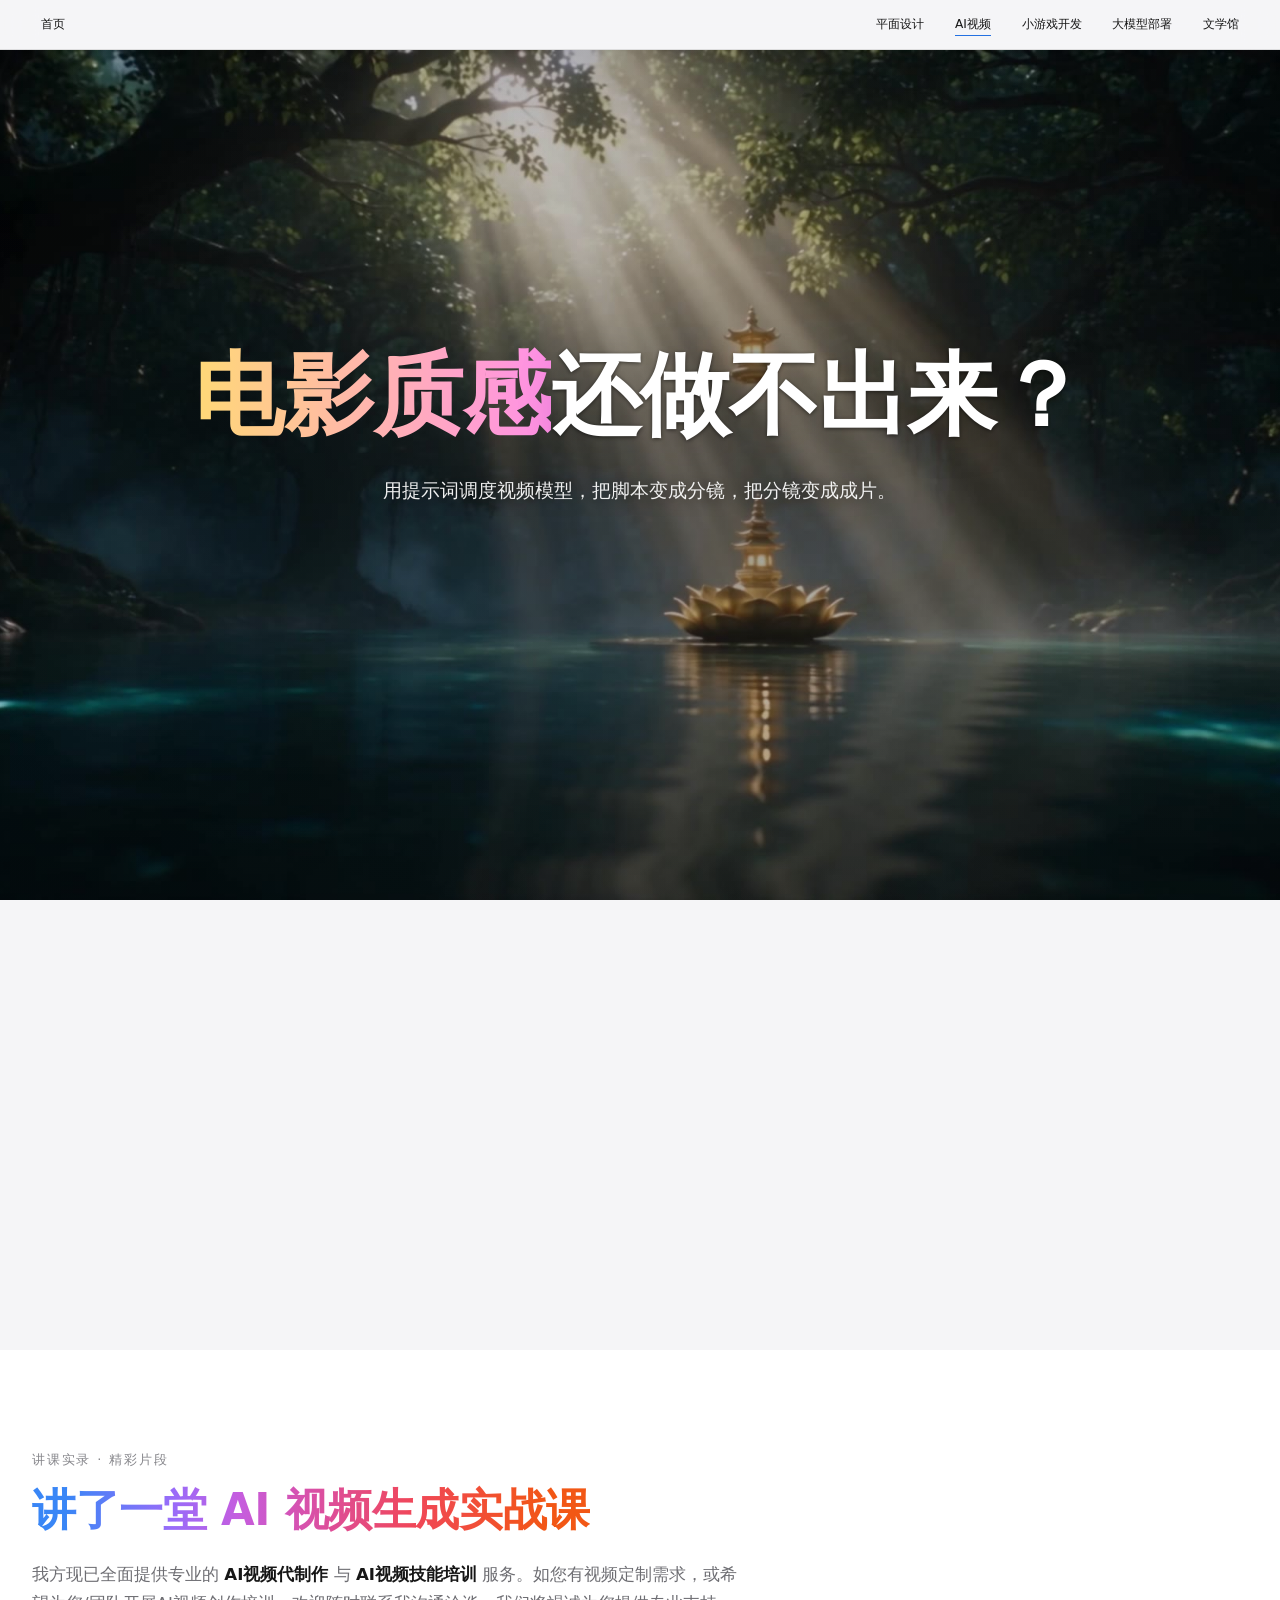
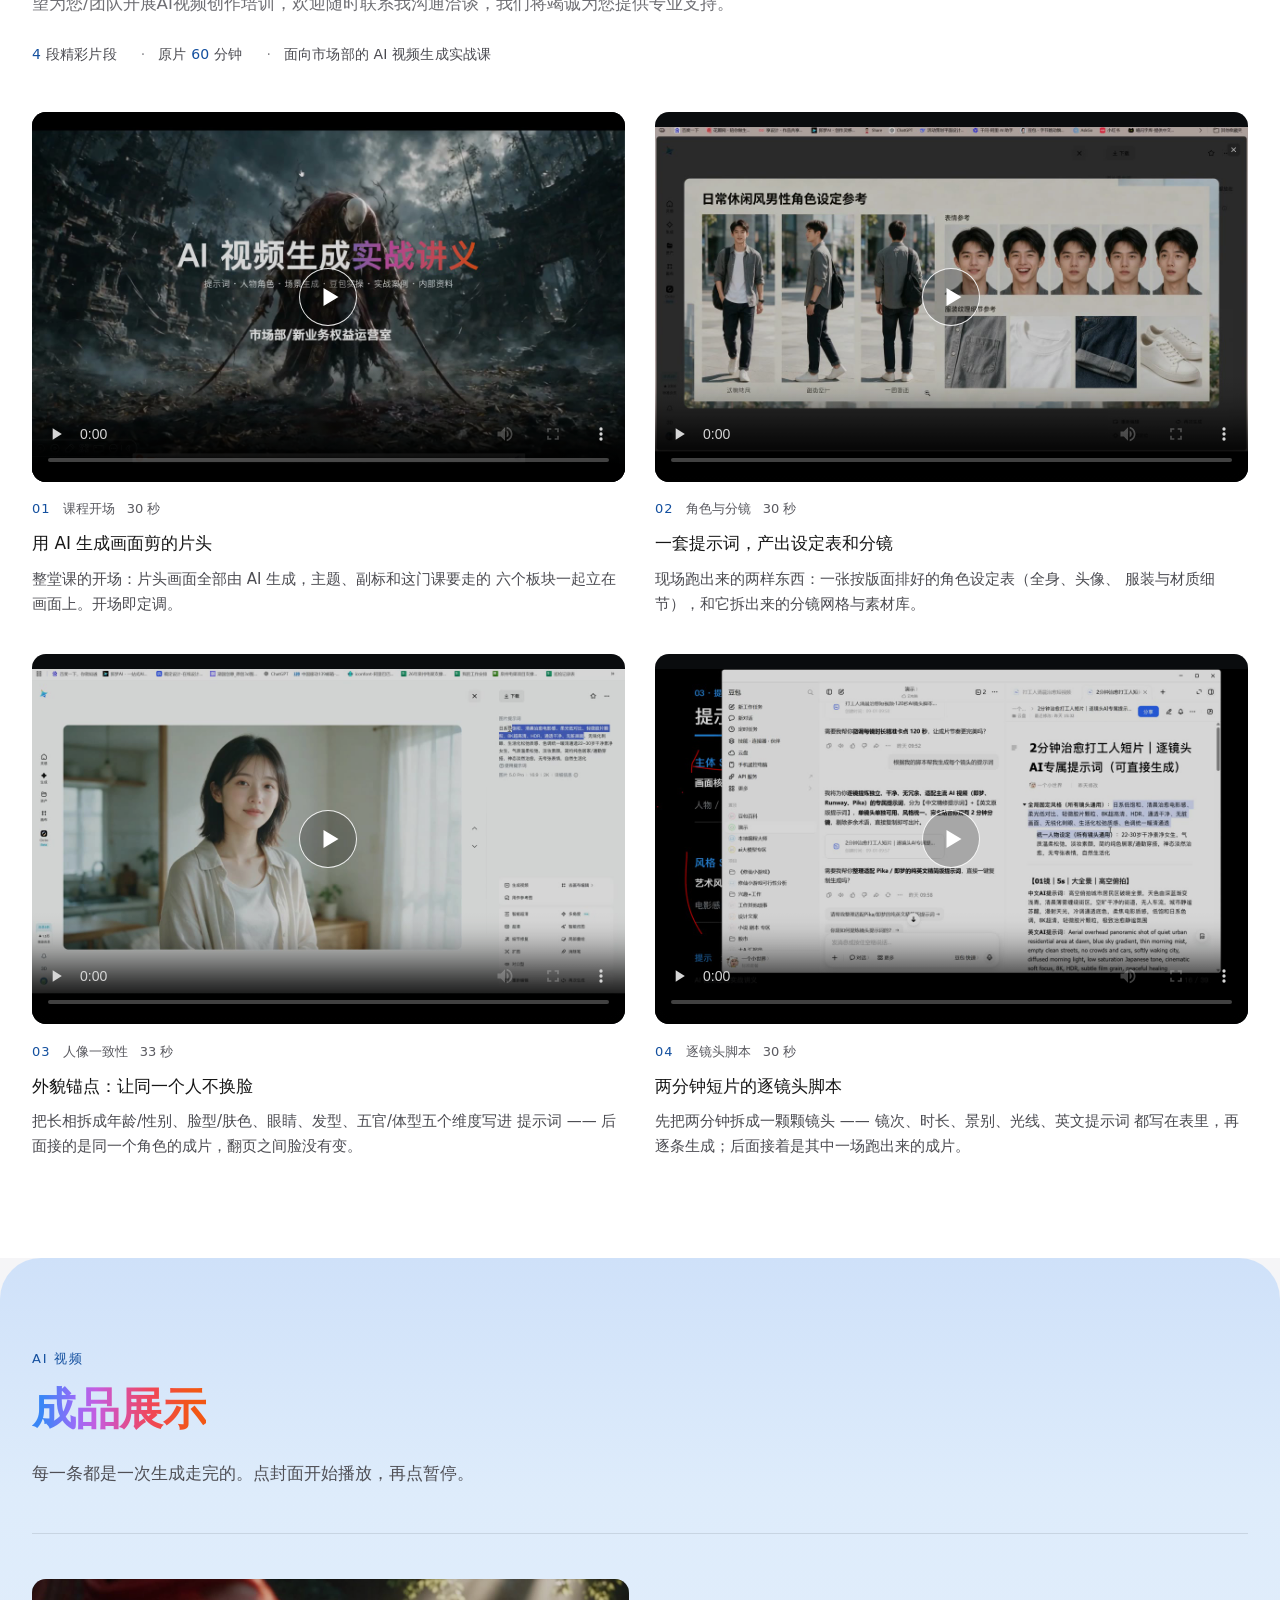
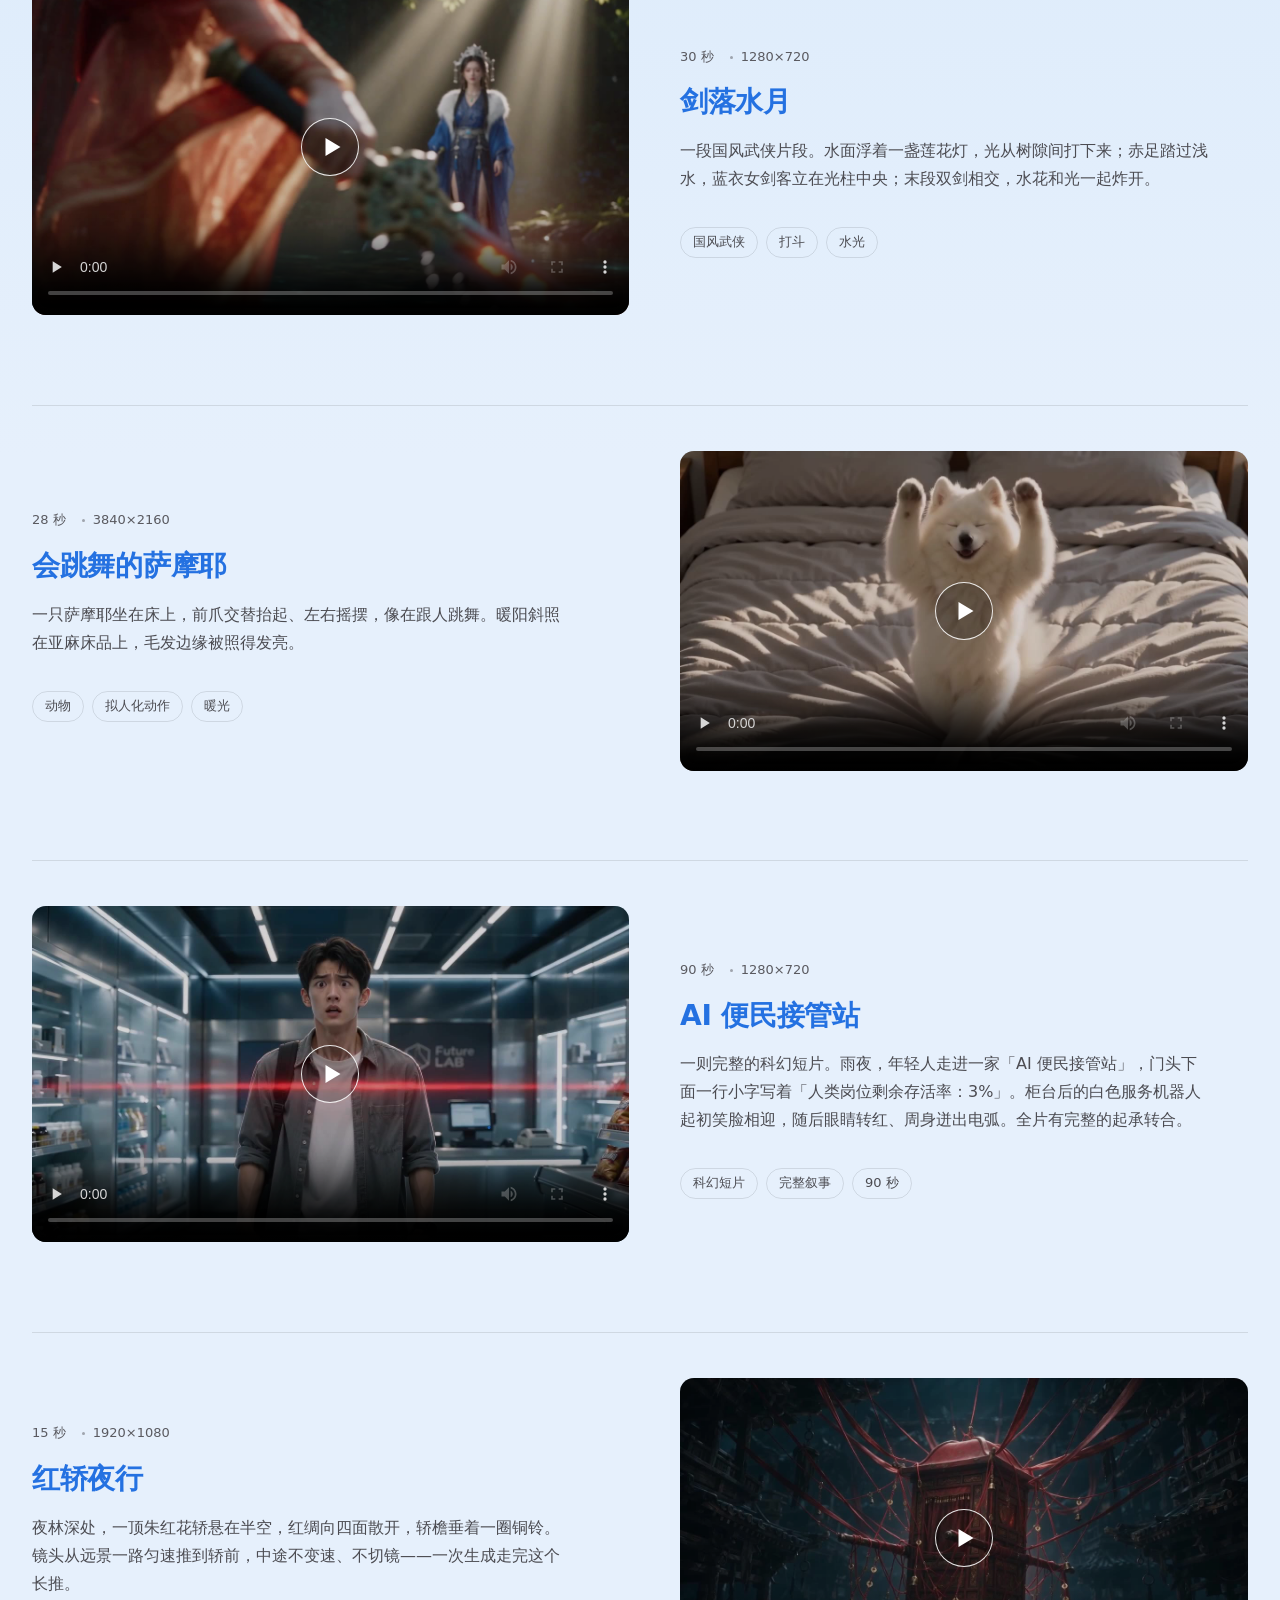
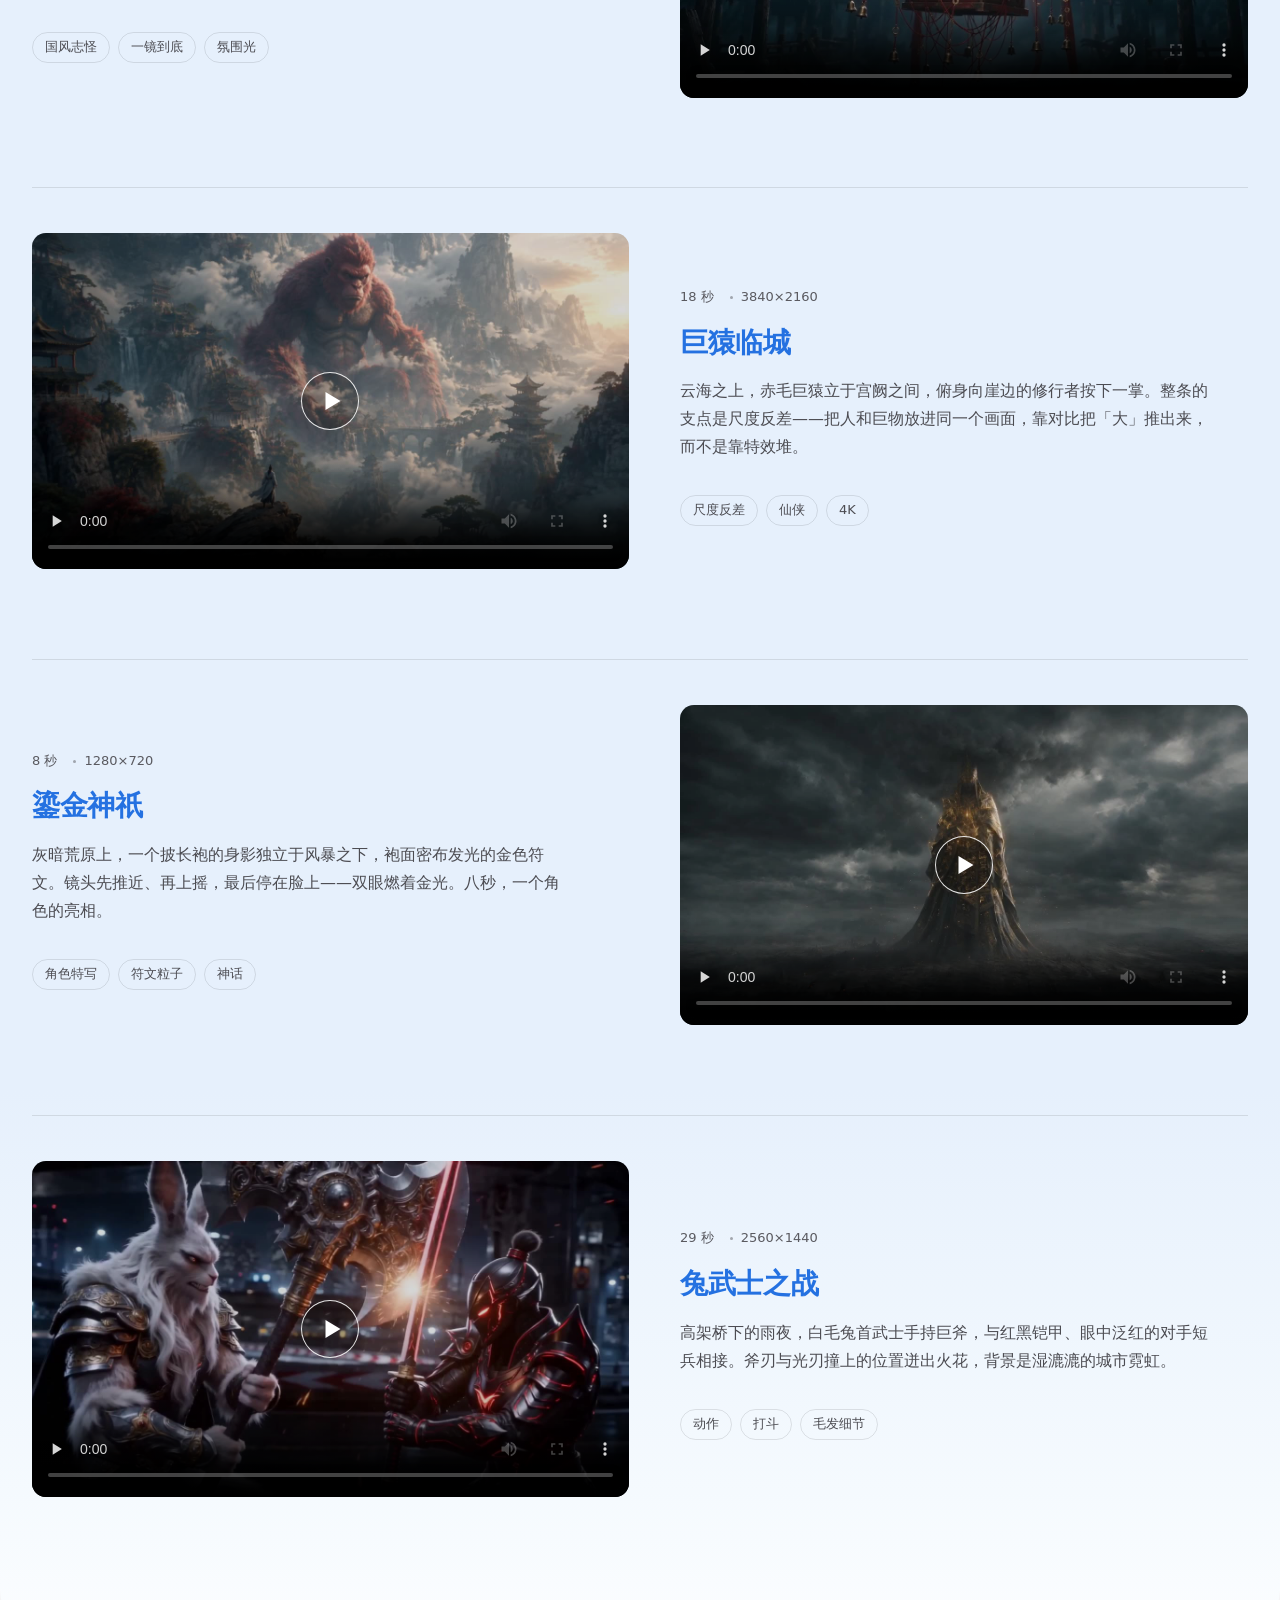
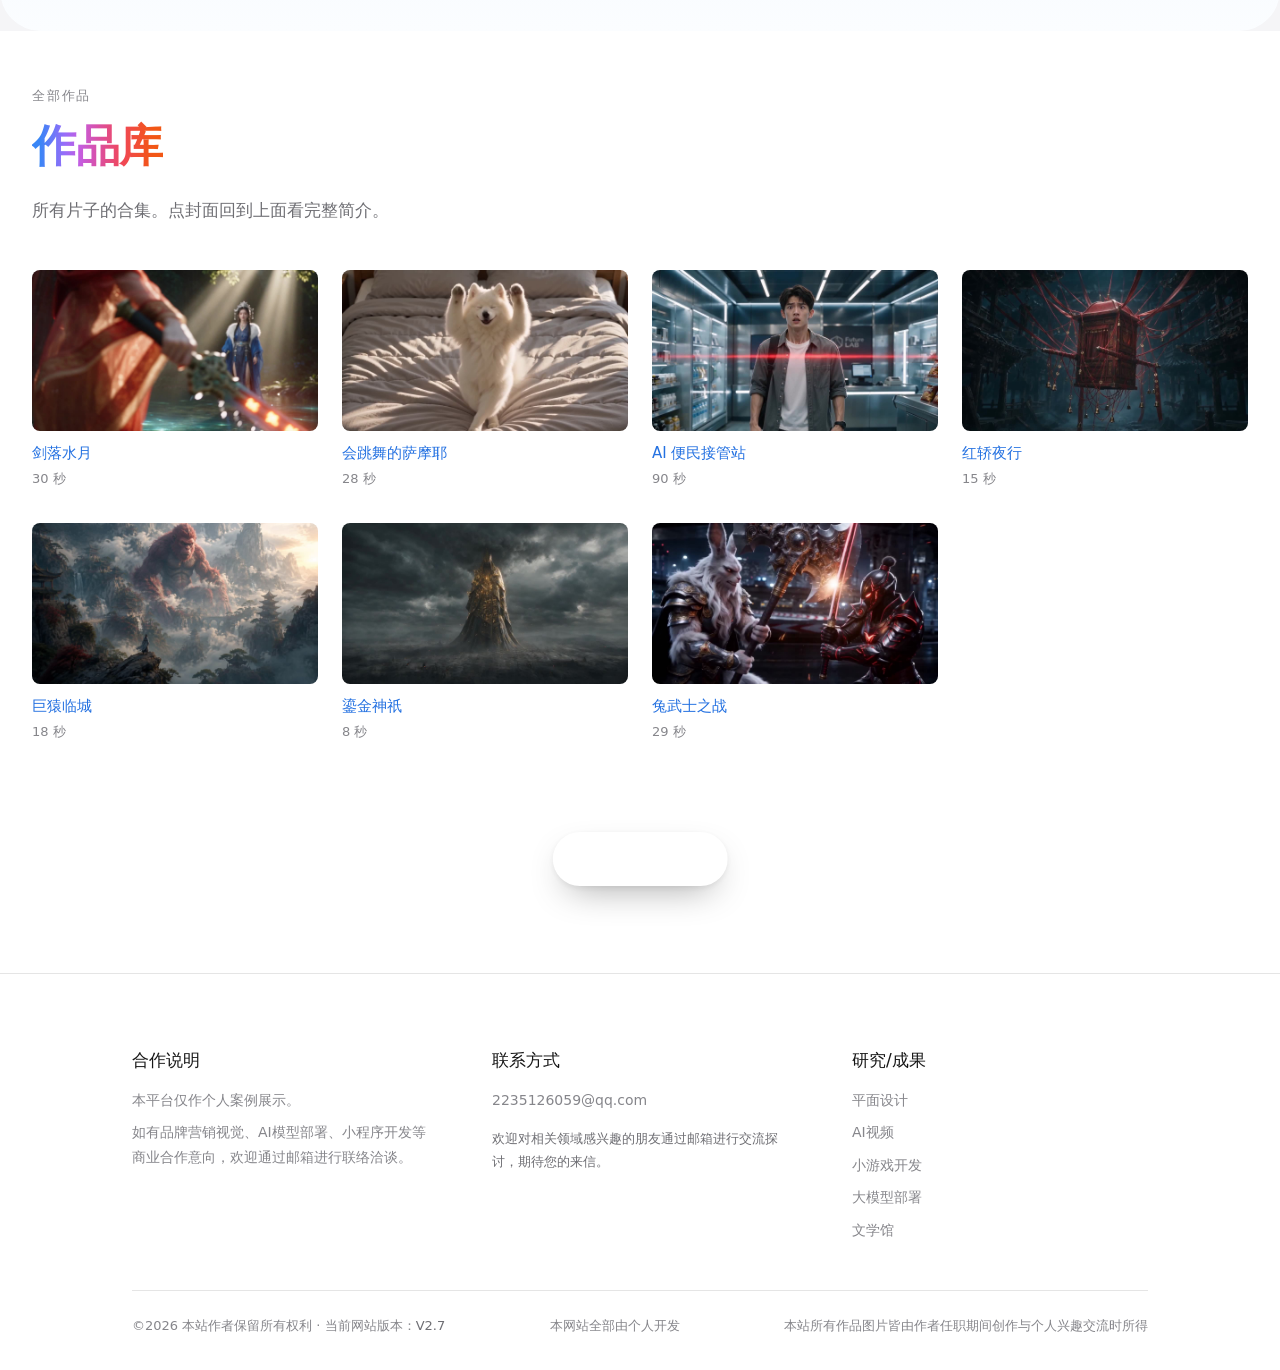
==== commit ae2e112e: "更新站点 V2.7：菠萝图标、小游戏排序与标题 Co-Authored-By: Claude Code <noreply@anthropic.com>" ====
--- a/ai-video.html
+++ b/ai-video.html
@@ -6,7 +6,8 @@
 <title>AI视频 · 个人网页开发</title>
 <meta name="description" content="张杰波的 AI 视频实践：商用宣传片的提示词工程、时间分段控制、首尾帧接力与中文文字渲染方案。">
 <meta name="theme-color" content="#F5F5F7">
-<link rel="icon" href="data:image/svg+xml,%3Csvg xmlns='http://www.w3.org/2000/svg' viewBox='0 0 32 32'%3E%3Crect width='32' height='32' rx='7' fill='%23161616'/%3E%3Ctext x='16' y='22' font-family='sans-serif' font-size='17' font-weight='700' fill='%23F5F5F7' text-anchor='middle'%3E%E6%B3%A2%3C/text%3E%3C/svg%3E">
+<link rel="icon" type="image/png" sizes="64x64" href="assets/img/favicon-pineapple.png?v=2">
+<link rel="apple-touch-icon" href="assets/img/apple-touch-icon.png?v=2">
 <link rel="preload" as="image" href="assets/video/hero-poster.jpg">
 <!-- ⚠️ 必须在样式表之前把 .js 挂上，不能等到 body 末尾的 site.js。
      首屏入场的初始态（opacity:0）只写在 `.js` 选择器下面 ——
@@ -513,7 +514,7 @@
     </div>
 
     <div class="site-footer__bottom">
-      <span>©<span id="year">2026</span> 本站作者保留所有权利 · 当前网站版本：<span class="site-ver">V2.6</span></span>
+      <span>©<span id="year">2026</span> 本站作者保留所有权利 · 当前网站版本：<span class="site-ver">V2.7</span></span>
       <span>本网站全部由个人开发</span>
       <span>本站所有作品图片皆由作者任职期间创作与个人兴趣交流时所得</span>
     </div>
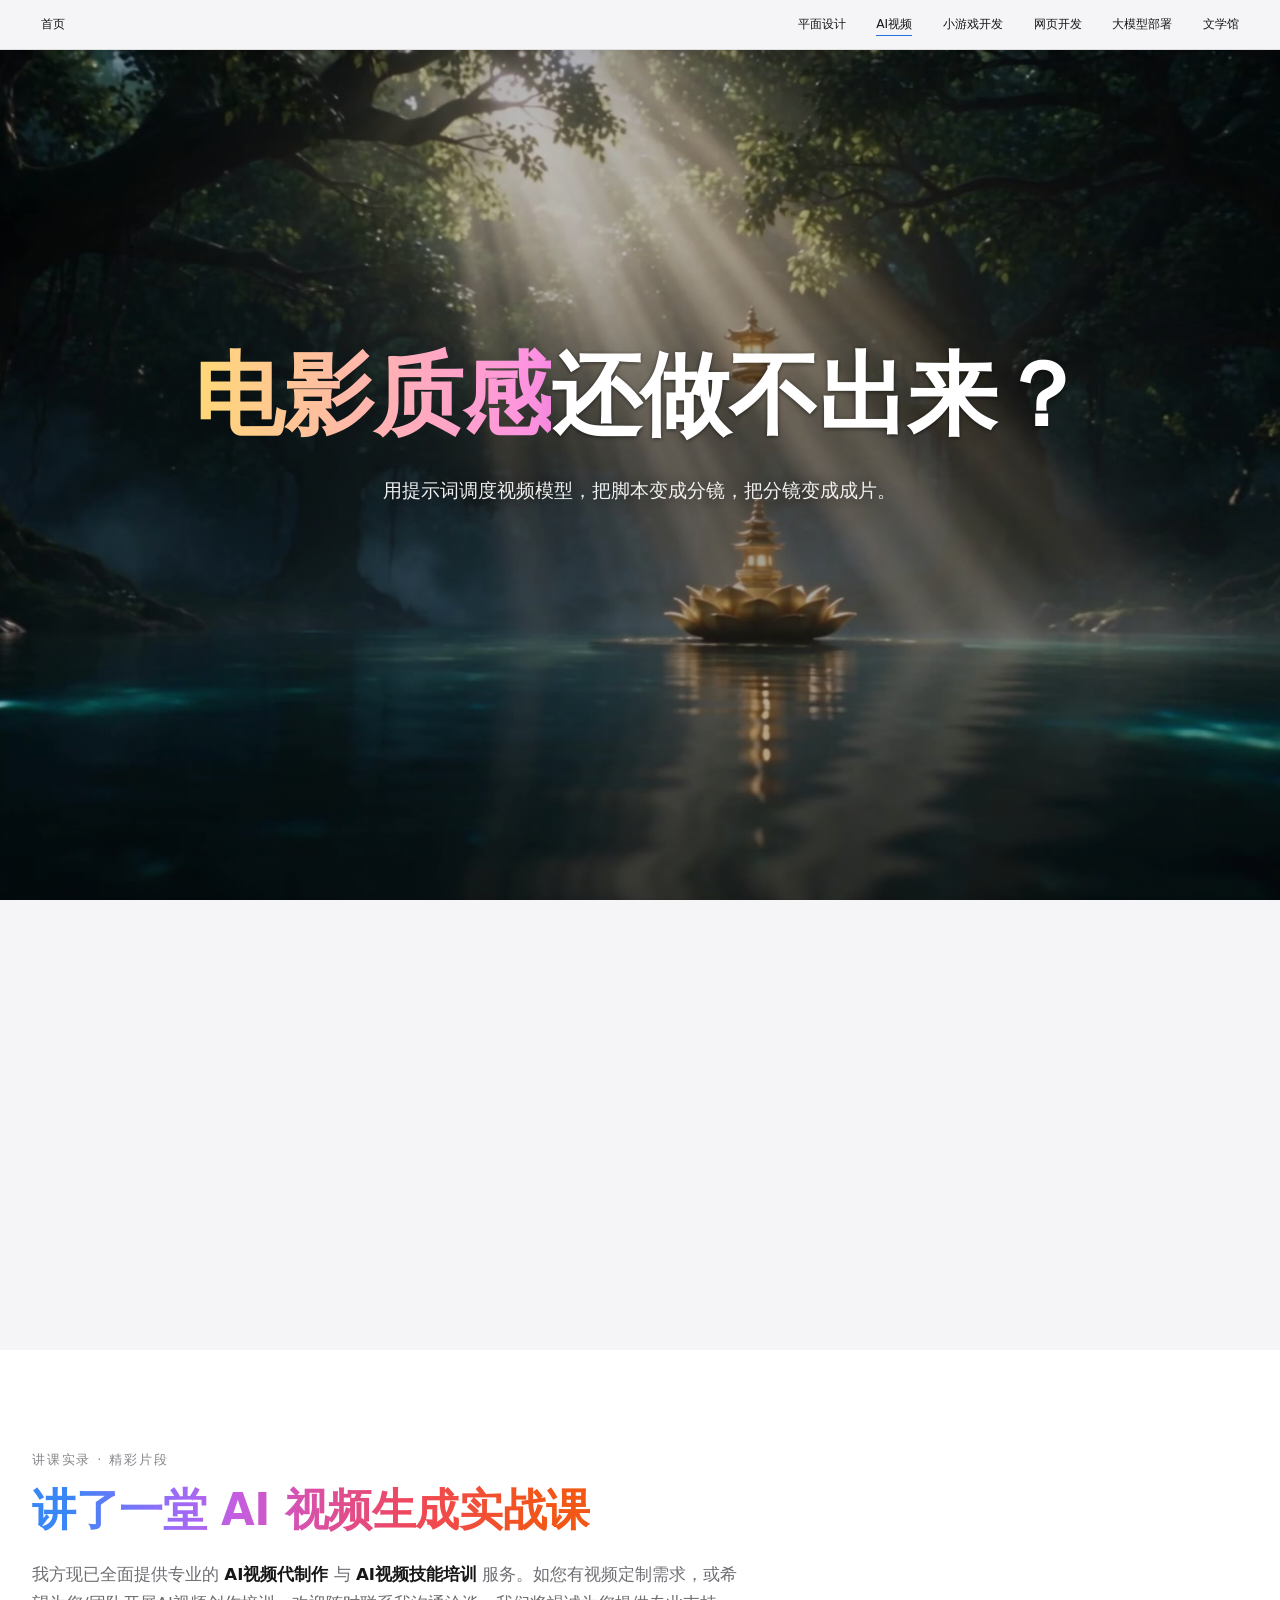
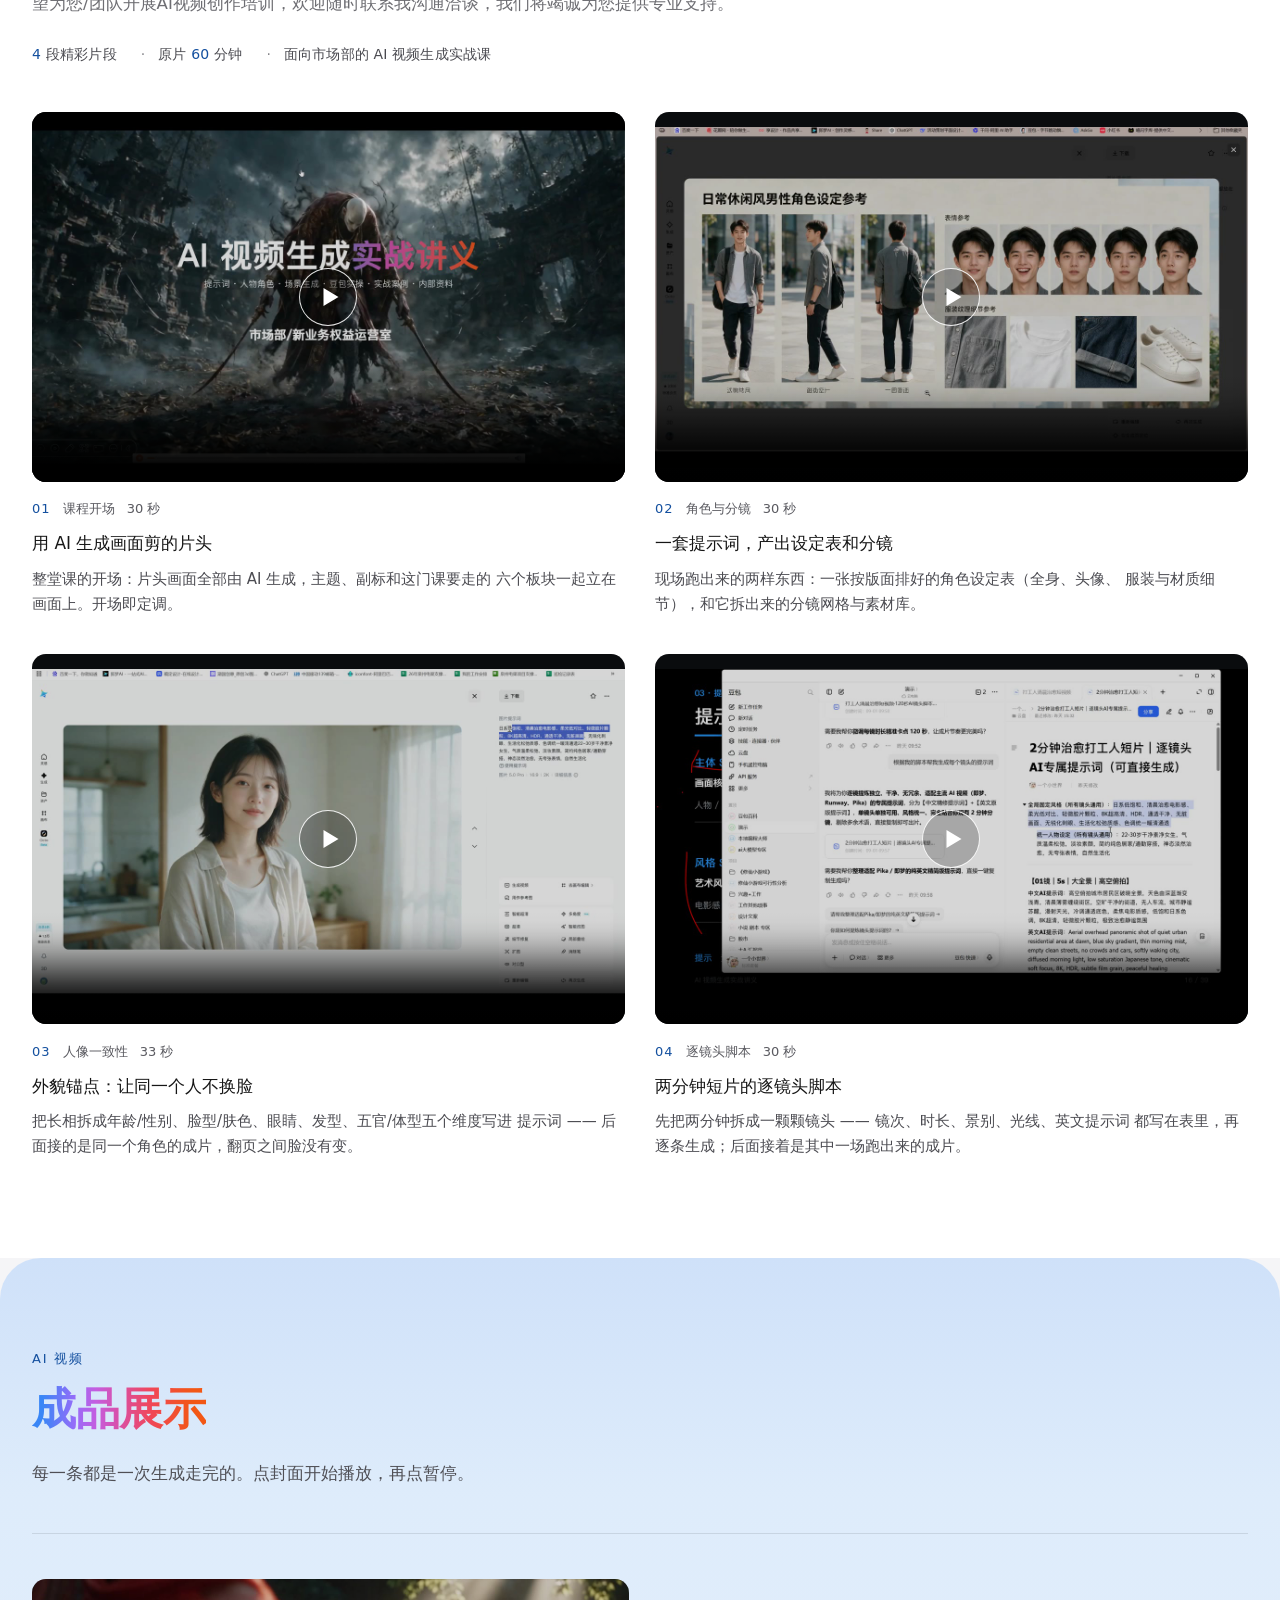
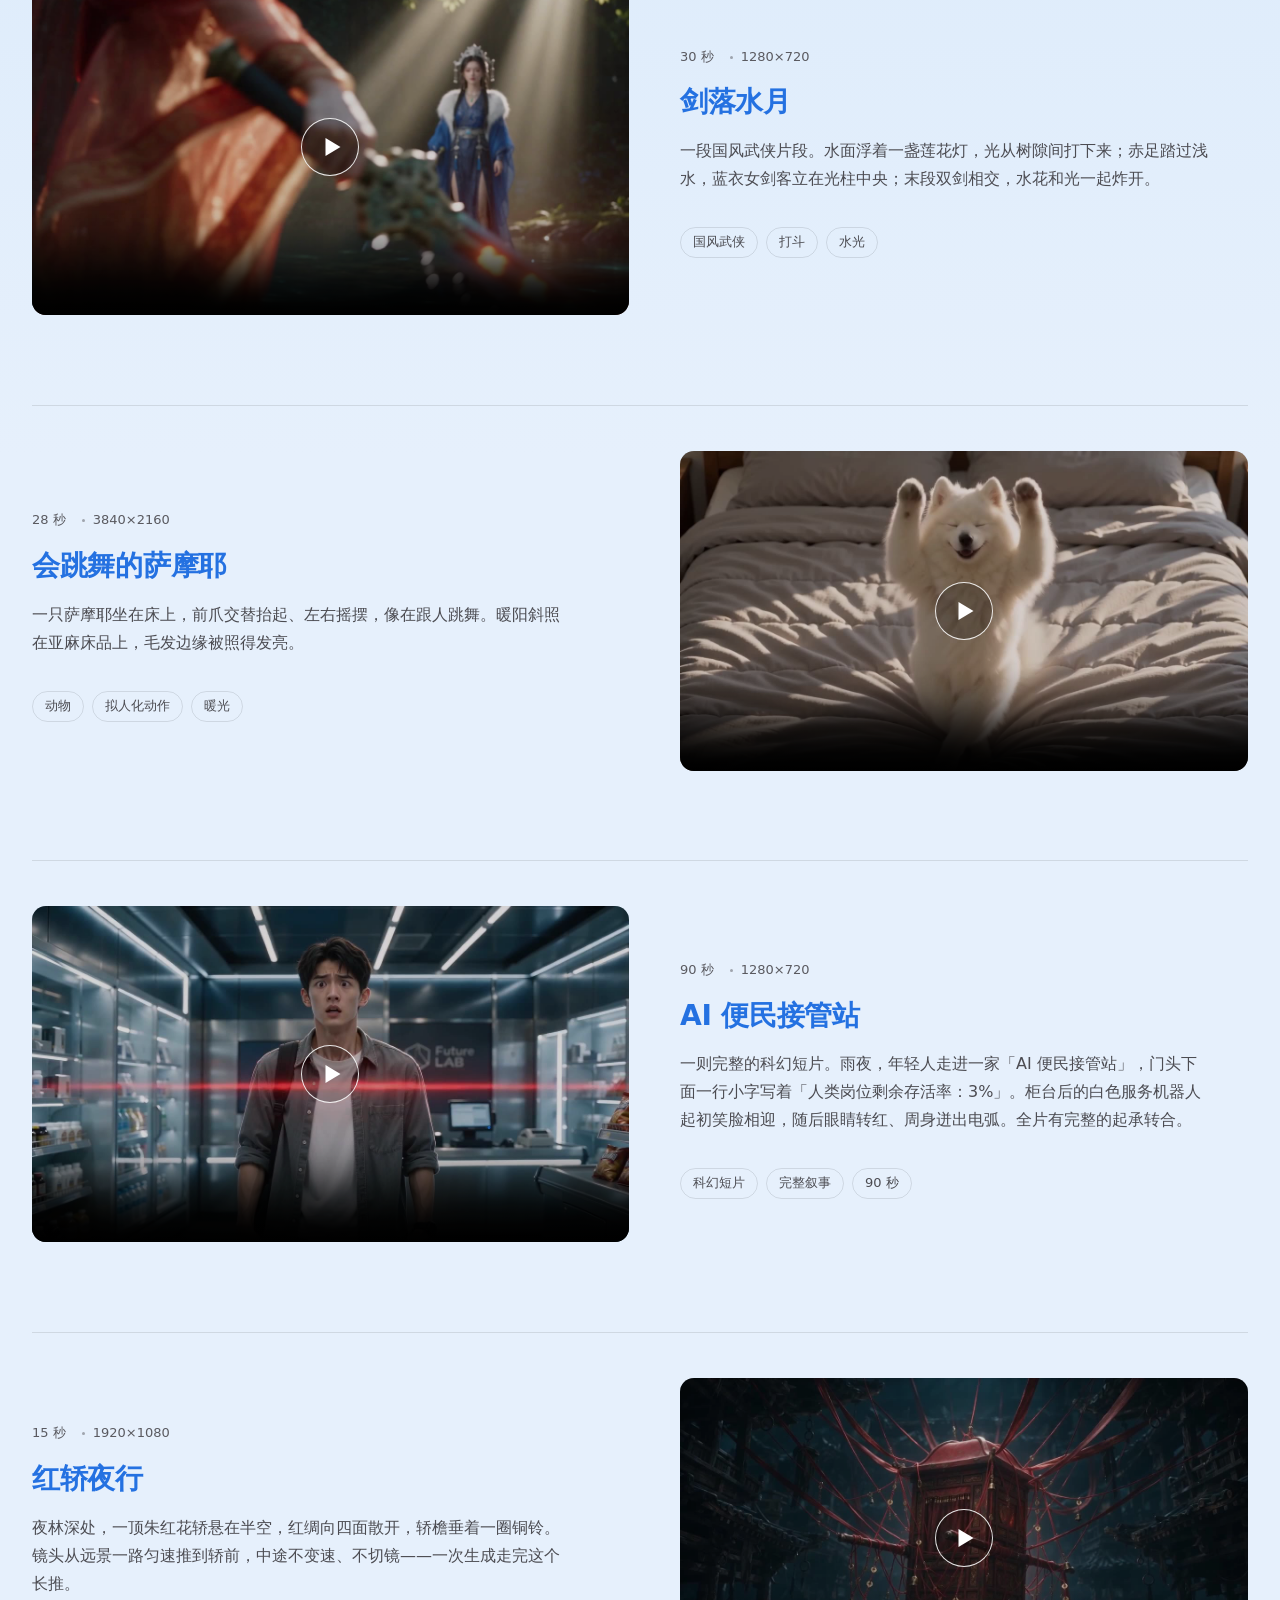
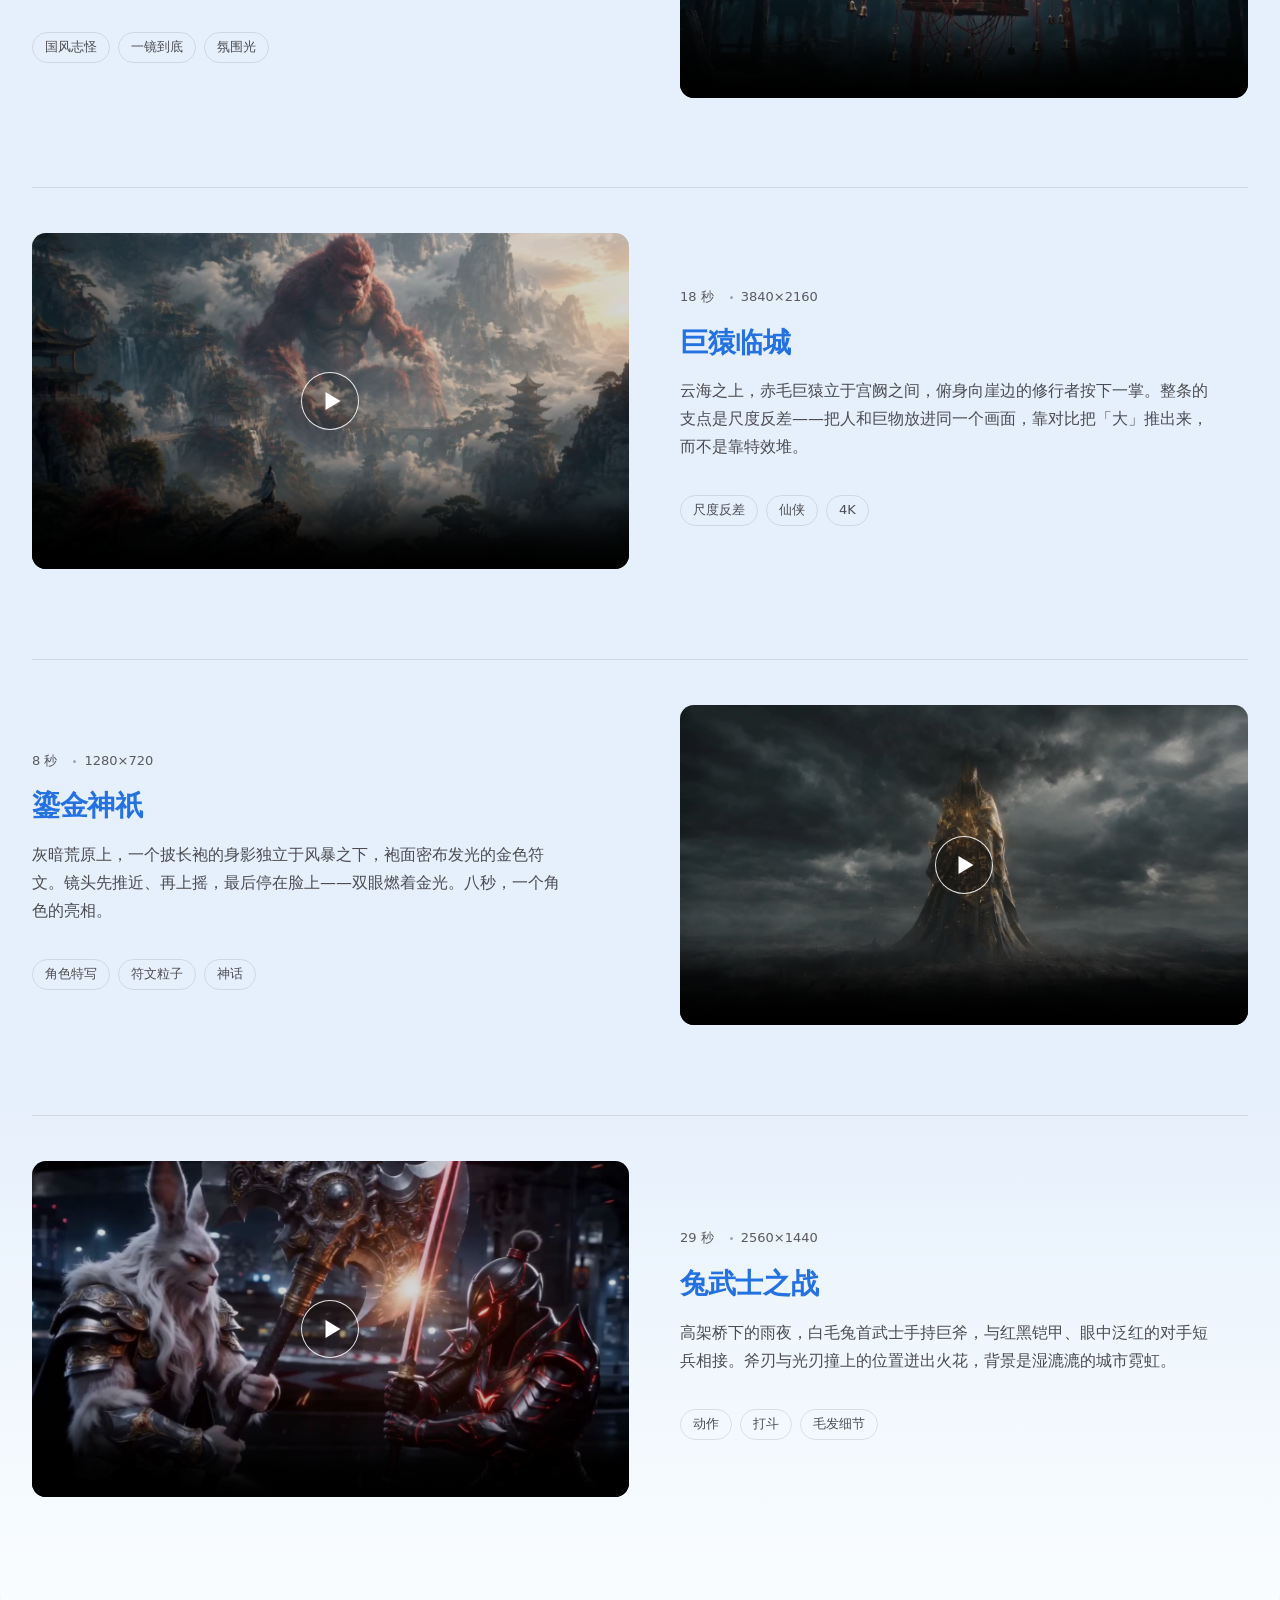
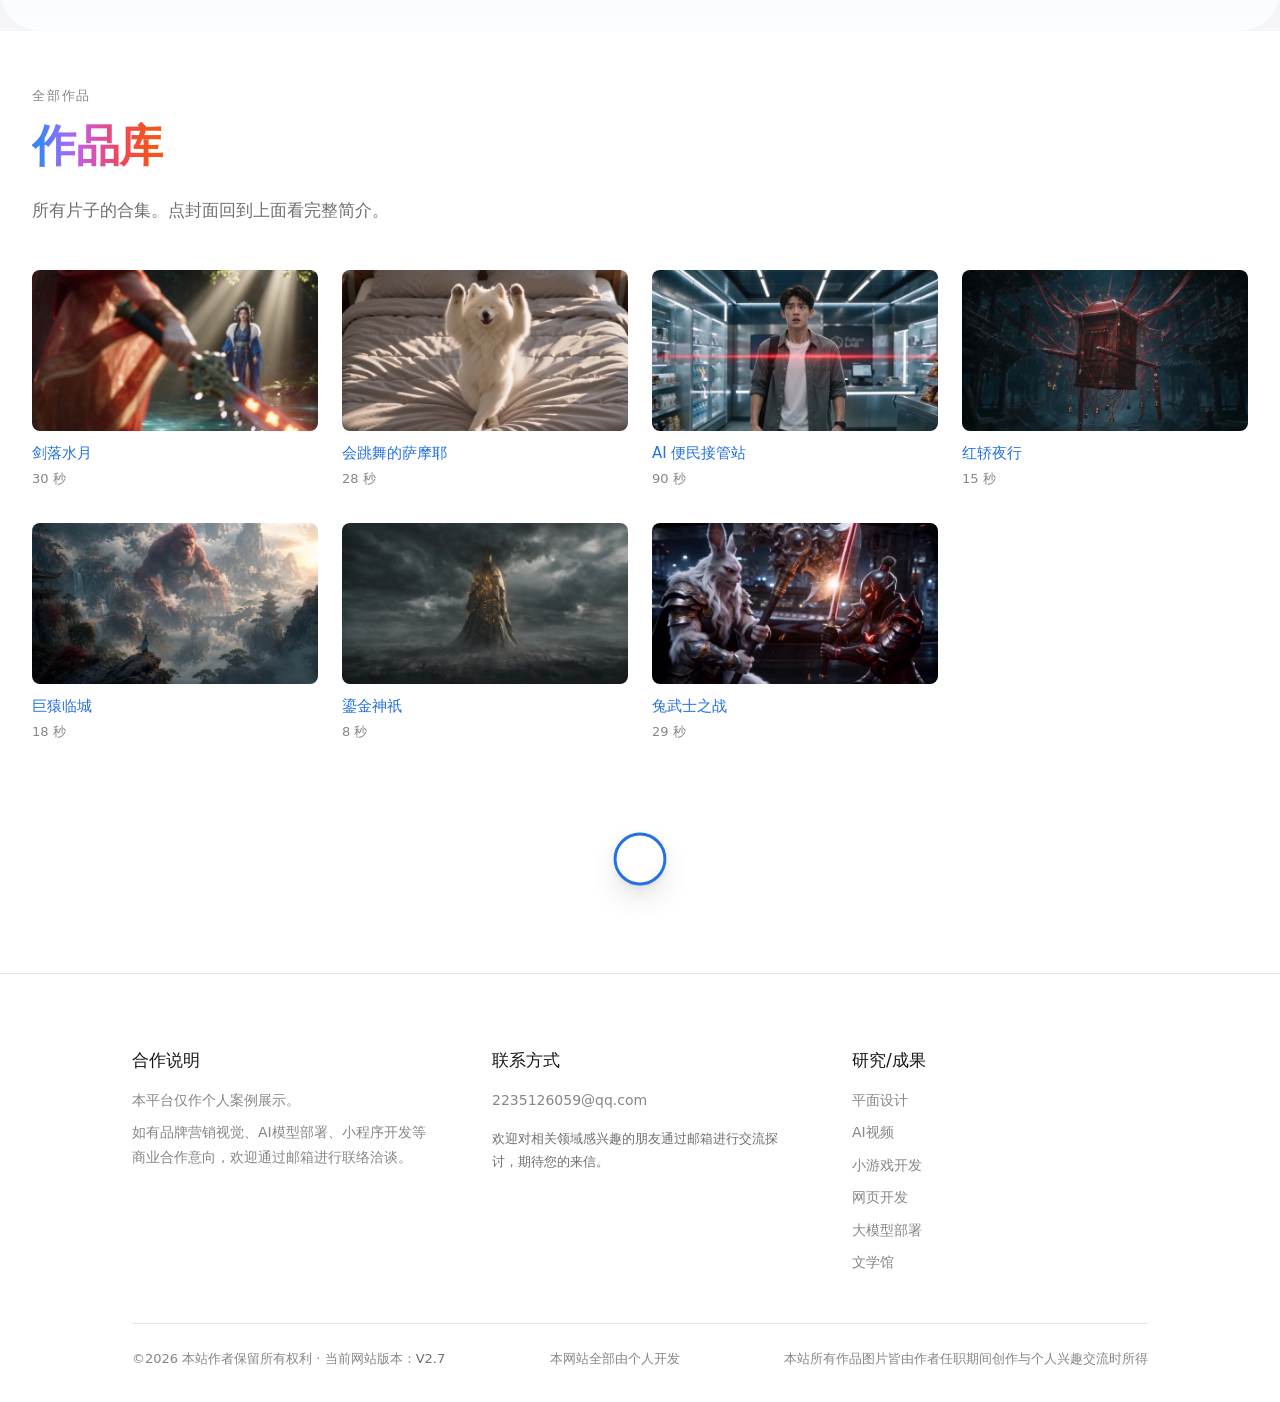
==== commit e7f4b01f: "更新站点 2026-11-07：新增网页开发页，大模型部署页改版" ====
--- a/ai-video.html
+++ b/ai-video.html
@@ -44,6 +44,7 @@
         <li><a class="site-nav__link" href="design.html">平面设计</a></li>
         <li><a class="site-nav__link" aria-current="page" href="ai-video.html">AI视频</a></li>
         <li><a class="site-nav__link" href="game.html">小游戏开发</a></li>
+        <li><a class="site-nav__link" href="web.html">网页开发</a></li>
         <li><a class="site-nav__link" href="llm.html">大模型部署</a></li>
         <li><a class="site-nav__link" href="culture.html">文学馆</a></li>
 </ul>
@@ -507,6 +508,7 @@
           <li><a href="design.html">平面设计</a></li>
           <li><a href="ai-video.html">AI视频</a></li>
           <li><a href="game.html">小游戏开发</a></li>
+          <li><a href="web.html">网页开发</a></li>
           <li><a href="llm.html">大模型部署</a></li>
           <li><a href="culture.html">文学馆</a></li>
         </ul>
--- a/assets/css/tokens.css
+++ b/assets/css/tokens.css
@@ -86,7 +86,7 @@
      导航：实测推进量 27.6 设计单位，27.6 / 2267 = 1.218vw，/ 1275 = 2.165vh。
      clamp 下限保证手机上不至于小到读不清，上限防止超宽屏标题失控。
   ------------------------------------------------------------------------ */
-  --fs-hero:  clamp(2.5rem, min(7.63vw, 13.57vh), 9rem);
+  --fs-hero:  clamp(2.35rem, min(6.55vw, 11.55vh), 7.75rem);
 
   /* 导航字号 = PSD 原始推进量 × 一个缩放系数。
      ⚠️ 系数 0.61 是 2026-10-07 按用户要求「整体改小 39%」定的，
@@ -164,7 +164,7 @@
      标题：  水平居中，块垂直中心在 494.5 / 1275 = 38.8% 画布高。
   ------------------------------------------------------------------------ */
   --nav-span:      55.6%;
-  --hero-title-y:  38.8%;
+  --hero-title-y:  45.5%;
 
   /* ⚠️ --nav-center-y 已不再被任何规则使用，保留在这里只作 PSD 实测记录。
      首页导航为了「滚动时始终置顶」改成了 position: fixed，
--- a/assets/css/site.css
+++ b/assets/css/site.css
@@ -466,6 +466,21 @@
   color: var(--ink-2);
   letter-spacing: .02em;
 }
+
+/* 2026-10-30 用户要求：副标下面加一行小提示 */
+.hero__hint {
+  margin-top: 14px;
+  font-size: clamp(.8125rem, .95vw, .9375rem);
+  color: rgba(0, 0, 0, .40);
+  letter-spacing: .04em;
+}
+.js .hero__hint {
+  opacity: 0;
+  transform: translateY(10px);
+  transition: opacity 700ms var(--ease), transform 700ms var(--ease);
+  transition-delay: var(--d, 0ms);
+}
+.js .hero__hint.is-in { opacity: 1; transform: none; }
 
 /* 首屏最下方的一句纯文字提示（2026-10-29 用户要求去掉原来的胶囊，
    改成「向下滚动也可继续参观」）。固定贴首屏下沿，不参与文档流。 */
@@ -506,7 +521,7 @@
   --act-ink: #1d1d1f;
   --act-ease: cubic-bezier(.22, 1, .36, 1);
   position: relative;
-  margin-top: clamp(72px, 8vh, 110px);
+  margin-top: clamp(64px, 7.2vh, 96px);
   display: flex;
   flex-wrap: wrap;
   justify-content: center;
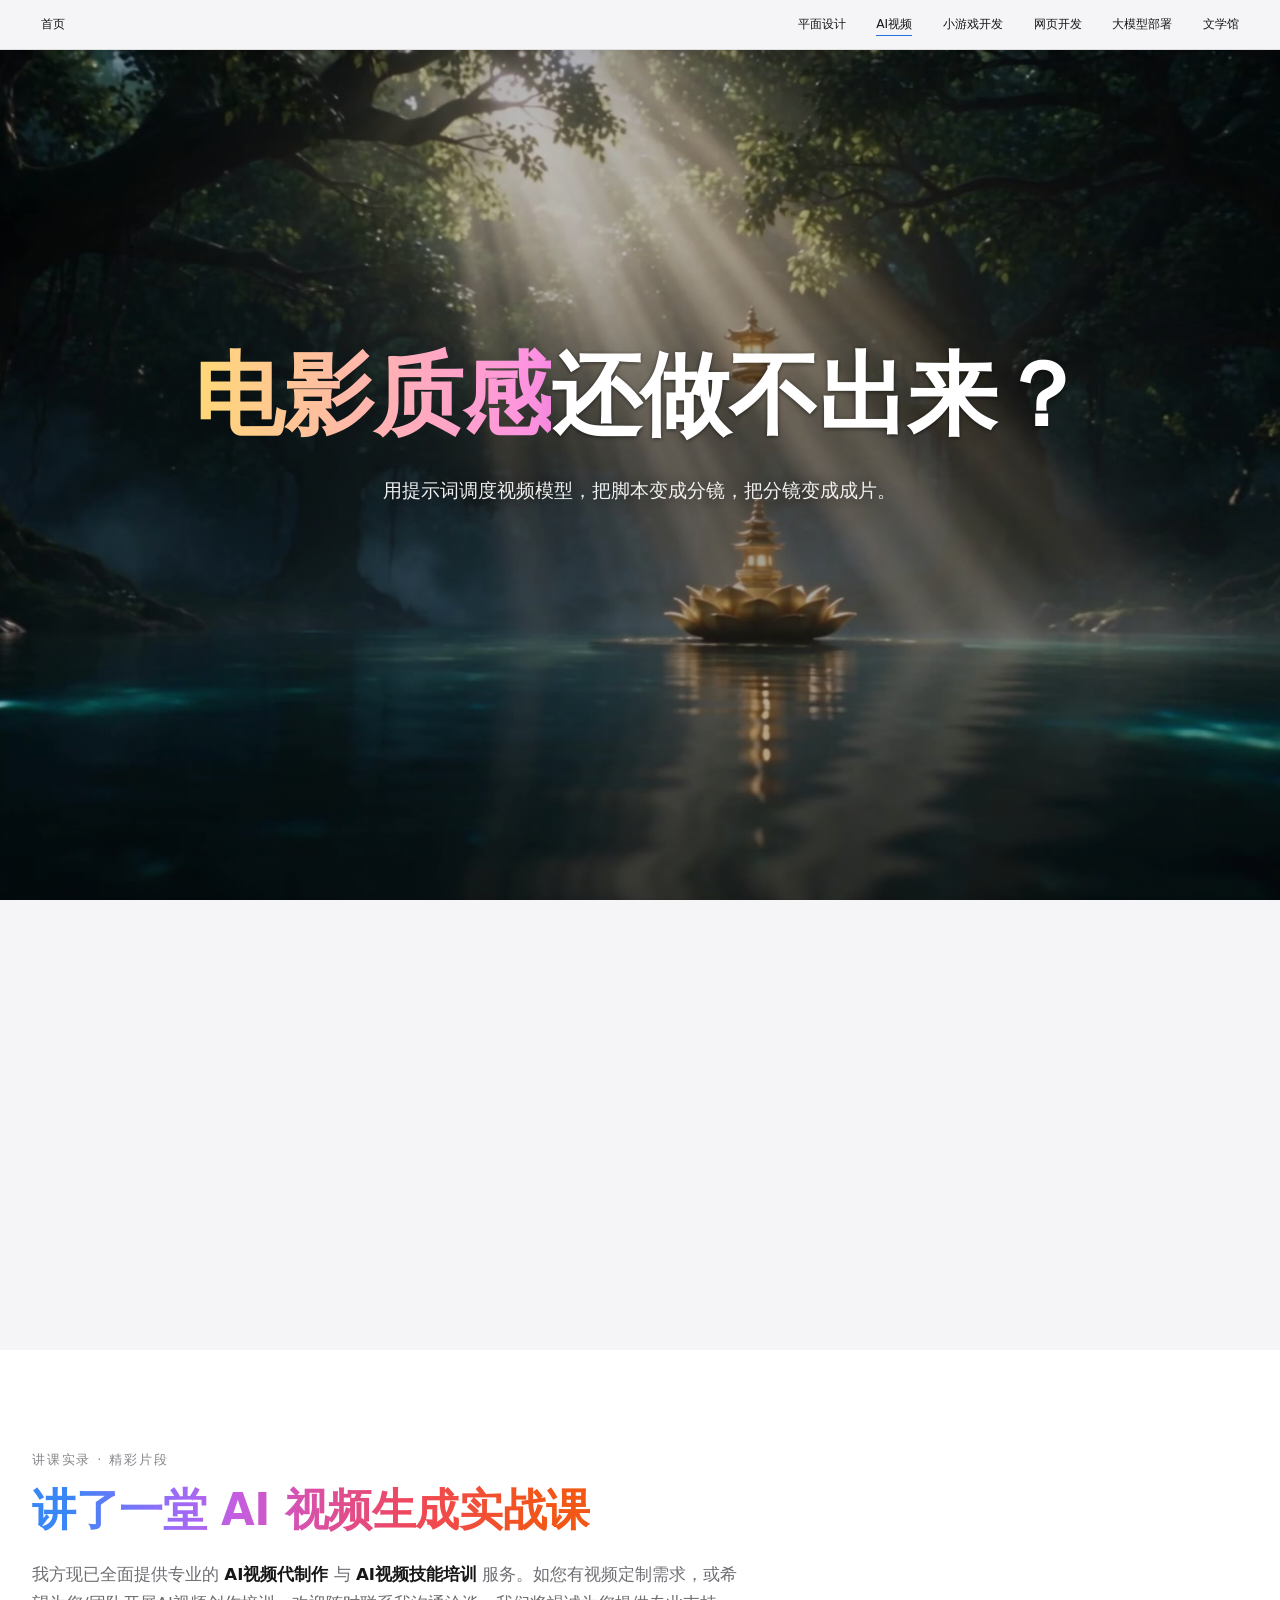
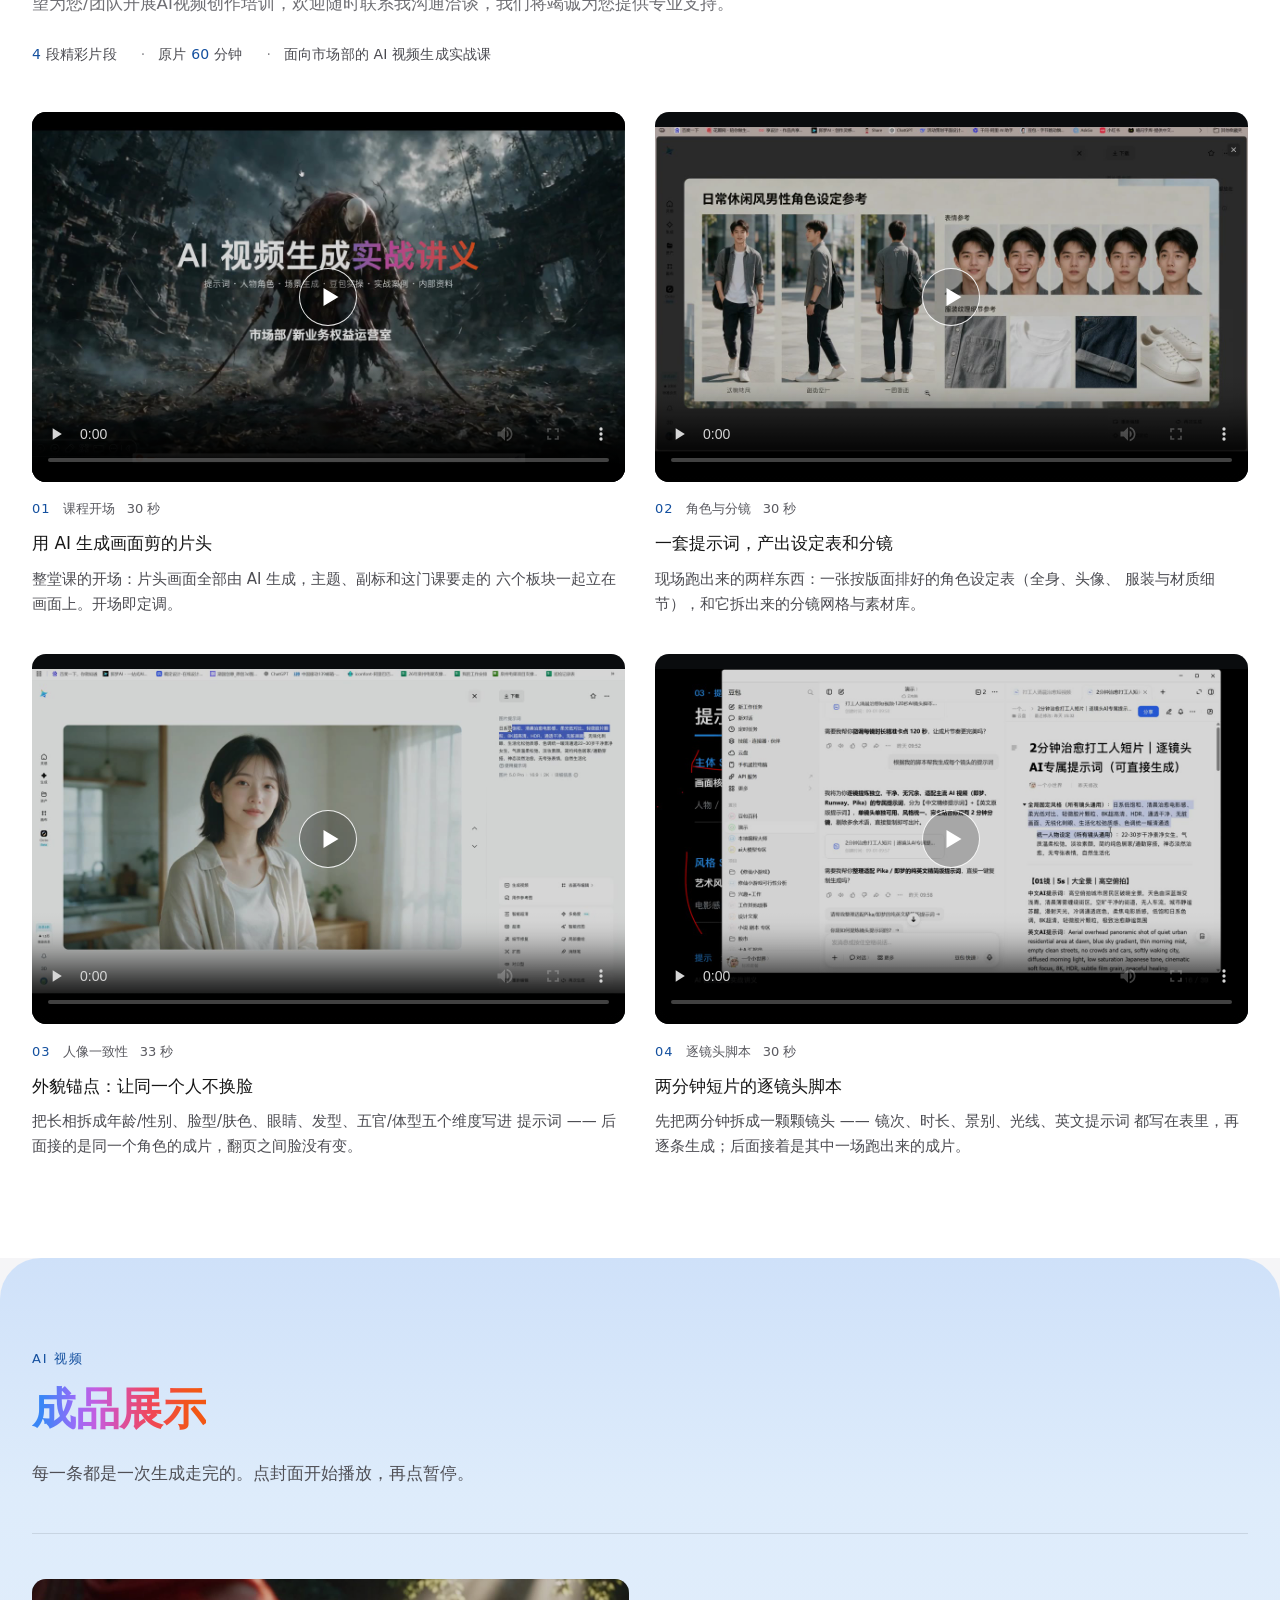
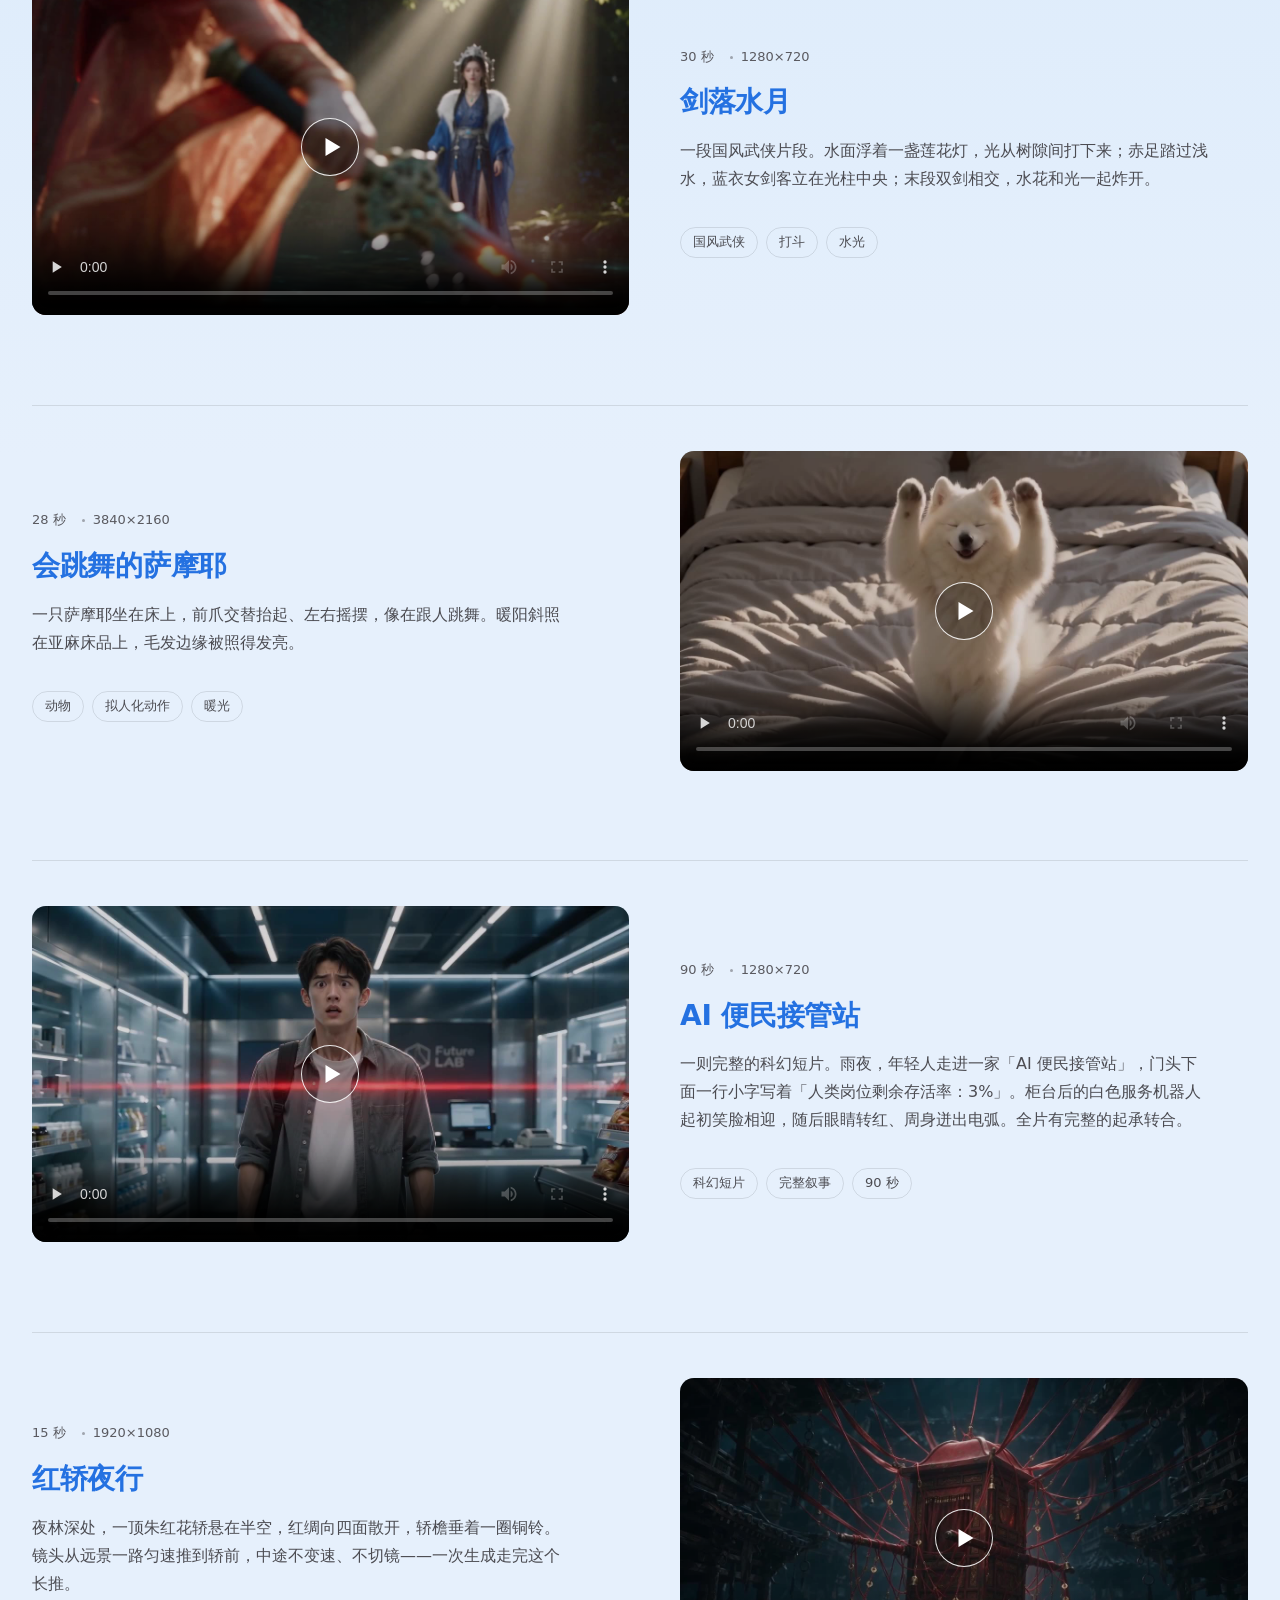
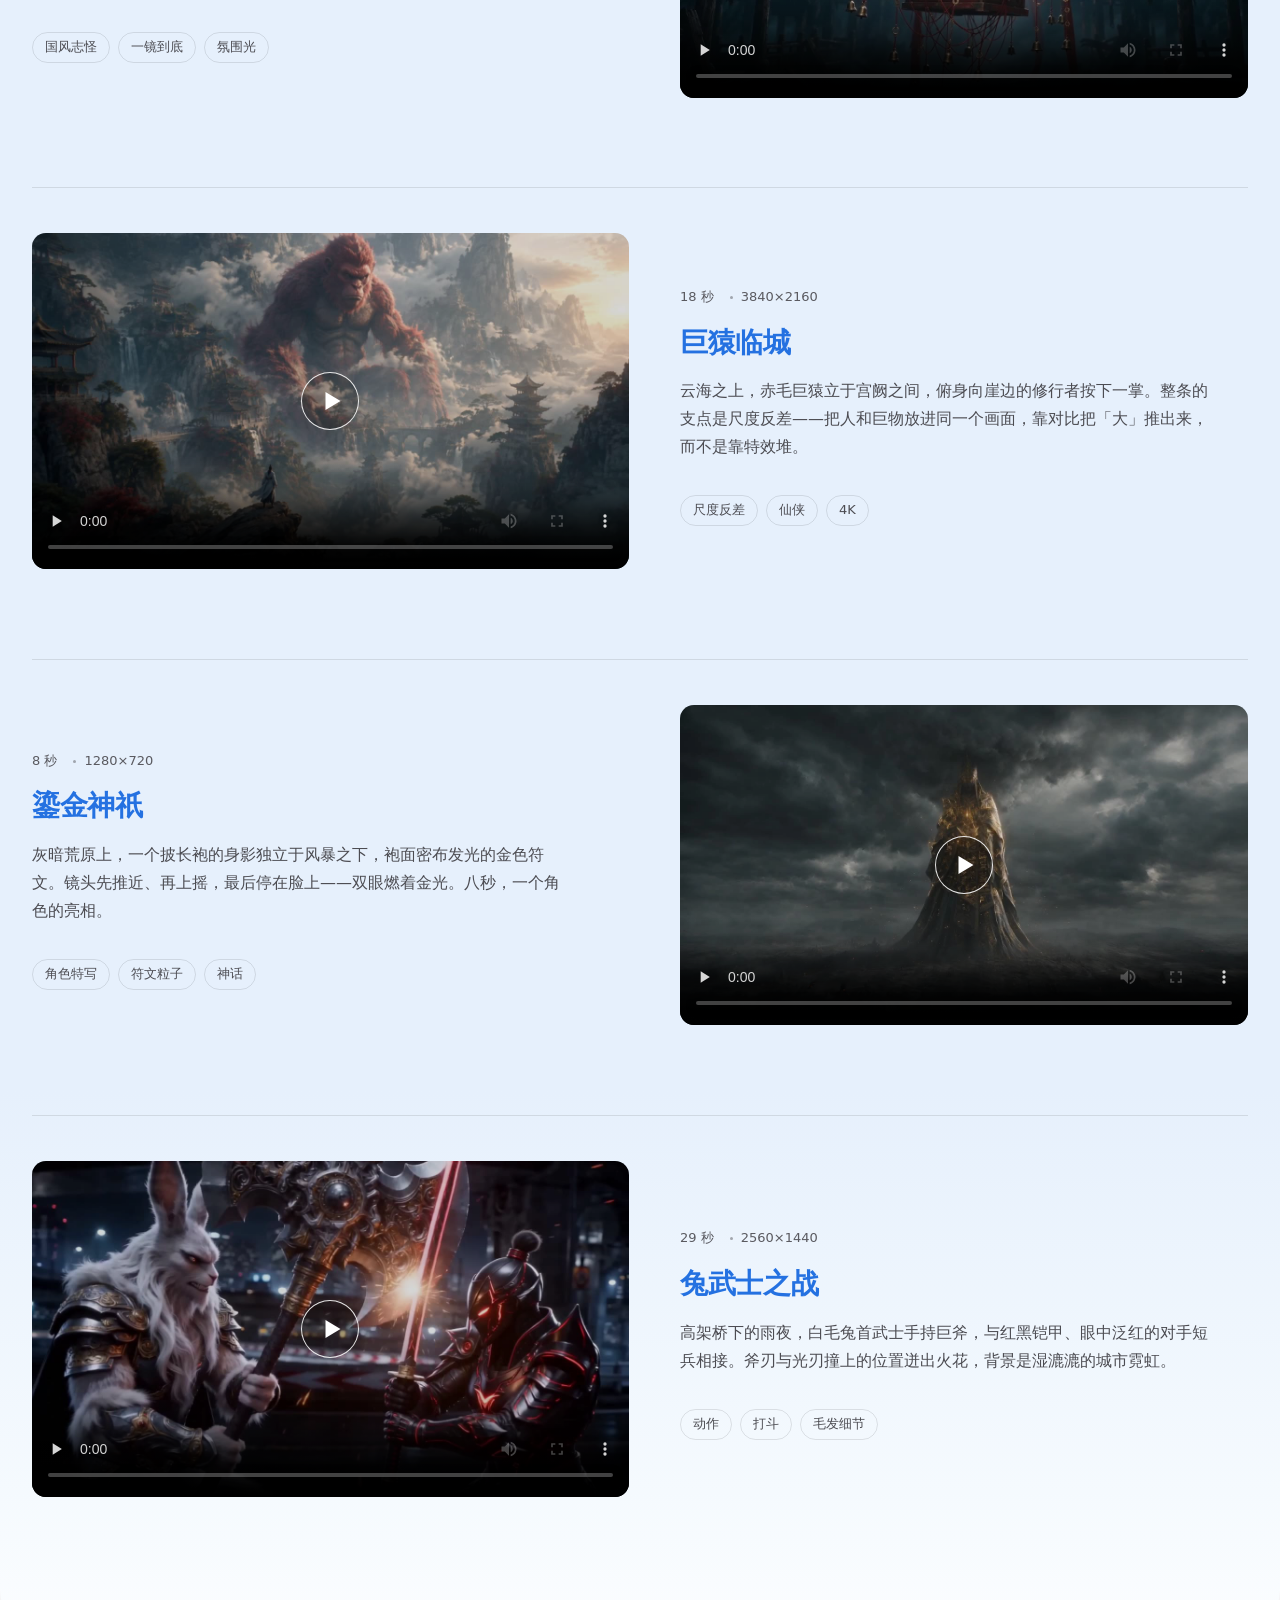
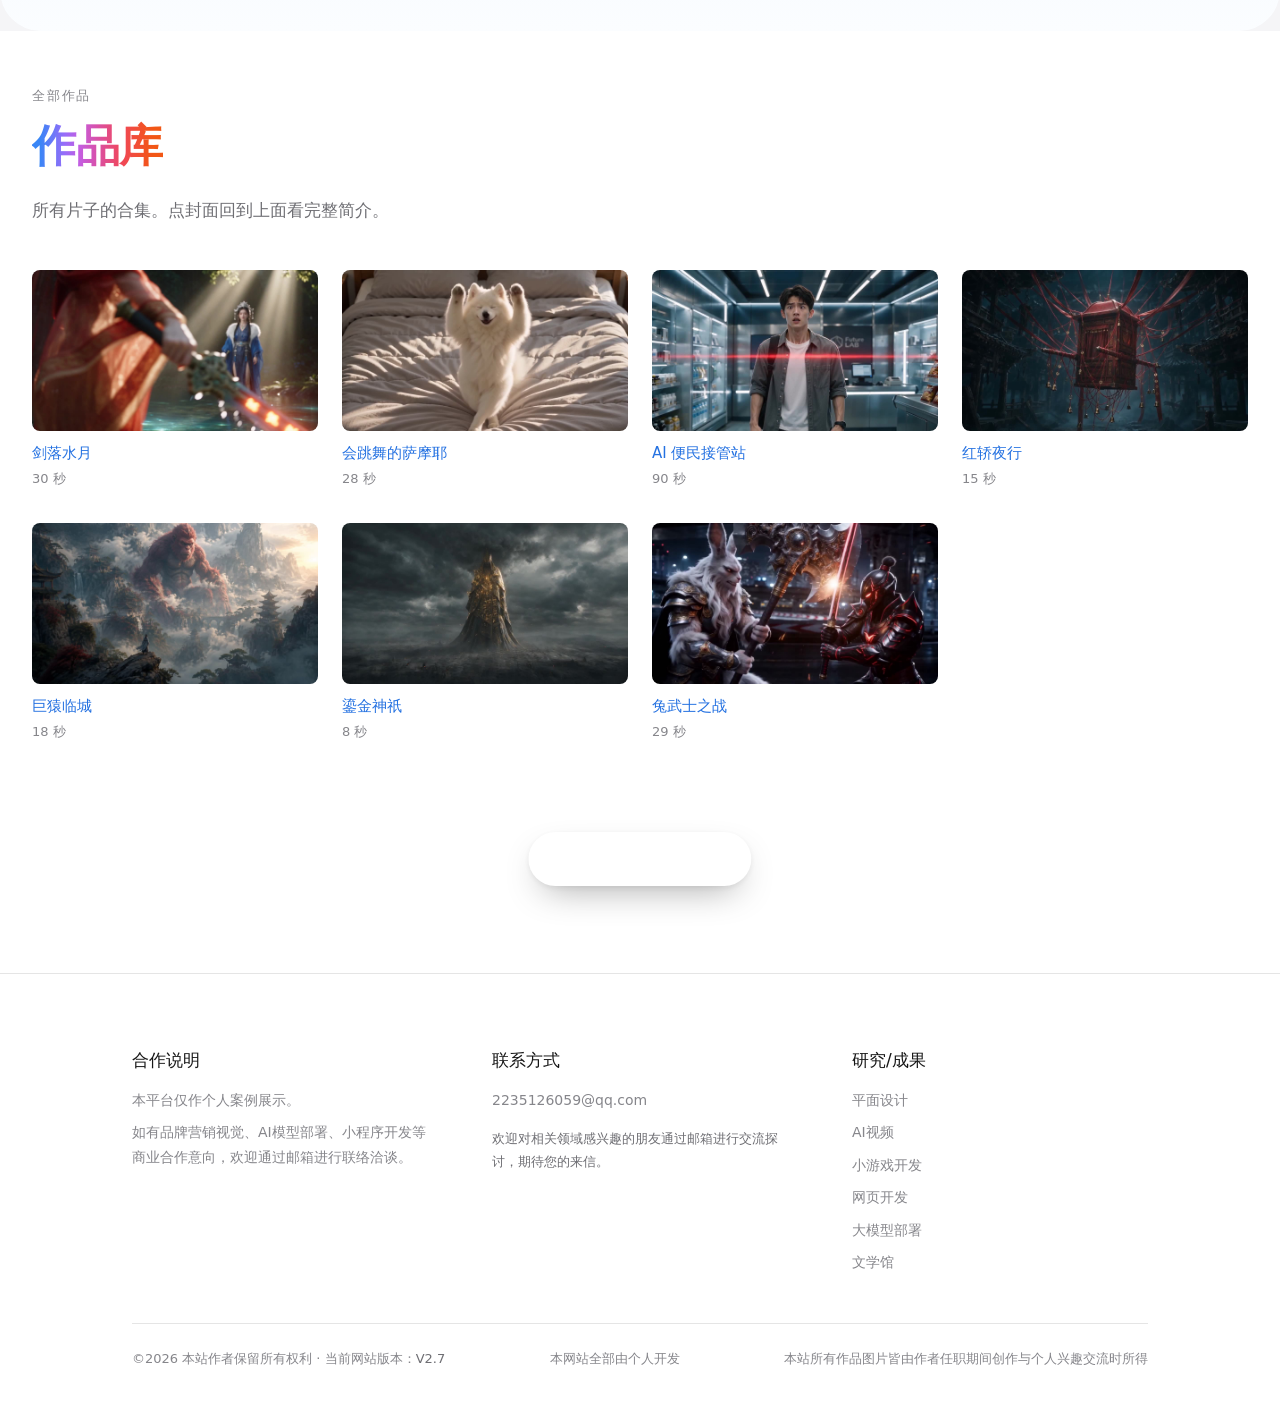
==== commit 2864628f: "首页主题改为「会写代码的平面设计师」" ====
--- a/ai-video.html
+++ b/ai-video.html
@@ -523,6 +523,6 @@
   </div>
 </footer>
 
-<script src="assets/js/site.js"></script>
+<script src="assets/js/site.js?v=20261109b"></script>
 </body>
 </html>
--- a/assets/css/site.css
+++ b/assets/css/site.css
@@ -3104,6 +3104,9 @@
   font-weight: var(--fw-hero);
   /* ⚠️ 字号是按**墨迹宽**反推的，不是按「原字号乘系数」拍的。
      实测 Noto Sans SC 700 下「LITTE WORLD」的墨迹宽恒为 **6.25 × 字号**。
+     ⚠️ 2026-11-09 改正错别字后标题是「LITTLE WORLD」（多一个 L，墨迹宽约
+        7.23 × 字号，1440 下占视口 57.8%）。字号没跟着改，观感正常；要回到
+        正好 50%，把下面的 8vw / 14.2vh 一起缩到约 0.86 倍（≈6.9vw / 12.3vh）。
      用户这版说「都缩小一点」+ 排版参考 Apple 那页（标题本来就只占页面一小条），
      取墨迹宽 ≈ 视口 50% → 0.50 / 6.25 = **8vw**。
      vh 那一侧照同一个约定换：x vw ↔ 1.78x vh（换算点落在 16:9），
